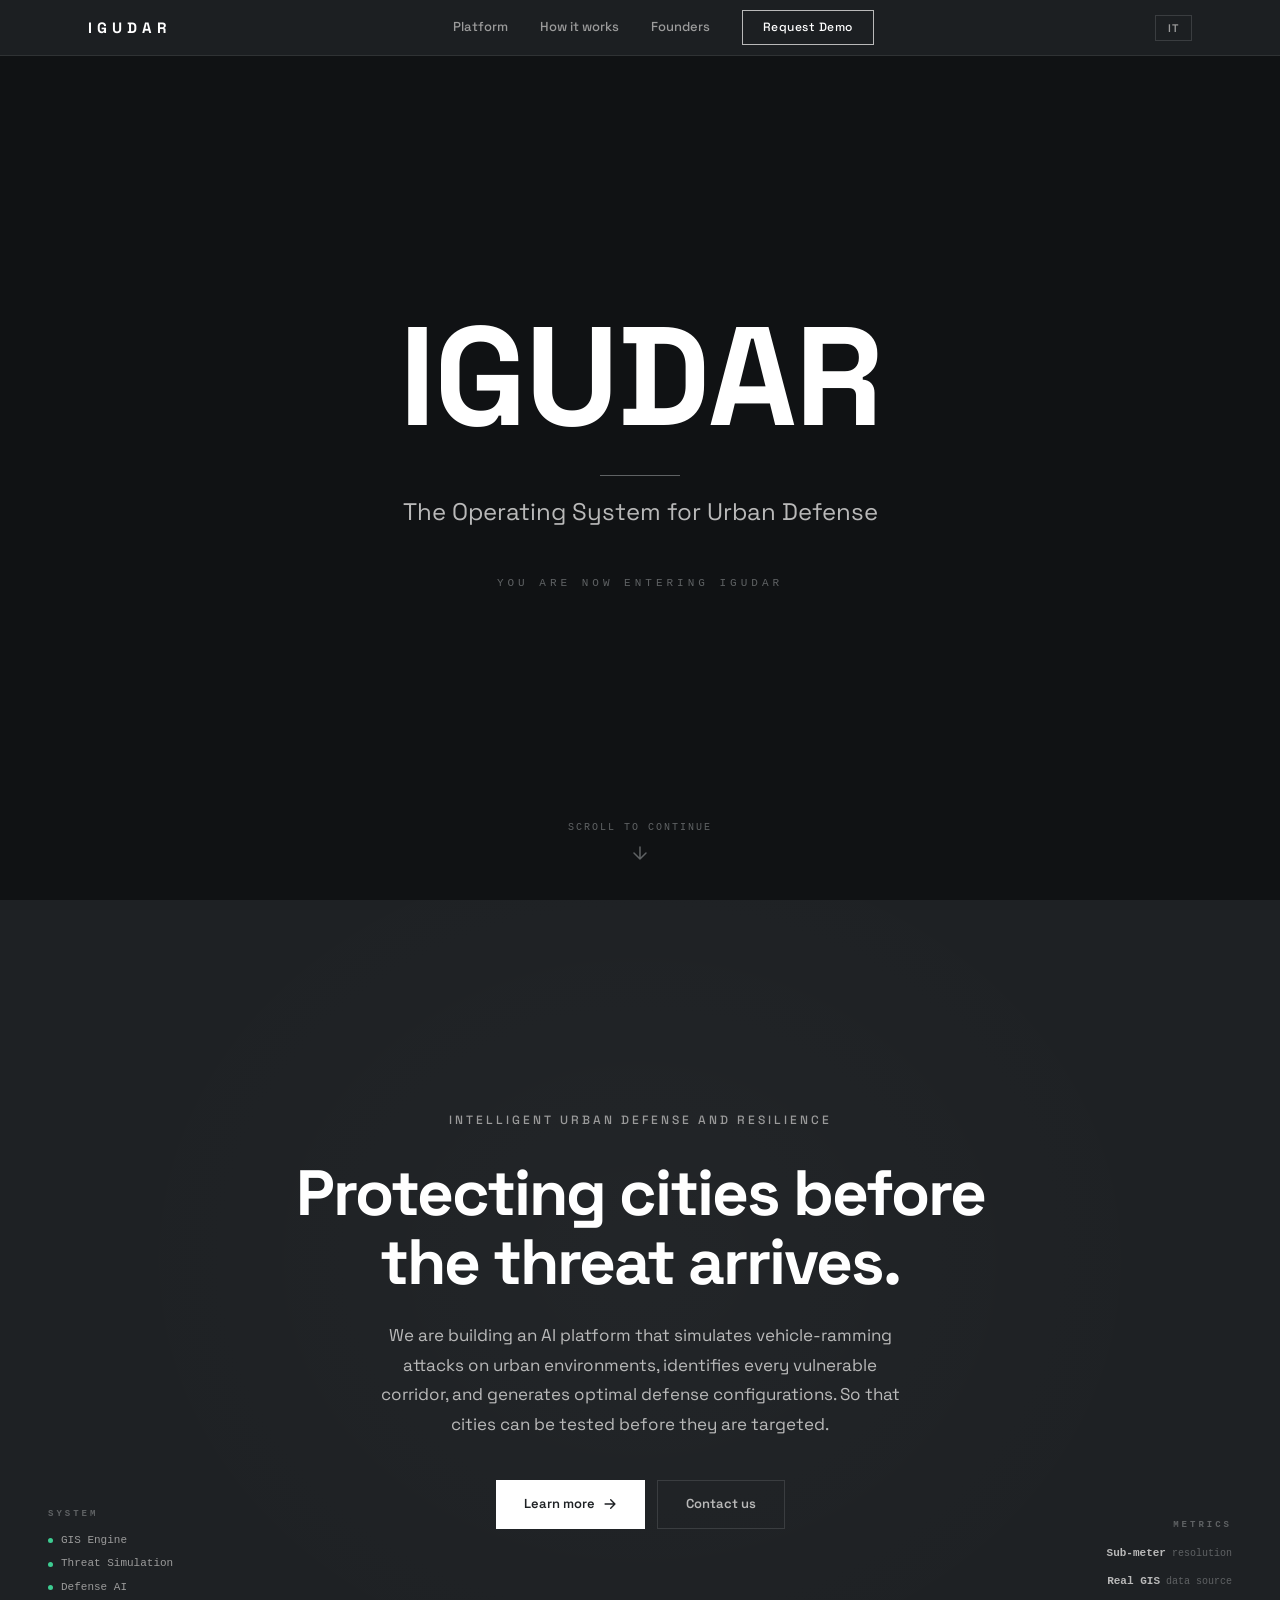
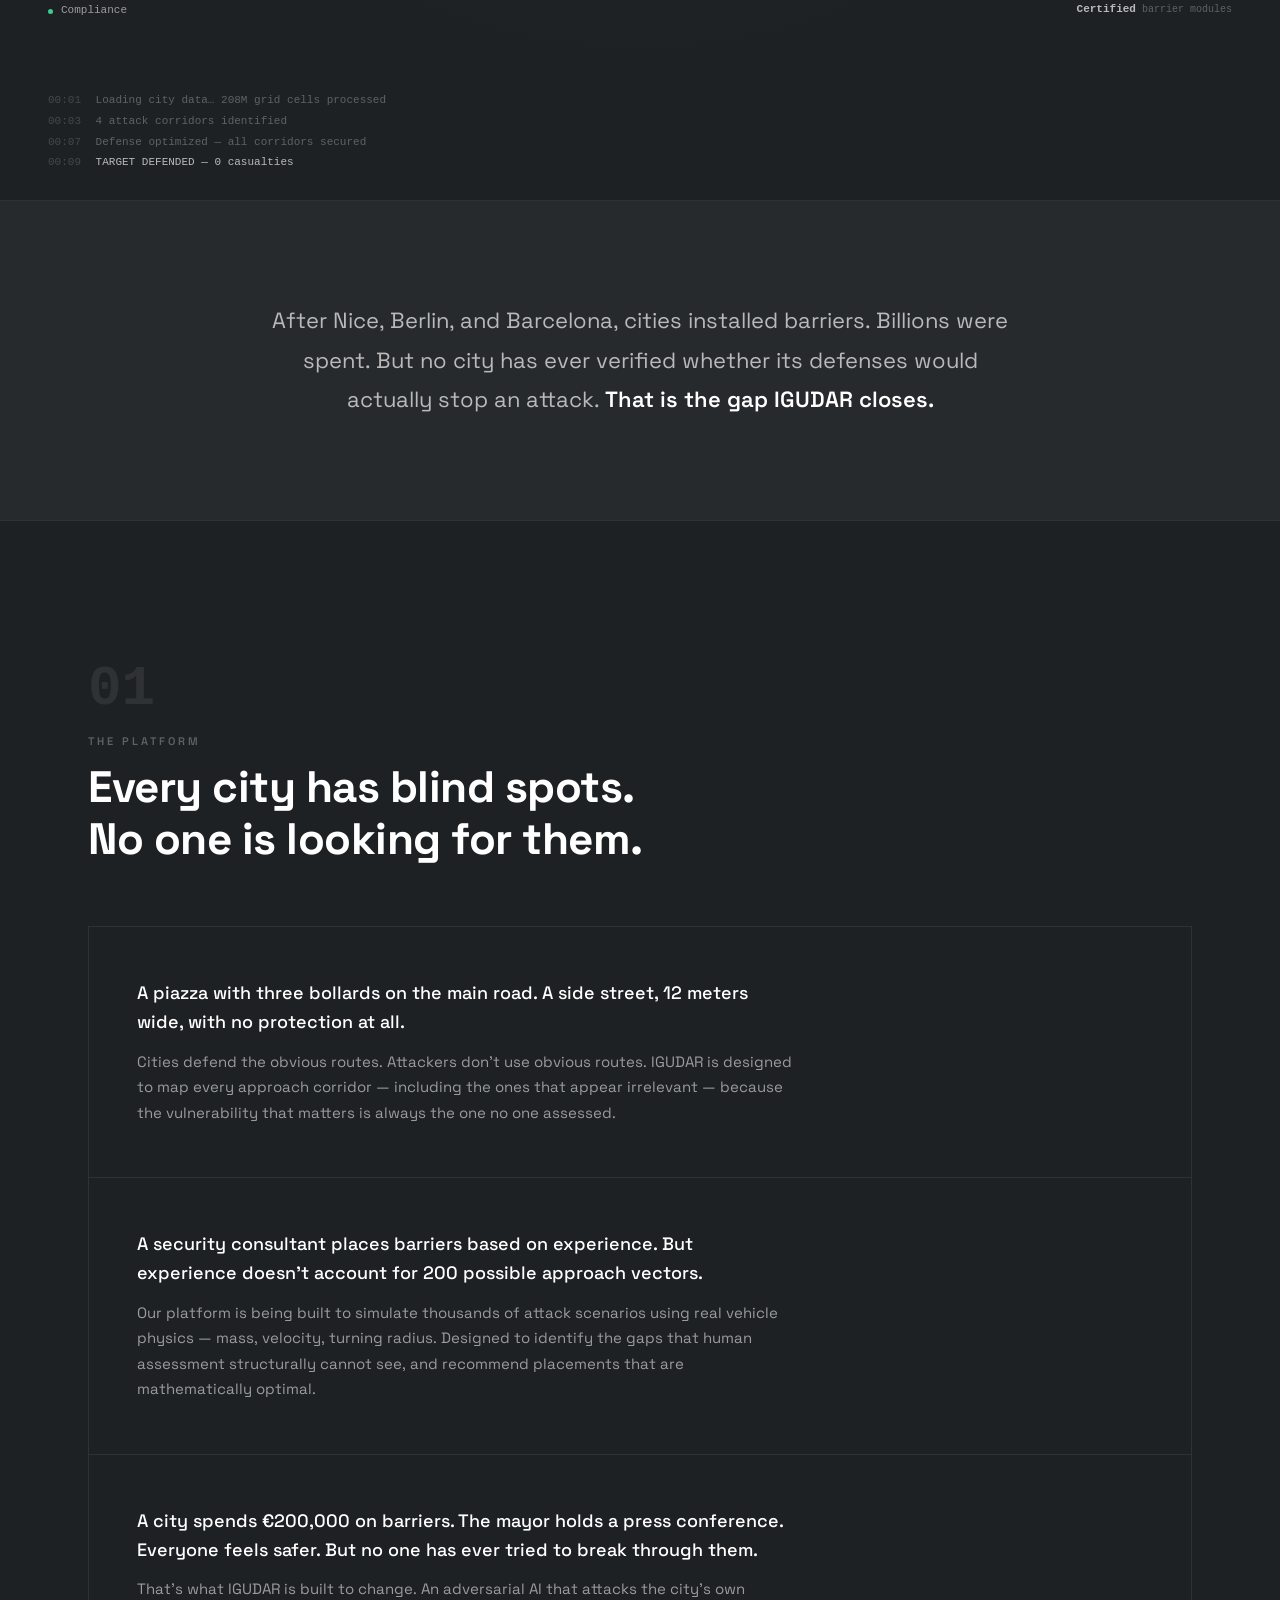
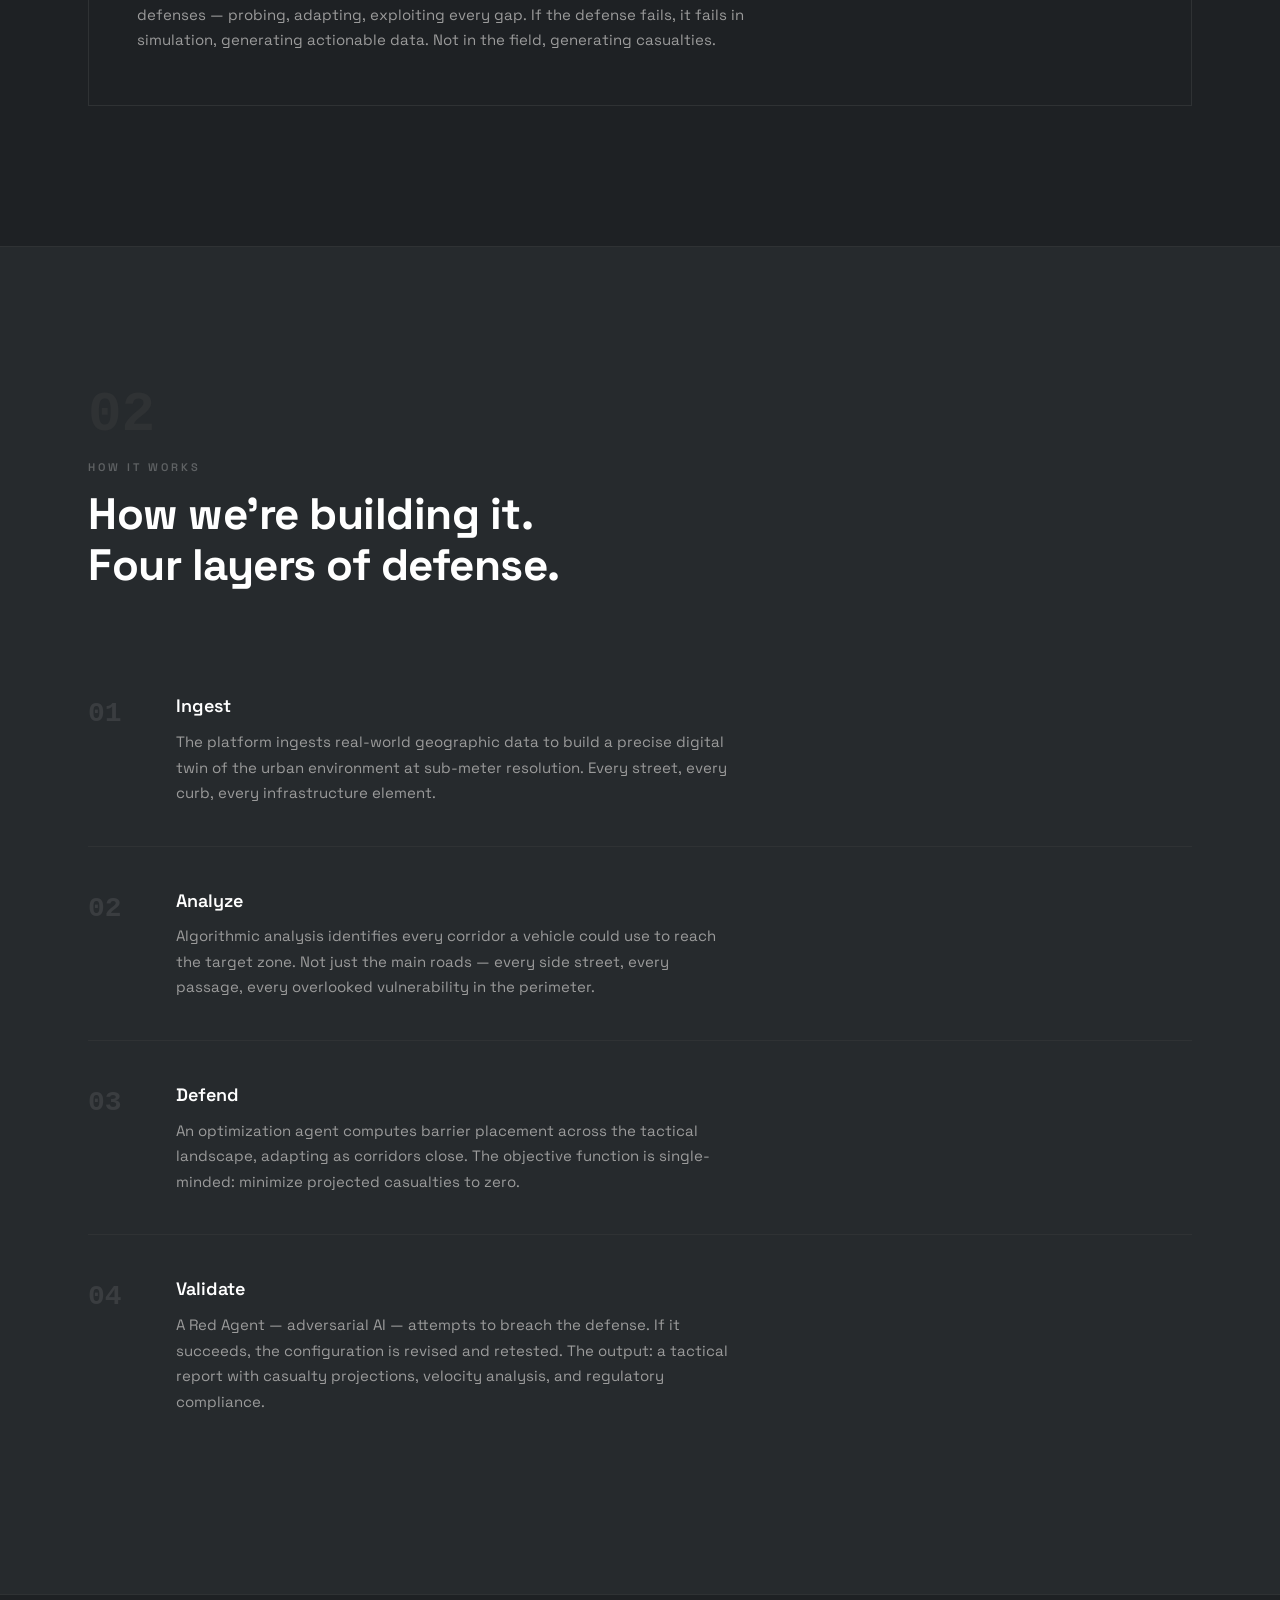
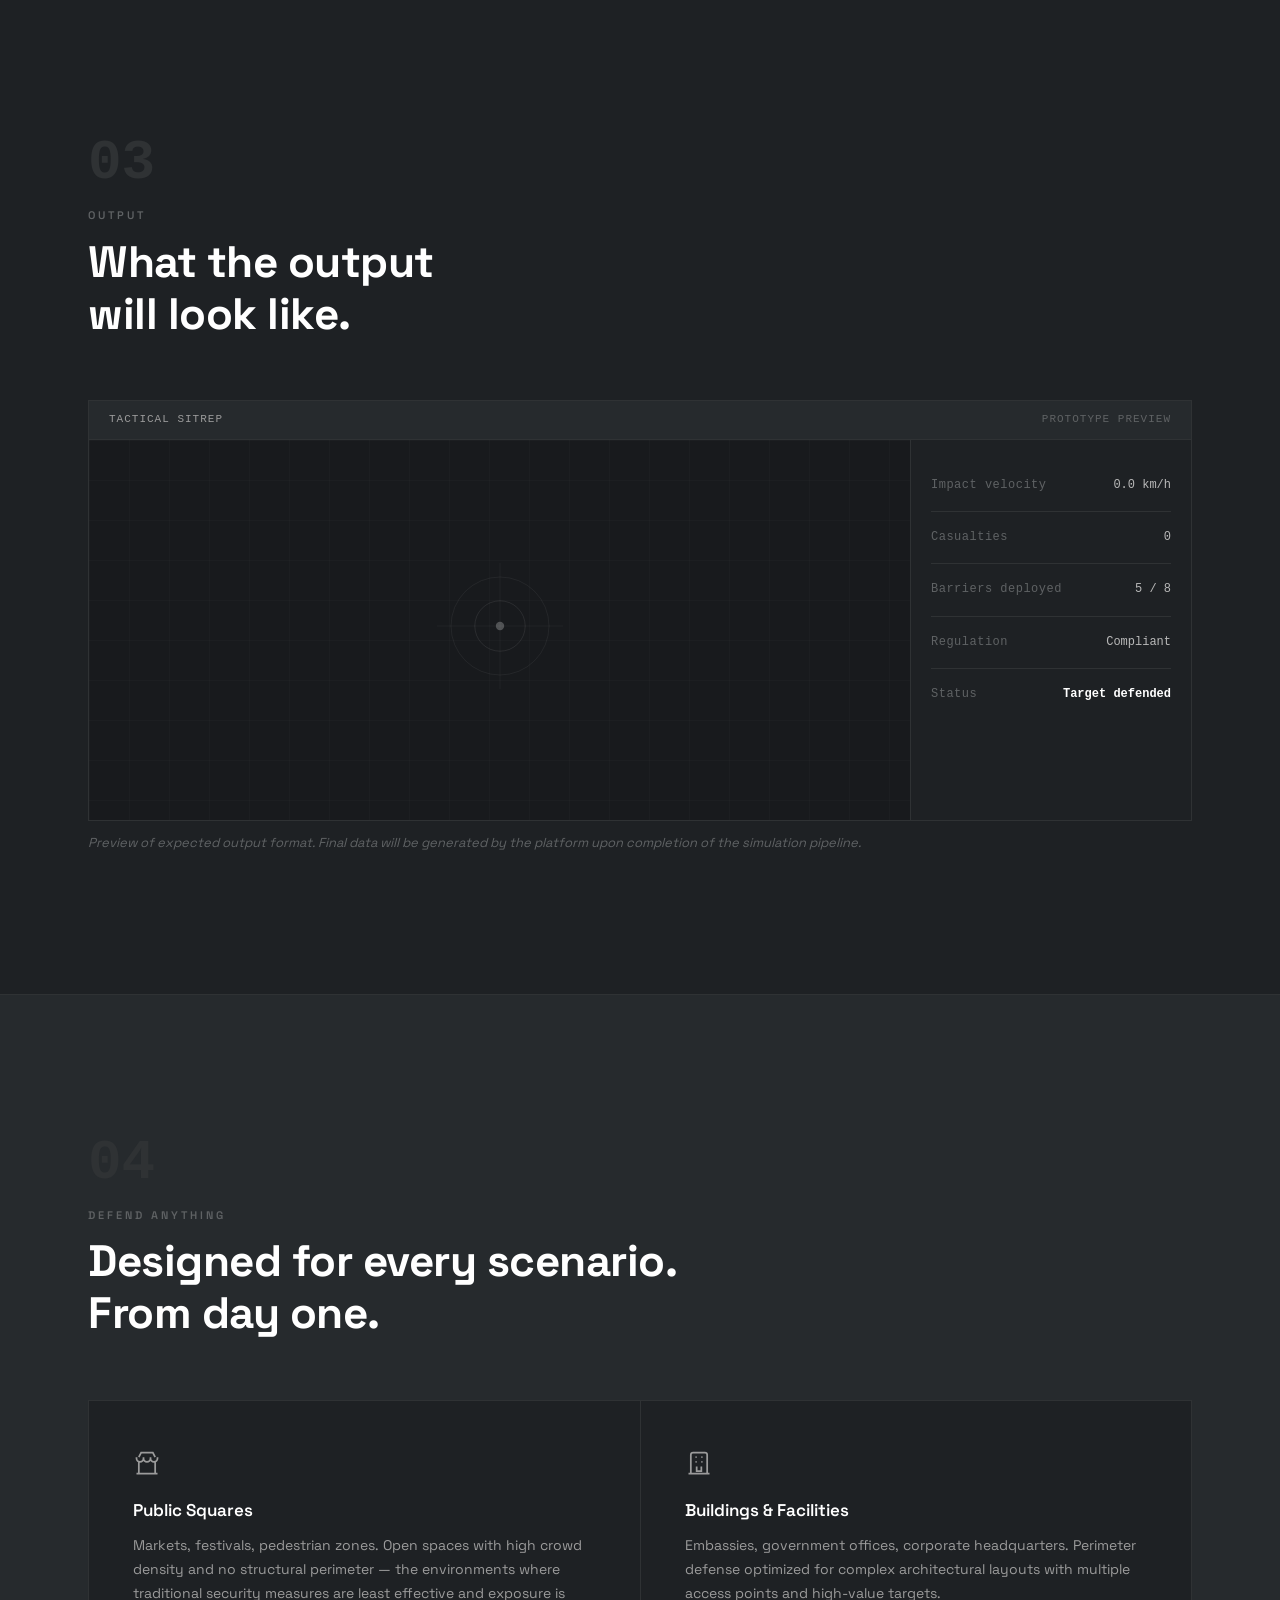
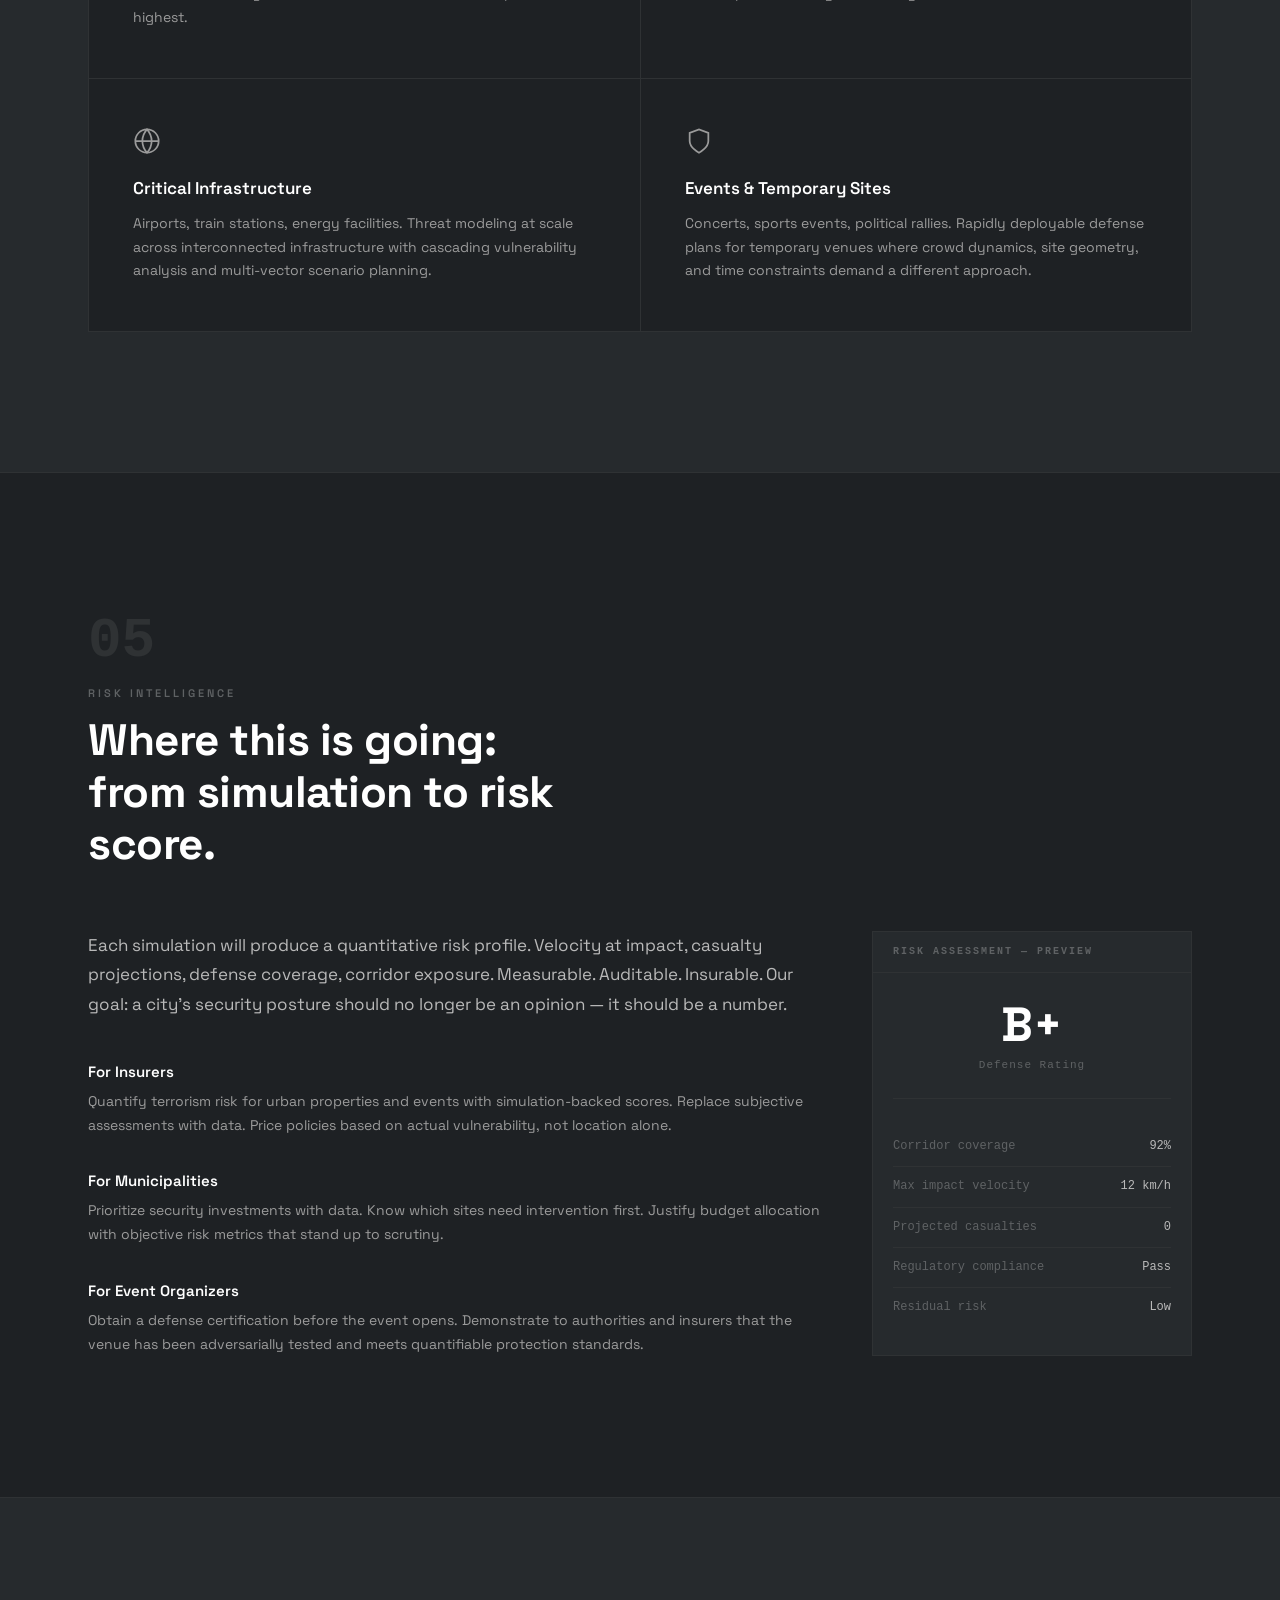
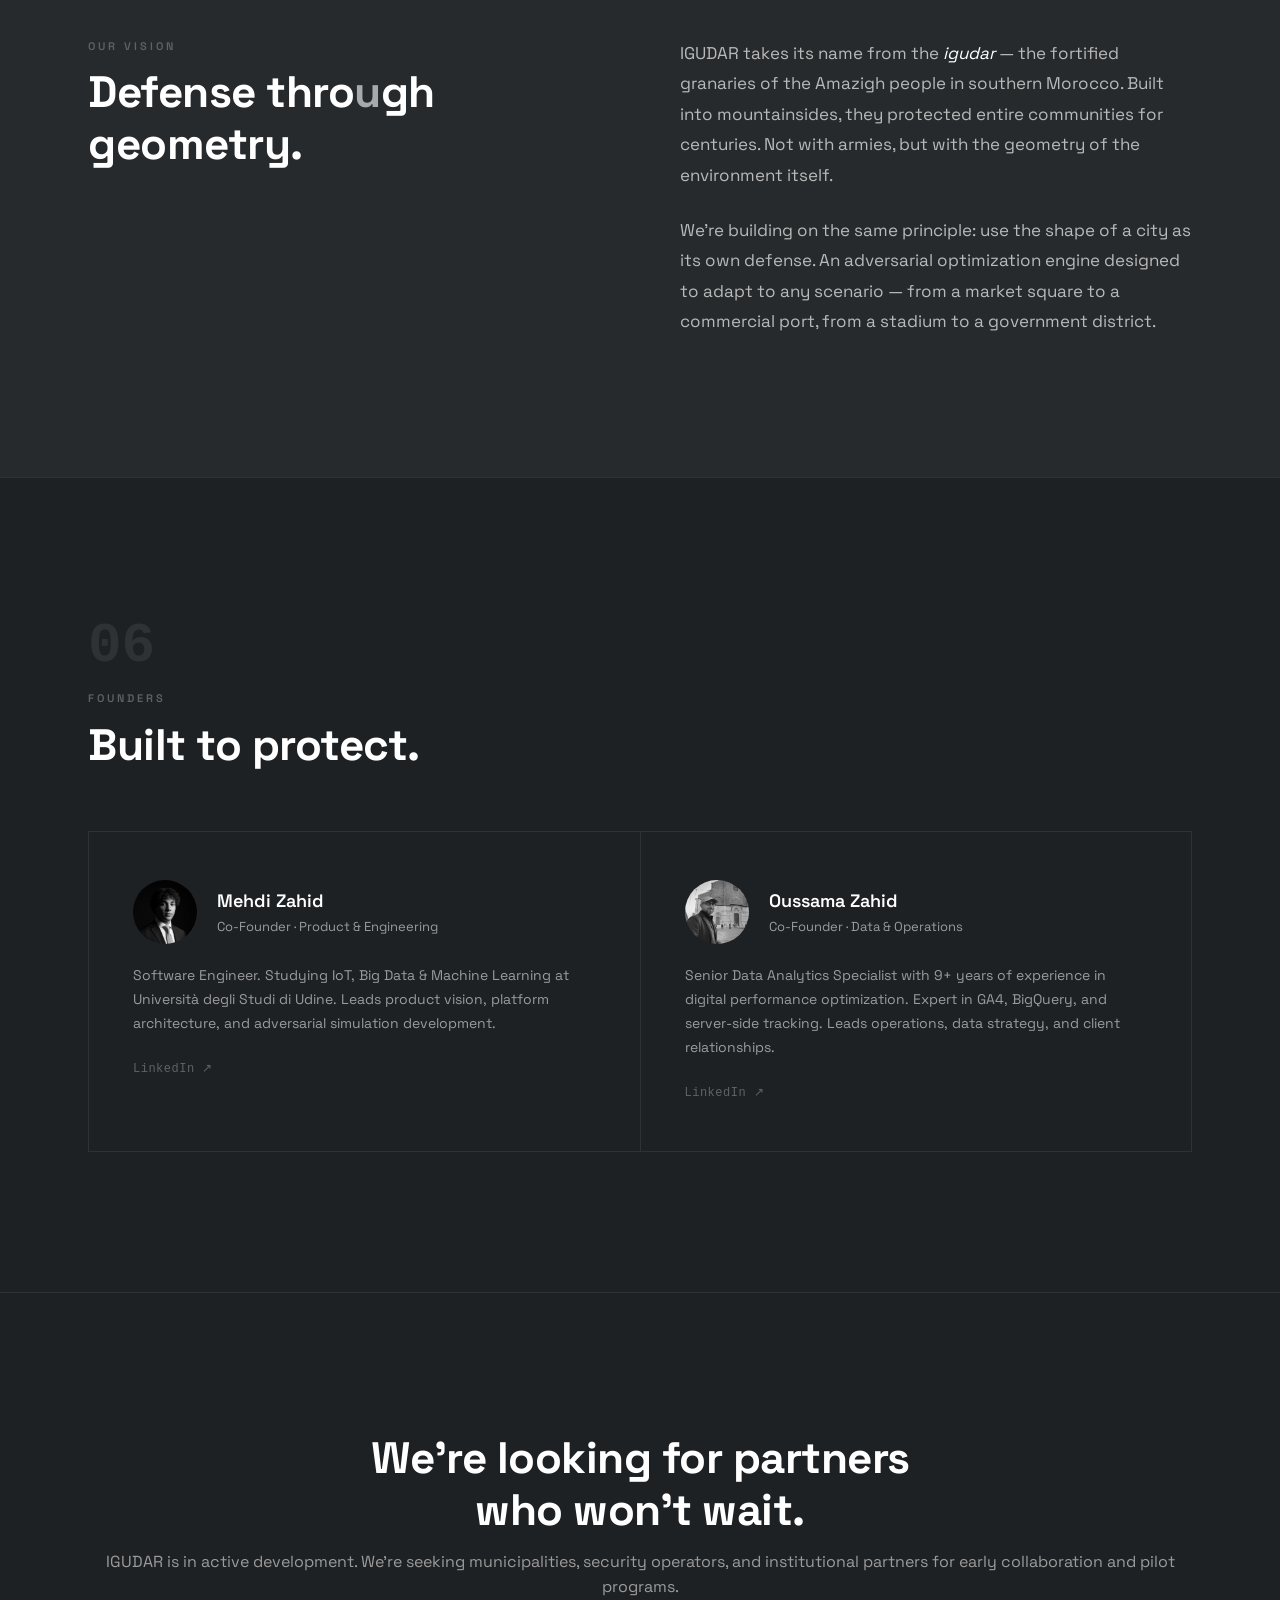
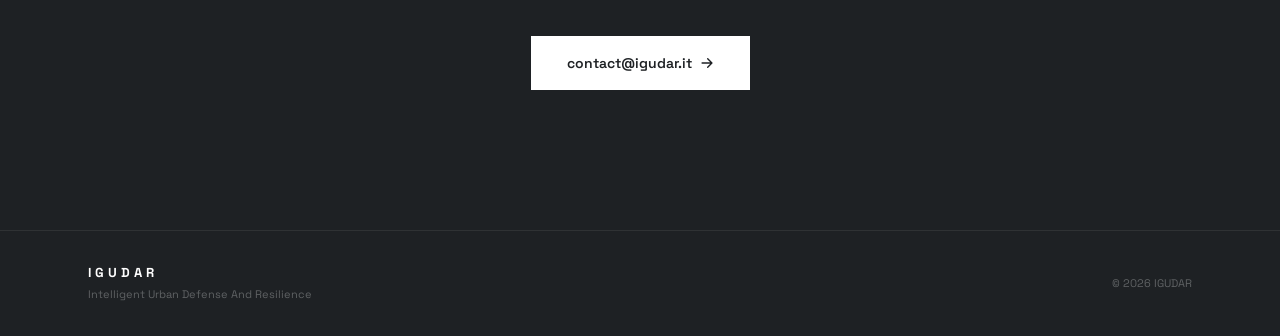
==== index.html @ aedee36e "fix: adattanto il linguaggio al pre-release" ====
<!DOCTYPE html>
<html lang="en">
<head>
    <meta charset="UTF-8">
    <meta name="viewport" content="width=device-width, initial-scale=1.0">
    <title>IGUDAR — Intelligent Urban Defense And Resilience</title>
    <link rel="preconnect" href="https://fonts.googleapis.com">
    <link rel="preconnect" href="https://fonts.gstatic.com" crossorigin>
    <link href="https://fonts.googleapis.com/css2?family=Space+Grotesk:wght@300;400;500;600;700&display=swap" rel="stylesheet">
    <link rel="stylesheet" href="style.css">
</head>
<body>

    <!-- INTRO — Gotham-style full-screen entry -->
    <section class="intro-section" id="introSection">
        <div class="intro-inner">
            <div class="intro-title" id="introTitle" aria-label="IGUDAR"></div>
            <div class="intro-divider" id="introDivider"></div>
            <p class="intro-subtitle" id="introSub" data-en="The Operating System for Urban Defense" data-it="Il Sistema Operativo per la Difesa Urbana">The Operating System for Urban Defense</p>
            <p class="intro-entering" id="introEntering" data-en="You are now entering IGUDAR" data-it="Stai per accedere a IGUDAR">You are now entering IGUDAR</p>
        </div>
        <div class="intro-scroll" id="introScroll">
            <span data-en="Scroll to continue" data-it="Scorri per continuare">Scroll to continue</span>
            <svg width="14" height="14" viewBox="0 0 14 14" fill="none"><path d="M7 1v12M1 7l6 6 6-6" stroke="currentColor" stroke-width="1.5" stroke-linecap="round" stroke-linejoin="round"/></svg>
        </div>
    </section>

    <!-- NAV -->
    <nav class="nav">
        <div class="nav-inner">
            <div class="nav-logo">
                <span class="logo-text">IGUDAR</span>
            </div>
            <div class="nav-links">
                <a href="#platform" data-en="Platform" data-it="Piattaforma">Platform</a>
                <a href="#how" data-en="How it works" data-it="Come funziona">How it works</a>
                <a href="#founders" data-en="Founders" data-it="Fondatori">Founders</a>
                <a href="#contact" class="nav-cta" data-en="Request Demo" data-it="Richiedi Demo">Request Demo</a>
            </div>
            <button class="lang-btn" id="langToggle">IT</button>
        </div>
    </nav>

    <!-- HERO -->
    <section class="hero">
        <div class="hero-bg"></div>
        <div class="hero-content">
            <p class="hero-eyebrow" data-en="Intelligent Urban Defense And Resilience" data-it="Intelligent Urban Defense And Resilience">Intelligent Urban Defense And Resilience</p>
            <h1 class="flicker-text" data-en="Protecting cities before<br>the threat arrives." data-it="Proteggere le citt&agrave; prima<br>che arrivi la minaccia.">Protecting cities before<br>the threat arrives.</h1>
            <p class="hero-sub" data-en="We are building an AI platform that simulates vehicle-ramming attacks on urban environments, identifies every vulnerable corridor, and generates optimal defense configurations. So that cities can be tested before they are targeted." data-it="Stiamo costruendo una piattaforma AI che simula attacchi con veicoli in ambienti urbani, identifica ogni corridoio vulnerabile e genera configurazioni difensive ottimali. Perch&eacute; le citt&agrave; possano essere testate prima di diventare un bersaglio.">We are building an AI platform that simulates vehicle-ramming attacks on urban environments, identifies every vulnerable corridor, and generates optimal defense configurations. So that cities can be tested before they are targeted.</p>
            <div class="hero-actions">
                <a href="#platform" class="btn-primary">
                    <span data-en="Learn more" data-it="Scopri di pi&ugrave;">Learn more</span>
                    <svg viewBox="0 0 20 20" fill="currentColor" width="14" height="14"><path d="M10.293 3.293a1 1 0 011.414 0l6 6a1 1 0 010 1.414l-6 6a1 1 0 01-1.414-1.414L14.586 11H3a1 1 0 110-2h11.586l-4.293-4.293a1 1 0 010-1.414z"/></svg>
                </a>
                <a href="#contact" class="btn-ghost" data-en="Contact us" data-it="Contattaci">Contact us</a>
            </div>
        </div>

        <!-- HUD -->
        <div class="hud">
            <div class="hud-left">
                <div class="hud-label">SYSTEM</div>
                <div class="hud-items">
                    <div class="hud-item"><span class="dot on"></span><span>GIS Engine</span></div>
                    <div class="hud-item"><span class="dot on"></span><span data-en="Threat Simulation" data-it="Simulazione Minacce">Threat Simulation</span></div>
                    <div class="hud-item"><span class="dot on"></span><span data-en="Defense AI" data-it="AI Difensiva">Defense AI</span></div>
                    <div class="hud-item"><span class="dot on"></span><span data-en="Compliance" data-it="Conformit&agrave;">Compliance</span></div>
                </div>
            </div>
            <div class="hud-right">
                <div class="hud-label" data-en="METRICS" data-it="METRICHE">METRICS</div>
                <div class="hud-items">
                    <div class="hud-stat"><span class="hud-val">Sub-meter</span><span class="hud-unit" data-en="resolution" data-it="risoluzione">resolution</span></div>
                    <div class="hud-stat"><span class="hud-val">Real GIS</span><span class="hud-unit" data-en="data source" data-it="fonte dati">data source</span></div>
                    <div class="hud-stat"><span class="hud-val" data-en="Certified" data-it="Certificate">Certified</span><span class="hud-unit" data-en="barrier modules" data-it="barriere modulari">barrier modules</span></div>
                </div>
            </div>
            <div class="hud-bottom">
                <div class="hud-feed">
                    <span class="feed-line" data-en="<span class='feed-ts'>00:01</span> Loading city data&hellip; 208M grid cells processed" data-it="<span class='feed-ts'>00:01</span> Caricamento dati citt&agrave;&hellip; 208M celle griglia elaborate"><span class="feed-ts">00:01</span> Loading city data&hellip; 208M grid cells processed</span>
                    <span class="feed-line" data-en="<span class='feed-ts'>00:03</span> 4 attack corridors identified" data-it="<span class='feed-ts'>00:03</span> 4 corridoi d'attacco identificati"><span class="feed-ts">00:03</span> 4 attack corridors identified</span>
                    <span class="feed-line" data-en="<span class='feed-ts'>00:07</span> Defense optimized &mdash; all corridors secured" data-it="<span class='feed-ts'>00:07</span> Difesa ottimizzata &mdash; tutti i corridoi protetti"><span class="feed-ts">00:07</span> Defense optimized &mdash; all corridors secured</span>
                    <span class="feed-line feed-ok" data-en="<span class='feed-ts'>00:09</span> TARGET DEFENDED &mdash; 0 casualties" data-it="<span class='feed-ts'>00:09</span> OBIETTIVO DIFESO &mdash; 0 vittime"><span class="feed-ts">00:09</span> TARGET DEFENDED &mdash; 0 casualties</span>
                </div>
            </div>
        </div>
    </section>

    <!-- STATEMENT -->
    <section class="statement">
        <div class="container">
            <p class="reveal" data-en="After Nice, Berlin, and Barcelona, cities installed barriers. Billions were spent. But no city has ever verified whether its defenses would actually stop an attack. <strong>That is the gap IGUDAR closes.</strong>" data-it="Dopo Nizza, Berlino e Barcellona, le citt&agrave; hanno installato barriere. Miliardi spesi. Ma nessuna citt&agrave; ha mai verificato se le proprie difese fermerebbero davvero un attacco. <strong>&Egrave; il vuoto che IGUDAR colma.</strong>">After Nice, Berlin, and Barcelona, cities installed barriers. Billions were spent. But no city has ever verified whether its defenses would actually stop an attack. <strong>That is the gap IGUDAR closes.</strong></p>
        </div>
    </section>

    <!-- PLATFORM -->
    <section class="section" id="platform">
        <div class="container">
            <div class="section-num reveal">01</div>
            <p class="section-tag reveal" data-en="THE PLATFORM" data-it="LA PIATTAFORMA">THE PLATFORM</p>
            <h2 class="reveal" data-en="Every city has blind spots.<br>No one is looking for them." data-it="Ogni citt&agrave; ha punti ciechi.<br>Nessuno li sta cercando.">Every city has blind spots.<br>No one is looking for them.</h2>

            <div class="stories reveal">
                <div class="story">
                    <div class="story-content">
                        <h3 data-en="A piazza with three bollards on the main road. A side street, 12 meters wide, with no protection at all." data-it="Una piazza con tre dissuasori sulla strada principale. Una traversa, larga 12 metri, senza alcuna protezione.">A piazza with three bollards on the main road. A side street, 12 meters wide, with no protection at all.</h3>
                        <p data-en="Cities defend the obvious routes. Attackers don't use obvious routes. IGUDAR is designed to map every approach corridor &mdash; including the ones that appear irrelevant &mdash; because the vulnerability that matters is always the one no one assessed." data-it="Le citt&agrave; difendono i percorsi ovvi. Gli attaccanti non usano percorsi ovvi. IGUDAR &egrave; progettato per mappare ogni corridoio di approccio &mdash; inclusi quelli che appaiono irrilevanti &mdash; perch&eacute; la vulnerabilit&agrave; che conta &egrave; sempre quella che nessuno ha valutato.">Cities defend the obvious routes. Attackers don't use obvious routes. IGUDAR is designed to map every approach corridor &mdash; including the ones that appear irrelevant &mdash; because the vulnerability that matters is always the one no one assessed.</p>
                    </div>
                </div>
                <div class="story">
                    <div class="story-content">
                        <h3 data-en="A security consultant places barriers based on experience. But experience doesn't account for 200 possible approach vectors." data-it="Un consulente di sicurezza piazza le barriere in base all'esperienza. Ma l'esperienza non tiene conto di 200 possibili vettori di approccio.">A security consultant places barriers based on experience. But experience doesn't account for 200 possible approach vectors.</h3>
                        <p data-en="Our platform is being built to simulate thousands of attack scenarios using real vehicle physics &mdash; mass, velocity, turning radius. Designed to identify the gaps that human assessment structurally cannot see, and recommend placements that are mathematically optimal." data-it="La nostra piattaforma &egrave; in fase di sviluppo per simulare migliaia di scenari d'attacco con fisica veicolare reale &mdash; massa, velocit&agrave;, raggio di sterzata. Progettata per identificare le falle che la valutazione umana strutturalmente non pu&ograve; vedere e raccomandare piazzamenti matematicamente ottimali.">Our platform is being built to simulate thousands of attack scenarios using real vehicle physics &mdash; mass, velocity, turning radius. Designed to identify the gaps that human assessment structurally cannot see, and recommend placements that are mathematically optimal.</p>
                    </div>
                </div>
                <div class="story">
                    <div class="story-content">
                        <h3 data-en="&euro;200,000 spent on barriers. A press conference. A sense of safety. But the defenses have never been tested against a determined attacker." data-it="200.000&euro; spesi in barriere. Una conferenza stampa. Un senso di sicurezza. Ma le difese non sono mai state testate contro un attaccante determinato.">A city spends &euro;200,000 on barriers. The mayor holds a press conference. Everyone feels safer. But no one has ever tried to break through them.</h3>
                        <p data-en="That's what IGUDAR is built to change. An adversarial AI that attacks the city's own defenses &mdash; probing, adapting, exploiting every gap. If the defense fails, it fails in simulation, generating actionable data. Not in the field, generating casualties." data-it="&Egrave; ci&ograve; che IGUDAR &egrave; costruito per cambiare. Un'AI avversaria che attacca le difese della citt&agrave; stessa &mdash; sondando, adattandosi, sfruttando ogni falla. Se la difesa fallisce, fallisce nella simulazione, generando dati azionabili. Non sul campo, generando vittime.">That's what IGUDAR is built to change. An adversarial AI that attacks the city's own defenses &mdash; probing, adapting, exploiting every gap. If the defense fails, it fails in simulation, generating actionable data. Not in the field, generating casualties.</p>
                    </div>
                </div>
            </div>
        </div>
    </section>

    <!-- HOW IT WORKS -->
    <section class="section section-alt" id="how">
        <div class="container">
            <div class="section-num reveal">02</div>
            <p class="section-tag reveal" data-en="HOW IT WORKS" data-it="COME FUNZIONA">HOW IT WORKS</p>
            <h2 class="reveal" data-en="How we're building it.<br>Four layers of defense." data-it="Come lo stiamo costruendo.<br>Quattro livelli di difesa.">How we're building it.<br>Four layers of defense.</h2>

            <div class="steps">
                <div class="step reveal">
                    <div class="step-num">01</div>
                    <div class="step-body">
                        <h3 data-en="Ingest" data-it="Acquisizione">Ingest</h3>
                        <p data-en="The platform ingests real-world geographic data to build a precise digital twin of the urban environment at sub-meter resolution. Every street, every curb, every infrastructure element." data-it="La piattaforma acquisisce dati geografici reali per costruire un gemello digitale preciso dell'ambiente urbano a risoluzione sub-metrica. Ogni strada, ogni marciapiede, ogni elemento infrastrutturale.">The platform ingests real-world geographic data to build a precise digital twin of the urban environment at sub-meter resolution. Every street, every curb, every infrastructure element.</p>
                    </div>
                </div>
                <div class="step reveal reveal-delay-1">
                    <div class="step-num">02</div>
                    <div class="step-body">
                        <h3 data-en="Analyze" data-it="Analisi">Analyze</h3>
                        <p data-en="Algorithmic analysis identifies every corridor a vehicle could use to reach the target zone. Not just the main roads &mdash; every side street, every passage, every overlooked vulnerability in the perimeter." data-it="L'analisi algoritmica identifica ogni corridoio che un veicolo potrebbe usare per raggiungere la zona bersaglio. Non solo le strade principali &mdash; ogni traversa, ogni passaggio, ogni vulnerabilit&agrave; trascurata nel perimetro.">Algorithmic analysis identifies every corridor a vehicle could use to reach the target zone. Not just the main roads &mdash; every side street, every passage, every overlooked vulnerability in the perimeter.</p>
                    </div>
                </div>
                <div class="step reveal reveal-delay-2">
                    <div class="step-num">03</div>
                    <div class="step-body">
                        <h3 data-en="Defend" data-it="Difesa">Defend</h3>
                        <p data-en="An optimization agent computes barrier placement across the tactical landscape, adapting as corridors close. The objective function is single-minded: minimize projected casualties to zero." data-it="Un agente di ottimizzazione calcola il posizionamento delle barriere nel panorama tattico, adattandosi man mano che i corridoi si chiudono. La funzione obiettivo &egrave; una sola: ridurre le vittime stimate a zero.">An optimization agent computes barrier placement across the tactical landscape, adapting as corridors close. The objective function is single-minded: minimize projected casualties to zero.</p>
                    </div>
                </div>
                <div class="step reveal reveal-delay-3">
                    <div class="step-num">04</div>
                    <div class="step-body">
                        <h3 data-en="Validate" data-it="Validazione">Validate</h3>
                        <p data-en="A Red Agent &mdash; adversarial AI &mdash; attempts to breach the defense. If it succeeds, the configuration is revised and retested. The output: a tactical report with casualty projections, velocity analysis, and regulatory compliance." data-it="Un Red Agent &mdash; AI avversaria &mdash; tenta di violare la difesa. Se ci riesce, la configurazione viene rivista e ritestata. Il risultato: un report tattico con proiezioni vittime, analisi di velocit&agrave; e conformit&agrave; normativa.">A Red Agent &mdash; adversarial AI &mdash; attempts to breach the defense. If it succeeds, the configuration is revised and retested. The output: a tactical report with casualty projections, velocity analysis, and regulatory compliance.</p>
                    </div>
                </div>
            </div>
        </div>
    </section>

    <!-- SITREP -->
    <section class="section">
        <div class="container">
            <div class="section-num reveal">03</div>
            <p class="section-tag reveal">OUTPUT</p>
            <h2 class="reveal" data-en="What the output<br>will look like." data-it="Come sar&agrave;<br>il risultato.">What the output<br>will look like.</h2>

            <div class="sitrep reveal">
                <div class="sitrep-bar">
                    <span>TACTICAL SITREP</span>
                    <span class="sitrep-status" data-en="PROTOTYPE PREVIEW" data-it="ANTEPRIMA PROTOTIPO">PROTOTYPE PREVIEW</span>
                </div>
                <div class="sitrep-body">
                    <div class="sitrep-map">
                        <div class="sitrep-target">
                            <svg viewBox="0 0 100 100">
                                <circle cx="50" cy="50" r="35" stroke="rgba(255,255,255,0.1)" fill="none" stroke-width="0.5"/>
                                <circle cx="50" cy="50" r="18" stroke="rgba(255,255,255,0.15)" fill="none" stroke-width="0.5"/>
                                <line x1="50" y1="5" x2="50" y2="95" stroke="rgba(255,255,255,0.08)" stroke-width="0.5"/>
                                <line x1="5" y1="50" x2="95" y2="50" stroke="rgba(255,255,255,0.08)" stroke-width="0.5"/>
                                <circle cx="50" cy="50" r="3" fill="rgba(255,255,255,0.3)"/>
                            </svg>
                        </div>
                    </div>
                    <div class="sitrep-data">
                        <div class="sitrep-row"><span class="sr-label" data-en="Impact velocity" data-it="Velocit&agrave; impatto">Impact velocity</span><span class="sr-val">0.0 km/h</span></div>
                        <div class="sitrep-row"><span class="sr-label" data-en="Casualties" data-it="Vittime">Casualties</span><span class="sr-val">0</span></div>
                        <div class="sitrep-row"><span class="sr-label" data-en="Barriers deployed" data-it="Barriere piazzate">Barriers deployed</span><span class="sr-val">5 / 8</span></div>
                        <div class="sitrep-row"><span class="sr-label" data-en="Regulation" data-it="Normativa">Regulation</span><span class="sr-val" data-en="Compliant" data-it="Conforme">Compliant</span></div>
                        <div class="sitrep-row sitrep-verdict"><span class="sr-label">Status</span><span class="sr-val" data-en="Target defended" data-it="Obiettivo difeso">Target defended</span></div>
                    </div>
                </div>
            </div>
            <p class="sitrep-note" data-en="Preview of expected output format. Final data will be generated by the platform upon completion of the simulation pipeline." data-it="Anteprima del formato di output previsto. I dati finali saranno generati dalla piattaforma al completamento della pipeline di simulazione.">Preview of expected output format. Final data will be generated by the platform upon completion of the simulation pipeline.</p>
        </div>
    </section>

    <!-- DEFEND ANYTHING -->
    <section class="section section-alt" id="defend">
        <div class="container">
            <div class="section-num reveal">04</div>
            <p class="section-tag reveal" data-en="DEFEND ANYTHING" data-it="DIFENDI QUALSIASI COSA">DEFEND ANYTHING</p>
            <h2 class="reveal" data-en="Designed for every scenario.<br>From day one." data-it="Progettato per ogni scenario.<br>Dal primo giorno.">Designed for every scenario.<br>From day one.</h2>

            <div class="models-grid">
                <div class="model-card reveal reveal-delay-1">
                    <div class="model-icon">
                        <svg viewBox="0 0 24 24" fill="none" stroke="currentColor" stroke-width="1.5"><path d="M3 21h18M3 7v1a3 3 0 006 0V7m0 1a3 3 0 006 0V7m0 1a3 3 0 006 0V7M5 21V10.7M19 21V10.7"/><path d="M5 7l2-4h10l2 4"/></svg>
                    </div>
                    <h3 data-en="Public Squares" data-it="Piazze Pubbliche">Public Squares</h3>
                    <p data-en="Markets, festivals, pedestrian zones. Open spaces with high crowd density and no structural perimeter &mdash; the environments where traditional security measures are least effective and exposure is highest." data-it="Mercati, festival, zone pedonali. Spazi aperti ad alta densit&agrave; di folla e senza perimetro strutturale &mdash; gli ambienti dove le misure di sicurezza tradizionali sono meno efficaci e l'esposizione &egrave; massima.">Markets, festivals, pedestrian zones. Open spaces with high crowd density and no structural perimeter &mdash; the environments where traditional security measures are least effective and exposure is highest.</p>
                </div>
                <div class="model-card reveal reveal-delay-2">
                    <div class="model-icon">
                        <svg viewBox="0 0 24 24" fill="none" stroke="currentColor" stroke-width="1.5"><path d="M19 21V5a2 2 0 00-2-2H7a2 2 0 00-2 2v16m14 0H5m14 0h2m-16 0H3"/><path d="M9 7h1m-1 4h1m4-4h1m-1 4h1m-5 4v4h4v-4"/></svg>
                    </div>
                    <h3 data-en="Buildings &amp; Facilities" data-it="Edifici e Strutture">Buildings &amp; Facilities</h3>
                    <p data-en="Embassies, government offices, corporate headquarters. Perimeter defense optimized for complex architectural layouts with multiple access points and high-value targets." data-it="Ambasciate, uffici governativi, sedi aziendali. Difesa perimetrale ottimizzata per layout architettonici complessi con punti di accesso multipli e obiettivi ad alto valore.">Embassies, government offices, corporate headquarters. Perimeter defense optimized for complex architectural layouts with multiple access points and high-value targets.</p>
                </div>
                <div class="model-card reveal reveal-delay-3">
                    <div class="model-icon">
                        <svg viewBox="0 0 24 24" fill="none" stroke="currentColor" stroke-width="1.5"><circle cx="12" cy="12" r="10"/><path d="M2 12h20M12 2a15.3 15.3 0 014 10 15.3 15.3 0 01-4 10 15.3 15.3 0 01-4-10 15.3 15.3 0 014-10z"/></svg>
                    </div>
                    <h3 data-en="Critical Infrastructure" data-it="Infrastrutture Critiche">Critical Infrastructure</h3>
                    <p data-en="Airports, train stations, energy facilities. Threat modeling at scale across interconnected infrastructure with cascading vulnerability analysis and multi-vector scenario planning." data-it="Aeroporti, stazioni, impianti energetici. Modellazione delle minacce su larga scala attraverso infrastrutture interconnesse con analisi di vulnerabilit&agrave; a cascata e pianificazione multi-vettore.">Airports, train stations, energy facilities. Threat modeling at scale across interconnected infrastructure with cascading vulnerability analysis and multi-vector scenario planning.</p>
                </div>
                <div class="model-card reveal reveal-delay-4">
                    <div class="model-icon">
                        <svg viewBox="0 0 24 24" fill="none" stroke="currentColor" stroke-width="1.5"><path d="M12 22s8-4 8-10V5l-8-3-8 3v7c0 6 8 10 8 10z"/></svg>
                    </div>
                    <h3 data-en="Events &amp; Temporary Sites" data-it="Eventi e Siti Temporanei">Events &amp; Temporary Sites</h3>
                    <p data-en="Concerts, sports events, political rallies. Rapidly deployable defense plans for temporary venues where crowd dynamics, site geometry, and time constraints demand a different approach." data-it="Concerti, eventi sportivi, comizi. Piani difensivi rapidamente implementabili per sedi temporanee dove dinamiche di folla, geometria del sito e vincoli temporali richiedono un approccio diverso.">Concerts, sports events, political rallies. Rapidly deployable defense plans for temporary venues where crowd dynamics, site geometry, and time constraints demand a different approach.</p>
                </div>
            </div>
        </div>
    </section>

    <!-- RISK SCORE -->
    <section class="section" id="risk">
        <div class="container">
            <div class="section-num reveal">05</div>
            <p class="section-tag reveal" data-en="RISK INTELLIGENCE" data-it="INTELLIGENCE DEL RISCHIO">RISK INTELLIGENCE</p>
            <h2 class="reveal" data-en="Where this is going:<br>from simulation to risk score." data-it="Dove stiamo andando:<br>dalla simulazione al punteggio di rischio.">Where this is going:<br>from simulation to risk score.</h2>

            <div class="risk-layout reveal">
                <div class="risk-text">
                    <p data-en="Each simulation will produce a quantitative risk profile. Velocity at impact, casualty projections, defense coverage, corridor exposure. Measurable. Auditable. Insurable. Our goal: a city's security posture should no longer be an opinion &mdash; it should be a number." data-it="Ogni simulazione produrr&agrave; un profilo di rischio quantitativo. Velocit&agrave; all'impatto, proiezioni vittime, copertura difensiva, esposizione corridoi. Misurabile. Verificabile. Assicurabile. Il nostro obiettivo: la postura di sicurezza di una citt&agrave; non dovrebbe pi&ugrave; essere un'opinione &mdash; dovrebbe essere un numero.">Each simulation will produce a quantitative risk profile. Velocity at impact, casualty projections, defense coverage, corridor exposure. Measurable. Auditable. Insurable. Our goal: a city's security posture should no longer be an opinion &mdash; it should be a number.</p>
                    <div class="risk-usecases">
                        <div class="risk-use">
                            <h4 data-en="For Insurers" data-it="Per le Assicurazioni">For Insurers</h4>
                            <p data-en="Quantify terrorism risk for urban properties and events with simulation-backed scores. Replace subjective assessments with data. Price policies based on actual vulnerability, not location alone." data-it="Quantifica il rischio terrorismo per propriet&agrave; urbane ed eventi con punteggi basati su simulazione. Sostituisci le valutazioni soggettive con i dati. Prezza le polizze sulla vulnerabilit&agrave; reale, non solo sulla posizione.">Quantify terrorism risk for urban properties and events with simulation-backed scores. Replace subjective assessments with data. Price policies based on actual vulnerability, not location alone.</p>
                        </div>
                        <div class="risk-use">
                            <h4 data-en="For Municipalities" data-it="Per i Comuni">For Municipalities</h4>
                            <p data-en="Prioritize security investments with data. Know which sites need intervention first. Justify budget allocation with objective risk metrics that stand up to scrutiny." data-it="Dai priorit&agrave; agli investimenti di sicurezza con i dati. Sappi quali siti necessitano di intervento per primi. Giustifica l'allocazione del budget con metriche di rischio oggettive che reggono alla verifica.">Prioritize security investments with data. Know which sites need intervention first. Justify budget allocation with objective risk metrics that stand up to scrutiny.</p>
                        </div>
                        <div class="risk-use">
                            <h4 data-en="For Event Organizers" data-it="Per gli Organizzatori di Eventi">For Event Organizers</h4>
                            <p data-en="Obtain a defense certification before the event opens. Demonstrate to authorities and insurers that the venue has been adversarially tested and meets quantifiable protection standards." data-it="Ottieni una certificazione difensiva prima dell'apertura dell'evento. Dimostra alle autorit&agrave; e alle assicurazioni che il sito &egrave; stato testato in modo avversariale e rispetta standard di protezione quantificabili.">Obtain a defense certification before the event opens. Demonstrate to authorities and insurers that the venue has been adversarially tested and meets quantifiable protection standards.</p>
                        </div>
                    </div>
                </div>
                <div class="risk-score-card">
                    <div class="rsc-header" data-en="RISK ASSESSMENT &mdash; PREVIEW" data-it="VALUTAZIONE RISCHIO &mdash; ANTEPRIMA">RISK ASSESSMENT &mdash; PREVIEW</div>
                    <div class="rsc-body">
                        <div class="rsc-score">
                            <div class="rsc-number">B+</div>
                            <div class="rsc-label" data-en="Defense Rating" data-it="Rating Difensivo">Defense Rating</div>
                        </div>
                        <div class="rsc-rows">
                            <div class="rsc-row">
                                <span data-en="Corridor coverage" data-it="Copertura corridoi">Corridor coverage</span>
                                <span>92%</span>
                            </div>
                            <div class="rsc-row">
                                <span data-en="Max impact velocity" data-it="Velocit&agrave; impatto max">Max impact velocity</span>
                                <span>12 km/h</span>
                            </div>
                            <div class="rsc-row">
                                <span data-en="Projected casualties" data-it="Vittime proiettate">Projected casualties</span>
                                <span>0</span>
                            </div>
                            <div class="rsc-row">
                                <span data-en="Regulatory compliance" data-it="Conformit&agrave; normativa">Regulatory compliance</span>
                                <span data-en="Pass" data-it="Conforme">Pass</span>
                            </div>
                            <div class="rsc-row">
                                <span data-en="Residual risk" data-it="Rischio residuo">Residual risk</span>
                                <span data-en="Low" data-it="Basso">Low</span>
                            </div>
                        </div>
                    </div>
                </div>
            </div>
        </div>
    </section>

    <!-- VISION -->
    <section class="section section-alt vision" id="vision">
        <div class="container">
            <div class="vision-layout">
                <div class="vision-left reveal">
                    <p class="section-tag" data-en="OUR VISION" data-it="LA NOSTRA VISIONE">OUR VISION</p>
                    <h2 class="vision-title flicker-text" data-en="Defense through<br>geometry." data-it="Difesa attraverso<br>la geometria.">Defense through<br>geometry.</h2>
                </div>
                <div class="vision-right reveal reveal-delay-2">
                    <p class="vision-text" data-en="IGUDAR takes its name from the <em>igudar</em> &mdash; the fortified granaries of the Amazigh people in southern Morocco. Built into mountainsides, they protected entire communities for centuries. Not with armies, but with the geometry of the environment itself." data-it="IGUDAR prende il nome dagli <em>igudar</em> &mdash; i granai fortificati del popolo Amazigh nel sud del Marocco. Costruiti nelle montagne, hanno protetto intere comunit&agrave; per secoli. Non con gli eserciti, ma con la geometria dell'ambiente stesso.">IGUDAR takes its name from the <em>igudar</em> &mdash; the fortified granaries of the Amazigh people in southern Morocco. Built into mountainsides, they protected entire communities for centuries. Not with armies, but with the geometry of the environment itself.</p>
                    <p class="vision-text" data-en="We're building on the same principle: use the shape of a city as its own defense. An adversarial optimization engine designed to adapt to any scenario &mdash; from a market square to a commercial port, from a stadium to a government district." data-it="Stiamo costruendo sullo stesso principio: usare la forma di una citt&agrave; come propria difesa. Un motore di ottimizzazione avversariale progettato per adattarsi a qualsiasi scenario &mdash; dalla piazza del mercato al porto commerciale, dallo stadio al quartiere governativo.">We're building on the same principle: use the shape of a city as its own defense. An adversarial optimization engine designed to adapt to any scenario &mdash; from a market square to a commercial port, from a stadium to a government district.</p>
                </div>
            </div>
        </div>
    </section>

    <!-- FOUNDERS -->
    <section class="section" id="founders">
        <div class="container">
            <div class="section-num reveal">06</div>
            <p class="section-tag reveal" data-en="FOUNDERS" data-it="FONDATORI">FOUNDERS</p>
            <h2 class="reveal" data-en="Built to protect." data-it="Costruito per proteggere.">Built to protect.</h2>

            <div class="founders reveal">
                <div class="founder">
                    <div class="founder-header">
                        <img class="founder-photo" src="images/mehdi_zahid.png" alt="Mehdi Zahid">
                        <div>
                            <div class="founder-name">Mehdi Zahid</div>
                            <div class="founder-role">Co-Founder &middot; Product &amp; Engineering</div>
                        </div>
                    </div>
                    <p class="founder-bio" data-en="Software Engineer. Studying IoT, Big Data &amp; Machine Learning at Universit&agrave; degli Studi di Udine. Leads product vision, platform architecture, and adversarial simulation development." data-it="Software Engineer. Studia IoT, Big Data &amp; Machine Learning all'Universit&agrave; degli Studi di Udine. Guida la visione di prodotto, l'architettura della piattaforma e lo sviluppo della simulazione avversariale.">Software Engineer. Studying IoT, Big Data &amp; Machine Learning at Universit&agrave; degli Studi di Udine. Leads product vision, platform architecture, and adversarial simulation development.</p>
                    <div class="founder-links">
                        <a href="https://www.linkedin.com/in/mehdi-zahid-0b0b9b26b/" target="_blank" rel="noopener">LinkedIn &nearr;</a>
                    </div>
                </div>
                <div class="founder">
                    <div class="founder-header">
                        <img class="founder-photo" src="images/oussama_zahid.jpeg" alt="Oussama Zahid">
                        <div>
                            <div class="founder-name">Oussama Zahid</div>
                            <div class="founder-role">Co-Founder &middot; Data &amp; Operations</div>
                        </div>
                    </div>
                    <p class="founder-bio" data-en="Senior Data Analytics Specialist with 9+ years of experience in digital performance optimization. Expert in GA4, BigQuery, and server-side tracking. Leads operations, data strategy, and client relationships." data-it="Senior Data Analytics Specialist con oltre 9 anni di esperienza nell'ottimizzazione delle performance digitali. Esperto in GA4, BigQuery e tracking server-side. Guida le operazioni, la strategia dati e le relazioni con i clienti.">Senior Data Analytics Specialist with 9+ years of experience in digital performance optimization. Expert in GA4, BigQuery, and server-side tracking. Leads operations, data strategy, and client relationships.</p>
                    <div class="founder-links">
                        <a href="https://www.linkedin.com/in/zahid-oussama/" target="_blank" rel="noopener">LinkedIn &nearr;</a>
                    </div>
                </div>
            </div>
        </div>
    </section>

    <!-- CTA -->
    <section class="section cta" id="contact">
        <div class="container cta-content">
            <h2 class="reveal" data-en="We're looking for partners<br>who won't wait." data-it="Cerchiamo partner<br>che non aspettino.">We're looking for partners<br>who won't wait.</h2>
            <p class="reveal reveal-delay-1" data-en="IGUDAR is in active development. We're seeking municipalities, security operators, and institutional partners for early collaboration and pilot programs." data-it="IGUDAR &egrave; in fase di sviluppo attivo. Cerchiamo comuni, operatori della sicurezza e partner istituzionali per collaborazioni iniziali e programmi pilota.">IGUDAR is in active development. We're seeking municipalities, security operators, and institutional partners for early collaboration and pilot programs.</p>
            <a href="mailto:contact@igudar.it" class="btn-primary btn-lg reveal reveal-delay-2">
                <span>contact@igudar.it</span>
                <svg viewBox="0 0 20 20" fill="currentColor" width="14" height="14"><path d="M10.293 3.293a1 1 0 011.414 0l6 6a1 1 0 010 1.414l-6 6a1 1 0 01-1.414-1.414L14.586 11H3a1 1 0 110-2h11.586l-4.293-4.293a1 1 0 010-1.414z"/></svg>
            </a>
        </div>
    </section>

    <!-- FOOTER -->
    <footer class="footer">
        <div class="container footer-inner">
            <div>
                <div class="footer-logo">IGUDAR</div>
                <div class="footer-sub">Intelligent Urban Defense And Resilience</div>
            </div>
            <div class="footer-copy">&copy; 2026 IGUDAR</div>
        </div>
    </footer>

    <script>
    (function() {
        // ============================================================
        // INTRO — Gotham-style random flicker character reveal
        // Persistent full-screen section (not overlay).
        // User scrolls past it to enter the site.
        // ============================================================
        var titleEl = document.getElementById('introTitle');
        var subEl = document.getElementById('introSub');
        var enterEl = document.getElementById('introEntering');
        var scrollEl = document.getElementById('introScroll');
        var dividerEl = document.getElementById('introDivider');
        var letters = 'IGUDAR'.split('');

        // Create char spans
        letters.forEach(function(ch) {
            var span = document.createElement('span');
            span.className = 'char';
            span.textContent = ch;
            titleEl.appendChild(span);
        });

        var chars = titleEl.querySelectorAll('.char');

        // Shuffle indices for random reveal order (like GSAP stagger from:"random")
        var indices = [];
        for (var i = 0; i < chars.length; i++) indices.push(i);
        for (var i = indices.length - 1; i > 0; i--) {
            var j = Math.floor(Math.random() * (i + 1));
            var tmp = indices[i]; indices[i] = indices[j]; indices[j] = tmp;
        }

        // RoughEase flicker: opacity jumps erratically before settling
        function flickerIn(el) {
            var steps = [0, 0.7, 0.1, 0.9, 0.15, 1, 0.3, 1, 0.6, 1];
            var stepMs = 30;
            var idx = 0;
            function tick() {
                if (idx < steps.length) {
                    el.style.opacity = steps[idx];
                    idx++;
                    setTimeout(tick, stepMs);
                } else {
                    el.style.opacity = 1;
                }
            }
            tick();
        }

        // Sequence: chars → divider → subtitle → "entering" → scroll hint
        var stagger = 80;
        var startDelay = 500;

        setTimeout(function() {
            indices.forEach(function(charIdx, seqIdx) {
                setTimeout(function() {
                    flickerIn(chars[charIdx]);
                }, seqIdx * stagger);
            });

            var afterChars = indices.length * stagger + 300;

            setTimeout(function() {
                dividerEl.classList.add('show');
            }, afterChars);

            setTimeout(function() {
                subEl.classList.add('show');
            }, afterChars + 300);

            setTimeout(function() {
                enterEl.classList.add('show');
            }, afterChars + 700);

            setTimeout(function() {
                scrollEl.classList.add('show');
            }, afterChars + 1200);

        }, startDelay);

        // ============================================================
        // FLICKER TEXT — scroll-triggered Gotham-style reveal
        // Applied to all .flicker-text elements
        // ============================================================
        function flickerChar(el) {
            var steps = [0, 0.7, 0.1, 0.9, 0.15, 1, 0.3, 1, 0.6, 1];
            var ms = 28;
            var i = 0;
            function tick() {
                if (i < steps.length) {
                    el.style.opacity = steps[i];
                    i++;
                    setTimeout(tick, ms);
                } else {
                    el.style.opacity = 1;
                }
            }
            tick();
        }

        function splitAndFlicker(el) {
            if (el.dataset.flickered) return;
            el.dataset.flickered = '1';

            // Store original HTML for language toggle restoration
            el.dataset.flickerOrigEn = el.getAttribute('data-en') || '';
            el.dataset.flickerOrigIt = el.getAttribute('data-it') || '';

            // Parse innerHTML: extract text chars and <br> tags
            var html = el.innerHTML;
            var fragments = [];

            // Split by <br>, <br/>, <br />
            var parts = html.split(/<br\s*\/?>/gi);
            parts.forEach(function(part, pi) {
                // Decode HTML entities for display
                var temp = document.createElement('span');
                temp.innerHTML = part;
                var text = temp.textContent || temp.innerText || '';

                for (var c = 0; c < text.length; c++) {
                    if (text[c] === ' ') {
                        var sp = document.createElement('span');
                        sp.className = 'ft-space';
                        sp.innerHTML = ' ';
                        fragments.push(sp);
                    } else {
                        var span = document.createElement('span');
                        span.className = 'ft-char';
                        span.textContent = text[c];
                        fragments.push(span);
                    }
                }
                if (pi < parts.length - 1) {
                    var br = document.createElement('br');
                    fragments.push(br);
                }
            });

            el.innerHTML = '';
            fragments.forEach(function(f) { el.appendChild(f); });
            el.classList.add('flicker-ready');

            // Collect only char spans (not spaces/br)
            var charSpans = el.querySelectorAll('.ft-char');
            var indices = [];
            for (var i = 0; i < charSpans.length; i++) indices.push(i);
            // Shuffle for random order
            for (var i = indices.length - 1; i > 0; i--) {
                var j = Math.floor(Math.random() * (i + 1));
                var tmp = indices[i]; indices[i] = indices[j]; indices[j] = tmp;
            }

            var stagger = Math.max(20, Math.min(50, 1200 / charSpans.length));
            indices.forEach(function(idx, seq) {
                setTimeout(function() {
                    flickerChar(charSpans[idx]);
                }, seq * stagger);
            });
        }

        var flickerObserver = new IntersectionObserver(function(entries) {
            entries.forEach(function(entry) {
                if (entry.isIntersecting) {
                    splitAndFlicker(entry.target);
                    flickerObserver.unobserve(entry.target);
                }
            });
        }, { threshold: 0.15 });

        document.querySelectorAll('.flicker-text').forEach(function(el) {
            flickerObserver.observe(el);
        });

        // ============================================================
        // LANGUAGE TOGGLE
        // ============================================================
        var lang = 'en';
        var btn = document.getElementById('langToggle');

        btn.addEventListener('click', function() {
            lang = lang === 'en' ? 'it' : 'en';
            btn.textContent = lang === 'en' ? 'IT' : 'EN';
            document.documentElement.lang = lang === 'en' ? 'en' : 'it';

            document.querySelectorAll('[data-' + lang + ']').forEach(function(el) {
                var val = el.getAttribute('data-' + lang);
                if (el.tagName === 'INPUT' || el.tagName === 'TEXTAREA') {
                    el.placeholder = val;
                } else {
                    // If it's a flicker-text that already animated, re-split with new text
                    if (el.classList.contains('flicker-text') && el.dataset.flickered) {
                        el.innerHTML = val;
                        el.dataset.flickered = '';
                        el.classList.remove('flicker-ready');
                        splitAndFlicker(el);
                    } else {
                        el.innerHTML = val;
                    }
                }
            });
        });

        // ============================================================
        // SCROLL REVEAL
        // ============================================================
        var observer = new IntersectionObserver(function(entries) {
            entries.forEach(function(entry) {
                if (entry.isIntersecting) {
                    entry.target.classList.add('visible');
                }
            });
        }, { threshold: 0.08, rootMargin: '0px 0px -40px 0px' });

        document.querySelectorAll('.reveal').forEach(function(el) {
            observer.observe(el);
        });
    })();
    </script>

</body>
</html>
---- style.css ----
/* ================================================================
   IGUDAR — Palantir Gotham aesthetic

   Colors: exact Palantir palette
   - Body: #1e2124
   - Medium: #2f3234
   - Light: #494a4b
   - Text: #fff
   - Text medium: #b9b9b9
   - Text light: #9b9b9b
   ================================================================ */

:root {
    --bg:         #1e2124;
    --bg-alt:     #262a2d;
    --bg-surface: #2f3234;
    --border:     #3a3d40;
    --border-dim: #2f3234;
    --text:       #ffffff;
    --text-2:     #b9b9b9;
    --text-3:     #9b9b9b;
    --text-4:     #5f6264;
    --white:      #ffffff;
    --font: 'Space Grotesk', -apple-system, BlinkMacSystemFont, 'Segoe UI', sans-serif;
    --mono: 'SF Mono', 'Fira Code', 'Consolas', monospace;
}

* { margin: 0; padding: 0; box-sizing: border-box; }
html { scroll-behavior: smooth; }

body {
    font-family: var(--font);
    background: var(--bg);
    color: var(--text);
    line-height: 1.6;
    -webkit-font-smoothing: antialiased;
    overflow-x: hidden;
}

::selection {
    background: var(--white);
    color: var(--bg);
}

.container {
    max-width: 1200px;
    margin: 0 auto;
    padding: 0 48px;
}

/* ================================================================
   INTRO SECTION — Palantir Gotham exact replica
   Full-viewport persistent section with flicker text reveal.
   User scrolls past to enter the site.
   ================================================================ */

.intro-section {
    min-height: 100vh;
    background: #101214;
    display: flex;
    align-items: center;
    justify-content: center;
    flex-direction: column;
    position: relative;
}

.intro-inner {
    display: flex;
    flex-direction: column;
    align-items: center;
}

.intro-title {
    font-family: var(--font);
    font-size: 140px;
    font-weight: 700;
    letter-spacing: -0.015em;
    line-height: 1;
    color: var(--white);
    display: flex;
    white-space: nowrap;
}

.intro-title .char {
    opacity: 0;
    display: inline-block;
}

.intro-divider {
    width: 0;
    height: 1px;
    background: var(--text-4);
    margin-top: 28px;
    transition: width 0.6s cubic-bezier(0.16, 1, 0.3, 1);
}

.intro-divider.show { width: 80px; }

.intro-subtitle {
    font-size: 24px;
    font-weight: 400;
    color: var(--text-2);
    margin-top: 20px;
    opacity: 0;
    transition: opacity 0.6s ease;
    line-height: 1.3;
    text-align: center;
}

.intro-subtitle.show { opacity: 1; }

.intro-entering {
    font-family: var(--mono);
    font-size: 11px;
    letter-spacing: 4px;
    text-transform: uppercase;
    color: var(--text-4);
    margin-top: 48px;
    opacity: 0;
    transition: opacity 0.6s ease;
}

.intro-entering.show { opacity: 1; }

.intro-scroll {
    position: absolute;
    bottom: 40px;
    left: 50%;
    transform: translateX(-50%);
    display: flex;
    flex-direction: column;
    align-items: center;
    gap: 10px;
    font-family: var(--mono);
    font-size: 10px;
    letter-spacing: 2px;
    text-transform: uppercase;
    color: var(--text-4);
    opacity: 0;
    transition: opacity 0.6s ease;
}

.intro-scroll.show {
    opacity: 1;
    animation: scrollPulse 2s ease-in-out infinite;
}

@keyframes scrollPulse {
    0%, 100% { opacity: 0.5; }
    50% { opacity: 1; }
}

/* ================================================================
   FLICKER TEXT (Gotham-style on scroll)
   ================================================================ */

.flicker-text {
    visibility: hidden;
}

.flicker-text.flicker-ready {
    visibility: visible;
}

.flicker-text .ft-char {
    opacity: 0;
    display: inline;
}

.flicker-text .ft-space {
    display: inline;
    white-space: pre;
}

/* ================================================================
   SCROLL REVEAL
   ================================================================ */

.reveal {
    opacity: 0;
    transform: translateY(28px);
    transition: opacity 0.7s cubic-bezier(0.16, 1, 0.3, 1),
                transform 0.7s cubic-bezier(0.16, 1, 0.3, 1);
}

.reveal.visible {
    opacity: 1;
    transform: translateY(0);
}

.reveal-delay-1 { transition-delay: 0.1s; }
.reveal-delay-2 { transition-delay: 0.2s; }
.reveal-delay-3 { transition-delay: 0.3s; }
.reveal-delay-4 { transition-delay: 0.4s; }

/* ================================================================
   NAV
   ================================================================ */

.nav {
    position: fixed;
    top: 0;
    left: 0;
    right: 0;
    z-index: 1000;
    background: rgba(30, 33, 36, 0.92);
    backdrop-filter: blur(20px);
    -webkit-backdrop-filter: blur(20px);
    border-bottom: 1px solid var(--border-dim);
    height: 56px;
}

.nav-inner {
    max-width: 1200px;
    margin: 0 auto;
    padding: 0 48px;
    height: 100%;
    display: flex;
    align-items: center;
    justify-content: space-between;
}

.logo-text {
    font-size: 15px;
    font-weight: 700;
    letter-spacing: 5px;
}

.nav-links {
    display: flex;
    align-items: center;
    gap: 32px;
}

.nav-links a {
    color: var(--text-3);
    text-decoration: none;
    font-size: 13px;
    font-weight: 500;
    transition: color 0.15s;
}

.nav-links a:hover { color: var(--text); }

.nav-cta {
    border: 1px solid var(--text-2) !important;
    color: var(--text) !important;
    padding: 7px 20px;
    font-size: 12px !important;
    letter-spacing: 0.5px;
    transition: all 0.15s !important;
}

.nav-cta:hover {
    background: var(--white) !important;
    color: var(--bg) !important;
}

.lang-btn {
    background: none;
    border: 1px solid var(--border);
    color: var(--text-3);
    font-family: var(--font);
    font-size: 11px;
    font-weight: 600;
    letter-spacing: 1px;
    padding: 5px 12px;
    cursor: pointer;
    transition: all 0.15s;
}

.lang-btn:hover {
    border-color: var(--text-3);
    color: var(--text);
}

/* ================================================================
   HERO
   ================================================================ */

.hero {
    min-height: 100vh;
    display: flex;
    align-items: center;
    justify-content: center;
    position: relative;
    overflow: hidden;
}

.hero-bg {
    position: absolute;
    inset: 0;
    background:
        radial-gradient(ellipse at 50% 40%, rgba(255,255,255,0.02) 0%, transparent 60%);
}

.hero-content {
    position: relative;
    z-index: 10;
    text-align: center;
    max-width: 800px;
    padding: 140px 48px 200px;
}

.hero-eyebrow {
    font-size: 12px;
    font-weight: 500;
    letter-spacing: 3px;
    color: var(--text-3);
    text-transform: uppercase;
    margin-bottom: 28px;
}

.hero h1 {
    font-size: 64px;
    font-weight: 700;
    line-height: 1.08;
    letter-spacing: -2px;
    margin-bottom: 24px;
    color: var(--white);
}

.hero-sub {
    font-size: 17px;
    font-weight: 400;
    line-height: 1.75;
    color: var(--text-2);
    max-width: 540px;
    margin: 0 auto 40px;
}

.hero-actions {
    display: flex;
    gap: 12px;
    justify-content: center;
}

.btn-primary {
    display: inline-flex;
    align-items: center;
    gap: 8px;
    padding: 13px 28px;
    background: var(--white);
    color: var(--bg);
    text-decoration: none;
    font-size: 13px;
    font-weight: 600;
    transition: opacity 0.15s;
}

.btn-primary:hover { opacity: 0.88; }
.btn-primary svg { transition: transform 0.15s; }
.btn-primary:hover svg { transform: translateX(2px); }

.btn-ghost {
    display: inline-flex;
    align-items: center;
    padding: 13px 28px;
    border: 1px solid var(--border);
    color: var(--text-2);
    text-decoration: none;
    font-size: 13px;
    font-weight: 600;
    transition: all 0.15s;
}

.btn-ghost:hover {
    border-color: var(--text-3);
    color: var(--text);
}

.btn-lg { padding: 16px 36px; font-size: 14px; }

/* ================================================================
   HUD
   ================================================================ */

.hud {
    position: absolute;
    inset: 0;
    pointer-events: none;
    z-index: 5;
    font-family: var(--mono);
}

.hud-left {
    position: absolute;
    left: 48px;
    bottom: 180px;
}

.hud-right {
    position: absolute;
    right: 48px;
    bottom: 180px;
    text-align: right;
}

.hud-bottom {
    position: absolute;
    bottom: 28px;
    left: 48px;
    right: 48px;
}

.hud-label {
    font-size: 9px;
    font-weight: 600;
    letter-spacing: 3px;
    color: var(--text-4);
    margin-bottom: 10px;
}

.hud-items {
    display: flex;
    flex-direction: column;
    gap: 6px;
}

.hud-item {
    display: flex;
    align-items: center;
    gap: 8px;
    font-size: 11px;
    color: var(--text-3);
}

.dot {
    width: 5px;
    height: 5px;
    border-radius: 50%;
    background: var(--text-4);
    flex-shrink: 0;
}

.dot.on { background: #3DCC91; }

.hud-stat {
    display: flex;
    align-items: baseline;
    gap: 6px;
    font-size: 11px;
    line-height: 2;
    justify-content: flex-end;
}

.hud-val { color: var(--text-2); font-weight: 600; }
.hud-unit { color: var(--text-4); font-size: 10px; }

.hud-feed {
    display: flex;
    flex-direction: column;
    gap: 2px;
}

.feed-line {
    font-size: 11px;
    color: var(--text-4);
    line-height: 1.7;
}

.feed-ts {
    color: var(--text-4);
    margin-right: 8px;
    opacity: 0.6;
}

.feed-ok {
    color: var(--text-2);
    font-weight: 500;
}

/* ================================================================
   STATEMENT
   ================================================================ */

.statement {
    border-top: 1px solid var(--border-dim);
    border-bottom: 1px solid var(--border-dim);
    padding: 100px 0;
    background: var(--bg-alt);
}

.statement p {
    font-size: 22px;
    font-weight: 400;
    line-height: 1.8;
    color: var(--text-2);
    max-width: 740px;
    margin: 0 auto;
    text-align: center;
}

.statement strong {
    color: var(--white);
    font-weight: 600;
}

/* ================================================================
   SECTIONS
   ================================================================ */

.section {
    padding: 140px 0;
}

.section-alt {
    background: var(--bg-alt);
    border-top: 1px solid var(--border-dim);
    border-bottom: 1px solid var(--border-dim);
}

.section-num {
    font-family: var(--mono);
    font-size: 56px;
    font-weight: 700;
    color: var(--border-dim);
    line-height: 1;
    margin-bottom: 16px;
}

.section-tag {
    font-size: 11px;
    font-weight: 600;
    letter-spacing: 3px;
    text-transform: uppercase;
    color: var(--text-4);
    margin-bottom: 12px;
}

.section h2 {
    font-size: 44px;
    font-weight: 700;
    line-height: 1.18;
    letter-spacing: -0.5px;
    margin-bottom: 60px;
    max-width: 600px;
    color: var(--white);
}

/* ================================================================
   STORIES
   ================================================================ */

.stories {
    display: flex;
    flex-direction: column;
    gap: 1px;
    background: var(--border-dim);
    border: 1px solid var(--border-dim);
}

.story {
    background: var(--bg);
    padding: 52px 48px;
    transition: background 0.2s;
}

.story:hover { background: var(--bg-alt); }

.story h3 {
    font-size: 18px;
    font-weight: 500;
    line-height: 1.6;
    color: var(--text);
    margin-bottom: 12px;
    max-width: 660px;
}

.story p {
    font-size: 15px;
    font-weight: 400;
    line-height: 1.7;
    color: var(--text-3);
    max-width: 660px;
}

/* ================================================================
   STEPS
   ================================================================ */

.steps {
    display: flex;
    flex-direction: column;
}

.step {
    display: flex;
    gap: 32px;
    padding: 40px 0;
    border-bottom: 1px solid var(--border-dim);
}

.step:last-child { border-bottom: none; }

.step-num {
    font-family: var(--mono);
    font-size: 28px;
    font-weight: 700;
    color: var(--border);
    width: 56px;
    flex-shrink: 0;
}

.step-body h3 {
    font-size: 18px;
    font-weight: 600;
    margin-bottom: 8px;
    color: var(--white);
}

.step-body p {
    font-size: 15px;
    font-weight: 400;
    line-height: 1.7;
    color: var(--text-3);
    max-width: 560px;
}

/* ================================================================
   SITREP
   ================================================================ */

.sitrep {
    border: 1px solid var(--border-dim);
    overflow: hidden;
}

.sitrep-bar {
    display: flex;
    justify-content: space-between;
    align-items: center;
    padding: 10px 20px;
    background: var(--bg-alt);
    border-bottom: 1px solid var(--border-dim);
    font-family: var(--mono);
    font-size: 11px;
    letter-spacing: 1px;
    color: var(--text-3);
}

.sitrep-status { color: var(--text-4); }

.sitrep-body {
    display: grid;
    grid-template-columns: 1fr 280px;
    min-height: 380px;
    background: var(--bg);
}

.sitrep-map {
    display: flex;
    align-items: center;
    justify-content: center;
    border-right: 1px solid var(--border-dim);
    position: relative;
    background:
        linear-gradient(rgba(255,255,255,0.015) 1px, transparent 1px),
        linear-gradient(90deg, rgba(255,255,255,0.015) 1px, transparent 1px);
    background-size: 40px 40px;
    background-color: rgba(0,0,0,0.2);
}

.sitrep-target svg {
    width: 140px;
    height: 140px;
    opacity: 0.8;
}

.sitrep-data {
    padding: 20px;
    display: flex;
    flex-direction: column;
}

.sitrep-row {
    display: flex;
    justify-content: space-between;
    align-items: center;
    padding: 16px 0;
    border-bottom: 1px solid var(--border-dim);
    font-family: var(--mono);
    font-size: 12px;
}

.sitrep-row:last-child { border-bottom: none; }

.sr-label { color: var(--text-4); letter-spacing: 0.5px; }
.sr-val { color: var(--text-2); font-weight: 500; }

.sitrep-verdict .sr-val {
    color: var(--white);
    font-weight: 600;
}

.sitrep-note {
    margin-top: 12px;
    font-size: 13px;
    color: var(--text-4);
    font-style: italic;
}

/* ================================================================
   MODELS GRID
   ================================================================ */

.models-grid {
    display: grid;
    grid-template-columns: 1fr 1fr;
    gap: 1px;
    background: var(--border-dim);
    border: 1px solid var(--border-dim);
}

.model-card {
    background: var(--bg);
    padding: 48px 44px;
    transition: background 0.2s;
}

.model-card:hover { background: var(--bg-surface); }

.model-icon {
    width: 28px;
    height: 28px;
    color: var(--text-3);
    margin-bottom: 20px;
}

.model-icon svg { width: 100%; height: 100%; }

.model-card h3 {
    font-size: 17px;
    font-weight: 600;
    margin-bottom: 10px;
    color: var(--white);
}

.model-card p {
    font-size: 14px;
    font-weight: 400;
    line-height: 1.7;
    color: var(--text-3);
}

/* ================================================================
   RISK SCORE
   ================================================================ */

.risk-layout {
    display: grid;
    grid-template-columns: 1fr 320px;
    gap: 48px;
    align-items: start;
}

.risk-text > p {
    font-size: 17px;
    font-weight: 400;
    line-height: 1.75;
    color: var(--text-2);
    margin-bottom: 40px;
}

.risk-usecases {
    display: flex;
    flex-direction: column;
    gap: 32px;
}

.risk-use h4 {
    font-size: 15px;
    font-weight: 600;
    color: var(--white);
    margin-bottom: 6px;
}

.risk-use p {
    font-size: 14px;
    font-weight: 400;
    line-height: 1.7;
    color: var(--text-3);
}

.risk-score-card {
    border: 1px solid var(--border-dim);
    background: var(--bg-alt);
    font-family: var(--mono);
}

.rsc-header {
    padding: 12px 20px;
    font-size: 10px;
    font-weight: 600;
    letter-spacing: 2px;
    color: var(--text-4);
    border-bottom: 1px solid var(--border-dim);
}

.rsc-body { padding: 28px 20px; }

.rsc-score {
    text-align: center;
    margin-bottom: 28px;
    padding-bottom: 24px;
    border-bottom: 1px solid var(--border-dim);
}

.rsc-number {
    font-size: 48px;
    font-weight: 700;
    color: var(--white);
    line-height: 1;
    font-family: var(--font);
}

.rsc-label {
    font-size: 11px;
    color: var(--text-4);
    margin-top: 8px;
    letter-spacing: 1px;
}

.rsc-rows { display: flex; flex-direction: column; }

.rsc-row {
    display: flex;
    justify-content: space-between;
    padding: 10px 0;
    font-size: 12px;
    border-bottom: 1px solid var(--border-dim);
}

.rsc-row:last-child { border-bottom: none; }
.rsc-row span:first-child { color: var(--text-4); }
.rsc-row span:last-child { color: var(--text-2); font-weight: 500; }

/* ================================================================
   VISION
   ================================================================ */

.vision { padding: 140px 0; }

.vision-layout {
    display: grid;
    grid-template-columns: 1fr 1fr;
    gap: 80px;
    align-items: start;
}

.vision-left {
    position: sticky;
    top: 120px;
}

.vision-title {
    font-size: 48px;
    font-weight: 700;
    line-height: 1.1;
    letter-spacing: -1px;
    color: var(--white);
}

.vision-right {
    display: flex;
    flex-direction: column;
    gap: 24px;
}

.vision-text {
    font-size: 17px;
    font-weight: 400;
    line-height: 1.8;
    color: var(--text-2);
}

.vision-text em {
    font-style: italic;
    color: var(--white);
}

/* ================================================================
   FOUNDERS
   ================================================================ */

.founders {
    display: grid;
    grid-template-columns: 1fr 1fr;
    gap: 1px;
    background: var(--border-dim);
    border: 1px solid var(--border-dim);
}

.founder {
    background: var(--bg);
    padding: 48px 44px;
    display: flex;
    flex-direction: column;
    gap: 20px;
}

.founder-header {
    display: flex;
    align-items: center;
    gap: 20px;
}

.founder-photo {
    width: 64px;
    height: 64px;
    border-radius: 50%;
    object-fit: cover;
    flex-shrink: 0;
    filter: grayscale(100%);
    transition: filter 0.3s;
}

.founder:hover .founder-photo {
    filter: grayscale(0%);
}

.founder-name {
    font-size: 18px;
    font-weight: 600;
    color: var(--white);
}

.founder-role {
    font-size: 13px;
    color: var(--text-3);
    margin-top: 2px;
}

.founder-bio {
    font-size: 14px;
    font-weight: 400;
    line-height: 1.7;
    color: var(--text-3);
}

.founder-links {
    display: flex;
    gap: 16px;
    margin-top: 4px;
}

.founder-links a {
    font-size: 12px;
    font-family: var(--mono);
    color: var(--text-4);
    text-decoration: none;
    letter-spacing: 0.5px;
    transition: color 0.15s;
}

.founder-links a:hover { color: var(--text-2); }

/* ================================================================
   CTA
   ================================================================ */

.cta { border-top: 1px solid var(--border-dim); }

.cta-content {
    text-align: center;
    display: flex;
    flex-direction: column;
    align-items: center;
}

.cta-content h2 {
    max-width: none;
    margin-bottom: 12px;
}

.cta-content p {
    font-size: 16px;
    color: var(--text-3);
    margin-bottom: 36px;
}

/* ================================================================
   FOOTER
   ================================================================ */

.footer {
    border-top: 1px solid var(--border-dim);
    padding: 32px 0;
}

.footer-inner {
    display: flex;
    align-items: center;
    justify-content: space-between;
}

.footer-logo {
    font-size: 13px;
    font-weight: 700;
    letter-spacing: 4px;
}

.footer-sub {
    font-size: 11px;
    color: var(--text-4);
    margin-top: 2px;
}

.footer-copy {
    font-size: 11px;
    color: var(--text-4);
}

/* ================================================================
   RESPONSIVE
   ================================================================ */

@media (max-width: 900px) {
    .container { padding: 0 24px; }
    .nav-inner { padding: 0 24px; }
    .hero h1 { font-size: 40px; letter-spacing: -1px; }
    .hero-content { padding: 100px 24px 160px; }
    .section { padding: 100px 0; }
    .section h2 { font-size: 32px; margin-bottom: 48px; }
    .sitrep-body { grid-template-columns: 1fr; }
    .sitrep-map { min-height: 220px; }
    .models-grid { grid-template-columns: 1fr; }
    .risk-layout { grid-template-columns: 1fr; }
    .risk-score-card { max-width: 360px; }
    .vision-layout { grid-template-columns: 1fr; gap: 32px; }
    .vision-left { position: static; }
    .vision-title { font-size: 36px; }
    .founders { grid-template-columns: 1fr; }
    .hud-left, .hud-right { display: none; }
    .nav-links { display: none; }
    .lang-btn { margin-left: auto; }
    .footer-inner { flex-direction: column; gap: 12px; text-align: center; }
    .intro-title { font-size: 72px; }
    .intro-subtitle { font-size: 18px; }
    .intro-entering { margin-top: 32px; }
}

@media (max-width: 600px) {
    .hero h1 { font-size: 32px; letter-spacing: -0.5px; }
    .hero-sub { font-size: 15px; }
    .hero-actions { flex-direction: column; align-items: center; }
    .statement p { font-size: 18px; }
    .section-num { font-size: 36px; }
    .step { flex-direction: column; gap: 8px; }
    .story { padding: 32px 24px; }
    .hud-bottom { display: none; }
    .intro-title { font-size: 48px; }
    .intro-subtitle { font-size: 16px; padding: 0 24px; }
    .intro-entering { font-size: 10px; letter-spacing: 3px; }
}
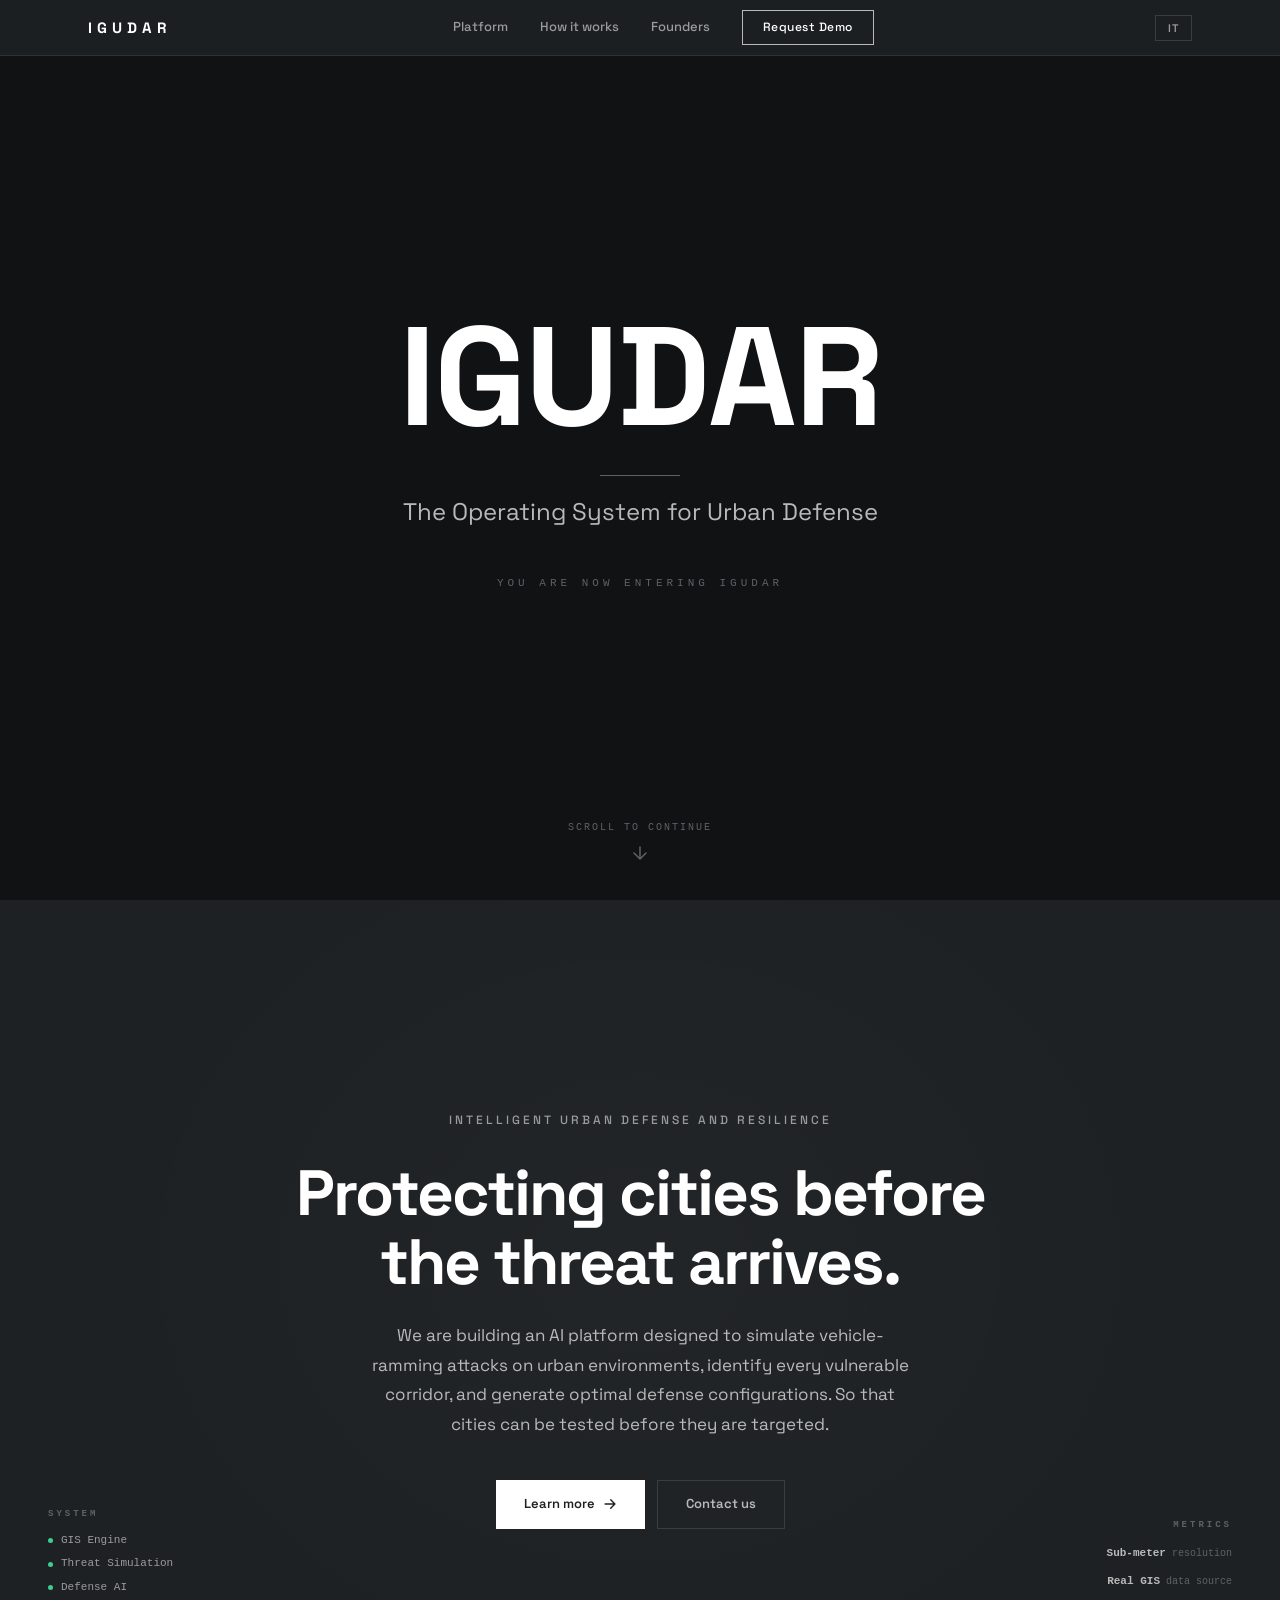
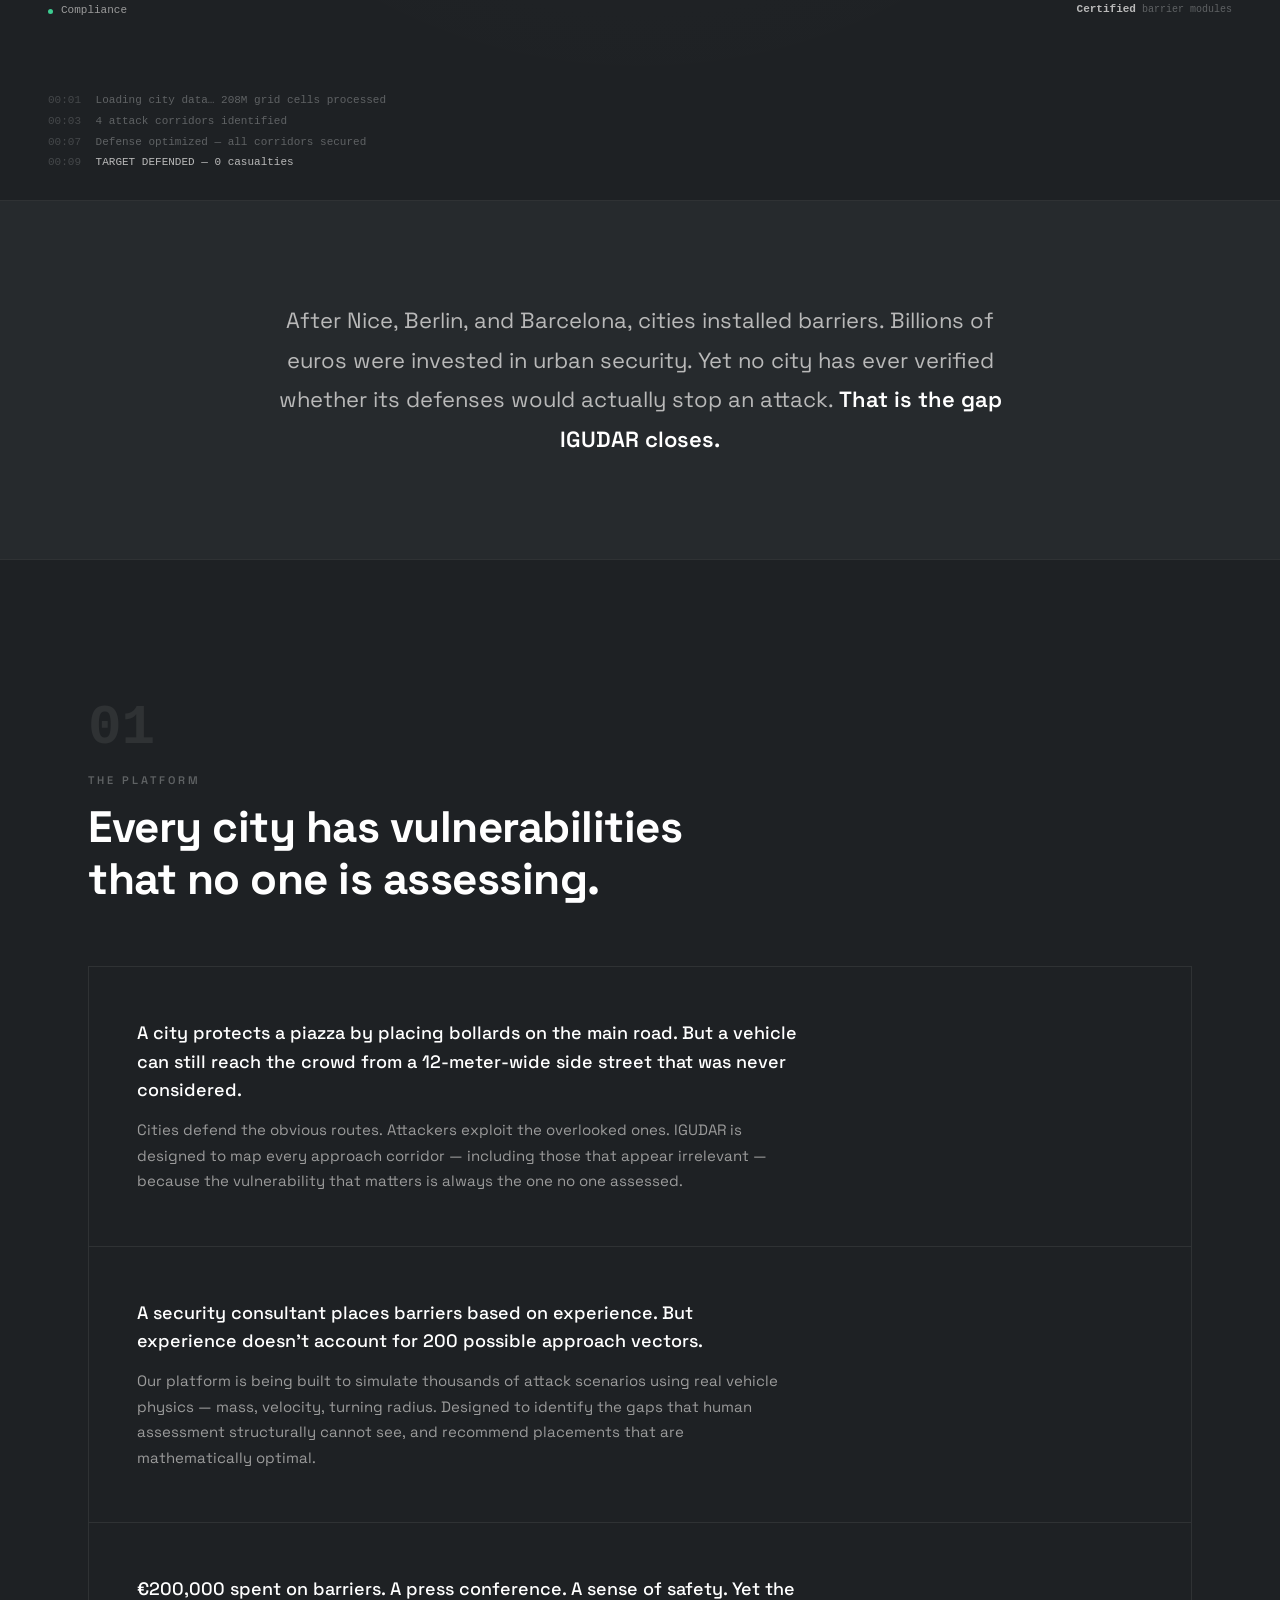
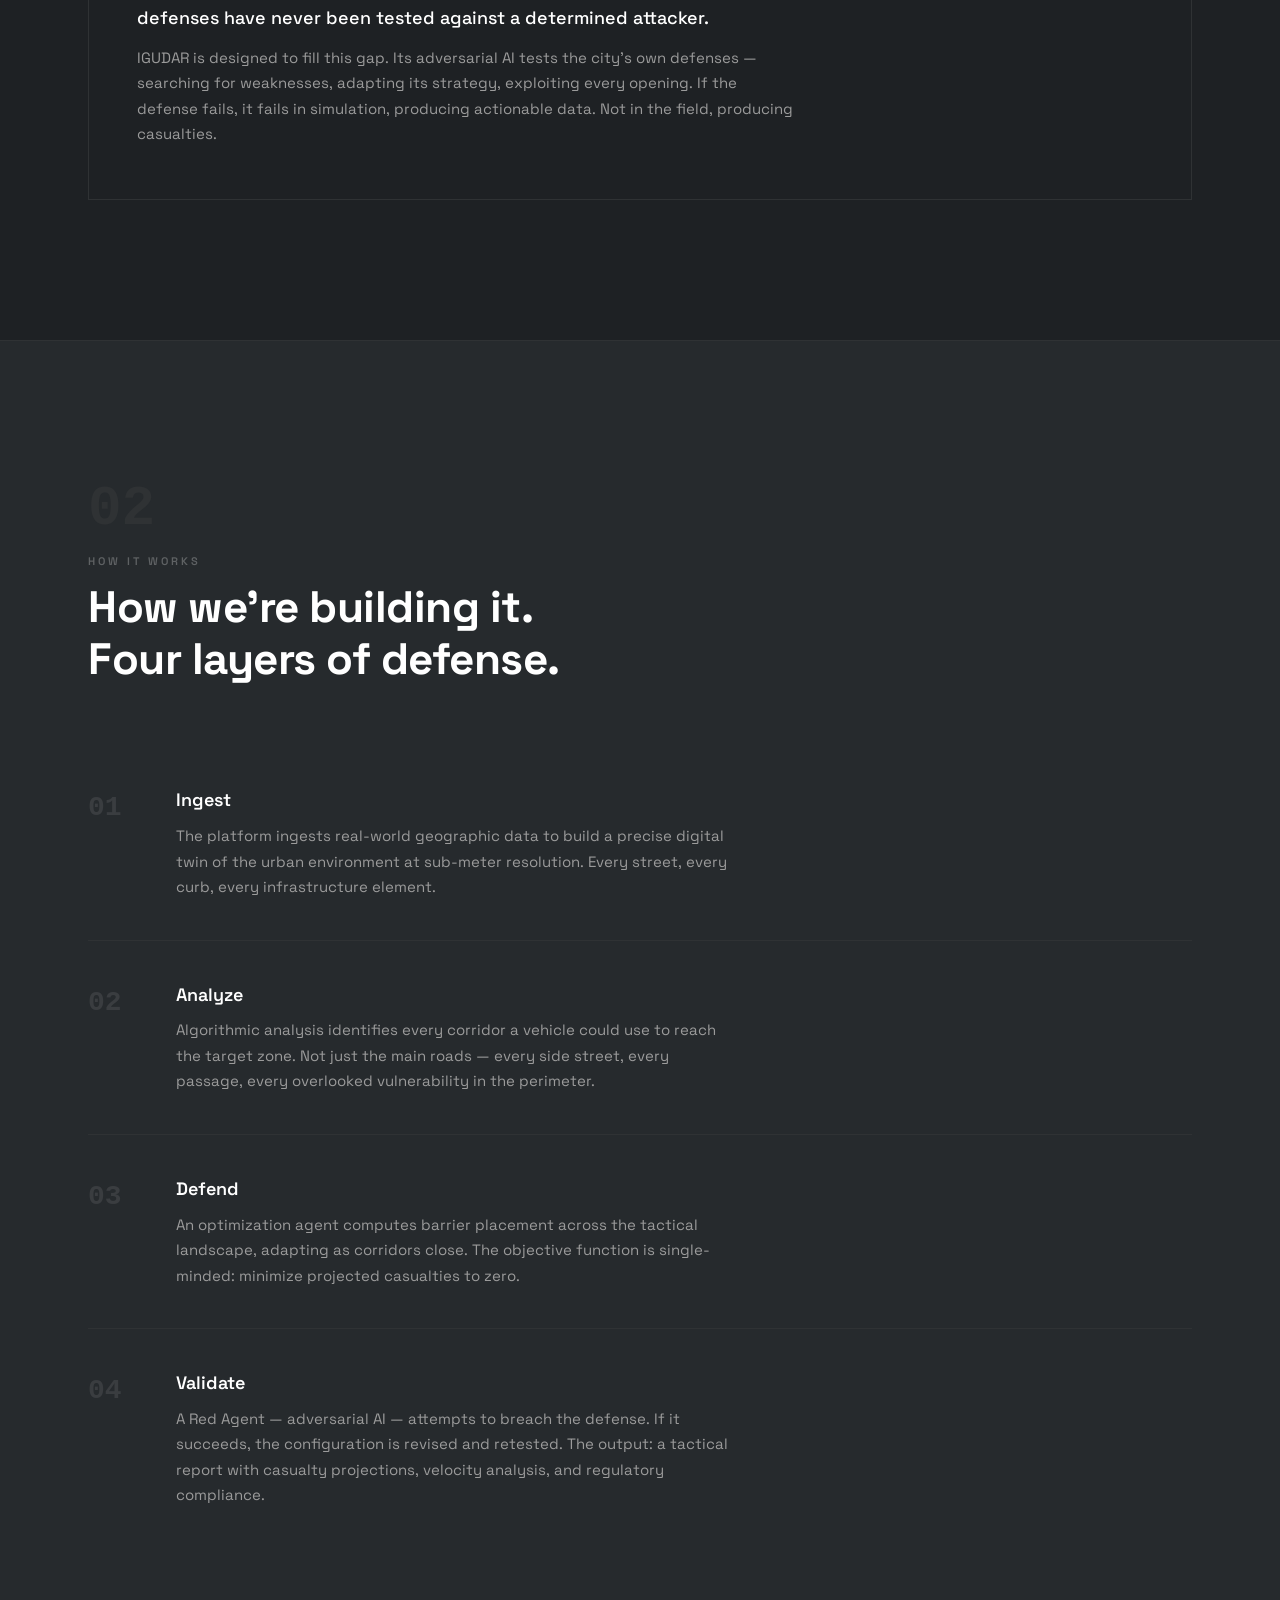
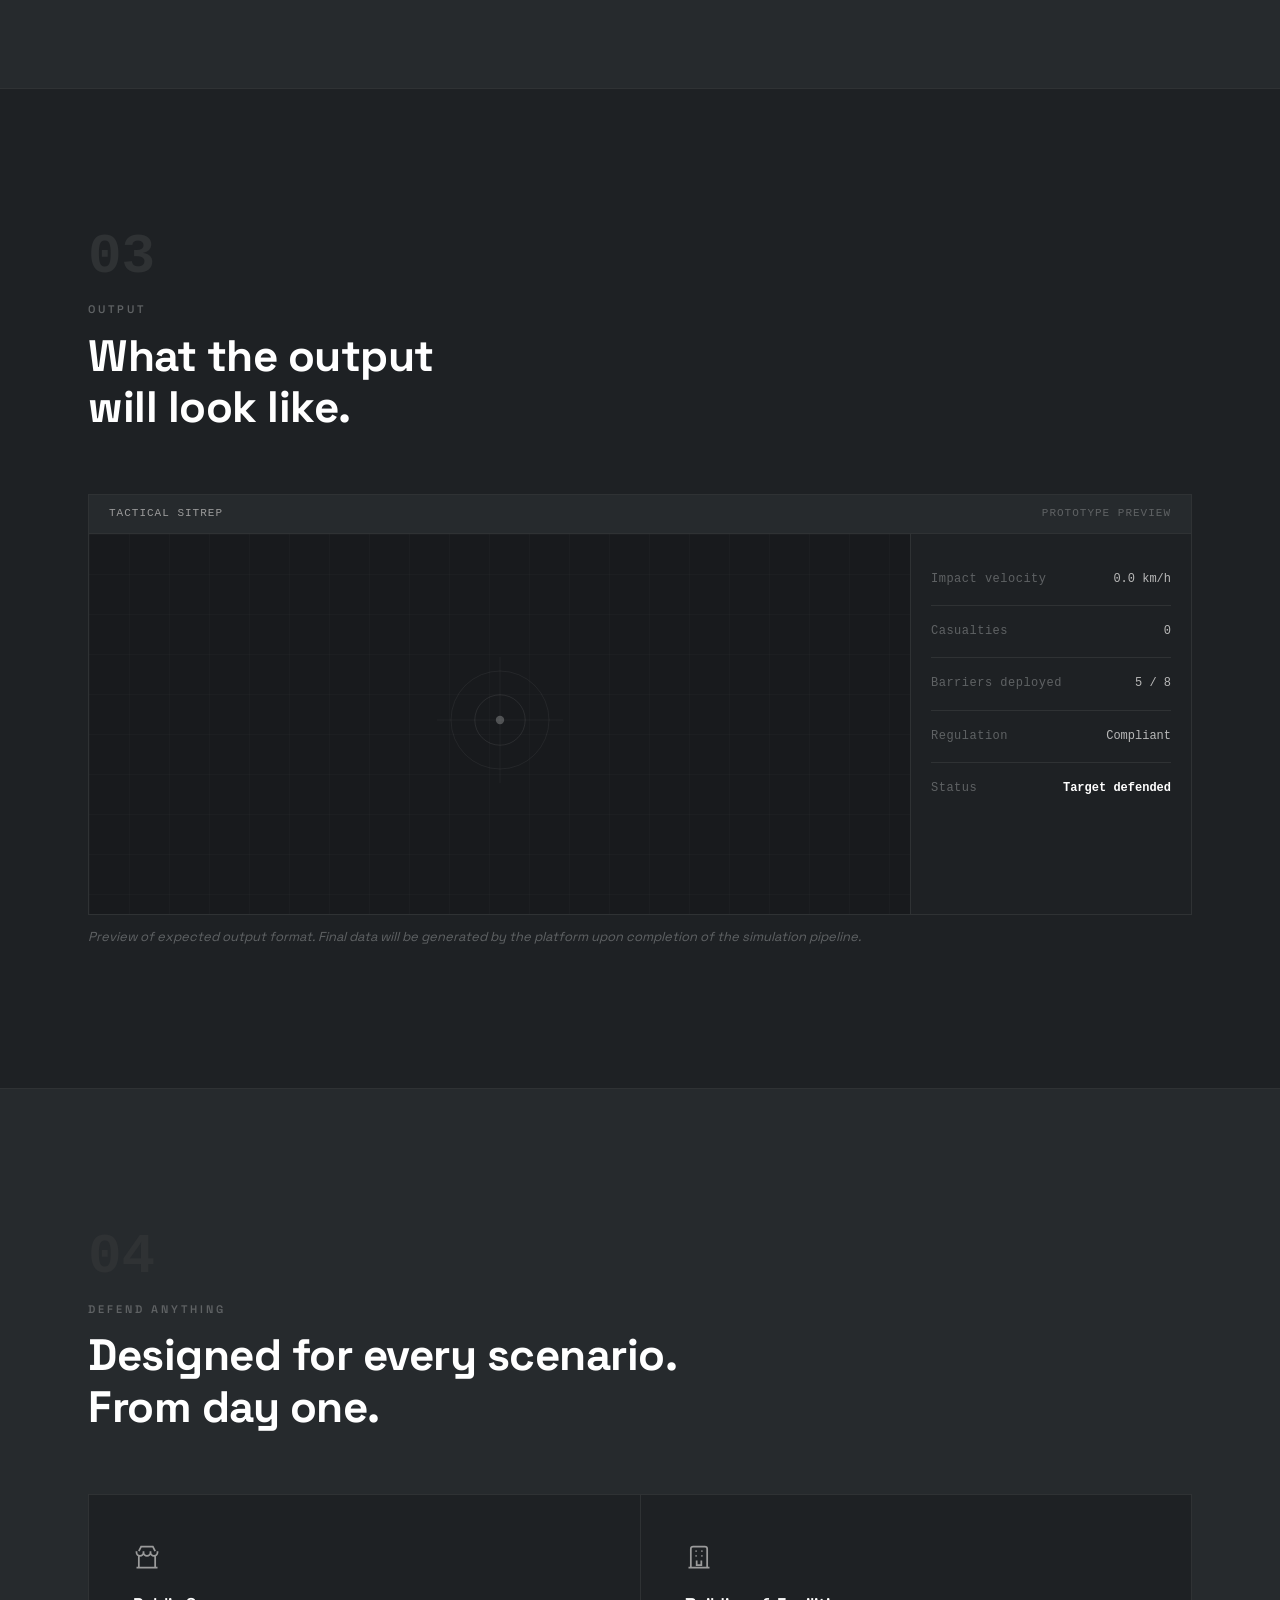
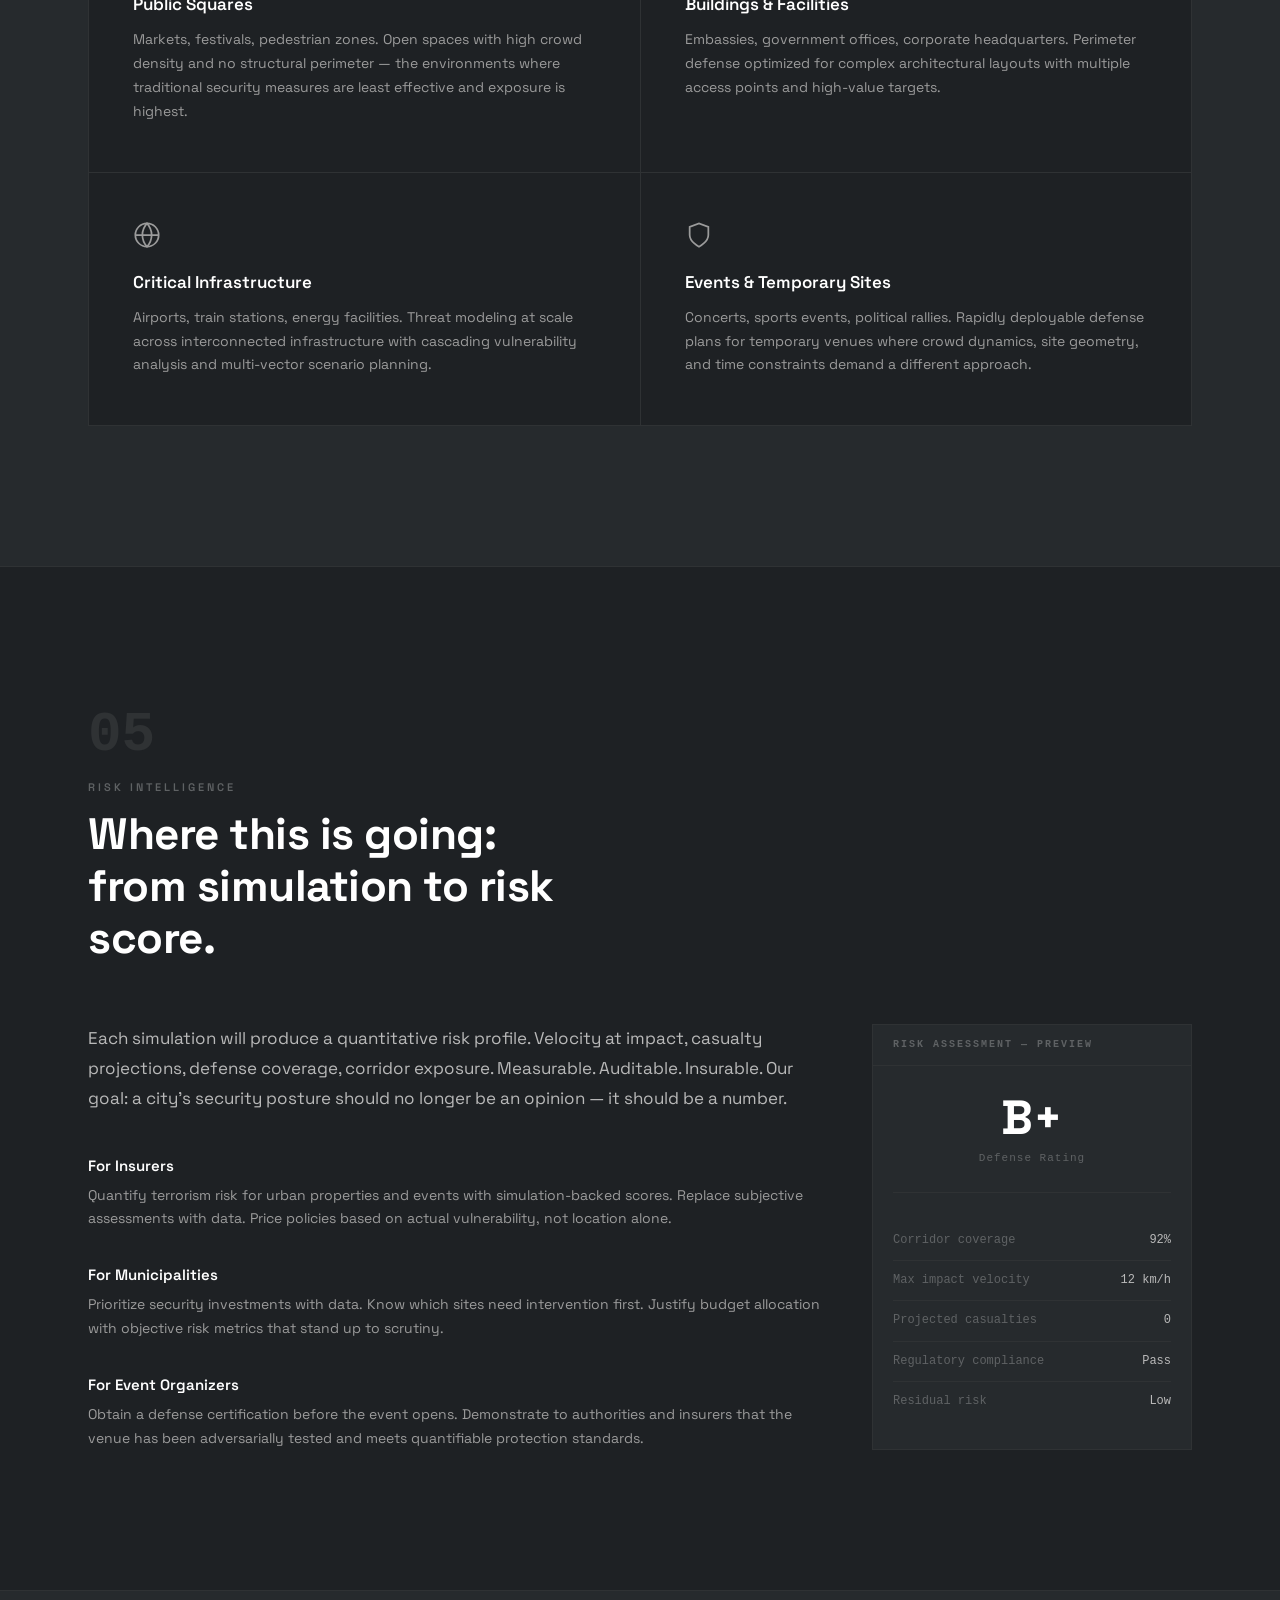
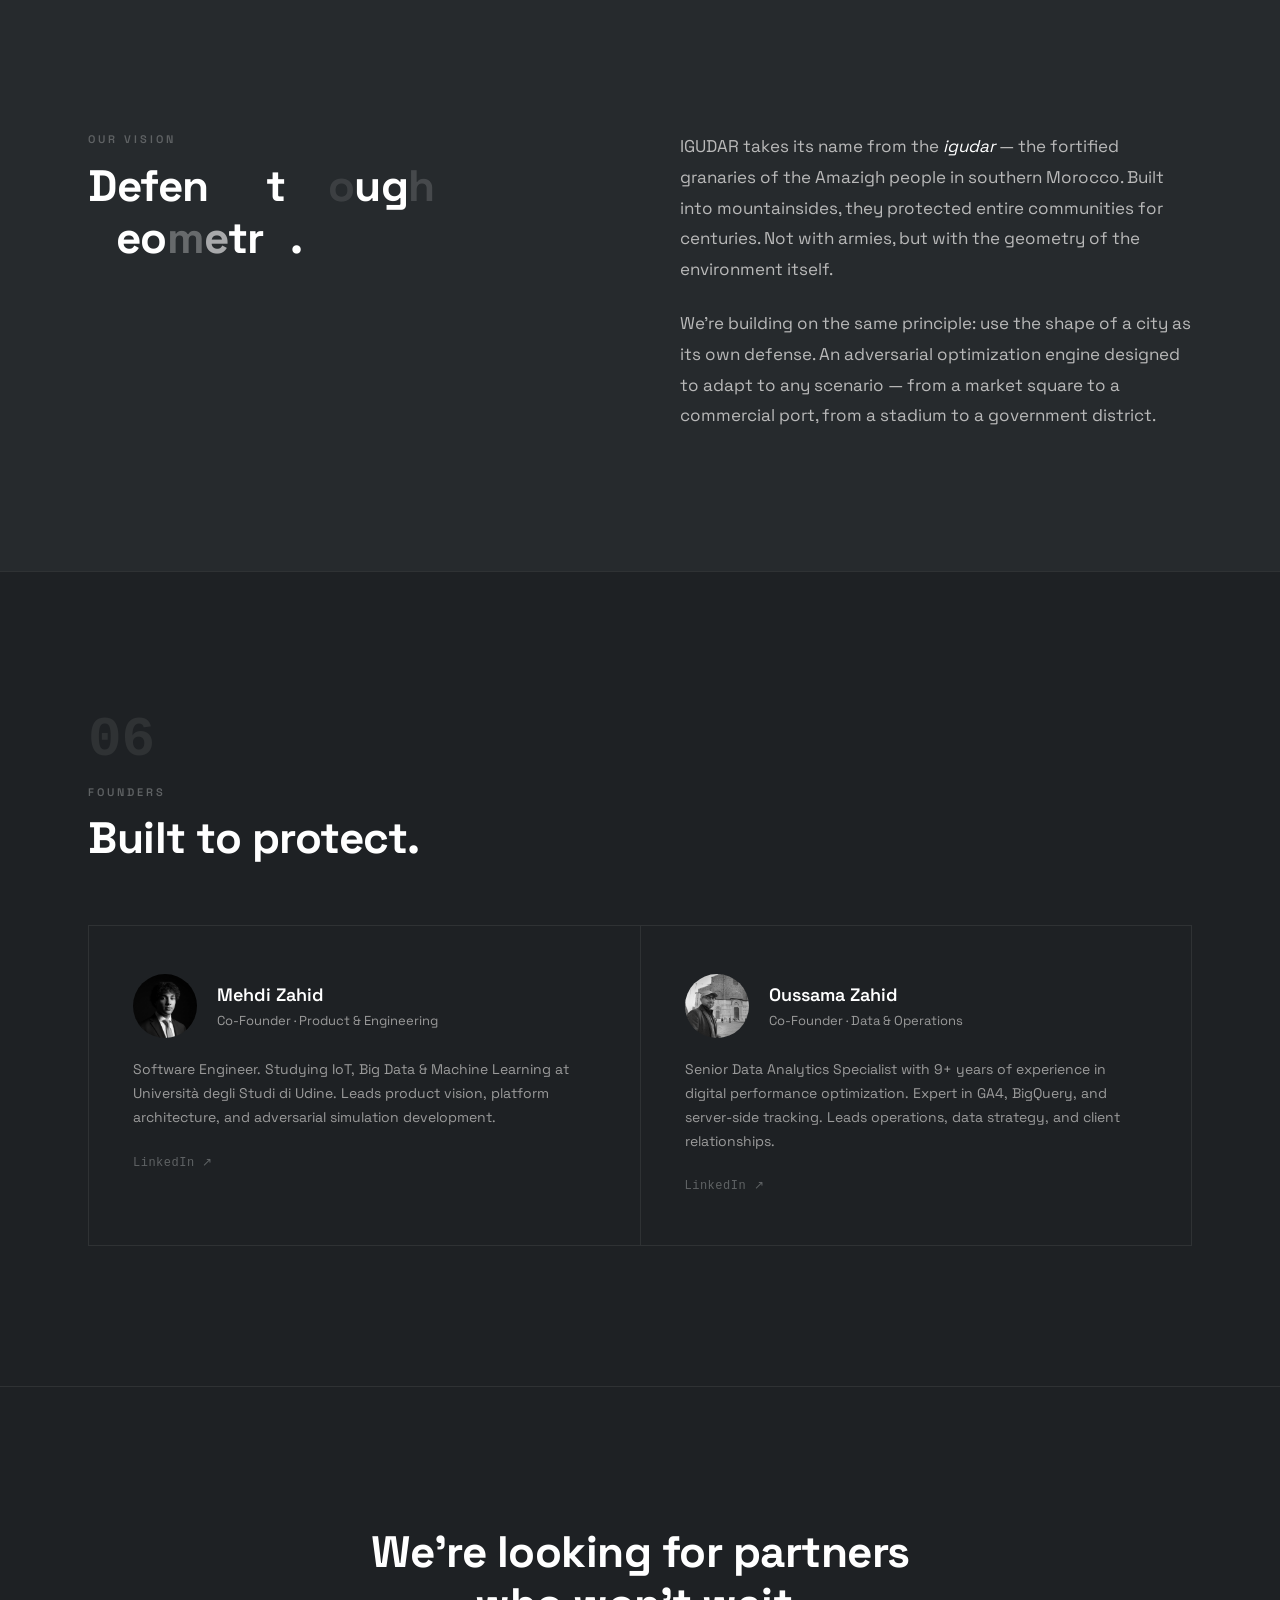
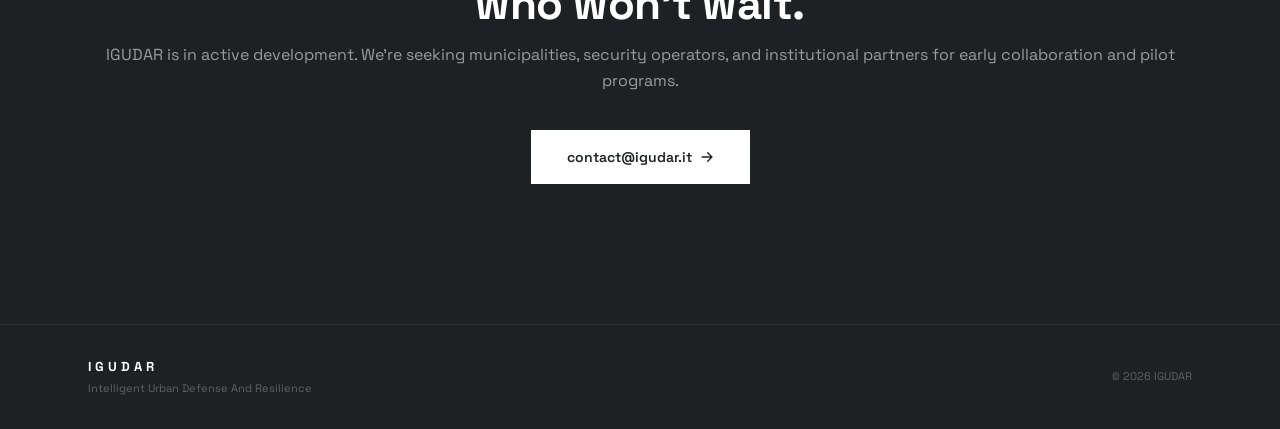
==== commit a432545a: "feat: update" ====
--- a/index.html
+++ b/index.html
@@ -47,7 +47,7 @@
         <div class="hero-content">
             <p class="hero-eyebrow" data-en="Intelligent Urban Defense And Resilience" data-it="Intelligent Urban Defense And Resilience">Intelligent Urban Defense And Resilience</p>
             <h1 class="flicker-text" data-en="Protecting cities before<br>the threat arrives." data-it="Proteggere le citt&agrave; prima<br>che arrivi la minaccia.">Protecting cities before<br>the threat arrives.</h1>
-            <p class="hero-sub" data-en="We are building an AI platform that simulates vehicle-ramming attacks on urban environments, identifies every vulnerable corridor, and generates optimal defense configurations. So that cities can be tested before they are targeted." data-it="Stiamo costruendo una piattaforma AI che simula attacchi con veicoli in ambienti urbani, identifica ogni corridoio vulnerabile e genera configurazioni difensive ottimali. Perch&eacute; le citt&agrave; possano essere testate prima di diventare un bersaglio.">We are building an AI platform that simulates vehicle-ramming attacks on urban environments, identifies every vulnerable corridor, and generates optimal defense configurations. So that cities can be tested before they are targeted.</p>
+            <p class="hero-sub" data-en="We are building an AI platform designed to simulate vehicle-ramming attacks on urban environments, identify every vulnerable corridor, and generate optimal defense configurations. So that cities can be tested before they are targeted." data-it="Stiamo costruendo una piattaforma AI progettata per simulare attacchi con veicoli in ambienti urbani, identificare ogni corridoio vulnerabile e generare configurazioni difensive ottimali. Perch&eacute; le citt&agrave; possano essere testate prima di diventare un bersaglio.">We are building an AI platform designed to simulate vehicle-ramming attacks on urban environments, identify every vulnerable corridor, and generate optimal defense configurations. So that cities can be tested before they are targeted.</p>
             <div class="hero-actions">
                 <a href="#platform" class="btn-primary">
                     <span data-en="Learn more" data-it="Scopri di pi&ugrave;">Learn more</span>
@@ -90,7 +90,7 @@
     <!-- STATEMENT -->
     <section class="statement">
         <div class="container">
-            <p class="reveal" data-en="After Nice, Berlin, and Barcelona, cities installed barriers. Billions were spent. But no city has ever verified whether its defenses would actually stop an attack. <strong>That is the gap IGUDAR closes.</strong>" data-it="Dopo Nizza, Berlino e Barcellona, le citt&agrave; hanno installato barriere. Miliardi spesi. Ma nessuna citt&agrave; ha mai verificato se le proprie difese fermerebbero davvero un attacco. <strong>&Egrave; il vuoto che IGUDAR colma.</strong>">After Nice, Berlin, and Barcelona, cities installed barriers. Billions were spent. But no city has ever verified whether its defenses would actually stop an attack. <strong>That is the gap IGUDAR closes.</strong></p>
+            <p class="reveal" data-en="After Nice, Berlin, and Barcelona, cities installed barriers. Billions of euros were invested in urban security. Yet no city has ever verified whether its defenses would actually stop an attack. <strong>That is the gap IGUDAR closes.</strong>" data-it="Dopo Nizza, Berlino e Barcellona, le citt&agrave; hanno installato barriere. Miliardi di euro sono stati investiti nella sicurezza urbana. Eppure nessuna citt&agrave; ha mai verificato se le proprie difese fermerebbero davvero un attacco. <strong>&Egrave; il vuoto che IGUDAR colma.</strong>">After Nice, Berlin, and Barcelona, cities installed barriers. Billions of euros were invested in urban security. Yet no city has ever verified whether its defenses would actually stop an attack. <strong>That is the gap IGUDAR closes.</strong></p>
         </div>
     </section>
 
@@ -99,25 +99,25 @@
         <div class="container">
             <div class="section-num reveal">01</div>
             <p class="section-tag reveal" data-en="THE PLATFORM" data-it="LA PIATTAFORMA">THE PLATFORM</p>
-            <h2 class="reveal" data-en="Every city has blind spots.<br>No one is looking for them." data-it="Ogni citt&agrave; ha punti ciechi.<br>Nessuno li sta cercando.">Every city has blind spots.<br>No one is looking for them.</h2>
+            <h2 class="reveal" data-en="Every city has vulnerabilities<br>that no one is assessing." data-it="Ogni citt&agrave; ha vulnerabilit&agrave;<br>che nessuno sta valutando.">Every city has vulnerabilities<br>that no one is assessing.</h2>
 
             <div class="stories reveal">
                 <div class="story">
                     <div class="story-content">
-                        <h3 data-en="A piazza with three bollards on the main road. A side street, 12 meters wide, with no protection at all." data-it="Una piazza con tre dissuasori sulla strada principale. Una traversa, larga 12 metri, senza alcuna protezione.">A piazza with three bollards on the main road. A side street, 12 meters wide, with no protection at all.</h3>
-                        <p data-en="Cities defend the obvious routes. Attackers don't use obvious routes. IGUDAR is designed to map every approach corridor &mdash; including the ones that appear irrelevant &mdash; because the vulnerability that matters is always the one no one assessed." data-it="Le citt&agrave; difendono i percorsi ovvi. Gli attaccanti non usano percorsi ovvi. IGUDAR &egrave; progettato per mappare ogni corridoio di approccio &mdash; inclusi quelli che appaiono irrilevanti &mdash; perch&eacute; la vulnerabilit&agrave; che conta &egrave; sempre quella che nessuno ha valutato.">Cities defend the obvious routes. Attackers don't use obvious routes. IGUDAR is designed to map every approach corridor &mdash; including the ones that appear irrelevant &mdash; because the vulnerability that matters is always the one no one assessed.</p>
+                        <h3 data-en="A city protects a piazza by placing bollards on the main road. But a vehicle can still reach the crowd from a 12-meter-wide side street that was never considered." data-it="Una citt&agrave; protegge una piazza piazzando dissuasori sulla strada principale. Un veicolo per&ograve; pu&ograve; ancora raggiungere la folla da una traversa larga 12 metri che non &egrave; mai stata considerata.">A city protects a piazza by placing bollards on the main road. But a vehicle can still reach the crowd from a 12-meter-wide side street that was never considered.</h3>
+                        <p data-en="Cities defend the obvious routes. Attackers exploit the overlooked ones. IGUDAR is designed to map every approach corridor &mdash; including those that appear irrelevant &mdash; because the vulnerability that matters is always the one no one assessed." data-it="Le citt&agrave; difendono i percorsi ovvi. Gli attaccanti sfruttano quelli trascurati. IGUDAR &egrave; progettato per mappare ogni corridoio di approccio &mdash; compresi quelli che appaiono irrilevanti &mdash; perch&eacute; la vulnerabilit&agrave; che conta &egrave; sempre quella che nessuno ha valutato.">Cities defend the obvious routes. Attackers exploit the overlooked ones. IGUDAR is designed to map every approach corridor &mdash; including those that appear irrelevant &mdash; because the vulnerability that matters is always the one no one assessed.</p>
                     </div>
                 </div>
                 <div class="story">
                     <div class="story-content">
-                        <h3 data-en="A security consultant places barriers based on experience. But experience doesn't account for 200 possible approach vectors." data-it="Un consulente di sicurezza piazza le barriere in base all'esperienza. Ma l'esperienza non tiene conto di 200 possibili vettori di approccio.">A security consultant places barriers based on experience. But experience doesn't account for 200 possible approach vectors.</h3>
-                        <p data-en="Our platform is being built to simulate thousands of attack scenarios using real vehicle physics &mdash; mass, velocity, turning radius. Designed to identify the gaps that human assessment structurally cannot see, and recommend placements that are mathematically optimal." data-it="La nostra piattaforma &egrave; in fase di sviluppo per simulare migliaia di scenari d'attacco con fisica veicolare reale &mdash; massa, velocit&agrave;, raggio di sterzata. Progettata per identificare le falle che la valutazione umana strutturalmente non pu&ograve; vedere e raccomandare piazzamenti matematicamente ottimali.">Our platform is being built to simulate thousands of attack scenarios using real vehicle physics &mdash; mass, velocity, turning radius. Designed to identify the gaps that human assessment structurally cannot see, and recommend placements that are mathematically optimal.</p>
+                        <h3 data-en="A security consultant places barriers based on experience. But experience doesn't account for 200 possible approach vectors." data-it="Un consulente di sicurezza piazza le barriere in base all'esperienza, che per&ograve; non tiene conto di 200 possibili vettori di approccio.">A security consultant places barriers based on experience. But experience doesn't account for 200 possible approach vectors.</h3>
+                        <p data-en="Our platform is being built to simulate thousands of attack scenarios using real vehicle physics &mdash; mass, velocity, turning radius. Designed to identify the gaps that human assessment structurally cannot see, and recommend placements that are mathematically optimal." data-it="La nostra piattaforma &egrave; in fase di sviluppo per simulare migliaia di scenari d'attacco con fisica veicolare reale &mdash; massa, velocit&agrave;, raggio di sterzata. Progettata per identificare le lacune che la valutazione umana strutturalmente non pu&ograve; vedere e raccomandare piazzamenti matematicamente ottimali.">Our platform is being built to simulate thousands of attack scenarios using real vehicle physics &mdash; mass, velocity, turning radius. Designed to identify the gaps that human assessment structurally cannot see, and recommend placements that are mathematically optimal.</p>
                     </div>
                 </div>
                 <div class="story">
                     <div class="story-content">
-                        <h3 data-en="&euro;200,000 spent on barriers. A press conference. A sense of safety. But the defenses have never been tested against a determined attacker." data-it="200.000&euro; spesi in barriere. Una conferenza stampa. Un senso di sicurezza. Ma le difese non sono mai state testate contro un attaccante determinato.">A city spends &euro;200,000 on barriers. The mayor holds a press conference. Everyone feels safer. But no one has ever tried to break through them.</h3>
-                        <p data-en="That's what IGUDAR is built to change. An adversarial AI that attacks the city's own defenses &mdash; probing, adapting, exploiting every gap. If the defense fails, it fails in simulation, generating actionable data. Not in the field, generating casualties." data-it="&Egrave; ci&ograve; che IGUDAR &egrave; costruito per cambiare. Un'AI avversaria che attacca le difese della citt&agrave; stessa &mdash; sondando, adattandosi, sfruttando ogni falla. Se la difesa fallisce, fallisce nella simulazione, generando dati azionabili. Non sul campo, generando vittime.">That's what IGUDAR is built to change. An adversarial AI that attacks the city's own defenses &mdash; probing, adapting, exploiting every gap. If the defense fails, it fails in simulation, generating actionable data. Not in the field, generating casualties.</p>
+                        <h3 data-en="&euro;200,000 spent on barriers. A press conference. A sense of safety. Yet the defenses have never been tested against a determined attacker." data-it="200.000&euro; spesi in barriere. Una conferenza stampa. Un senso di sicurezza. Eppure le difese non sono mai state testate contro un attaccante determinato.">&euro;200,000 spent on barriers. A press conference. A sense of safety. Yet the defenses have never been tested against a determined attacker.</h3>
+                        <p data-en="IGUDAR is designed to fill this gap. Its adversarial AI tests the city's own defenses &mdash; searching for weaknesses, adapting its strategy, exploiting every opening. If the defense fails, it fails in simulation, producing actionable data. Not in the field, producing casualties." data-it="IGUDAR nasce per colmare questo vuoto. La sua AI avversaria testa le difese della citt&agrave; stessa &mdash; cercando punti deboli, adattando la propria strategia, sfruttando ogni varco. Se la difesa cede, cede nella simulazione, producendo dati utili. Non sul campo, producendo vittime.">IGUDAR is designed to fill this gap. Its adversarial AI tests the city's own defenses &mdash; searching for weaknesses, adapting its strategy, exploiting every opening. If the defense fails, it fails in simulation, producing actionable data. Not in the field, producing casualties.</p>
                     </div>
                 </div>
             </div>
@@ -157,7 +157,7 @@
                     <div class="step-num">04</div>
                     <div class="step-body">
                         <h3 data-en="Validate" data-it="Validazione">Validate</h3>
-                        <p data-en="A Red Agent &mdash; adversarial AI &mdash; attempts to breach the defense. If it succeeds, the configuration is revised and retested. The output: a tactical report with casualty projections, velocity analysis, and regulatory compliance." data-it="Un Red Agent &mdash; AI avversaria &mdash; tenta di violare la difesa. Se ci riesce, la configurazione viene rivista e ritestata. Il risultato: un report tattico con proiezioni vittime, analisi di velocit&agrave; e conformit&agrave; normativa.">A Red Agent &mdash; adversarial AI &mdash; attempts to breach the defense. If it succeeds, the configuration is revised and retested. The output: a tactical report with casualty projections, velocity analysis, and regulatory compliance.</p>
+                        <p data-en="A Red Agent &mdash; adversarial AI &mdash; attempts to breach the defense. If it succeeds, the configuration is revised and retested. The output: a tactical report with casualty projections, velocity analysis, and regulatory compliance." data-it="Un Red Agent &mdash; AI avversaria &mdash; tenta di violare la difesa. Se ci riesce, la configurazione viene rivista e ritestata. Il risultato: un report tattico con le proiezioni delle vittime, l'analisi della velocit&agrave; e la conformit&agrave; normativa.">A Red Agent &mdash; adversarial AI &mdash; attempts to breach the defense. If it succeeds, the configuration is revised and retested. The output: a tactical report with casualty projections, velocity analysis, and regulatory compliance.</p>
                     </div>
                 </div>
             </div>
@@ -189,7 +189,7 @@
                         </div>
                     </div>
                     <div class="sitrep-data">
-                        <div class="sitrep-row"><span class="sr-label" data-en="Impact velocity" data-it="Velocit&agrave; impatto">Impact velocity</span><span class="sr-val">0.0 km/h</span></div>
+                        <div class="sitrep-row"><span class="sr-label" data-en="Impact velocity" data-it="Velocit&agrave; d'impatto">Impact velocity</span><span class="sr-val">0.0 km/h</span></div>
                         <div class="sitrep-row"><span class="sr-label" data-en="Casualties" data-it="Vittime">Casualties</span><span class="sr-val">0</span></div>
                         <div class="sitrep-row"><span class="sr-label" data-en="Barriers deployed" data-it="Barriere piazzate">Barriers deployed</span><span class="sr-val">5 / 8</span></div>
                         <div class="sitrep-row"><span class="sr-label" data-en="Regulation" data-it="Normativa">Regulation</span><span class="sr-val" data-en="Compliant" data-it="Conforme">Compliant</span></div>
@@ -228,7 +228,7 @@
                         <svg viewBox="0 0 24 24" fill="none" stroke="currentColor" stroke-width="1.5"><circle cx="12" cy="12" r="10"/><path d="M2 12h20M12 2a15.3 15.3 0 014 10 15.3 15.3 0 01-4 10 15.3 15.3 0 01-4-10 15.3 15.3 0 014-10z"/></svg>
                     </div>
                     <h3 data-en="Critical Infrastructure" data-it="Infrastrutture Critiche">Critical Infrastructure</h3>
-                    <p data-en="Airports, train stations, energy facilities. Threat modeling at scale across interconnected infrastructure with cascading vulnerability analysis and multi-vector scenario planning." data-it="Aeroporti, stazioni, impianti energetici. Modellazione delle minacce su larga scala attraverso infrastrutture interconnesse con analisi di vulnerabilit&agrave; a cascata e pianificazione multi-vettore.">Airports, train stations, energy facilities. Threat modeling at scale across interconnected infrastructure with cascading vulnerability analysis and multi-vector scenario planning.</p>
+                    <p data-en="Airports, train stations, energy facilities. Threat modeling at scale across interconnected infrastructure with cascading vulnerability analysis and multi-vector scenario planning." data-it="Aeroporti, stazioni, impianti energetici. Analisi delle minacce su larga scala attraverso infrastrutture interconnesse, con valutazione delle vulnerabilit&agrave; a cascata e simulazione di scenari multi-vettore.">Airports, train stations, energy facilities. Threat modeling at scale across interconnected infrastructure with cascading vulnerability analysis and multi-vector scenario planning.</p>
                 </div>
                 <div class="model-card reveal reveal-delay-4">
                     <div class="model-icon">
@@ -250,19 +250,19 @@
 
             <div class="risk-layout reveal">
                 <div class="risk-text">
-                    <p data-en="Each simulation will produce a quantitative risk profile. Velocity at impact, casualty projections, defense coverage, corridor exposure. Measurable. Auditable. Insurable. Our goal: a city's security posture should no longer be an opinion &mdash; it should be a number." data-it="Ogni simulazione produrr&agrave; un profilo di rischio quantitativo. Velocit&agrave; all'impatto, proiezioni vittime, copertura difensiva, esposizione corridoi. Misurabile. Verificabile. Assicurabile. Il nostro obiettivo: la postura di sicurezza di una citt&agrave; non dovrebbe pi&ugrave; essere un'opinione &mdash; dovrebbe essere un numero.">Each simulation will produce a quantitative risk profile. Velocity at impact, casualty projections, defense coverage, corridor exposure. Measurable. Auditable. Insurable. Our goal: a city's security posture should no longer be an opinion &mdash; it should be a number.</p>
+                    <p data-en="Each simulation will produce a quantitative risk profile. Velocity at impact, casualty projections, defense coverage, corridor exposure. Measurable. Auditable. Insurable. Our goal: a city's security posture should no longer be an opinion &mdash; it should be a number." data-it="Ogni simulazione produrr&agrave; un profilo di rischio quantitativo. Velocit&agrave; all'impatto, proiezioni delle vittime, copertura difensiva, esposizione dei corridoi. Misurabile. Verificabile. Assicurabile. Il nostro obiettivo: il livello di sicurezza di una citt&agrave; non dovrebbe pi&ugrave; essere un'opinione &mdash; dovrebbe essere un numero.">Each simulation will produce a quantitative risk profile. Velocity at impact, casualty projections, defense coverage, corridor exposure. Measurable. Auditable. Insurable. Our goal: a city's security posture should no longer be an opinion &mdash; it should be a number.</p>
                     <div class="risk-usecases">
                         <div class="risk-use">
                             <h4 data-en="For Insurers" data-it="Per le Assicurazioni">For Insurers</h4>
-                            <p data-en="Quantify terrorism risk for urban properties and events with simulation-backed scores. Replace subjective assessments with data. Price policies based on actual vulnerability, not location alone." data-it="Quantifica il rischio terrorismo per propriet&agrave; urbane ed eventi con punteggi basati su simulazione. Sostituisci le valutazioni soggettive con i dati. Prezza le polizze sulla vulnerabilit&agrave; reale, non solo sulla posizione.">Quantify terrorism risk for urban properties and events with simulation-backed scores. Replace subjective assessments with data. Price policies based on actual vulnerability, not location alone.</p>
+                            <p data-en="Quantify terrorism risk for urban properties and events with simulation-backed scores. Replace subjective assessments with data. Price policies based on actual vulnerability, not location alone." data-it="Quantificare il rischio di terrorismo per propriet&agrave; urbane ed eventi con punteggi basati sulla simulazione. Sostituire le valutazioni soggettive con i dati. Calibrare le polizze sulla vulnerabilit&agrave; reale, non solo sulla posizione.">Quantify terrorism risk for urban properties and events with simulation-backed scores. Replace subjective assessments with data. Price policies based on actual vulnerability, not location alone.</p>
                         </div>
                         <div class="risk-use">
                             <h4 data-en="For Municipalities" data-it="Per i Comuni">For Municipalities</h4>
-                            <p data-en="Prioritize security investments with data. Know which sites need intervention first. Justify budget allocation with objective risk metrics that stand up to scrutiny." data-it="Dai priorit&agrave; agli investimenti di sicurezza con i dati. Sappi quali siti necessitano di intervento per primi. Giustifica l'allocazione del budget con metriche di rischio oggettive che reggono alla verifica.">Prioritize security investments with data. Know which sites need intervention first. Justify budget allocation with objective risk metrics that stand up to scrutiny.</p>
+                            <p data-en="Prioritize security investments with data. Know which sites need intervention first. Justify budget allocation with objective risk metrics that stand up to scrutiny." data-it="Stabilire le priorit&agrave; degli investimenti in sicurezza sulla base dei dati. Individuare quali siti necessitano di intervento per primi. Giustificare l'allocazione del budget con metriche di rischio oggettive e verificabili.">Prioritize security investments with data. Know which sites need intervention first. Justify budget allocation with objective risk metrics that stand up to scrutiny.</p>
                         </div>
                         <div class="risk-use">
                             <h4 data-en="For Event Organizers" data-it="Per gli Organizzatori di Eventi">For Event Organizers</h4>
-                            <p data-en="Obtain a defense certification before the event opens. Demonstrate to authorities and insurers that the venue has been adversarially tested and meets quantifiable protection standards." data-it="Ottieni una certificazione difensiva prima dell'apertura dell'evento. Dimostra alle autorit&agrave; e alle assicurazioni che il sito &egrave; stato testato in modo avversariale e rispetta standard di protezione quantificabili.">Obtain a defense certification before the event opens. Demonstrate to authorities and insurers that the venue has been adversarially tested and meets quantifiable protection standards.</p>
+                            <p data-en="Obtain a defense certification before the event opens. Demonstrate to authorities and insurers that the venue has been adversarially tested and meets quantifiable protection standards." data-it="Ottenere una certificazione difensiva prima dell'apertura dell'evento. Dimostrare alle autorit&agrave; e alle assicurazioni che il sito &egrave; stato testato in modo avversariale e rispetta standard di protezione quantificabili.">Obtain a defense certification before the event opens. Demonstrate to authorities and insurers that the venue has been adversarially tested and meets quantifiable protection standards.</p>
                         </div>
                     </div>
                 </div>
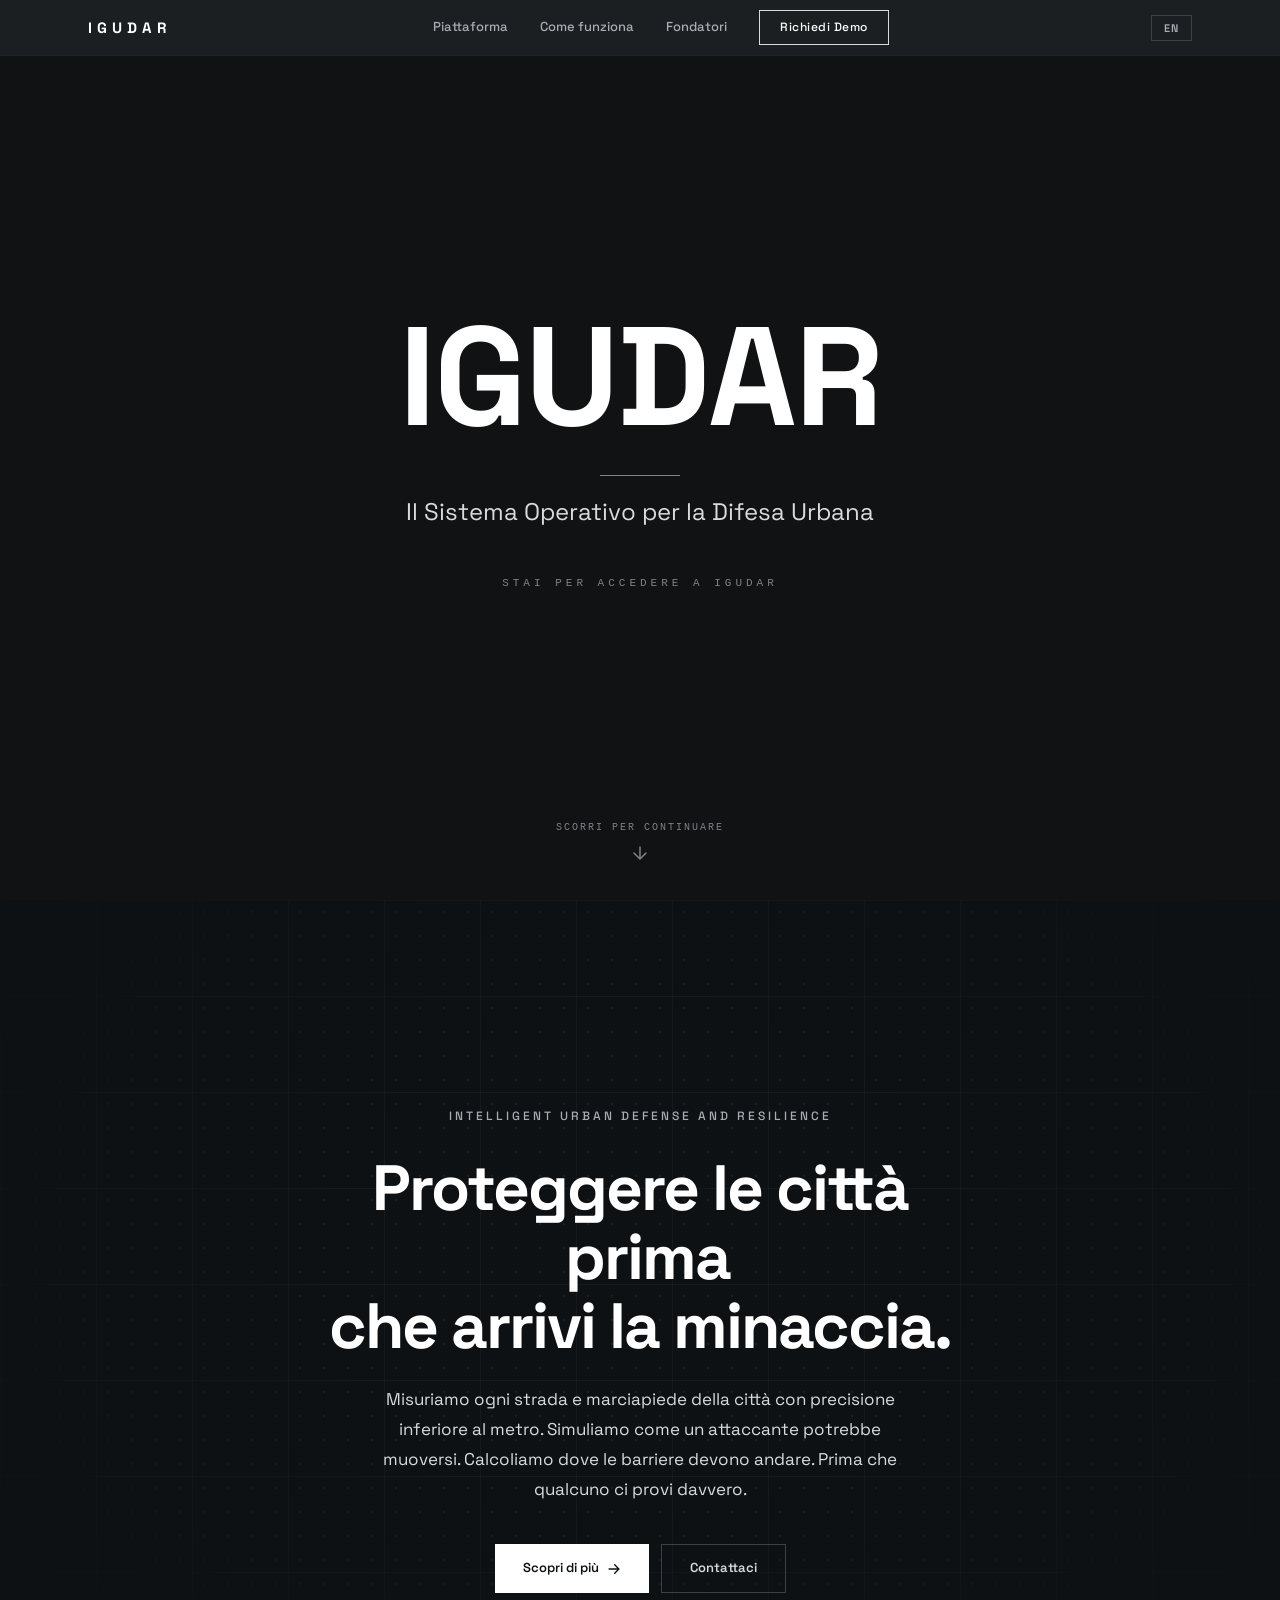
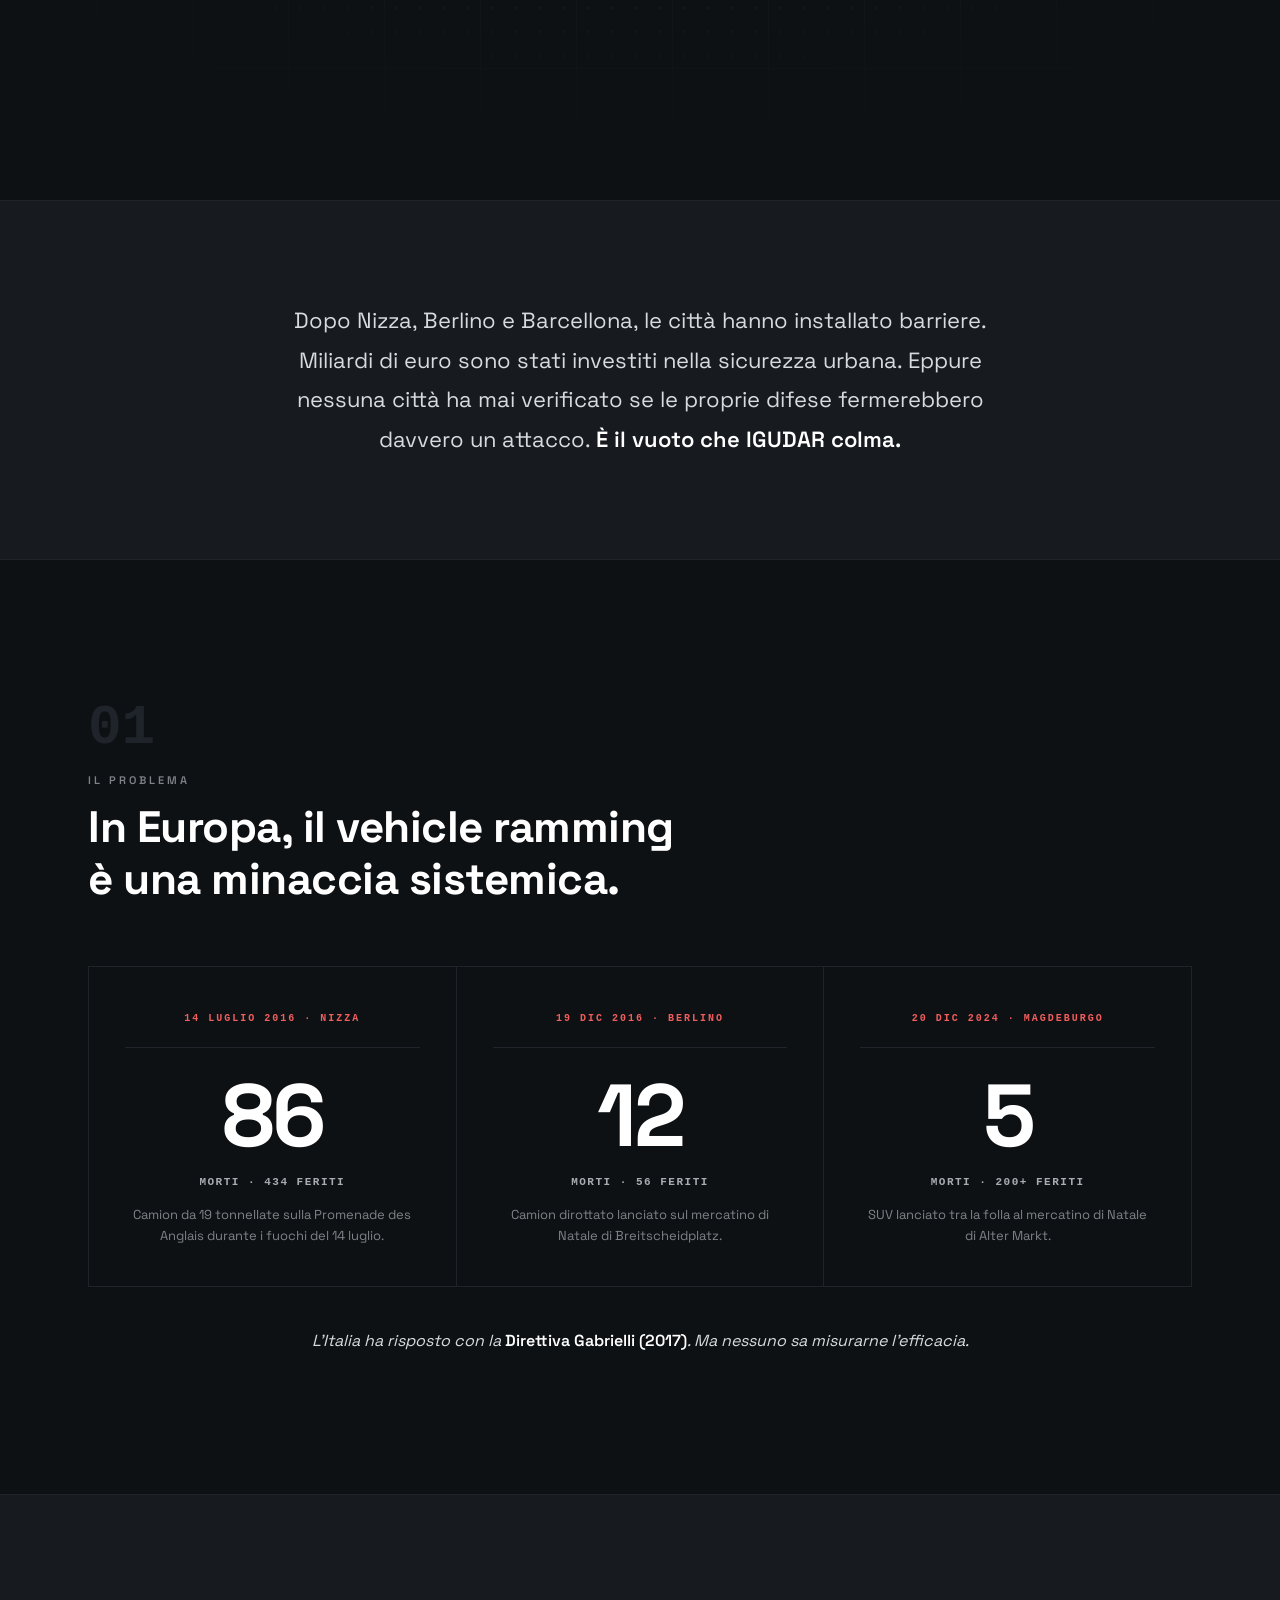
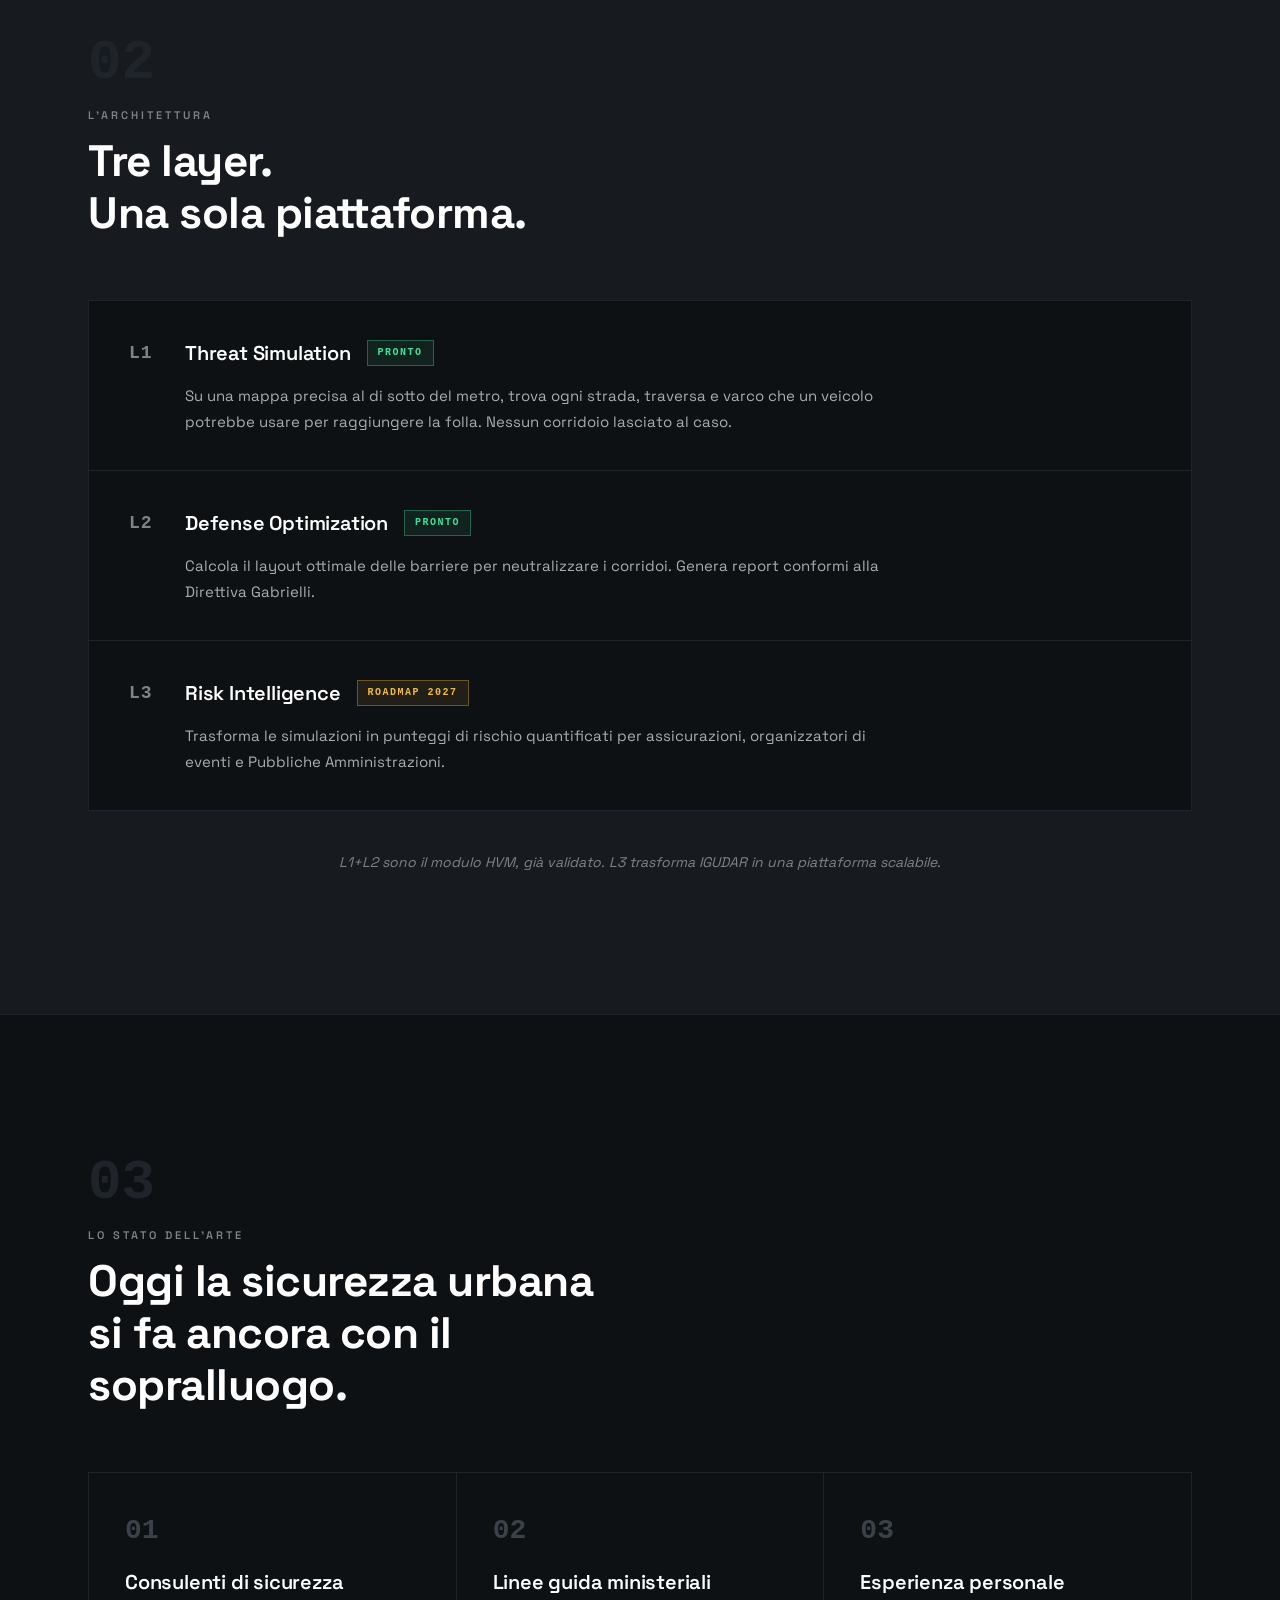
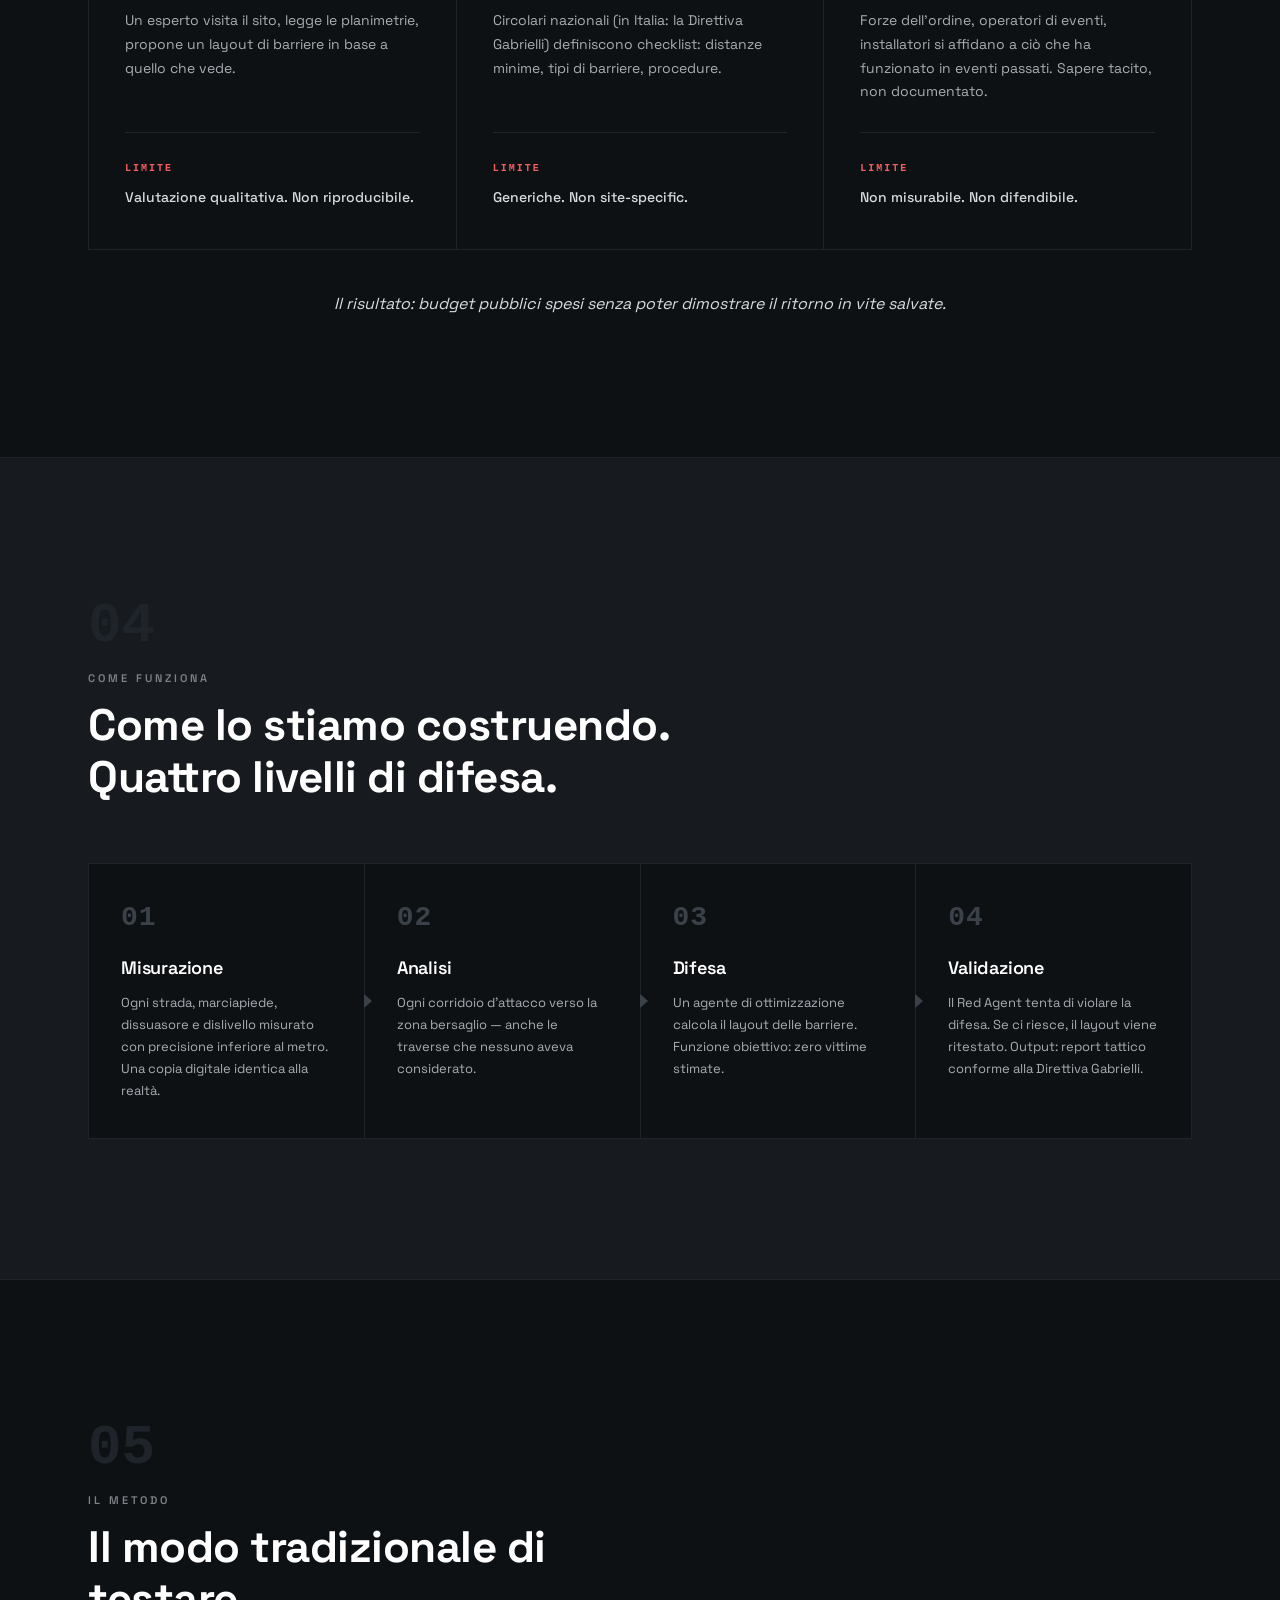
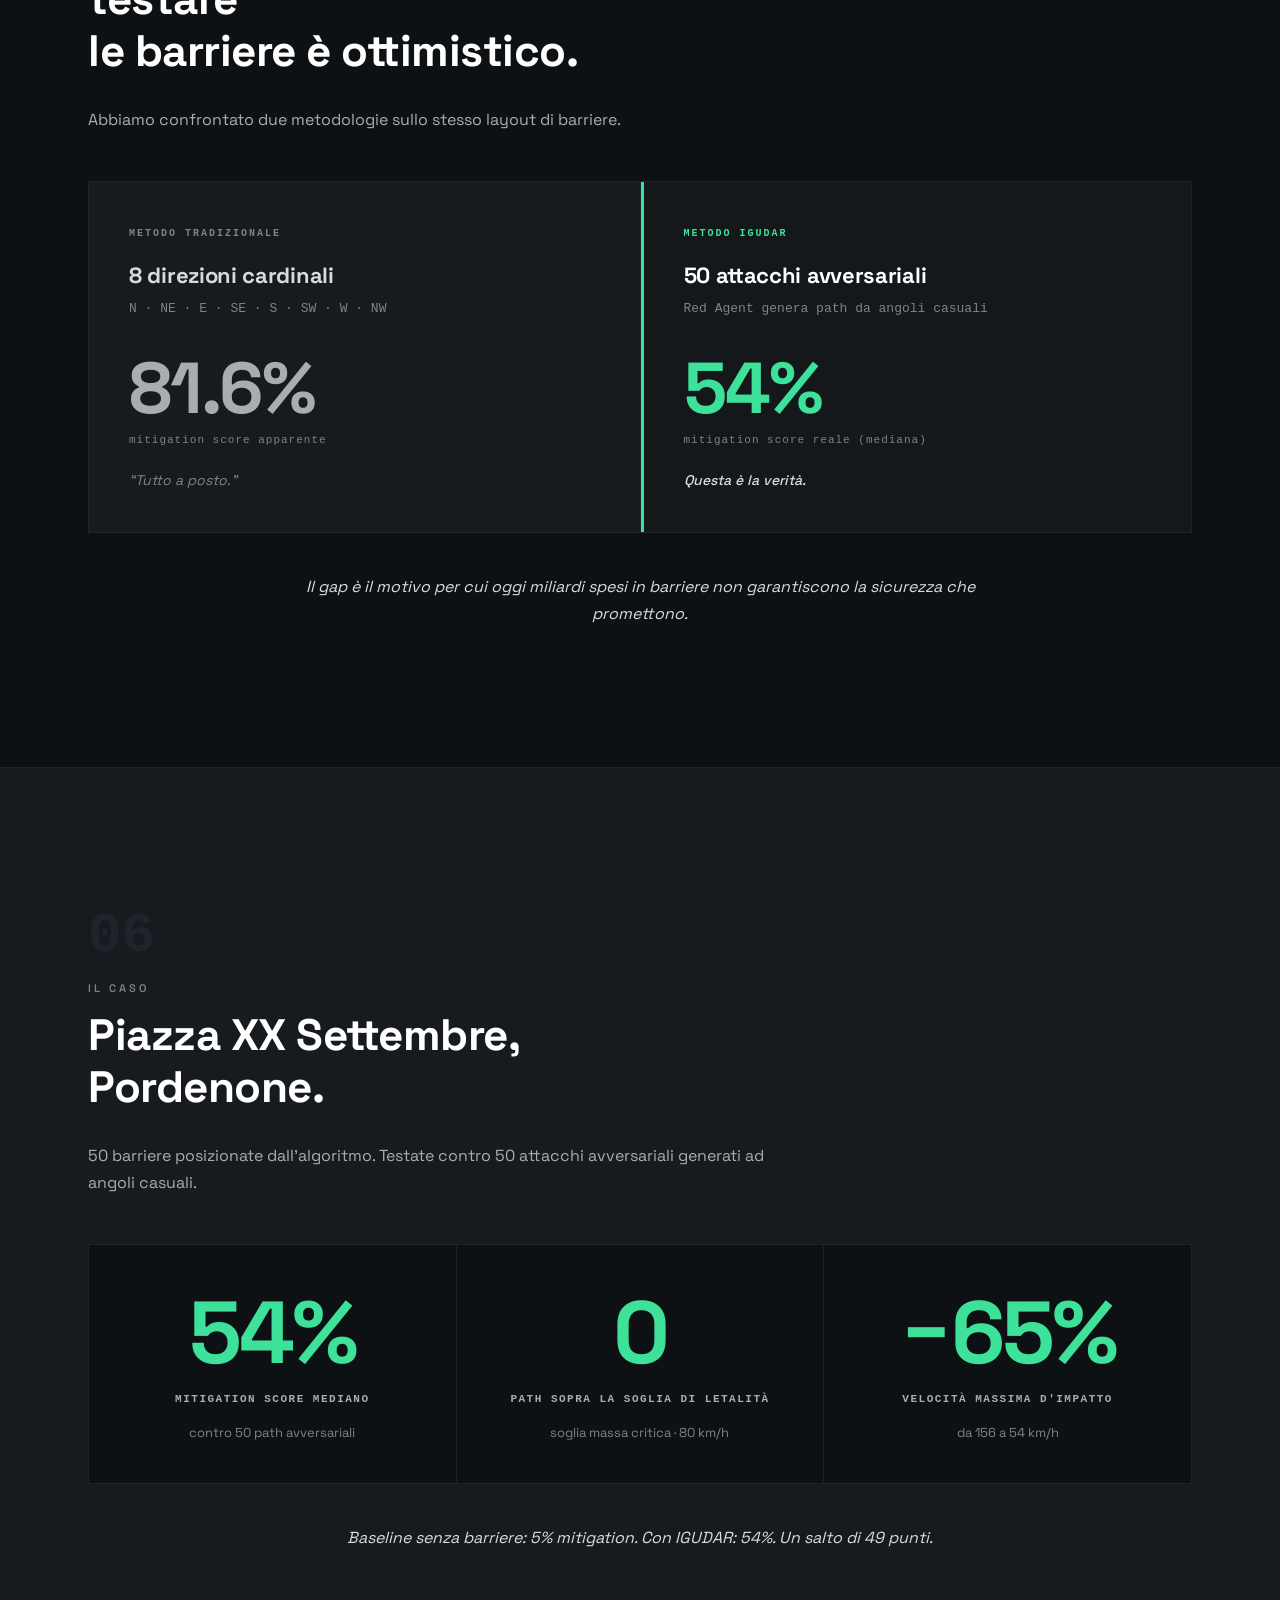
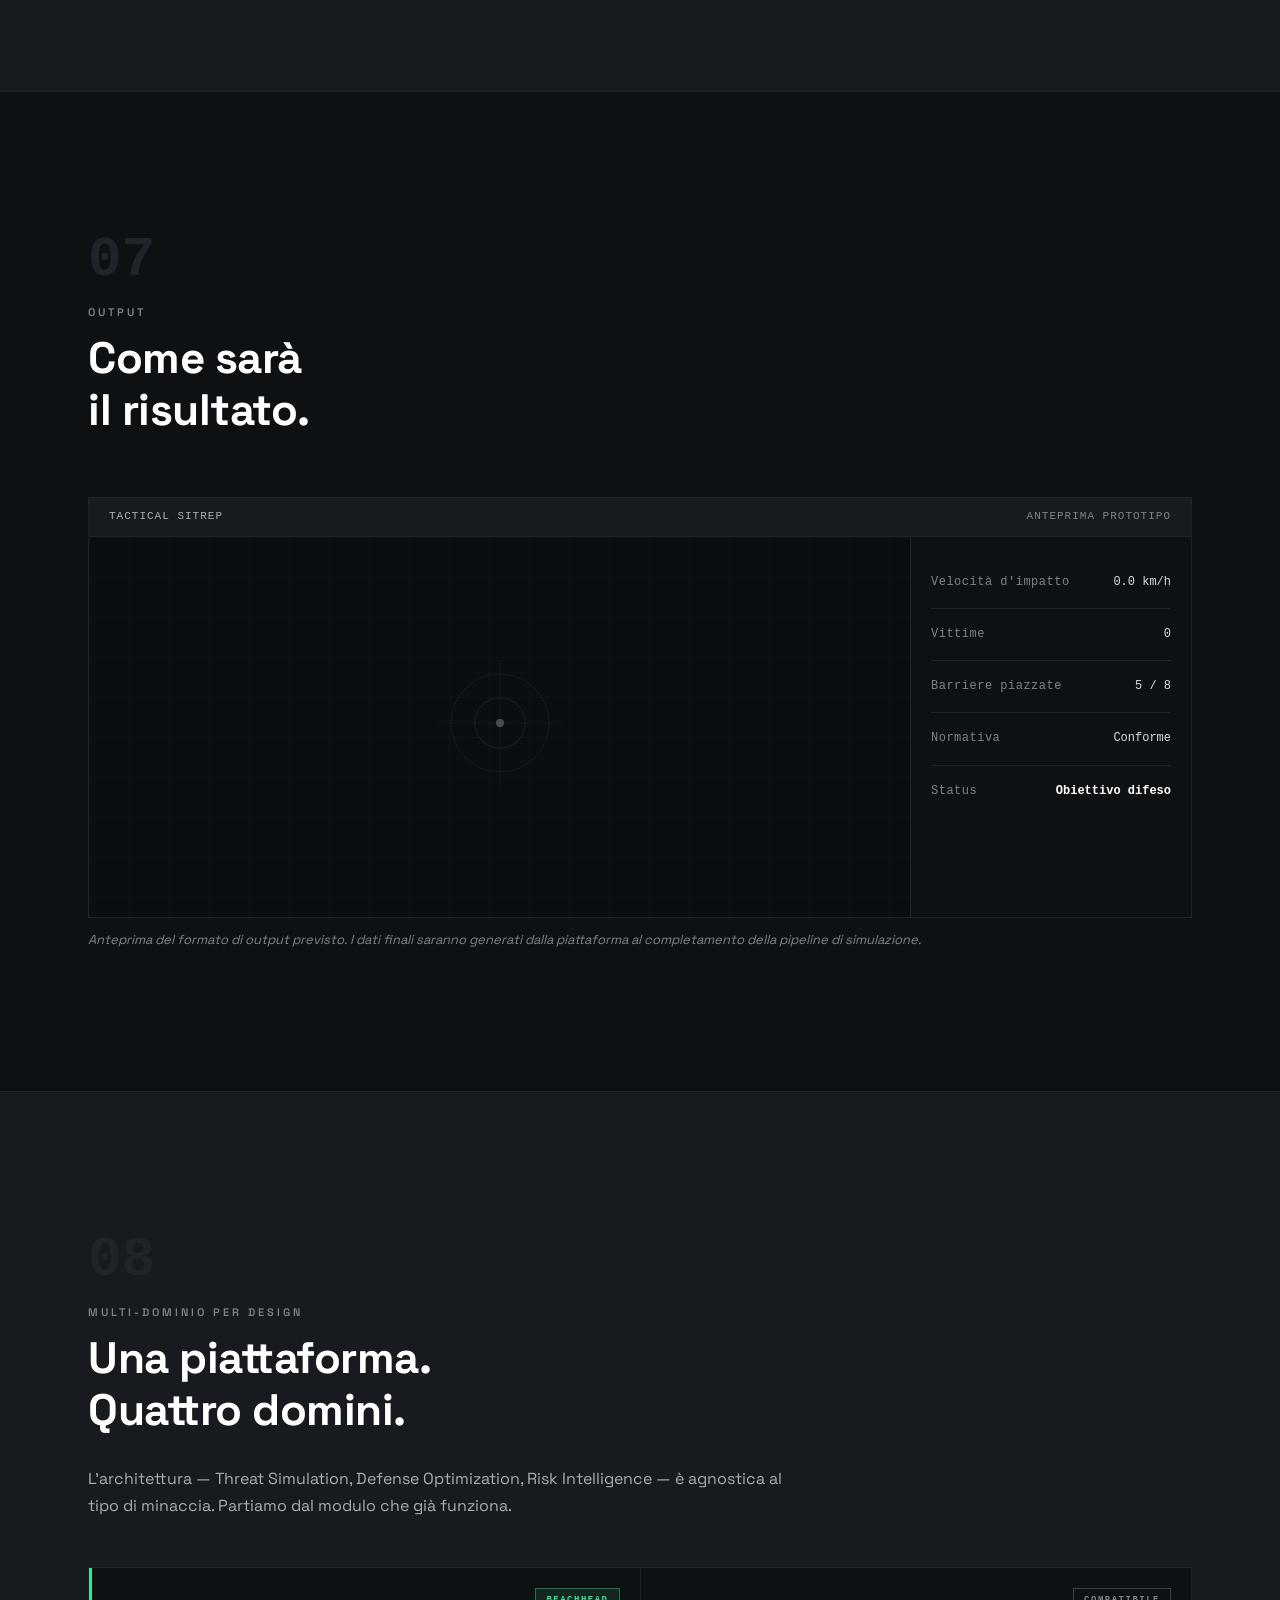
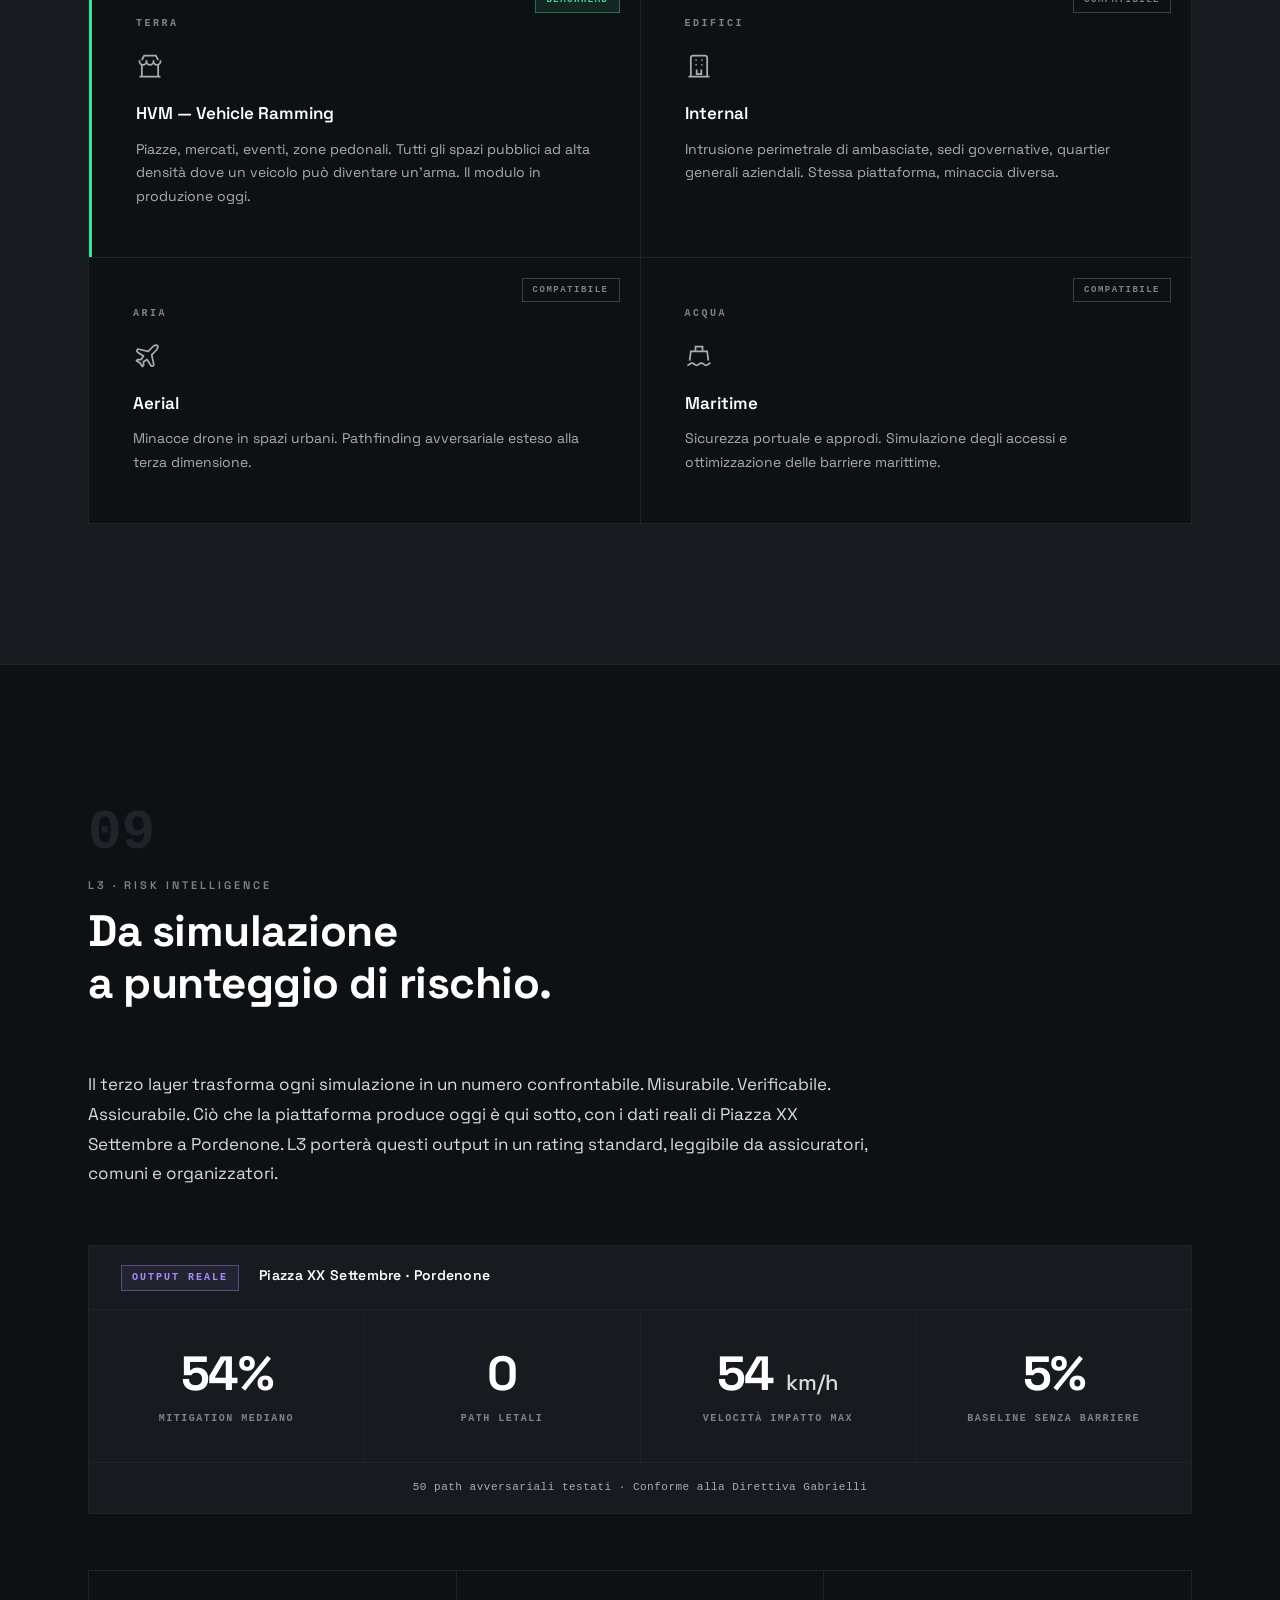
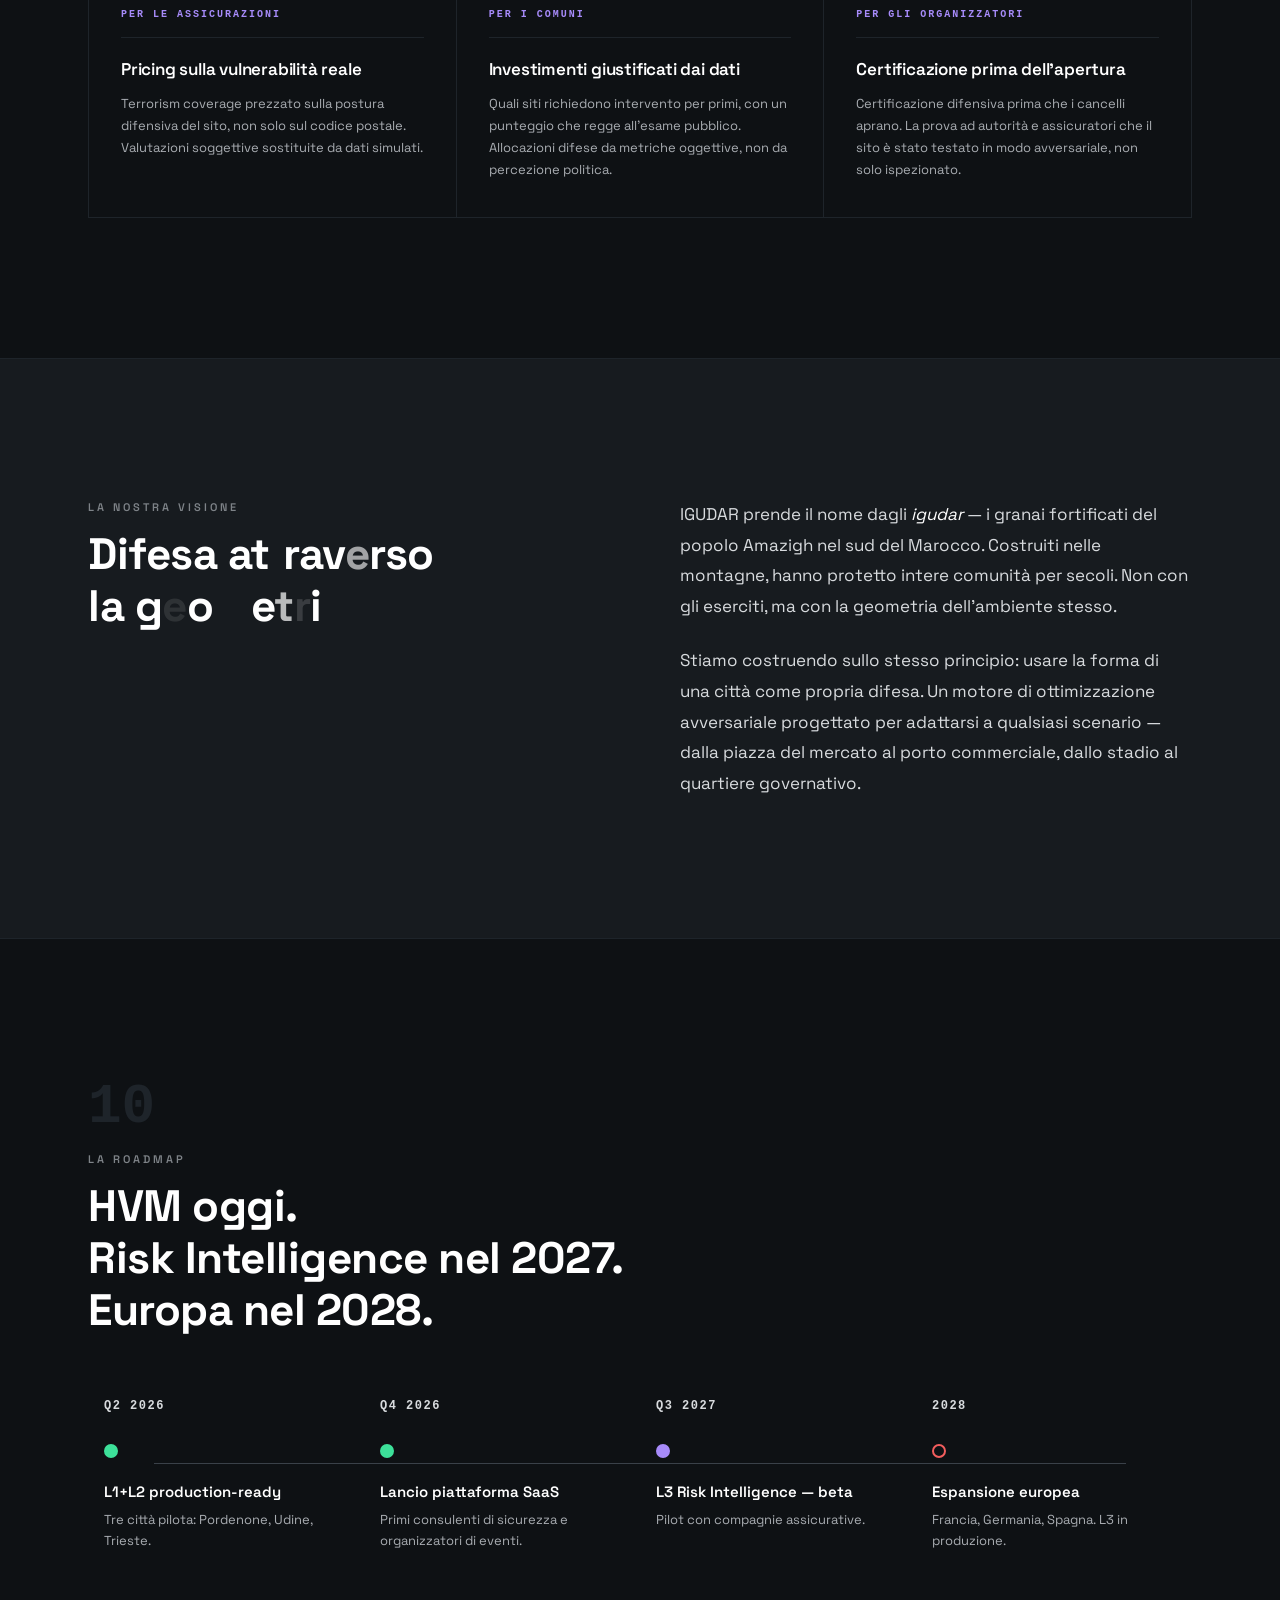
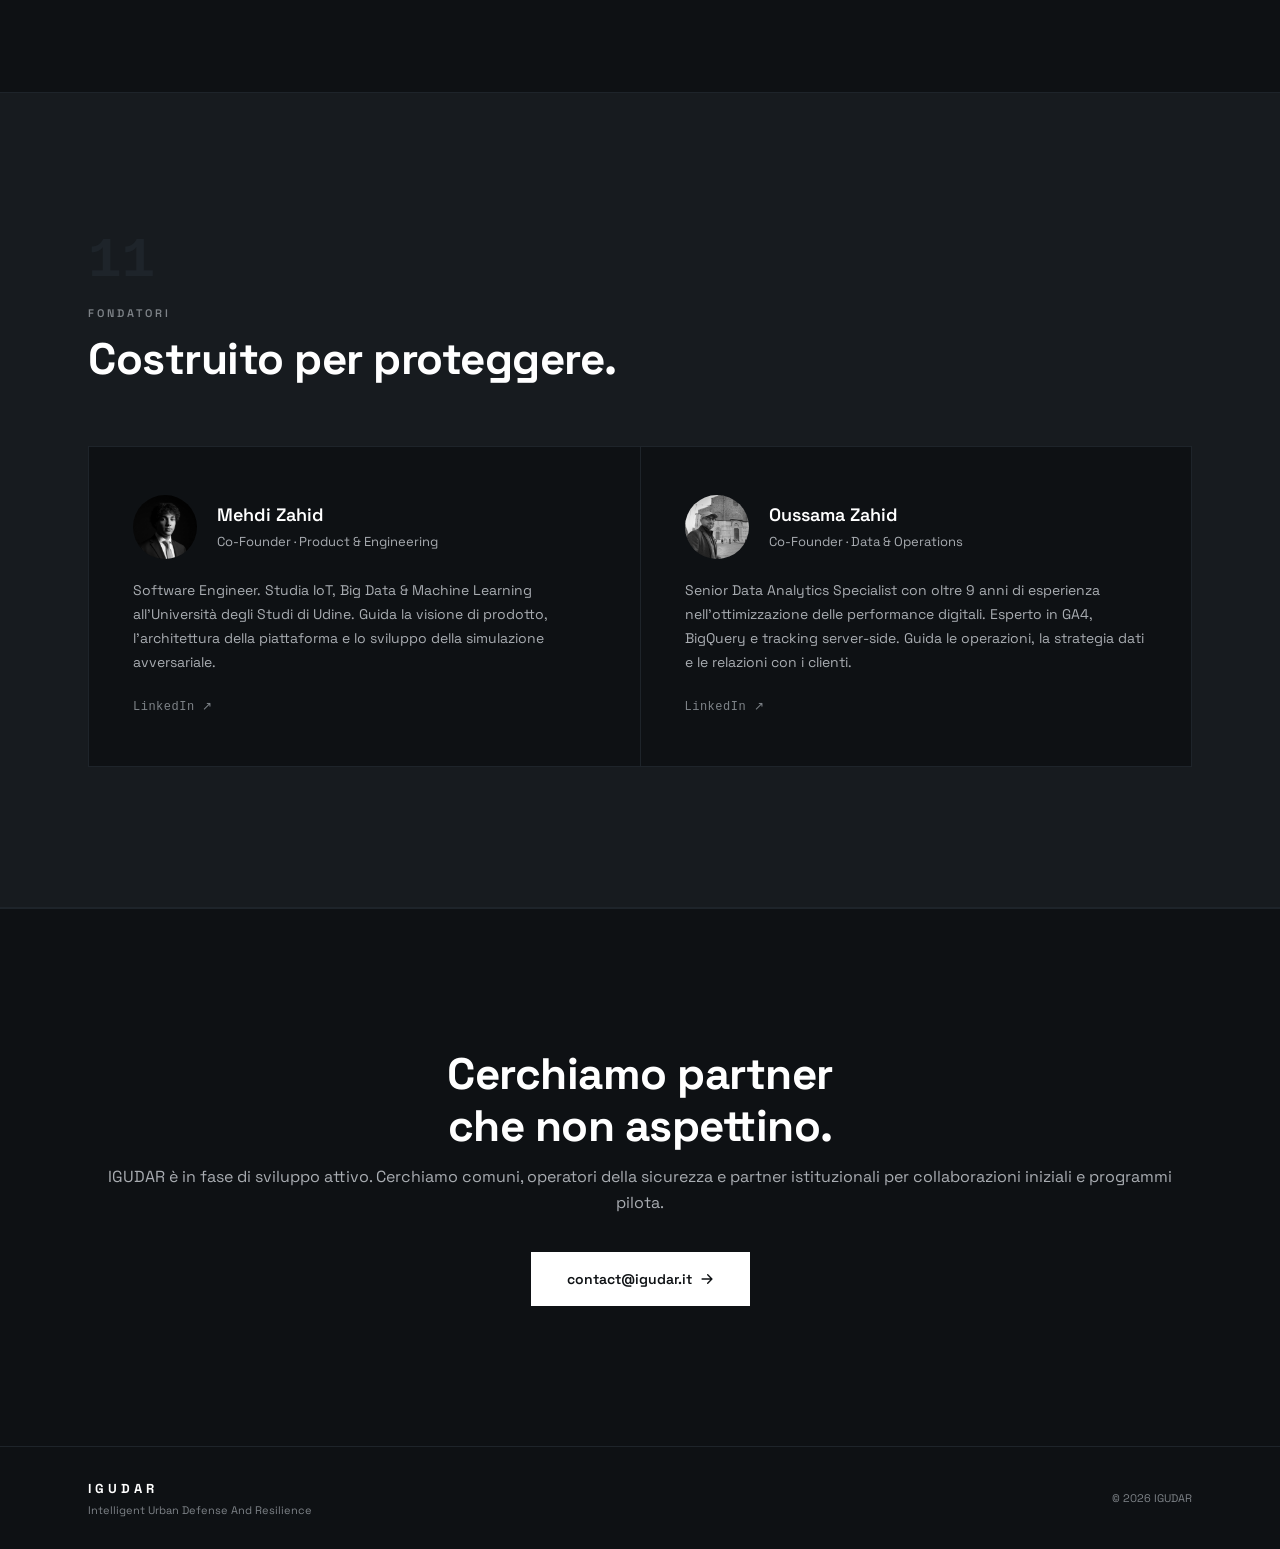
==== commit 8f714594: "Enhance styling and layout across various components" ====
--- a/index.html
+++ b/index.html
@@ -1,5 +1,5 @@
 <!DOCTYPE html>
-<html lang="en">
+<html lang="it">
 <head>
     <meta charset="UTF-8">
     <meta name="viewport" content="width=device-width, initial-scale=1.0">
@@ -37,7 +37,7 @@
                 <a href="#founders" data-en="Founders" data-it="Fondatori">Founders</a>
                 <a href="#contact" class="nav-cta" data-en="Request Demo" data-it="Richiedi Demo">Request Demo</a>
             </div>
-            <button class="lang-btn" id="langToggle">IT</button>
+            <button class="lang-btn" id="langToggle">EN</button>
         </div>
     </nav>
 
@@ -47,7 +47,7 @@
         <div class="hero-content">
             <p class="hero-eyebrow" data-en="Intelligent Urban Defense And Resilience" data-it="Intelligent Urban Defense And Resilience">Intelligent Urban Defense And Resilience</p>
             <h1 class="flicker-text" data-en="Protecting cities before<br>the threat arrives." data-it="Proteggere le citt&agrave; prima<br>che arrivi la minaccia.">Protecting cities before<br>the threat arrives.</h1>
-            <p class="hero-sub" data-en="We are building an AI platform designed to simulate vehicle-ramming attacks on urban environments, identify every vulnerable corridor, and generate optimal defense configurations. So that cities can be tested before they are targeted." data-it="Stiamo costruendo una piattaforma AI progettata per simulare attacchi con veicoli in ambienti urbani, identificare ogni corridoio vulnerabile e generare configurazioni difensive ottimali. Perch&eacute; le citt&agrave; possano essere testate prima di diventare un bersaglio.">We are building an AI platform designed to simulate vehicle-ramming attacks on urban environments, identify every vulnerable corridor, and generate optimal defense configurations. So that cities can be tested before they are targeted.</p>
+            <p class="hero-sub" data-en="We measure every street and curb of the city with sub-meter precision. We simulate how an attacker could move through it. We compute where the barriers have to go. Before anyone tries for real." data-it="Misuriamo ogni strada e marciapiede della citt&agrave; con precisione inferiore al metro. Simuliamo come un attaccante potrebbe muoversi. Calcoliamo dove le barriere devono andare. Prima che qualcuno ci provi davvero.">We measure every street and curb of the city with sub-meter precision. We simulate how an attacker could move through it. We compute where the barriers have to go. Before anyone tries for real.</p>
             <div class="hero-actions">
                 <a href="#platform" class="btn-primary">
                     <span data-en="Learn more" data-it="Scopri di pi&ugrave;">Learn more</span>
@@ -56,35 +56,6 @@
                 <a href="#contact" class="btn-ghost" data-en="Contact us" data-it="Contattaci">Contact us</a>
             </div>
         </div>
-
-        <!-- HUD -->
-        <div class="hud">
-            <div class="hud-left">
-                <div class="hud-label">SYSTEM</div>
-                <div class="hud-items">
-                    <div class="hud-item"><span class="dot on"></span><span>GIS Engine</span></div>
-                    <div class="hud-item"><span class="dot on"></span><span data-en="Threat Simulation" data-it="Simulazione Minacce">Threat Simulation</span></div>
-                    <div class="hud-item"><span class="dot on"></span><span data-en="Defense AI" data-it="AI Difensiva">Defense AI</span></div>
-                    <div class="hud-item"><span class="dot on"></span><span data-en="Compliance" data-it="Conformit&agrave;">Compliance</span></div>
-                </div>
-            </div>
-            <div class="hud-right">
-                <div class="hud-label" data-en="METRICS" data-it="METRICHE">METRICS</div>
-                <div class="hud-items">
-                    <div class="hud-stat"><span class="hud-val">Sub-meter</span><span class="hud-unit" data-en="resolution" data-it="risoluzione">resolution</span></div>
-                    <div class="hud-stat"><span class="hud-val">Real GIS</span><span class="hud-unit" data-en="data source" data-it="fonte dati">data source</span></div>
-                    <div class="hud-stat"><span class="hud-val" data-en="Certified" data-it="Certificate">Certified</span><span class="hud-unit" data-en="barrier modules" data-it="barriere modulari">barrier modules</span></div>
-                </div>
-            </div>
-            <div class="hud-bottom">
-                <div class="hud-feed">
-                    <span class="feed-line" data-en="<span class='feed-ts'>00:01</span> Loading city data&hellip; 208M grid cells processed" data-it="<span class='feed-ts'>00:01</span> Caricamento dati citt&agrave;&hellip; 208M celle griglia elaborate"><span class="feed-ts">00:01</span> Loading city data&hellip; 208M grid cells processed</span>
-                    <span class="feed-line" data-en="<span class='feed-ts'>00:03</span> 4 attack corridors identified" data-it="<span class='feed-ts'>00:03</span> 4 corridoi d'attacco identificati"><span class="feed-ts">00:03</span> 4 attack corridors identified</span>
-                    <span class="feed-line" data-en="<span class='feed-ts'>00:07</span> Defense optimized &mdash; all corridors secured" data-it="<span class='feed-ts'>00:07</span> Difesa ottimizzata &mdash; tutti i corridoi protetti"><span class="feed-ts">00:07</span> Defense optimized &mdash; all corridors secured</span>
-                    <span class="feed-line feed-ok" data-en="<span class='feed-ts'>00:09</span> TARGET DEFENDED &mdash; 0 casualties" data-it="<span class='feed-ts'>00:09</span> OBIETTIVO DIFESO &mdash; 0 vittime"><span class="feed-ts">00:09</span> TARGET DEFENDED &mdash; 0 casualties</span>
-                </div>
-            </div>
-        </div>
     </section>
 
     <!-- STATEMENT -->
@@ -94,80 +65,220 @@
         </div>
     </section>
 
-    <!-- PLATFORM -->
+    <!-- PROBLEM -->
+    <section class="section" id="problem">
+        <div class="container">
+            <div class="section-num reveal">01</div>
+            <p class="section-tag reveal" data-en="THE PROBLEM" data-it="IL PROBLEMA">THE PROBLEM</p>
+            <h2 class="reveal" data-en="In Europe, vehicle ramming<br>is a systemic threat." data-it="In Europa, il vehicle ramming<br>&egrave; una minaccia sistemica.">In Europe, vehicle ramming<br>is a systemic threat.</h2>
+
+            <div class="stat-cards reveal">
+                <div class="stat-card">
+                    <div class="stat-tag" data-en="14 JULY 2016 &middot; NICE" data-it="14 LUGLIO 2016 &middot; NIZZA">14 JULY 2016 &middot; NICE</div>
+                    <div class="stat-num">86</div>
+                    <div class="stat-label" data-en="killed &middot; 434 injured" data-it="morti &middot; 434 feriti">killed &middot; 434 injured</div>
+                    <div class="stat-caption" data-en="19-ton truck along the Promenade des Anglais during Bastille Day fireworks." data-it="Camion da 19 tonnellate sulla Promenade des Anglais durante i fuochi del 14 luglio.">19-ton truck along the Promenade des Anglais during Bastille Day fireworks.</div>
+                </div>
+                <div class="stat-card">
+                    <div class="stat-tag" data-en="19 DEC 2016 &middot; BERLIN" data-it="19 DIC 2016 &middot; BERLINO">19 DEC 2016 &middot; BERLIN</div>
+                    <div class="stat-num">12</div>
+                    <div class="stat-label" data-en="killed &middot; 56 injured" data-it="morti &middot; 56 feriti">killed &middot; 56 injured</div>
+                    <div class="stat-caption" data-en="Hijacked truck rammed into the Breitscheidplatz Christmas market." data-it="Camion dirottato lanciato sul mercatino di Natale di Breitscheidplatz.">Hijacked truck rammed into the Breitscheidplatz Christmas market.</div>
+                </div>
+                <div class="stat-card">
+                    <div class="stat-tag" data-en="20 DEC 2024 &middot; MAGDEBURG" data-it="20 DIC 2024 &middot; MAGDEBURGO">20 DEC 2024 &middot; MAGDEBURG</div>
+                    <div class="stat-num">5</div>
+                    <div class="stat-label" data-en="killed &middot; 200+ injured" data-it="morti &middot; 200+ feriti">killed &middot; 200+ injured</div>
+                    <div class="stat-caption" data-en="SUV driven through the crowd at the Alter Markt Christmas market." data-it="SUV lanciato tra la folla al mercatino di Natale di Alter Markt.">SUV driven through the crowd at the Alter Markt Christmas market.</div>
+                </div>
+            </div>
+
+            <p class="problem-note reveal" data-en="Italy responded with the <strong>Gabrielli Directive (2017)</strong>. But no one knows how to measure its effectiveness." data-it="L'Italia ha risposto con la <strong>Direttiva Gabrielli (2017)</strong>. Ma nessuno sa misurarne l'efficacia.">Italy responded with the <strong>Gabrielli Directive (2017)</strong>. But no one knows how to measure its effectiveness.</p>
+        </div>
+    </section>
+
+    <!-- ARCHITECTURE — 3 LAYERS -->
+    <section class="section section-alt" id="architecture">
+        <div class="container">
+            <div class="section-num reveal">02</div>
+            <p class="section-tag reveal" data-en="THE ARCHITECTURE" data-it="L'ARCHITETTURA">THE ARCHITECTURE</p>
+            <h2 class="reveal" data-en="Three layers.<br>One platform." data-it="Tre layer.<br>Una sola piattaforma.">Three layers.<br>One platform.</h2>
+
+            <div class="layers">
+                <div class="layer reveal">
+                    <div class="layer-head">
+                        <span class="layer-id">L1</span>
+                        <div class="layer-title">
+                            <h3>Threat Simulation</h3>
+                            <span class="layer-status status-ready" data-en="READY" data-it="PRONTO">READY</span>
+                        </div>
+                    </div>
+                    <p data-en="On a map precise to under one meter, it finds every street, side road, and opening a vehicle could use to reach the crowd. No corridor is left unchecked." data-it="Su una mappa precisa al di sotto del metro, trova ogni strada, traversa e varco che un veicolo potrebbe usare per raggiungere la folla. Nessun corridoio lasciato al caso.">On a map precise to under one meter, it finds every street, side road, and opening a vehicle could use to reach the crowd. No corridor is left unchecked.</p>
+                </div>
+                <div class="layer reveal reveal-delay-1">
+                    <div class="layer-head">
+                        <span class="layer-id">L2</span>
+                        <div class="layer-title">
+                            <h3>Defense Optimization</h3>
+                            <span class="layer-status status-ready" data-en="READY" data-it="PRONTO">READY</span>
+                        </div>
+                    </div>
+                    <p data-en="Computes the optimal barrier layout to neutralize every corridor. Generates reports compliant with the Gabrielli Directive." data-it="Calcola il layout ottimale delle barriere per neutralizzare i corridoi. Genera report conformi alla Direttiva Gabrielli.">Computes the optimal barrier layout to neutralize every corridor. Generates reports compliant with the Gabrielli Directive.</p>
+                </div>
+                <div class="layer reveal reveal-delay-2">
+                    <div class="layer-head">
+                        <span class="layer-id">L3</span>
+                        <div class="layer-title">
+                            <h3>Risk Intelligence</h3>
+                            <span class="layer-status status-roadmap" data-en="ROADMAP 2027" data-it="ROADMAP 2027">ROADMAP 2027</span>
+                        </div>
+                    </div>
+                    <p data-en="Turns simulations into quantified risk scores for insurers, event organizers and public administrations." data-it="Trasforma le simulazioni in punteggi di rischio quantificati per assicurazioni, organizzatori di eventi e Pubbliche Amministrazioni.">Turns simulations into quantified risk scores for insurers, event organizers and public administrations.</p>
+                </div>
+            </div>
+
+            <p class="layer-note reveal" data-en="L1+L2 are the HVM module, already validated. L3 turns IGUDAR into a scalable platform." data-it="L1+L2 sono il modulo HVM, gi&agrave; validato. L3 trasforma IGUDAR in una piattaforma scalabile.">L1+L2 are the HVM module, already validated. L3 turns IGUDAR into a scalable platform.</p>
+        </div>
+    </section>
+
+    <!-- STATE OF THE ART -->
     <section class="section" id="platform">
         <div class="container">
-            <div class="section-num reveal">01</div>
-            <p class="section-tag reveal" data-en="THE PLATFORM" data-it="LA PIATTAFORMA">THE PLATFORM</p>
-            <h2 class="reveal" data-en="Every city has vulnerabilities<br>that no one is assessing." data-it="Ogni citt&agrave; ha vulnerabilit&agrave;<br>che nessuno sta valutando.">Every city has vulnerabilities<br>that no one is assessing.</h2>
-
-            <div class="stories reveal">
-                <div class="story">
-                    <div class="story-content">
-                        <h3 data-en="A city protects a piazza by placing bollards on the main road. But a vehicle can still reach the crowd from a 12-meter-wide side street that was never considered." data-it="Una citt&agrave; protegge una piazza piazzando dissuasori sulla strada principale. Un veicolo per&ograve; pu&ograve; ancora raggiungere la folla da una traversa larga 12 metri che non &egrave; mai stata considerata.">A city protects a piazza by placing bollards on the main road. But a vehicle can still reach the crowd from a 12-meter-wide side street that was never considered.</h3>
-                        <p data-en="Cities defend the obvious routes. Attackers exploit the overlooked ones. IGUDAR is designed to map every approach corridor &mdash; including those that appear irrelevant &mdash; because the vulnerability that matters is always the one no one assessed." data-it="Le citt&agrave; difendono i percorsi ovvi. Gli attaccanti sfruttano quelli trascurati. IGUDAR &egrave; progettato per mappare ogni corridoio di approccio &mdash; compresi quelli che appaiono irrilevanti &mdash; perch&eacute; la vulnerabilit&agrave; che conta &egrave; sempre quella che nessuno ha valutato.">Cities defend the obvious routes. Attackers exploit the overlooked ones. IGUDAR is designed to map every approach corridor &mdash; including those that appear irrelevant &mdash; because the vulnerability that matters is always the one no one assessed.</p>
-                    </div>
-                </div>
-                <div class="story">
-                    <div class="story-content">
-                        <h3 data-en="A security consultant places barriers based on experience. But experience doesn't account for 200 possible approach vectors." data-it="Un consulente di sicurezza piazza le barriere in base all'esperienza, che per&ograve; non tiene conto di 200 possibili vettori di approccio.">A security consultant places barriers based on experience. But experience doesn't account for 200 possible approach vectors.</h3>
-                        <p data-en="Our platform is being built to simulate thousands of attack scenarios using real vehicle physics &mdash; mass, velocity, turning radius. Designed to identify the gaps that human assessment structurally cannot see, and recommend placements that are mathematically optimal." data-it="La nostra piattaforma &egrave; in fase di sviluppo per simulare migliaia di scenari d'attacco con fisica veicolare reale &mdash; massa, velocit&agrave;, raggio di sterzata. Progettata per identificare le lacune che la valutazione umana strutturalmente non pu&ograve; vedere e raccomandare piazzamenti matematicamente ottimali.">Our platform is being built to simulate thousands of attack scenarios using real vehicle physics &mdash; mass, velocity, turning radius. Designed to identify the gaps that human assessment structurally cannot see, and recommend placements that are mathematically optimal.</p>
-                    </div>
-                </div>
-                <div class="story">
-                    <div class="story-content">
-                        <h3 data-en="&euro;200,000 spent on barriers. A press conference. A sense of safety. Yet the defenses have never been tested against a determined attacker." data-it="200.000&euro; spesi in barriere. Una conferenza stampa. Un senso di sicurezza. Eppure le difese non sono mai state testate contro un attaccante determinato.">&euro;200,000 spent on barriers. A press conference. A sense of safety. Yet the defenses have never been tested against a determined attacker.</h3>
-                        <p data-en="IGUDAR is designed to fill this gap. Its adversarial AI tests the city's own defenses &mdash; searching for weaknesses, adapting its strategy, exploiting every opening. If the defense fails, it fails in simulation, producing actionable data. Not in the field, producing casualties." data-it="IGUDAR nasce per colmare questo vuoto. La sua AI avversaria testa le difese della citt&agrave; stessa &mdash; cercando punti deboli, adattando la propria strategia, sfruttando ogni varco. Se la difesa cede, cede nella simulazione, producendo dati utili. Non sul campo, producendo vittime.">IGUDAR is designed to fill this gap. Its adversarial AI tests the city's own defenses &mdash; searching for weaknesses, adapting its strategy, exploiting every opening. If the defense fails, it fails in simulation, producing actionable data. Not in the field, producing casualties.</p>
-                    </div>
-                </div>
-            </div>
+            <div class="section-num reveal">03</div>
+            <p class="section-tag reveal" data-en="THE STATE OF THE ART" data-it="LO STATO DELL'ARTE">THE STATE OF THE ART</p>
+            <h2 class="reveal" data-en="Today, urban security is still<br>done with the site visit." data-it="Oggi la sicurezza urbana<br>si fa ancora con il sopralluogo.">Today, urban security is still<br>done with the site visit.</h2>
+
+            <div class="gap-cards reveal">
+                <div class="gap-card">
+                    <div class="gap-idx">01</div>
+                    <h3 data-en="Security consultants" data-it="Consulenti di sicurezza">Security consultants</h3>
+                    <p class="gap-desc" data-en="A human expert walks the site, reads the plans, proposes a barrier layout based on what they see." data-it="Un esperto visita il sito, legge le planimetrie, propone un layout di barriere in base a quello che vede.">A human expert walks the site, reads the plans, proposes a barrier layout based on what they see.</p>
+                    <div class="gap-limit">
+                        <span class="gap-limit-tag" data-en="LIMITATION" data-it="LIMITE">LIMITATION</span>
+                        <p data-en="Qualitative assessment. Not reproducible." data-it="Valutazione qualitativa. Non riproducibile.">Qualitative assessment. Not reproducible.</p>
+                    </div>
+                </div>
+                <div class="gap-card">
+                    <div class="gap-idx">02</div>
+                    <h3 data-en="Ministerial guidelines" data-it="Linee guida ministeriali">Ministerial guidelines</h3>
+                    <p class="gap-desc" data-en="National circulars (Italy: Gabrielli Directive) define checklists: minimum distances, barrier types, procedures." data-it="Circolari nazionali (in Italia: la Direttiva Gabrielli) definiscono checklist: distanze minime, tipi di barriere, procedure.">National circulars (Italy: Gabrielli Directive) define checklists: minimum distances, barrier types, procedures.</p>
+                    <div class="gap-limit">
+                        <span class="gap-limit-tag" data-en="LIMITATION" data-it="LIMITE">LIMITATION</span>
+                        <p data-en="Generic. Not site-specific." data-it="Generiche. Non site-specific.">Generic. Not site-specific.</p>
+                    </div>
+                </div>
+                <div class="gap-card">
+                    <div class="gap-idx">03</div>
+                    <h3 data-en="Personal experience" data-it="Esperienza personale">Personal experience</h3>
+                    <p class="gap-desc" data-en="Law enforcement, event operators, installers rely on what worked in past events. Tacit knowledge, not documented." data-it="Forze dell'ordine, operatori di eventi, installatori si affidano a ci&ograve; che ha funzionato in eventi passati. Sapere tacito, non documentato.">Law enforcement, event operators, installers rely on what worked in past events. Tacit knowledge, not documented.</p>
+                    <div class="gap-limit">
+                        <span class="gap-limit-tag" data-en="LIMITATION" data-it="LIMITE">LIMITE</span>
+                        <p data-en="Not measurable. Not defensible." data-it="Non misurabile. Non difendibile.">Not measurable. Not defensible.</p>
+                    </div>
+                </div>
+            </div>
+
+            <p class="gap-note reveal" data-en="The result: public budgets spent without being able to prove the return in lives saved." data-it="Il risultato: budget pubblici spesi senza poter dimostrare il ritorno in vite salvate.">The result: public budgets spent without being able to prove the return in lives saved.</p>
         </div>
     </section>
 
     <!-- HOW IT WORKS -->
     <section class="section section-alt" id="how">
         <div class="container">
-            <div class="section-num reveal">02</div>
+            <div class="section-num reveal">04</div>
             <p class="section-tag reveal" data-en="HOW IT WORKS" data-it="COME FUNZIONA">HOW IT WORKS</p>
             <h2 class="reveal" data-en="How we're building it.<br>Four layers of defense." data-it="Come lo stiamo costruendo.<br>Quattro livelli di difesa.">How we're building it.<br>Four layers of defense.</h2>
 
-            <div class="steps">
-                <div class="step reveal">
-                    <div class="step-num">01</div>
-                    <div class="step-body">
-                        <h3 data-en="Ingest" data-it="Acquisizione">Ingest</h3>
-                        <p data-en="The platform ingests real-world geographic data to build a precise digital twin of the urban environment at sub-meter resolution. Every street, every curb, every infrastructure element." data-it="La piattaforma acquisisce dati geografici reali per costruire un gemello digitale preciso dell'ambiente urbano a risoluzione sub-metrica. Ogni strada, ogni marciapiede, ogni elemento infrastrutturale.">The platform ingests real-world geographic data to build a precise digital twin of the urban environment at sub-meter resolution. Every street, every curb, every infrastructure element.</p>
-                    </div>
-                </div>
-                <div class="step reveal reveal-delay-1">
-                    <div class="step-num">02</div>
-                    <div class="step-body">
-                        <h3 data-en="Analyze" data-it="Analisi">Analyze</h3>
-                        <p data-en="Algorithmic analysis identifies every corridor a vehicle could use to reach the target zone. Not just the main roads &mdash; every side street, every passage, every overlooked vulnerability in the perimeter." data-it="L'analisi algoritmica identifica ogni corridoio che un veicolo potrebbe usare per raggiungere la zona bersaglio. Non solo le strade principali &mdash; ogni traversa, ogni passaggio, ogni vulnerabilit&agrave; trascurata nel perimetro.">Algorithmic analysis identifies every corridor a vehicle could use to reach the target zone. Not just the main roads &mdash; every side street, every passage, every overlooked vulnerability in the perimeter.</p>
-                    </div>
-                </div>
-                <div class="step reveal reveal-delay-2">
-                    <div class="step-num">03</div>
-                    <div class="step-body">
-                        <h3 data-en="Defend" data-it="Difesa">Defend</h3>
-                        <p data-en="An optimization agent computes barrier placement across the tactical landscape, adapting as corridors close. The objective function is single-minded: minimize projected casualties to zero." data-it="Un agente di ottimizzazione calcola il posizionamento delle barriere nel panorama tattico, adattandosi man mano che i corridoi si chiudono. La funzione obiettivo &egrave; una sola: ridurre le vittime stimate a zero.">An optimization agent computes barrier placement across the tactical landscape, adapting as corridors close. The objective function is single-minded: minimize projected casualties to zero.</p>
-                    </div>
-                </div>
-                <div class="step reveal reveal-delay-3">
-                    <div class="step-num">04</div>
-                    <div class="step-body">
-                        <h3 data-en="Validate" data-it="Validazione">Validate</h3>
-                        <p data-en="A Red Agent &mdash; adversarial AI &mdash; attempts to breach the defense. If it succeeds, the configuration is revised and retested. The output: a tactical report with casualty projections, velocity analysis, and regulatory compliance." data-it="Un Red Agent &mdash; AI avversaria &mdash; tenta di violare la difesa. Se ci riesce, la configurazione viene rivista e ritestata. Il risultato: un report tattico con le proiezioni delle vittime, l'analisi della velocit&agrave; e la conformit&agrave; normativa.">A Red Agent &mdash; adversarial AI &mdash; attempts to breach the defense. If it succeeds, the configuration is revised and retested. The output: a tactical report with casualty projections, velocity analysis, and regulatory compliance.</p>
-                    </div>
-                </div>
-            </div>
+            <div class="pipeline reveal">
+                <div class="pipe-step">
+                    <div class="pipe-num">01</div>
+                    <h3 data-en="Measure" data-it="Misurazione">Measure</h3>
+                    <p data-en="Every street, curb, bollard, and elevation of the site measured with sub-meter precision. A digital copy identical to reality." data-it="Ogni strada, marciapiede, dissuasore e dislivello misurato con precisione inferiore al metro. Una copia digitale identica alla realt&agrave;.">Every street, curb, bollard, and elevation of the site measured with sub-meter precision. A digital copy identical to reality.</p>
+                </div>
+                <div class="pipe-step">
+                    <div class="pipe-num">02</div>
+                    <h3 data-en="Analyze" data-it="Analisi">Analyze</h3>
+                    <p data-en="Every attack corridor toward the target zone &mdash; including the side streets no one considered." data-it="Ogni corridoio d'attacco verso la zona bersaglio &mdash; anche le traverse che nessuno aveva considerato.">Every attack corridor toward the target zone &mdash; including the side streets no one considered.</p>
+                </div>
+                <div class="pipe-step">
+                    <div class="pipe-num">03</div>
+                    <h3 data-en="Defend" data-it="Difesa">Defend</h3>
+                    <p data-en="An optimization agent computes the barrier layout. Objective function: zero projected casualties." data-it="Un agente di ottimizzazione calcola il layout delle barriere. Funzione obiettivo: zero vittime stimate.">An optimization agent computes the barrier layout. Objective function: zero projected casualties.</p>
+                </div>
+                <div class="pipe-step">
+                    <div class="pipe-num">04</div>
+                    <h3 data-en="Validate" data-it="Validazione">Validate</h3>
+                    <p data-en="The Red Agent tries to break the defense. If it succeeds, the layout is retested. Output: Gabrielli-compliant tactical report." data-it="Il Red Agent tenta di violare la difesa. Se ci riesce, il layout viene ritestato. Output: report tattico conforme alla Direttiva Gabrielli.">The Red Agent tries to break the defense. If it succeeds, the layout is retested. Output: Gabrielli-compliant tactical report.</p>
+                </div>
+            </div>
+        </div>
+    </section>
+
+    <!-- METHOD — adversarial comparison -->
+    <section class="section" id="method">
+        <div class="container">
+            <div class="section-num reveal">05</div>
+            <p class="section-tag reveal" data-en="THE METHOD" data-it="IL METODO">THE METHOD</p>
+            <h2 class="reveal" data-en="The traditional way of testing<br>barriers is optimistic." data-it="Il modo tradizionale di testare<br>le barriere &egrave; ottimistico.">The traditional way of testing<br>barriers is optimistic.</h2>
+            <p class="method-intro reveal" data-en="We compared two methodologies on the same barrier layout." data-it="Abbiamo confrontato due metodologie sullo stesso layout di barriere.">We compared two methodologies on the same barrier layout.</p>
+
+            <div class="method-compare reveal">
+                <div class="method-col method-trad">
+                    <div class="method-tag" data-en="TRADITIONAL METHOD" data-it="METODO TRADIZIONALE">TRADITIONAL METHOD</div>
+                    <h3 data-en="8 cardinal directions" data-it="8 direzioni cardinali">8 cardinal directions</h3>
+                    <p class="method-sub">N &middot; NE &middot; E &middot; SE &middot; S &middot; SW &middot; W &middot; NW</p>
+                    <div class="method-score">81.6%</div>
+                    <div class="method-score-label" data-en="apparent mitigation score" data-it="mitigation score apparente">apparent mitigation score</div>
+                    <p class="method-quip" data-en="&ldquo;Everything is fine.&rdquo;" data-it="&ldquo;Tutto a posto.&rdquo;">&ldquo;Everything is fine.&rdquo;</p>
+                </div>
+                <div class="method-col method-ig">
+                    <div class="method-tag" data-en="IGUDAR METHOD" data-it="METODO IGUDAR">IGUDAR METHOD</div>
+                    <h3 data-en="50 adversarial attacks" data-it="50 attacchi avversariali">50 adversarial attacks</h3>
+                    <p class="method-sub" data-en="Red Agent generates paths from random angles" data-it="Red Agent genera path da angoli casuali">Red Agent generates paths from random angles</p>
+                    <div class="method-score">54%</div>
+                    <div class="method-score-label" data-en="real mitigation score (median)" data-it="mitigation score reale (mediana)">real mitigation score (median)</div>
+                    <p class="method-quip" data-en="This is the truth." data-it="Questa &egrave; la verit&agrave;.">This is the truth.</p>
+                </div>
+            </div>
+
+            <p class="method-note reveal" data-en="The gap is why billions spent on barriers do not deliver the security they promise." data-it="Il gap &egrave; il motivo per cui oggi miliardi spesi in barriere non garantiscono la sicurezza che promettono.">The gap is why billions spent on barriers do not deliver the security they promise.</p>
+        </div>
+    </section>
+
+    <!-- CASE — Pordenone -->
+    <section class="section section-alt" id="case">
+        <div class="container">
+            <div class="section-num reveal">06</div>
+            <p class="section-tag reveal" data-en="THE CASE" data-it="IL CASO">THE CASE</p>
+            <h2 class="reveal" data-en="Piazza XX Settembre,<br>Pordenone." data-it="Piazza XX Settembre,<br>Pordenone.">Piazza XX Settembre,<br>Pordenone.</h2>
+            <p class="case-intro reveal" data-en="50 barriers placed by the algorithm. Tested against 50 adversarial attacks generated at random angles." data-it="50 barriere posizionate dall'algoritmo. Testate contro 50 attacchi avversariali generati ad angoli casuali.">50 barriers placed by the algorithm. Tested against 50 adversarial attacks generated at random angles.</p>
+
+            <div class="stat-cards case-stats reveal">
+                <div class="stat-card stat-ok">
+                    <div class="stat-num">54%</div>
+                    <div class="stat-label" data-en="median mitigation score" data-it="mitigation score mediano">median mitigation score</div>
+                    <div class="stat-caption" data-en="against 50 adversarial paths" data-it="contro 50 path avversariali">against 50 adversarial paths</div>
+                </div>
+                <div class="stat-card stat-ok">
+                    <div class="stat-num">0</div>
+                    <div class="stat-label" data-en="paths above lethality threshold" data-it="path sopra la soglia di letalit&agrave;">paths above lethality threshold</div>
+                    <div class="stat-caption" data-en="mass casualty zone &middot; 80 km/h" data-it="soglia massa critica &middot; 80 km/h">mass casualty zone &middot; 80 km/h</div>
+                </div>
+                <div class="stat-card stat-ok">
+                    <div class="stat-num">&minus;65%</div>
+                    <div class="stat-label" data-en="max impact velocity" data-it="velocit&agrave; massima d'impatto">max impact velocity</div>
+                    <div class="stat-caption" data-en="from 156 to 54 km/h" data-it="da 156 a 54 km/h">from 156 to 54 km/h</div>
+                </div>
+            </div>
+
+            <p class="case-note reveal" data-en="Baseline without barriers: 5% mitigation. With IGUDAR: 54%. A jump of 49 points." data-it="Baseline senza barriere: 5% mitigation. Con IGUDAR: 54%. Un salto di 49 punti.">Baseline without barriers: 5% mitigation. With IGUDAR: 54%. A jump of 49 points.</p>
         </div>
     </section>
 
     <!-- SITREP -->
     <section class="section">
         <div class="container">
-            <div class="section-num reveal">03</div>
+            <div class="section-num reveal">07</div>
             <p class="section-tag reveal">OUTPUT</p>
             <h2 class="reveal" data-en="What the output<br>will look like." data-it="Come sar&agrave;<br>il risultato.">What the output<br>will look like.</h2>
 
@@ -201,41 +312,50 @@
         </div>
     </section>
 
-    <!-- DEFEND ANYTHING -->
+    <!-- MULTI-DOMAIN -->
     <section class="section section-alt" id="defend">
         <div class="container">
-            <div class="section-num reveal">04</div>
-            <p class="section-tag reveal" data-en="DEFEND ANYTHING" data-it="DIFENDI QUALSIASI COSA">DEFEND ANYTHING</p>
-            <h2 class="reveal" data-en="Designed for every scenario.<br>From day one." data-it="Progettato per ogni scenario.<br>Dal primo giorno.">Designed for every scenario.<br>From day one.</h2>
+            <div class="section-num reveal">08</div>
+            <p class="section-tag reveal" data-en="MULTI-DOMAIN BY DESIGN" data-it="MULTI-DOMINIO PER DESIGN">MULTI-DOMAIN BY DESIGN</p>
+            <h2 class="reveal" data-en="One platform.<br>Four domains." data-it="Una piattaforma.<br>Quattro domini.">One platform.<br>Four domains.</h2>
+            <p class="defend-intro reveal" data-en="The architecture &mdash; Threat Simulation, Defense Optimization, Risk Intelligence &mdash; is agnostic to the type of threat. We start from the module that already works." data-it="L'architettura &mdash; Threat Simulation, Defense Optimization, Risk Intelligence &mdash; &egrave; agnostica al tipo di minaccia. Partiamo dal modulo che gi&agrave; funziona.">The architecture &mdash; Threat Simulation, Defense Optimization, Risk Intelligence &mdash; is agnostic to the type of threat. We start from the module that already works.</p>
 
             <div class="models-grid">
-                <div class="model-card reveal reveal-delay-1">
+                <div class="model-card model-beachhead reveal reveal-delay-1">
+                    <span class="model-status status-beachhead">BEACHHEAD</span>
+                    <div class="model-tag" data-en="LAND" data-it="TERRA">LAND</div>
                     <div class="model-icon">
                         <svg viewBox="0 0 24 24" fill="none" stroke="currentColor" stroke-width="1.5"><path d="M3 21h18M3 7v1a3 3 0 006 0V7m0 1a3 3 0 006 0V7m0 1a3 3 0 006 0V7M5 21V10.7M19 21V10.7"/><path d="M5 7l2-4h10l2 4"/></svg>
                     </div>
-                    <h3 data-en="Public Squares" data-it="Piazze Pubbliche">Public Squares</h3>
-                    <p data-en="Markets, festivals, pedestrian zones. Open spaces with high crowd density and no structural perimeter &mdash; the environments where traditional security measures are least effective and exposure is highest." data-it="Mercati, festival, zone pedonali. Spazi aperti ad alta densit&agrave; di folla e senza perimetro strutturale &mdash; gli ambienti dove le misure di sicurezza tradizionali sono meno efficaci e l'esposizione &egrave; massima.">Markets, festivals, pedestrian zones. Open spaces with high crowd density and no structural perimeter &mdash; the environments where traditional security measures are least effective and exposure is highest.</p>
+                    <h3 data-en="HVM &mdash; Vehicle Ramming" data-it="HVM &mdash; Vehicle Ramming">HVM &mdash; Vehicle Ramming</h3>
+                    <p data-en="Squares, markets, events, pedestrian zones. All public spaces with high crowd density where a vehicle can become a weapon. The module in production today." data-it="Piazze, mercati, eventi, zone pedonali. Tutti gli spazi pubblici ad alta densit&agrave; dove un veicolo pu&ograve; diventare un'arma. Il modulo in produzione oggi.">Squares, markets, events, pedestrian zones. All public spaces with high crowd density where a vehicle can become a weapon. The module in production today.</p>
                 </div>
                 <div class="model-card reveal reveal-delay-2">
+                    <span class="model-status status-compat" data-en="COMPATIBLE" data-it="COMPATIBILE">COMPATIBLE</span>
+                    <div class="model-tag" data-en="BUILDINGS" data-it="EDIFICI">BUILDINGS</div>
                     <div class="model-icon">
                         <svg viewBox="0 0 24 24" fill="none" stroke="currentColor" stroke-width="1.5"><path d="M19 21V5a2 2 0 00-2-2H7a2 2 0 00-2 2v16m14 0H5m14 0h2m-16 0H3"/><path d="M9 7h1m-1 4h1m4-4h1m-1 4h1m-5 4v4h4v-4"/></svg>
                     </div>
-                    <h3 data-en="Buildings &amp; Facilities" data-it="Edifici e Strutture">Buildings &amp; Facilities</h3>
-                    <p data-en="Embassies, government offices, corporate headquarters. Perimeter defense optimized for complex architectural layouts with multiple access points and high-value targets." data-it="Ambasciate, uffici governativi, sedi aziendali. Difesa perimetrale ottimizzata per layout architettonici complessi con punti di accesso multipli e obiettivi ad alto valore.">Embassies, government offices, corporate headquarters. Perimeter defense optimized for complex architectural layouts with multiple access points and high-value targets.</p>
+                    <h3>Internal</h3>
+                    <p data-en="Perimeter intrusion of embassies, government offices, corporate headquarters. Same platform, different threat." data-it="Intrusione perimetrale di ambasciate, sedi governative, quartier generali aziendali. Stessa piattaforma, minaccia diversa.">Perimeter intrusion of embassies, government offices, corporate headquarters. Same platform, different threat.</p>
                 </div>
                 <div class="model-card reveal reveal-delay-3">
+                    <span class="model-status status-compat" data-en="COMPATIBLE" data-it="COMPATIBILE">COMPATIBLE</span>
+                    <div class="model-tag" data-en="AIR" data-it="ARIA">AIR</div>
                     <div class="model-icon">
-                        <svg viewBox="0 0 24 24" fill="none" stroke="currentColor" stroke-width="1.5"><circle cx="12" cy="12" r="10"/><path d="M2 12h20M12 2a15.3 15.3 0 014 10 15.3 15.3 0 01-4 10 15.3 15.3 0 01-4-10 15.3 15.3 0 014-10z"/></svg>
-                    </div>
-                    <h3 data-en="Critical Infrastructure" data-it="Infrastrutture Critiche">Critical Infrastructure</h3>
-                    <p data-en="Airports, train stations, energy facilities. Threat modeling at scale across interconnected infrastructure with cascading vulnerability analysis and multi-vector scenario planning." data-it="Aeroporti, stazioni, impianti energetici. Analisi delle minacce su larga scala attraverso infrastrutture interconnesse, con valutazione delle vulnerabilit&agrave; a cascata e simulazione di scenari multi-vettore.">Airports, train stations, energy facilities. Threat modeling at scale across interconnected infrastructure with cascading vulnerability analysis and multi-vector scenario planning.</p>
+                        <svg viewBox="0 0 24 24" fill="none" stroke="currentColor" stroke-width="1.5" stroke-linecap="round" stroke-linejoin="round"><path d="M17.8 19.2 16 11l3.5-3.5C21 6 21.5 4 21 3c-1-.5-3 0-4.5 1.5L13 8 4.8 6.2c-.5-.1-.9.1-1.1.5l-.3.5c-.2.5-.1 1 .3 1.3L9 12l-2 3H4l-1 1 3 2 2 3 1-1v-3l3-2 3.5 5.3c.3.4.8.5 1.3.3l.5-.2c.4-.3.6-.7.5-1.2z"/></svg>
+                    </div>
+                    <h3>Aerial</h3>
+                    <p data-en="Drone threats in urban spaces. Adversarial pathfinding extended to the third dimension." data-it="Minacce drone in spazi urbani. Pathfinding avversariale esteso alla terza dimensione.">Drone threats in urban spaces. Adversarial pathfinding extended to the third dimension.</p>
                 </div>
                 <div class="model-card reveal reveal-delay-4">
+                    <span class="model-status status-compat" data-en="COMPATIBLE" data-it="COMPATIBILE">COMPATIBLE</span>
+                    <div class="model-tag" data-en="WATER" data-it="ACQUA">WATER</div>
                     <div class="model-icon">
-                        <svg viewBox="0 0 24 24" fill="none" stroke="currentColor" stroke-width="1.5"><path d="M12 22s8-4 8-10V5l-8-3-8 3v7c0 6 8 10 8 10z"/></svg>
-                    </div>
-                    <h3 data-en="Events &amp; Temporary Sites" data-it="Eventi e Siti Temporanei">Events &amp; Temporary Sites</h3>
-                    <p data-en="Concerts, sports events, political rallies. Rapidly deployable defense plans for temporary venues where crowd dynamics, site geometry, and time constraints demand a different approach." data-it="Concerti, eventi sportivi, comizi. Piani difensivi rapidamente implementabili per sedi temporanee dove dinamiche di folla, geometria del sito e vincoli temporali richiedono un approccio diverso.">Concerts, sports events, political rallies. Rapidly deployable defense plans for temporary venues where crowd dynamics, site geometry, and time constraints demand a different approach.</p>
+                        <svg viewBox="0 0 24 24" fill="none" stroke="currentColor" stroke-width="1.5"><path d="M2 20c2 0 2-2 4-2s2 2 4 2 2-2 4-2 2 2 4 2 2-2 4-2M4 16l1-8h14l1 8M9 4h6v4H9z"/></svg>
+                    </div>
+                    <h3>Maritime</h3>
+                    <p data-en="Port security and harbor access. Access simulation and optimization of maritime barriers." data-it="Sicurezza portuale e approdi. Simulazione degli accessi e ottimizzazione delle barriere marittime.">Port security and harbor access. Access simulation and optimization of maritime barriers.</p>
                 </div>
             </div>
         </div>
@@ -244,58 +364,53 @@
     <!-- RISK SCORE -->
     <section class="section" id="risk">
         <div class="container">
-            <div class="section-num reveal">05</div>
-            <p class="section-tag reveal" data-en="RISK INTELLIGENCE" data-it="INTELLIGENCE DEL RISCHIO">RISK INTELLIGENCE</p>
-            <h2 class="reveal" data-en="Where this is going:<br>from simulation to risk score." data-it="Dove stiamo andando:<br>dalla simulazione al punteggio di rischio.">Where this is going:<br>from simulation to risk score.</h2>
-
-            <div class="risk-layout reveal">
-                <div class="risk-text">
-                    <p data-en="Each simulation will produce a quantitative risk profile. Velocity at impact, casualty projections, defense coverage, corridor exposure. Measurable. Auditable. Insurable. Our goal: a city's security posture should no longer be an opinion &mdash; it should be a number." data-it="Ogni simulazione produrr&agrave; un profilo di rischio quantitativo. Velocit&agrave; all'impatto, proiezioni delle vittime, copertura difensiva, esposizione dei corridoi. Misurabile. Verificabile. Assicurabile. Il nostro obiettivo: il livello di sicurezza di una citt&agrave; non dovrebbe pi&ugrave; essere un'opinione &mdash; dovrebbe essere un numero.">Each simulation will produce a quantitative risk profile. Velocity at impact, casualty projections, defense coverage, corridor exposure. Measurable. Auditable. Insurable. Our goal: a city's security posture should no longer be an opinion &mdash; it should be a number.</p>
-                    <div class="risk-usecases">
-                        <div class="risk-use">
-                            <h4 data-en="For Insurers" data-it="Per le Assicurazioni">For Insurers</h4>
-                            <p data-en="Quantify terrorism risk for urban properties and events with simulation-backed scores. Replace subjective assessments with data. Price policies based on actual vulnerability, not location alone." data-it="Quantificare il rischio di terrorismo per propriet&agrave; urbane ed eventi con punteggi basati sulla simulazione. Sostituire le valutazioni soggettive con i dati. Calibrare le polizze sulla vulnerabilit&agrave; reale, non solo sulla posizione.">Quantify terrorism risk for urban properties and events with simulation-backed scores. Replace subjective assessments with data. Price policies based on actual vulnerability, not location alone.</p>
-                        </div>
-                        <div class="risk-use">
-                            <h4 data-en="For Municipalities" data-it="Per i Comuni">For Municipalities</h4>
-                            <p data-en="Prioritize security investments with data. Know which sites need intervention first. Justify budget allocation with objective risk metrics that stand up to scrutiny." data-it="Stabilire le priorit&agrave; degli investimenti in sicurezza sulla base dei dati. Individuare quali siti necessitano di intervento per primi. Giustificare l'allocazione del budget con metriche di rischio oggettive e verificabili.">Prioritize security investments with data. Know which sites need intervention first. Justify budget allocation with objective risk metrics that stand up to scrutiny.</p>
-                        </div>
-                        <div class="risk-use">
-                            <h4 data-en="For Event Organizers" data-it="Per gli Organizzatori di Eventi">For Event Organizers</h4>
-                            <p data-en="Obtain a defense certification before the event opens. Demonstrate to authorities and insurers that the venue has been adversarially tested and meets quantifiable protection standards." data-it="Ottenere una certificazione difensiva prima dell'apertura dell'evento. Dimostrare alle autorit&agrave; e alle assicurazioni che il sito &egrave; stato testato in modo avversariale e rispetta standard di protezione quantificabili.">Obtain a defense certification before the event opens. Demonstrate to authorities and insurers that the venue has been adversarially tested and meets quantifiable protection standards.</p>
-                        </div>
-                    </div>
-                </div>
-                <div class="risk-score-card">
-                    <div class="rsc-header" data-en="RISK ASSESSMENT &mdash; PREVIEW" data-it="VALUTAZIONE RISCHIO &mdash; ANTEPRIMA">RISK ASSESSMENT &mdash; PREVIEW</div>
-                    <div class="rsc-body">
-                        <div class="rsc-score">
-                            <div class="rsc-number">B+</div>
-                            <div class="rsc-label" data-en="Defense Rating" data-it="Rating Difensivo">Defense Rating</div>
-                        </div>
-                        <div class="rsc-rows">
-                            <div class="rsc-row">
-                                <span data-en="Corridor coverage" data-it="Copertura corridoi">Corridor coverage</span>
-                                <span>92%</span>
-                            </div>
-                            <div class="rsc-row">
-                                <span data-en="Max impact velocity" data-it="Velocit&agrave; impatto max">Max impact velocity</span>
-                                <span>12 km/h</span>
-                            </div>
-                            <div class="rsc-row">
-                                <span data-en="Projected casualties" data-it="Vittime proiettate">Projected casualties</span>
-                                <span>0</span>
-                            </div>
-                            <div class="rsc-row">
-                                <span data-en="Regulatory compliance" data-it="Conformit&agrave; normativa">Regulatory compliance</span>
-                                <span data-en="Pass" data-it="Conforme">Pass</span>
-                            </div>
-                            <div class="rsc-row">
-                                <span data-en="Residual risk" data-it="Rischio residuo">Residual risk</span>
-                                <span data-en="Low" data-it="Basso">Low</span>
-                            </div>
-                        </div>
-                    </div>
+            <div class="section-num reveal">09</div>
+            <p class="section-tag reveal" data-en="L3 &middot; RISK INTELLIGENCE" data-it="L3 &middot; RISK INTELLIGENCE">L3 &middot; RISK INTELLIGENCE</p>
+            <h2 class="reveal" data-en="From simulation<br>to risk score." data-it="Da simulazione<br>a punteggio di rischio.">From simulation<br>to risk score.</h2>
+
+            <p class="risk-intro reveal" data-en="The third layer turns every simulation into a comparable number. Measurable. Auditable. Insurable. What the platform produces today is below, with the real data from Piazza XX Settembre, Pordenone. L3 will bring these outputs into a standard rating, readable by insurers, municipalities, and event organizers." data-it="Il terzo layer trasforma ogni simulazione in un numero confrontabile. Misurabile. Verificabile. Assicurabile. Ci&ograve; che la piattaforma produce oggi &egrave; qui sotto, con i dati reali di Piazza XX Settembre a Pordenone. L3 porter&agrave; questi output in un rating standard, leggibile da assicuratori, comuni e organizzatori.">The third layer turns every simulation into a comparable number. Measurable. Auditable. Insurable. What the platform produces today is below, with the real data from Piazza XX Settembre, Pordenone. L3 will bring these outputs into a standard rating, readable by insurers, municipalities, and event organizers.</p>
+
+            <div class="pordenone-banner reveal">
+                <div class="pb-header">
+                    <span class="pb-tag" data-en="REAL OUTPUT" data-it="OUTPUT REALE">REAL OUTPUT</span>
+                    <span class="pb-title">Piazza XX Settembre &middot; Pordenone</span>
+                </div>
+                <div class="pb-stats">
+                    <div class="pb-stat">
+                        <div class="pb-num">54%</div>
+                        <div class="pb-label" data-en="median mitigation" data-it="mitigation mediano">median mitigation</div>
+                    </div>
+                    <div class="pb-stat">
+                        <div class="pb-num">0</div>
+                        <div class="pb-label" data-en="mass casualty paths" data-it="path letali">mass casualty paths</div>
+                    </div>
+                    <div class="pb-stat">
+                        <div class="pb-num">54 <span class="pb-unit">km/h</span></div>
+                        <div class="pb-label" data-en="max impact velocity" data-it="velocit&agrave; impatto max">max impact velocity</div>
+                    </div>
+                    <div class="pb-stat">
+                        <div class="pb-num">5%</div>
+                        <div class="pb-label" data-en="baseline (no barriers)" data-it="baseline senza barriere">baseline (no barriers)</div>
+                    </div>
+                </div>
+                <div class="pb-footer" data-en="50 adversarial paths tested &middot; Gabrielli-compliant" data-it="50 path avversariali testati &middot; Conforme alla Direttiva Gabrielli">50 adversarial paths tested &middot; Gabrielli-compliant</div>
+            </div>
+
+            <div class="risk-usecases-grid reveal">
+                <div class="ruc">
+                    <div class="ruc-tag" data-en="FOR INSURERS" data-it="PER LE ASSICURAZIONI">FOR INSURERS</div>
+                    <h4 data-en="Pricing by real vulnerability" data-it="Pricing sulla vulnerabilit&agrave; reale">Pricing by real vulnerability</h4>
+                    <p data-en="Terrorism coverage priced on the site's defensive posture, not just the postcode. Subjective assessments replaced with simulated data." data-it="Terrorism coverage prezzato sulla postura difensiva del sito, non solo sul codice postale. Valutazioni soggettive sostituite da dati simulati.">Terrorism coverage priced on the site's defensive posture, not just the postcode. Subjective assessments replaced with simulated data.</p>
+                </div>
+                <div class="ruc">
+                    <div class="ruc-tag" data-en="FOR MUNICIPALITIES" data-it="PER I COMUNI">FOR MUNICIPALITIES</div>
+                    <h4 data-en="Investments justified by data" data-it="Investimenti giustificati dai dati">Investments justified by data</h4>
+                    <p data-en="Which sites need intervention first, with a score that stands up to scrutiny. Budget allocations defended with objective metrics instead of political perception." data-it="Quali siti richiedono intervento per primi, con un punteggio che regge all'esame pubblico. Allocazioni difese da metriche oggettive, non da percezione politica.">Which sites need intervention first, with a score that stands up to scrutiny. Budget allocations defended with objective metrics instead of political perception.</p>
+                </div>
+                <div class="ruc">
+                    <div class="ruc-tag" data-en="FOR EVENT ORGANIZERS" data-it="PER GLI ORGANIZZATORI">FOR EVENT ORGANIZERS</div>
+                    <h4 data-en="Certification before opening" data-it="Certificazione prima dell'apertura">Certification before opening</h4>
+                    <p data-en="A defensive certification before the gates open. Proof to authorities and insurers that the venue has been adversarially tested, not just inspected." data-it="Certificazione difensiva prima che i cancelli aprano. La prova ad autorit&agrave; e assicuratori che il sito &egrave; stato testato in modo avversariale, non solo ispezionato.">A defensive certification before the gates open. Proof to authorities and insurers that the venue has been adversarially tested, not just inspected.</p>
                 </div>
             </div>
         </div>
@@ -317,10 +432,54 @@
         </div>
     </section>
 
+    <!-- ROADMAP -->
+    <section class="section" id="roadmap">
+        <div class="container">
+            <div class="section-num reveal">10</div>
+            <p class="section-tag reveal" data-en="THE ROADMAP" data-it="LA ROADMAP">THE ROADMAP</p>
+            <h2 class="reveal" data-en="HVM today.<br>Risk Intelligence in 2027.<br>Europe in 2028." data-it="HVM oggi.<br>Risk Intelligence nel 2027.<br>Europa nel 2028.">HVM today.<br>Risk Intelligence in 2027.<br>Europe in 2028.</h2>
+
+            <div class="timeline reveal">
+                <div class="tl-step">
+                    <div class="tl-date">Q2 2026</div>
+                    <div class="tl-dot tl-dot-now"></div>
+                    <div class="tl-body">
+                        <h4 data-en="L1+L2 production-ready" data-it="L1+L2 production-ready">L1+L2 production-ready</h4>
+                        <p data-en="Three pilot cities: Pordenone, Udine, Trieste." data-it="Tre citt&agrave; pilota: Pordenone, Udine, Trieste.">Three pilot cities: Pordenone, Udine, Trieste.</p>
+                    </div>
+                </div>
+                <div class="tl-step">
+                    <div class="tl-date">Q4 2026</div>
+                    <div class="tl-dot tl-dot-now"></div>
+                    <div class="tl-body">
+                        <h4 data-en="SaaS platform launch" data-it="Lancio piattaforma SaaS">SaaS platform launch</h4>
+                        <p data-en="First security consultants and event organizers onboarded." data-it="Primi consulenti di sicurezza e organizzatori di eventi.">First security consultants and event organizers onboarded.</p>
+                    </div>
+                </div>
+                <div class="tl-step">
+                    <div class="tl-date">Q3 2027</div>
+                    <div class="tl-dot tl-dot-next"></div>
+                    <div class="tl-body">
+                        <h4 data-en="L3 Risk Intelligence &mdash; beta" data-it="L3 Risk Intelligence &mdash; beta">L3 Risk Intelligence &mdash; beta</h4>
+                        <p data-en="Pilot with insurance companies." data-it="Pilot con compagnie assicurative.">Pilot with insurance companies.</p>
+                    </div>
+                </div>
+                <div class="tl-step">
+                    <div class="tl-date">2028</div>
+                    <div class="tl-dot tl-dot-future"></div>
+                    <div class="tl-body">
+                        <h4 data-en="European expansion" data-it="Espansione europea">European expansion</h4>
+                        <p data-en="France, Germany, Spain. L3 in production." data-it="Francia, Germania, Spagna. L3 in produzione.">France, Germany, Spain. L3 in production.</p>
+                    </div>
+                </div>
+            </div>
+        </div>
+    </section>
+
     <!-- FOUNDERS -->
-    <section class="section" id="founders">
-        <div class="container">
-            <div class="section-num reveal">06</div>
+    <section class="section section-alt" id="founders">
+        <div class="container">
+            <div class="section-num reveal">11</div>
             <p class="section-tag reveal" data-en="FOUNDERS" data-it="FONDATORI">FOUNDERS</p>
             <h2 class="reveal" data-en="Built to protect." data-it="Costruito per proteggere.">Built to protect.</h2>
 
@@ -381,9 +540,35 @@
     <script>
     (function() {
         // ============================================================
+        // LANGUAGE — apply Italian as default on load
+        // ============================================================
+        var lang = 'it';
+        var btn = document.getElementById('langToggle');
+
+        function applyLang(targetLang) {
+            document.querySelectorAll('[data-' + targetLang + ']').forEach(function(el) {
+                var val = el.getAttribute('data-' + targetLang);
+                if (el.tagName === 'INPUT' || el.tagName === 'TEXTAREA') {
+                    el.placeholder = val;
+                } else {
+                    if (el.classList.contains('flicker-text') && el.dataset.flickered) {
+                        el.innerHTML = val;
+                        el.dataset.flickered = '';
+                        el.classList.remove('flicker-ready');
+                        splitAndFlicker(el);
+                    } else {
+                        el.innerHTML = val;
+                    }
+                }
+            });
+        }
+
+        // Apply initial Italian translation before any other code runs
+        applyLang('it');
+        document.documentElement.lang = 'it';
+
+        // ============================================================
         // INTRO — Gotham-style random flicker character reveal
-        // Persistent full-screen section (not overlay).
-        // User scrolls past it to enter the site.
         // ============================================================
         var titleEl = document.getElementById('introTitle');
         var subEl = document.getElementById('introSub');
@@ -392,7 +577,6 @@
         var dividerEl = document.getElementById('introDivider');
         var letters = 'IGUDAR'.split('');
 
-        // Create char spans
         letters.forEach(function(ch) {
             var span = document.createElement('span');
             span.className = 'char';
@@ -402,7 +586,6 @@
 
         var chars = titleEl.querySelectorAll('.char');
 
-        // Shuffle indices for random reveal order (like GSAP stagger from:"random")
         var indices = [];
         for (var i = 0; i < chars.length; i++) indices.push(i);
         for (var i = indices.length - 1; i > 0; i--) {
@@ -410,7 +593,6 @@
             var tmp = indices[i]; indices[i] = indices[j]; indices[j] = tmp;
         }
 
-        // RoughEase flicker: opacity jumps erratically before settling
         function flickerIn(el) {
             var steps = [0, 0.7, 0.1, 0.9, 0.15, 1, 0.3, 1, 0.6, 1];
             var stepMs = 30;
@@ -427,7 +609,6 @@
             tick();
         }
 
-        // Sequence: chars → divider → subtitle → "entering" → scroll hint
         var stagger = 80;
         var startDelay = 500;
 
@@ -440,27 +621,14 @@
 
             var afterChars = indices.length * stagger + 300;
 
-            setTimeout(function() {
-                dividerEl.classList.add('show');
-            }, afterChars);
-
-            setTimeout(function() {
-                subEl.classList.add('show');
-            }, afterChars + 300);
-
-            setTimeout(function() {
-                enterEl.classList.add('show');
-            }, afterChars + 700);
-
-            setTimeout(function() {
-                scrollEl.classList.add('show');
-            }, afterChars + 1200);
-
+            setTimeout(function() { dividerEl.classList.add('show'); }, afterChars);
+            setTimeout(function() { subEl.classList.add('show'); }, afterChars + 300);
+            setTimeout(function() { enterEl.classList.add('show'); }, afterChars + 700);
+            setTimeout(function() { scrollEl.classList.add('show'); }, afterChars + 1200);
         }, startDelay);
 
         // ============================================================
         // FLICKER TEXT — scroll-triggered Gotham-style reveal
-        // Applied to all .flicker-text elements
         // ============================================================
         function flickerChar(el) {
             var steps = [0, 0.7, 0.1, 0.9, 0.15, 1, 0.3, 1, 0.6, 1];
@@ -482,18 +650,10 @@
             if (el.dataset.flickered) return;
             el.dataset.flickered = '1';
 
-            // Store original HTML for language toggle restoration
-            el.dataset.flickerOrigEn = el.getAttribute('data-en') || '';
-            el.dataset.flickerOrigIt = el.getAttribute('data-it') || '';
-
-            // Parse innerHTML: extract text chars and <br> tags
             var html = el.innerHTML;
             var fragments = [];
-
-            // Split by <br>, <br/>, <br />
             var parts = html.split(/<br\s*\/?>/gi);
             parts.forEach(function(part, pi) {
-                // Decode HTML entities for display
                 var temp = document.createElement('span');
                 temp.innerHTML = part;
                 var text = temp.textContent || temp.innerText || '';
@@ -521,11 +681,9 @@
             fragments.forEach(function(f) { el.appendChild(f); });
             el.classList.add('flicker-ready');
 
-            // Collect only char spans (not spaces/br)
             var charSpans = el.querySelectorAll('.ft-char');
             var indices = [];
             for (var i = 0; i < charSpans.length; i++) indices.push(i);
-            // Shuffle for random order
             for (var i = indices.length - 1; i > 0; i--) {
                 var j = Math.floor(Math.random() * (i + 1));
                 var tmp = indices[i]; indices[i] = indices[j]; indices[j] = tmp;
@@ -555,30 +713,11 @@
         // ============================================================
         // LANGUAGE TOGGLE
         // ============================================================
-        var lang = 'en';
-        var btn = document.getElementById('langToggle');
-
         btn.addEventListener('click', function() {
             lang = lang === 'en' ? 'it' : 'en';
             btn.textContent = lang === 'en' ? 'IT' : 'EN';
-            document.documentElement.lang = lang === 'en' ? 'en' : 'it';
-
-            document.querySelectorAll('[data-' + lang + ']').forEach(function(el) {
-                var val = el.getAttribute('data-' + lang);
-                if (el.tagName === 'INPUT' || el.tagName === 'TEXTAREA') {
-                    el.placeholder = val;
-                } else {
-                    // If it's a flicker-text that already animated, re-split with new text
-                    if (el.classList.contains('flicker-text') && el.dataset.flickered) {
-                        el.innerHTML = val;
-                        el.dataset.flickered = '';
-                        el.classList.remove('flicker-ready');
-                        splitAndFlicker(el);
-                    } else {
-                        el.innerHTML = val;
-                    }
-                }
-            });
+            document.documentElement.lang = lang;
+            applyLang(lang);
         });
 
         // ============================================================
--- a/style.css
+++ b/style.css
@@ -11,16 +11,20 @@
    ================================================================ */
 
 :root {
-    --bg:         #1e2124;
-    --bg-alt:     #262a2d;
-    --bg-surface: #2f3234;
-    --border:     #3a3d40;
-    --border-dim: #2f3234;
+    --bg:         #0E1114;
+    --bg-alt:     #171B1F;
+    --bg-surface: #242A30;
+    --border:     #3A4149;
+    --border-dim: #1E242A;
     --text:       #ffffff;
-    --text-2:     #b9b9b9;
-    --text-3:     #9b9b9b;
-    --text-4:     #5f6264;
+    --text-2:     #D8DBDE;
+    --text-3:     #A9ADB2;
+    --text-4:     #7E8388;
     --white:      #ffffff;
+    --c-green:    #3DE19A;
+    --c-purple:   #A78BFA;
+    --c-red:      #F25D5D;
+    --c-amber:    #F4B942;
     --font: 'Space Grotesk', -apple-system, BlinkMacSystemFont, 'Segoe UI', sans-serif;
     --mono: 'SF Mono', 'Fira Code', 'Consolas', monospace;
 }
@@ -290,8 +294,23 @@
 .hero-bg {
     position: absolute;
     inset: 0;
+    background-color: var(--bg);
+    background-image:
+        linear-gradient(rgba(255, 255, 255, 0.035) 1px, transparent 1px),
+        linear-gradient(90deg, rgba(255, 255, 255, 0.035) 1px, transparent 1px),
+        radial-gradient(circle at center, rgba(255, 255, 255, 0.06) 1px, transparent 1.5px);
+    background-size: 96px 96px, 96px 96px, 24px 24px;
+    background-position: 0 0, 0 0, 0 0;
+}
+
+.hero-bg::after {
+    content: '';
+    position: absolute;
+    inset: 0;
     background:
-        radial-gradient(ellipse at 50% 40%, rgba(255,255,255,0.02) 0%, transparent 60%);
+        radial-gradient(ellipse at 50% 40%, transparent 0%, transparent 30%, var(--bg) 85%),
+        linear-gradient(to bottom, transparent 70%, var(--bg) 100%);
+    pointer-events: none;
 }
 
 .hero-content {
@@ -299,7 +318,7 @@
     z-index: 10;
     text-align: center;
     max-width: 800px;
-    padding: 140px 48px 200px;
+    padding: 140px 48px 140px;
 }
 
 .hero-eyebrow {
@@ -433,7 +452,7 @@
     flex-shrink: 0;
 }
 
-.dot.on { background: #3DCC91; }
+.dot.on { background: var(--c-green); }
 
 .hud-stat {
     display: flex;
@@ -558,21 +577,31 @@
 
 .story:hover { background: var(--bg-alt); }
 
+.story-idx {
+    font-family: var(--mono);
+    font-size: 11px;
+    font-weight: 700;
+    letter-spacing: 2px;
+    color: var(--text-4);
+    margin-bottom: 14px;
+}
+
 .story h3 {
-    font-size: 18px;
-    font-weight: 500;
-    line-height: 1.6;
-    color: var(--text);
-    margin-bottom: 12px;
-    max-width: 660px;
+    font-size: 22px;
+    font-weight: 600;
+    line-height: 1.4;
+    color: var(--white);
+    margin-bottom: 14px;
+    max-width: 760px;
+    letter-spacing: -0.3px;
 }
 
 .story p {
     font-size: 15px;
     font-weight: 400;
-    line-height: 1.7;
-    color: var(--text-3);
-    max-width: 660px;
+    line-height: 1.75;
+    color: var(--text-3);
+    max-width: 720px;
 }
 
 /* ================================================================
@@ -615,6 +644,215 @@
     line-height: 1.7;
     color: var(--text-3);
     max-width: 560px;
+}
+
+/* ================================================================
+   PIPELINE (How it works — 4 horizontal steps)
+   ================================================================ */
+
+.pipeline {
+    display: grid;
+    grid-template-columns: repeat(4, 1fr);
+    gap: 1px;
+    background: var(--border-dim);
+    border: 1px solid var(--border-dim);
+}
+
+.pipe-step {
+    background: var(--bg);
+    padding: 40px 32px 36px;
+    transition: background 0.2s;
+    position: relative;
+    display: flex;
+    flex-direction: column;
+}
+
+.pipe-step:hover { background: var(--bg-alt); }
+
+.pipe-step:not(:last-child)::after {
+    content: '';
+    position: absolute;
+    top: 50%;
+    right: -8px;
+    transform: translateY(-50%);
+    width: 0;
+    height: 0;
+    border-top: 7px solid transparent;
+    border-bottom: 7px solid transparent;
+    border-left: 8px solid var(--border);
+    z-index: 2;
+}
+
+.pipe-num {
+    font-family: var(--mono);
+    font-size: 28px;
+    font-weight: 700;
+    color: var(--border);
+    line-height: 1;
+    margin-bottom: 24px;
+    letter-spacing: 1px;
+}
+
+.pipe-step h3 {
+    font-size: 18px;
+    font-weight: 600;
+    color: var(--white);
+    margin-bottom: 12px;
+    letter-spacing: -0.2px;
+    line-height: 1.3;
+}
+
+.pipe-step p {
+    font-size: 13px;
+    color: var(--text-3);
+    line-height: 1.7;
+}
+
+/* ================================================================
+   RISK INTRO + PORDENONE BANNER (L3 section)
+   ================================================================ */
+
+.risk-intro {
+    font-size: 17px;
+    font-weight: 400;
+    line-height: 1.75;
+    color: var(--text-2);
+    max-width: 780px;
+    margin: 0 0 56px 0;
+}
+
+.pordenone-banner {
+    background: var(--bg-alt);
+    border: 1px solid var(--border-dim);
+    padding: 0;
+    margin-bottom: 0;
+}
+
+.pb-header {
+    display: flex;
+    align-items: baseline;
+    gap: 20px;
+    padding: 18px 32px;
+    border-bottom: 1px solid var(--border-dim);
+    font-family: var(--mono);
+}
+
+.pb-tag {
+    font-size: 10px;
+    font-weight: 700;
+    letter-spacing: 2px;
+    color: var(--c-purple);
+    padding: 4px 10px;
+    border: 1px solid rgba(167, 139, 250, 0.4);
+    background: rgba(167, 139, 250, 0.08);
+}
+
+.pb-title {
+    font-family: var(--font);
+    font-size: 14px;
+    font-weight: 600;
+    color: var(--white);
+    letter-spacing: 0.3px;
+}
+
+.pb-stats {
+    display: grid;
+    grid-template-columns: repeat(4, 1fr);
+    gap: 1px;
+    background: var(--border-dim);
+}
+
+.pb-stat {
+    background: var(--bg-alt);
+    padding: 40px 24px 36px;
+    text-align: center;
+}
+
+.pb-num {
+    font-family: var(--font);
+    font-size: 48px;
+    font-weight: 700;
+    color: var(--white);
+    line-height: 1;
+    margin-bottom: 14px;
+    letter-spacing: -1.5px;
+}
+
+.pb-unit {
+    font-size: 22px;
+    font-weight: 500;
+    color: var(--text-2);
+    letter-spacing: 0;
+    margin-left: 2px;
+}
+
+.pb-label {
+    font-family: var(--mono);
+    font-size: 10px;
+    font-weight: 600;
+    letter-spacing: 1.5px;
+    color: var(--text-4);
+    text-transform: uppercase;
+    line-height: 1.4;
+}
+
+.pb-footer {
+    padding: 16px 32px;
+    border-top: 1px solid var(--border-dim);
+    font-family: var(--mono);
+    font-size: 11px;
+    color: var(--text-3);
+    text-align: center;
+    letter-spacing: 0.5px;
+}
+
+/* ================================================================
+   RISK USE CASES GRID (L3 — 3 customer cards)
+   ================================================================ */
+
+.risk-usecases-grid {
+    display: grid;
+    grid-template-columns: 1fr 1fr 1fr;
+    gap: 1px;
+    background: var(--border-dim);
+    border: 1px solid var(--border-dim);
+    margin-top: 56px;
+}
+
+.ruc {
+    background: var(--bg);
+    padding: 36px 32px;
+    display: flex;
+    flex-direction: column;
+    transition: background 0.2s;
+}
+
+.ruc:hover { background: var(--bg-alt); }
+
+.ruc-tag {
+    font-family: var(--mono);
+    font-size: 10px;
+    font-weight: 700;
+    letter-spacing: 2px;
+    color: var(--c-purple);
+    padding-bottom: 14px;
+    margin-bottom: 20px;
+    border-bottom: 1px solid var(--border-dim);
+}
+
+.ruc h4 {
+    font-size: 17px;
+    font-weight: 600;
+    color: var(--white);
+    margin-bottom: 12px;
+    letter-spacing: -0.2px;
+    line-height: 1.35;
+}
+
+.ruc p {
+    font-size: 13px;
+    color: var(--text-3);
+    line-height: 1.7;
 }
 
 /* ================================================================
@@ -1012,6 +1250,513 @@
 }
 
 /* ================================================================
+   STAT CARDS (Problem + Pordenone case)
+   ================================================================ */
+
+.stat-cards {
+    display: grid;
+    grid-template-columns: 1fr 1fr 1fr;
+    gap: 1px;
+    background: var(--border-dim);
+    border: 1px solid var(--border-dim);
+    margin-bottom: 40px;
+}
+
+.stat-card {
+    background: var(--bg);
+    padding: 44px 36px 40px;
+    text-align: center;
+    transition: background 0.2s;
+    display: flex;
+    flex-direction: column;
+}
+
+.stat-card:hover { background: var(--bg-alt); }
+
+.stat-tag {
+    font-family: var(--mono);
+    font-size: 10px;
+    font-weight: 700;
+    letter-spacing: 2px;
+    color: var(--c-red);
+    padding-bottom: 20px;
+    margin-bottom: 24px;
+    border-bottom: 1px solid var(--border-dim);
+}
+
+.stat-num {
+    font-size: 88px;
+    font-weight: 700;
+    line-height: 1;
+    color: var(--white);
+    letter-spacing: -3px;
+    margin-bottom: 14px;
+}
+
+.stat-card.stat-ok .stat-num {
+    color: var(--c-green);
+}
+
+.stat-label {
+    font-family: var(--mono);
+    font-size: 11px;
+    font-weight: 600;
+    letter-spacing: 1.5px;
+    text-transform: uppercase;
+    color: var(--text-3);
+    margin-bottom: 14px;
+}
+
+.stat-caption {
+    font-size: 13px;
+    color: var(--text-4);
+    font-weight: 400;
+    line-height: 1.55;
+    max-width: 280px;
+    margin: auto auto 0;
+}
+
+.problem-note,
+.case-note {
+    font-size: 16px;
+    color: var(--text-2);
+    font-style: italic;
+    line-height: 1.7;
+    text-align: center;
+    max-width: 720px;
+    margin: 0 auto;
+}
+
+.problem-note strong,
+.case-note strong {
+    color: var(--white);
+    font-style: normal;
+    font-weight: 600;
+}
+
+.case-intro {
+    font-size: 16px;
+    color: var(--text-3);
+    line-height: 1.7;
+    max-width: 720px;
+    margin-top: -32px;
+    margin-bottom: 48px;
+}
+
+/* ================================================================
+   GAP CARDS (State of the art — 3 methods with limits)
+   ================================================================ */
+
+.gap-cards {
+    display: grid;
+    grid-template-columns: 1fr 1fr 1fr;
+    gap: 1px;
+    background: var(--border-dim);
+    border: 1px solid var(--border-dim);
+    margin-bottom: 40px;
+}
+
+.gap-card {
+    background: var(--bg);
+    padding: 44px 36px 40px;
+    display: flex;
+    flex-direction: column;
+    transition: background 0.2s;
+}
+
+.gap-card:hover { background: var(--bg-alt); }
+
+.gap-idx {
+    font-family: var(--mono);
+    font-size: 28px;
+    font-weight: 700;
+    color: var(--border);
+    line-height: 1;
+    margin-bottom: 24px;
+}
+
+.gap-card h3 {
+    font-size: 20px;
+    font-weight: 600;
+    color: var(--white);
+    letter-spacing: -0.2px;
+    margin-bottom: 14px;
+    line-height: 1.3;
+}
+
+.gap-desc {
+    font-size: 14px;
+    color: var(--text-3);
+    line-height: 1.7;
+    margin-bottom: 28px;
+    flex: 1;
+}
+
+.gap-limit {
+    padding-top: 20px;
+    border-top: 1px solid var(--border-dim);
+}
+
+.gap-limit-tag {
+    display: inline-block;
+    font-family: var(--mono);
+    font-size: 10px;
+    font-weight: 700;
+    letter-spacing: 2px;
+    color: var(--c-red);
+    margin-bottom: 10px;
+}
+
+.gap-limit p {
+    font-size: 14px;
+    color: var(--text-2);
+    font-weight: 500;
+    line-height: 1.55;
+}
+
+.gap-note {
+    font-size: 16px;
+    color: var(--text-2);
+    font-style: italic;
+    line-height: 1.7;
+    text-align: center;
+    max-width: 720px;
+    margin: 0 auto;
+}
+
+/* ================================================================
+   LAYERS (3-layer architecture)
+   ================================================================ */
+
+.layers {
+    display: flex;
+    flex-direction: column;
+    gap: 1px;
+    background: var(--border-dim);
+    border: 1px solid var(--border-dim);
+    margin-bottom: 40px;
+}
+
+.layer {
+    background: var(--bg);
+    padding: 36px 40px;
+    transition: background 0.2s;
+}
+
+.layer:hover { background: var(--bg-alt); }
+
+.layer-head {
+    display: flex;
+    align-items: center;
+    gap: 24px;
+    margin-bottom: 14px;
+}
+
+.layer-id {
+    font-family: var(--mono);
+    font-size: 18px;
+    font-weight: 700;
+    color: var(--text-4);
+    letter-spacing: 1px;
+    flex-shrink: 0;
+    width: 32px;
+}
+
+.layer-title {
+    display: flex;
+    align-items: center;
+    gap: 16px;
+    flex: 1;
+    flex-wrap: wrap;
+}
+
+.layer-title h3 {
+    font-size: 20px;
+    font-weight: 600;
+    color: var(--white);
+    letter-spacing: -0.2px;
+}
+
+.layer-status {
+    font-family: var(--mono);
+    font-size: 10px;
+    font-weight: 600;
+    letter-spacing: 1.5px;
+    padding: 4px 10px;
+    border: 1px solid;
+}
+
+.layer-status.status-ready {
+    color: var(--c-green);
+    border-color: rgba(61, 225, 154, 0.35);
+    background: rgba(61, 225, 154, 0.08);
+}
+
+.layer-status.status-roadmap {
+    color: var(--c-amber);
+    border-color: rgba(244, 185, 66, 0.35);
+    background: rgba(244, 185, 66, 0.08);
+}
+
+.layer p {
+    font-size: 15px;
+    line-height: 1.7;
+    color: var(--text-3);
+    max-width: 760px;
+    padding-left: 56px;
+}
+
+.layer-note {
+    font-size: 14px;
+    color: var(--text-4);
+    font-style: italic;
+    text-align: center;
+}
+
+/* ================================================================
+   METHOD COMPARE
+   ================================================================ */
+
+.method-intro {
+    font-size: 16px;
+    color: var(--text-3);
+    line-height: 1.7;
+    margin-top: -32px;
+    margin-bottom: 48px;
+}
+
+.method-compare {
+    display: grid;
+    grid-template-columns: 1fr 1fr;
+    gap: 1px;
+    background: var(--border-dim);
+    border: 1px solid var(--border-dim);
+    margin-bottom: 40px;
+}
+
+.method-col {
+    padding: 44px 40px 40px;
+    background: var(--bg);
+}
+
+.method-col.method-trad {
+    background: var(--bg-alt);
+}
+
+.method-col.method-ig {
+    background: #14181b;
+    border-left: 3px solid var(--c-green);
+}
+
+.method-tag {
+    font-family: var(--mono);
+    font-size: 10px;
+    font-weight: 600;
+    letter-spacing: 2px;
+    color: var(--text-4);
+    margin-bottom: 16px;
+}
+
+.method-col.method-ig .method-tag {
+    color: var(--c-green);
+}
+
+.method-col h3 {
+    font-size: 22px;
+    font-weight: 700;
+    color: var(--text-2);
+    margin-bottom: 6px;
+    letter-spacing: -0.3px;
+}
+
+.method-col.method-ig h3 {
+    color: var(--white);
+}
+
+.method-sub {
+    font-size: 13px;
+    font-family: var(--mono);
+    color: var(--text-4);
+    margin-bottom: 32px;
+}
+
+.method-score {
+    font-size: 72px;
+    font-weight: 700;
+    line-height: 1;
+    letter-spacing: -2px;
+    color: var(--text-3);
+    margin-bottom: 8px;
+}
+
+.method-col.method-ig .method-score {
+    color: var(--c-green);
+}
+
+.method-score-label {
+    font-family: var(--mono);
+    font-size: 11px;
+    font-weight: 500;
+    letter-spacing: 1px;
+    color: var(--text-4);
+    margin-bottom: 20px;
+}
+
+.method-quip {
+    font-size: 14px;
+    color: var(--text-4);
+    font-style: italic;
+}
+
+.method-col.method-ig .method-quip {
+    color: var(--text-2);
+    font-weight: 500;
+}
+
+.method-note {
+    font-size: 16px;
+    color: var(--text-2);
+    font-style: italic;
+    text-align: center;
+    max-width: 720px;
+    margin: 0 auto;
+    line-height: 1.7;
+}
+
+/* ================================================================
+   DEFEND / MULTI-DOMAIN — model card status badges
+   ================================================================ */
+
+.defend-intro {
+    font-size: 16px;
+    color: var(--text-3);
+    line-height: 1.7;
+    max-width: 720px;
+    margin-top: -32px;
+    margin-bottom: 48px;
+}
+
+.model-card {
+    position: relative;
+}
+
+.model-card.model-beachhead {
+    border-left: 3px solid var(--c-green);
+}
+
+.model-status {
+    position: absolute;
+    top: 20px;
+    right: 20px;
+    font-family: var(--mono);
+    font-size: 9px;
+    font-weight: 700;
+    letter-spacing: 1.5px;
+    padding: 4px 10px;
+    border: 1px solid;
+}
+
+.model-status.status-beachhead {
+    color: var(--c-green);
+    border-color: rgba(61, 225, 154, 0.4);
+    background: rgba(61, 225, 154, 0.1);
+}
+
+.model-status.status-compat {
+    color: var(--text-4);
+    border-color: var(--border);
+    background: transparent;
+}
+
+.model-tag {
+    font-family: var(--mono);
+    font-size: 10px;
+    font-weight: 600;
+    letter-spacing: 2.5px;
+    color: var(--text-4);
+    margin-bottom: 20px;
+    text-transform: uppercase;
+}
+
+/* ================================================================
+   TIMELINE (Roadmap)
+   ================================================================ */
+
+.timeline {
+    display: grid;
+    grid-template-columns: repeat(4, 1fr);
+    gap: 0;
+    position: relative;
+    margin-top: 24px;
+}
+
+.timeline::before {
+    content: '';
+    position: absolute;
+    top: 66px;
+    left: 6%;
+    right: 6%;
+    height: 1px;
+    background: var(--border);
+}
+
+.tl-step {
+    padding: 0 16px;
+    display: flex;
+    flex-direction: column;
+    align-items: flex-start;
+    position: relative;
+}
+
+.tl-date {
+    font-family: var(--mono);
+    font-size: 12px;
+    font-weight: 700;
+    letter-spacing: 1.5px;
+    color: var(--text-2);
+    margin-bottom: 28px;
+}
+
+.tl-dot {
+    width: 14px;
+    height: 14px;
+    border-radius: 50%;
+    background: var(--bg);
+    border: 2px solid var(--c-green);
+    margin-bottom: 24px;
+    position: relative;
+    z-index: 2;
+}
+
+.tl-dot.tl-dot-now {
+    background: var(--c-green);
+}
+
+.tl-dot.tl-dot-next {
+    border-color: var(--c-purple);
+    background: var(--c-purple);
+}
+
+.tl-dot.tl-dot-future {
+    border-color: var(--c-red);
+    background: var(--bg);
+}
+
+.tl-body h4 {
+    font-size: 15px;
+    font-weight: 600;
+    color: var(--white);
+    margin-bottom: 8px;
+    line-height: 1.35;
+}
+
+.tl-body p {
+    font-size: 13px;
+    color: var(--text-3);
+    line-height: 1.6;
+}
+
+/* ================================================================
    RESPONSIVE
    ================================================================ */
 
@@ -1022,11 +1767,11 @@
     .hero-content { padding: 100px 24px 160px; }
     .section { padding: 100px 0; }
     .section h2 { font-size: 32px; margin-bottom: 48px; }
+
     .sitrep-body { grid-template-columns: 1fr; }
     .sitrep-map { min-height: 220px; }
     .models-grid { grid-template-columns: 1fr; }
     .risk-layout { grid-template-columns: 1fr; }
-    .risk-score-card { max-width: 360px; }
     .vision-layout { grid-template-columns: 1fr; gap: 32px; }
     .vision-left { position: static; }
     .vision-title { font-size: 36px; }
@@ -1038,18 +1783,97 @@
     .intro-title { font-size: 72px; }
     .intro-subtitle { font-size: 18px; }
     .intro-entering { margin-top: 32px; }
+
+    .stat-cards { grid-template-columns: 1fr; }
+    .stat-num { font-size: 72px; }
+    .stat-card { padding: 40px 32px 36px; }
+
+    .gap-cards { grid-template-columns: 1fr; }
+    .gap-card { padding: 36px 28px; }
+
+    .pipeline { grid-template-columns: 1fr 1fr; }
+    .pipe-step { padding: 32px 24px; }
+    .pipe-step:not(:last-child)::after { display: none; }
+
+    .risk-usecases-grid { grid-template-columns: 1fr; }
+    .ruc { padding: 30px 24px; }
+
+    .pb-header { flex-direction: column; align-items: flex-start; gap: 10px; padding: 18px 24px; }
+    .pb-stats { grid-template-columns: 1fr 1fr; }
+    .pb-stat { padding: 32px 18px 28px; }
+    .pb-num { font-size: 40px; }
+    .pb-unit { font-size: 18px; }
+    .pb-footer { padding: 14px 24px; font-size: 11px; line-height: 1.5; }
+
+    .method-compare { grid-template-columns: 1fr; }
+    .method-col { padding: 36px 28px; }
+    .method-score { font-size: 56px; }
+
+    .timeline {
+        grid-template-columns: 1fr;
+        gap: 0;
+        margin-top: 0;
+        padding-left: 24px;
+        border-left: 1px solid var(--border);
+    }
+    .timeline::before { display: none; }
+    .tl-step {
+        flex-direction: column;
+        align-items: flex-start;
+        padding: 0 0 32px 0;
+        gap: 10px;
+        position: relative;
+    }
+    .tl-step:last-child { padding-bottom: 0; }
+    .tl-date { margin-bottom: 4px; }
+    .tl-dot { position: absolute; left: -31px; top: 4px; margin: 0; }
+
+    .layer { padding: 28px 24px; }
+    .layer p { padding-left: 0; }
+    .layer-head { flex-wrap: wrap; gap: 12px; }
+    .layer-title { width: 100%; }
 }
 
 @media (max-width: 600px) {
+    .container { padding: 0 20px; }
     .hero h1 { font-size: 32px; letter-spacing: -0.5px; }
     .hero-sub { font-size: 15px; }
     .hero-actions { flex-direction: column; align-items: center; }
-    .statement p { font-size: 18px; }
+    .statement p { font-size: 18px; padding: 0 4px; }
+    .section { padding: 80px 0; }
+    .section h2 { font-size: 26px; margin-bottom: 36px; }
     .section-num { font-size: 36px; }
-    .step { flex-direction: column; gap: 8px; }
-    .story { padding: 32px 24px; }
+
+    .pipeline { grid-template-columns: 1fr; }
+
+    .stat-num { font-size: 60px; }
+    .stat-card { padding: 32px 24px 28px; }
+    .stat-caption { font-size: 12px; }
+
+    .pb-stats { grid-template-columns: 1fr 1fr; }
+    .pb-stat { padding: 24px 12px 22px; }
+    .pb-num { font-size: 32px; letter-spacing: -1px; }
+    .pb-unit { font-size: 14px; }
+    .pb-label { font-size: 9px; letter-spacing: 1px; }
+
+    .method-score { font-size: 48px; }
+    .method-col h3 { font-size: 19px; }
+
+    .gap-card { padding: 28px 22px; }
+    .pipe-step { padding: 28px 22px; }
+    .ruc { padding: 26px 20px; }
+
     .hud-bottom { display: none; }
     .intro-title { font-size: 48px; }
     .intro-subtitle { font-size: 16px; padding: 0 24px; }
     .intro-entering { font-size: 10px; letter-spacing: 3px; }
-}
+
+    .risk-intro { font-size: 15px; line-height: 1.7; }
+}
+
+@media (max-width: 420px) {
+    .pb-stats { grid-template-columns: 1fr; }
+    .stat-num { font-size: 52px; }
+    .section h2 { font-size: 22px; }
+    .intro-title { font-size: 40px; }
+}
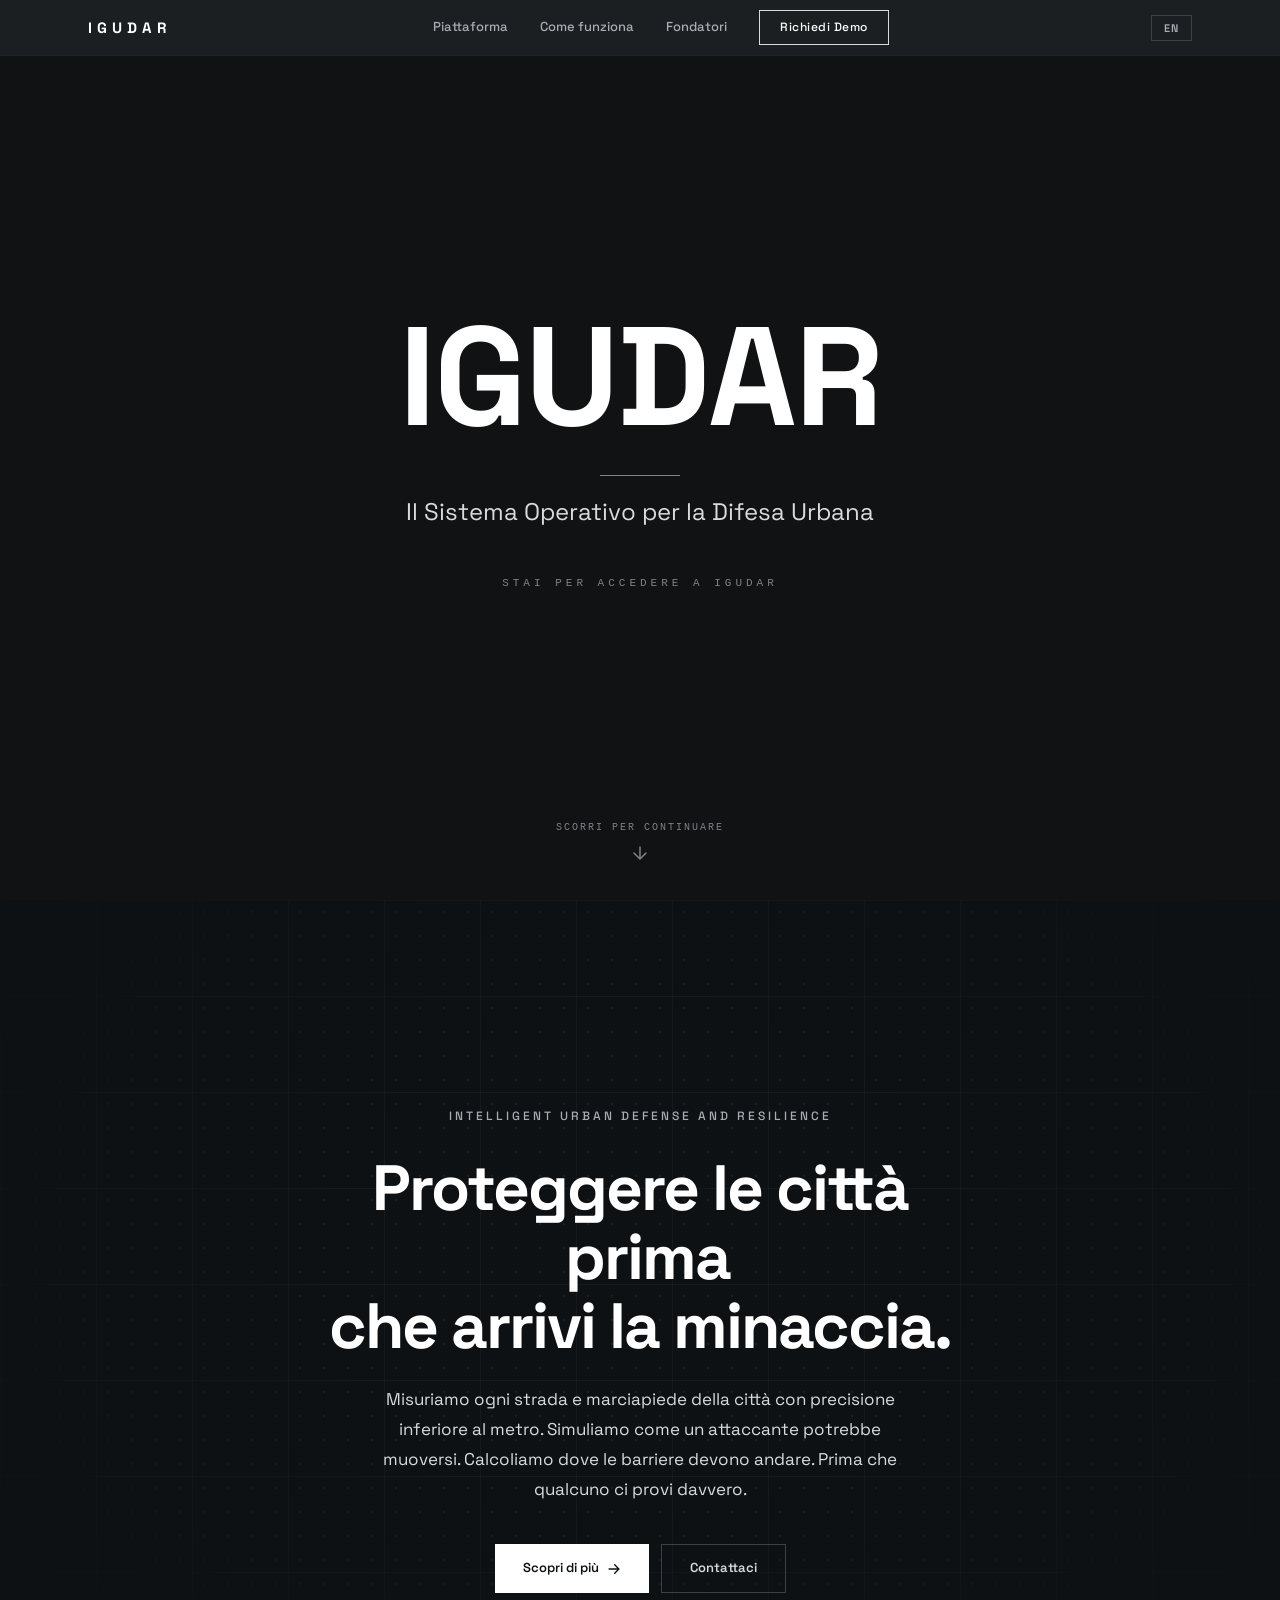
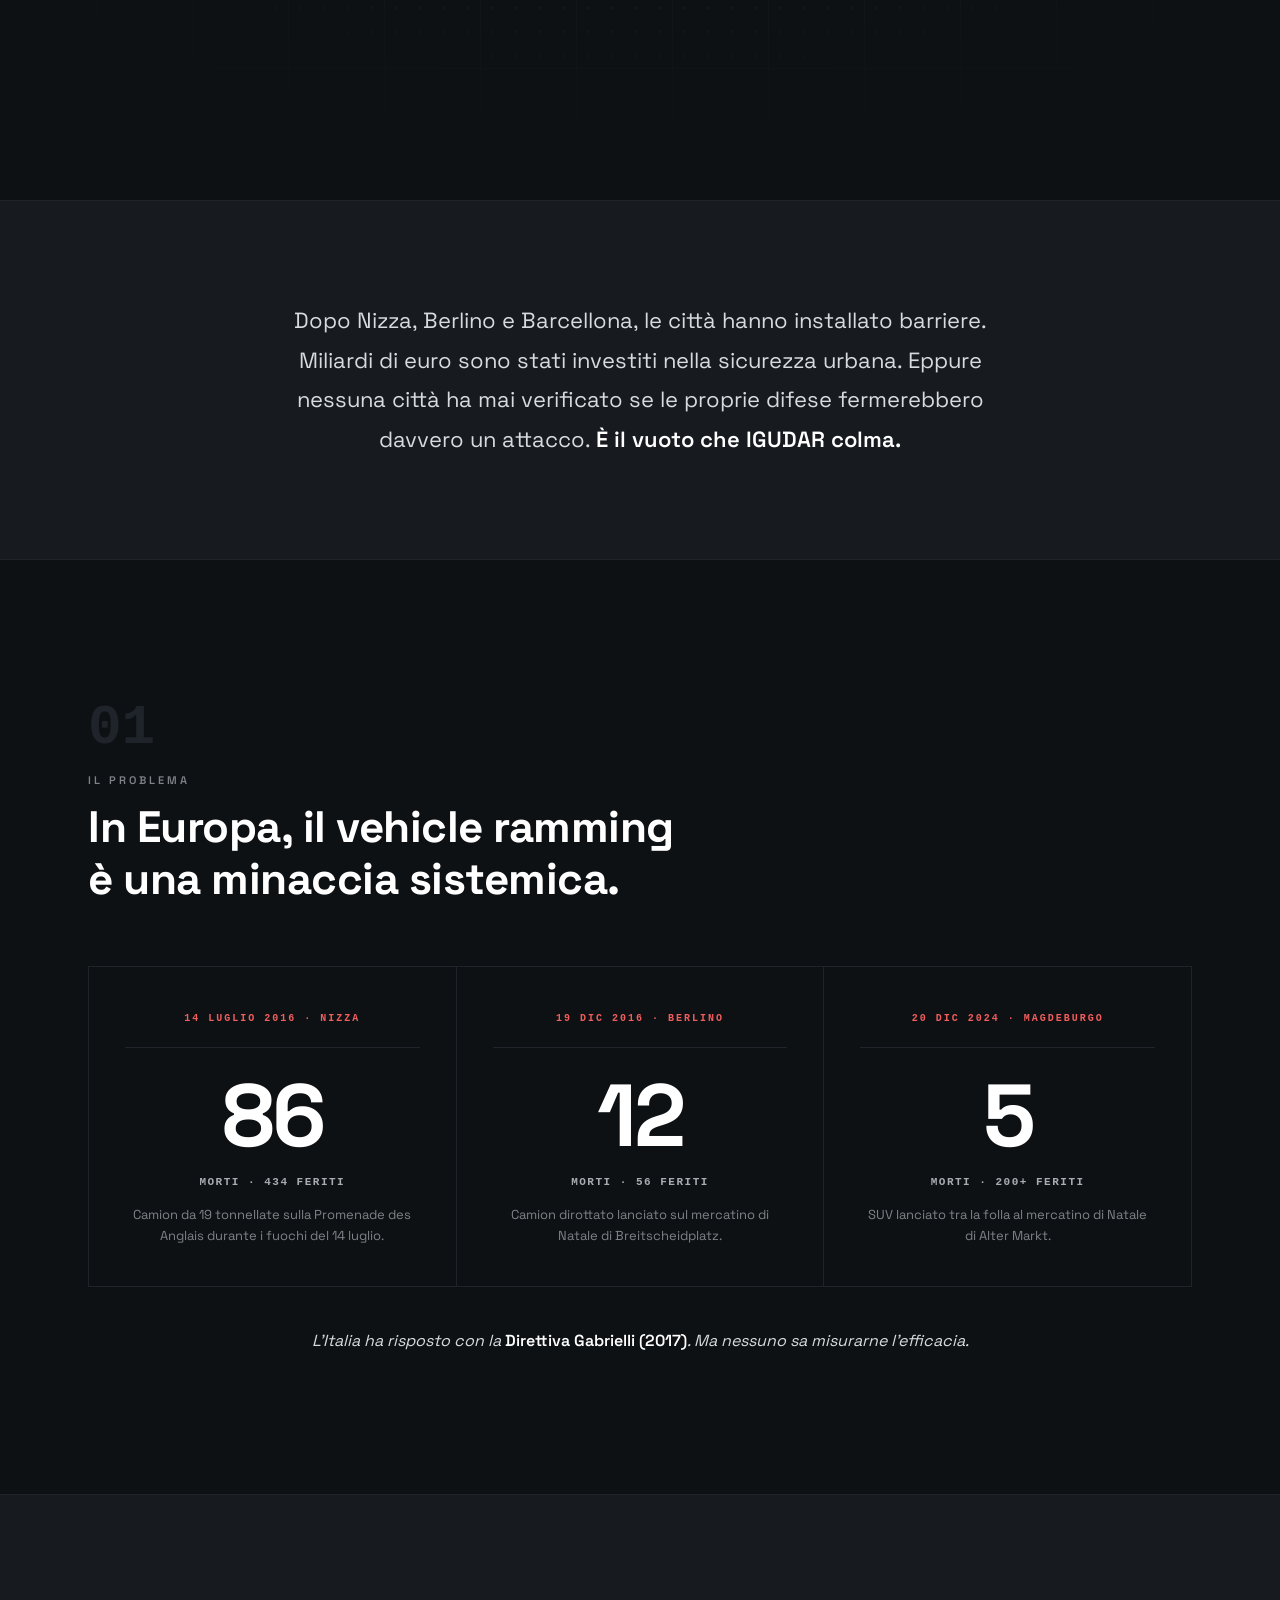
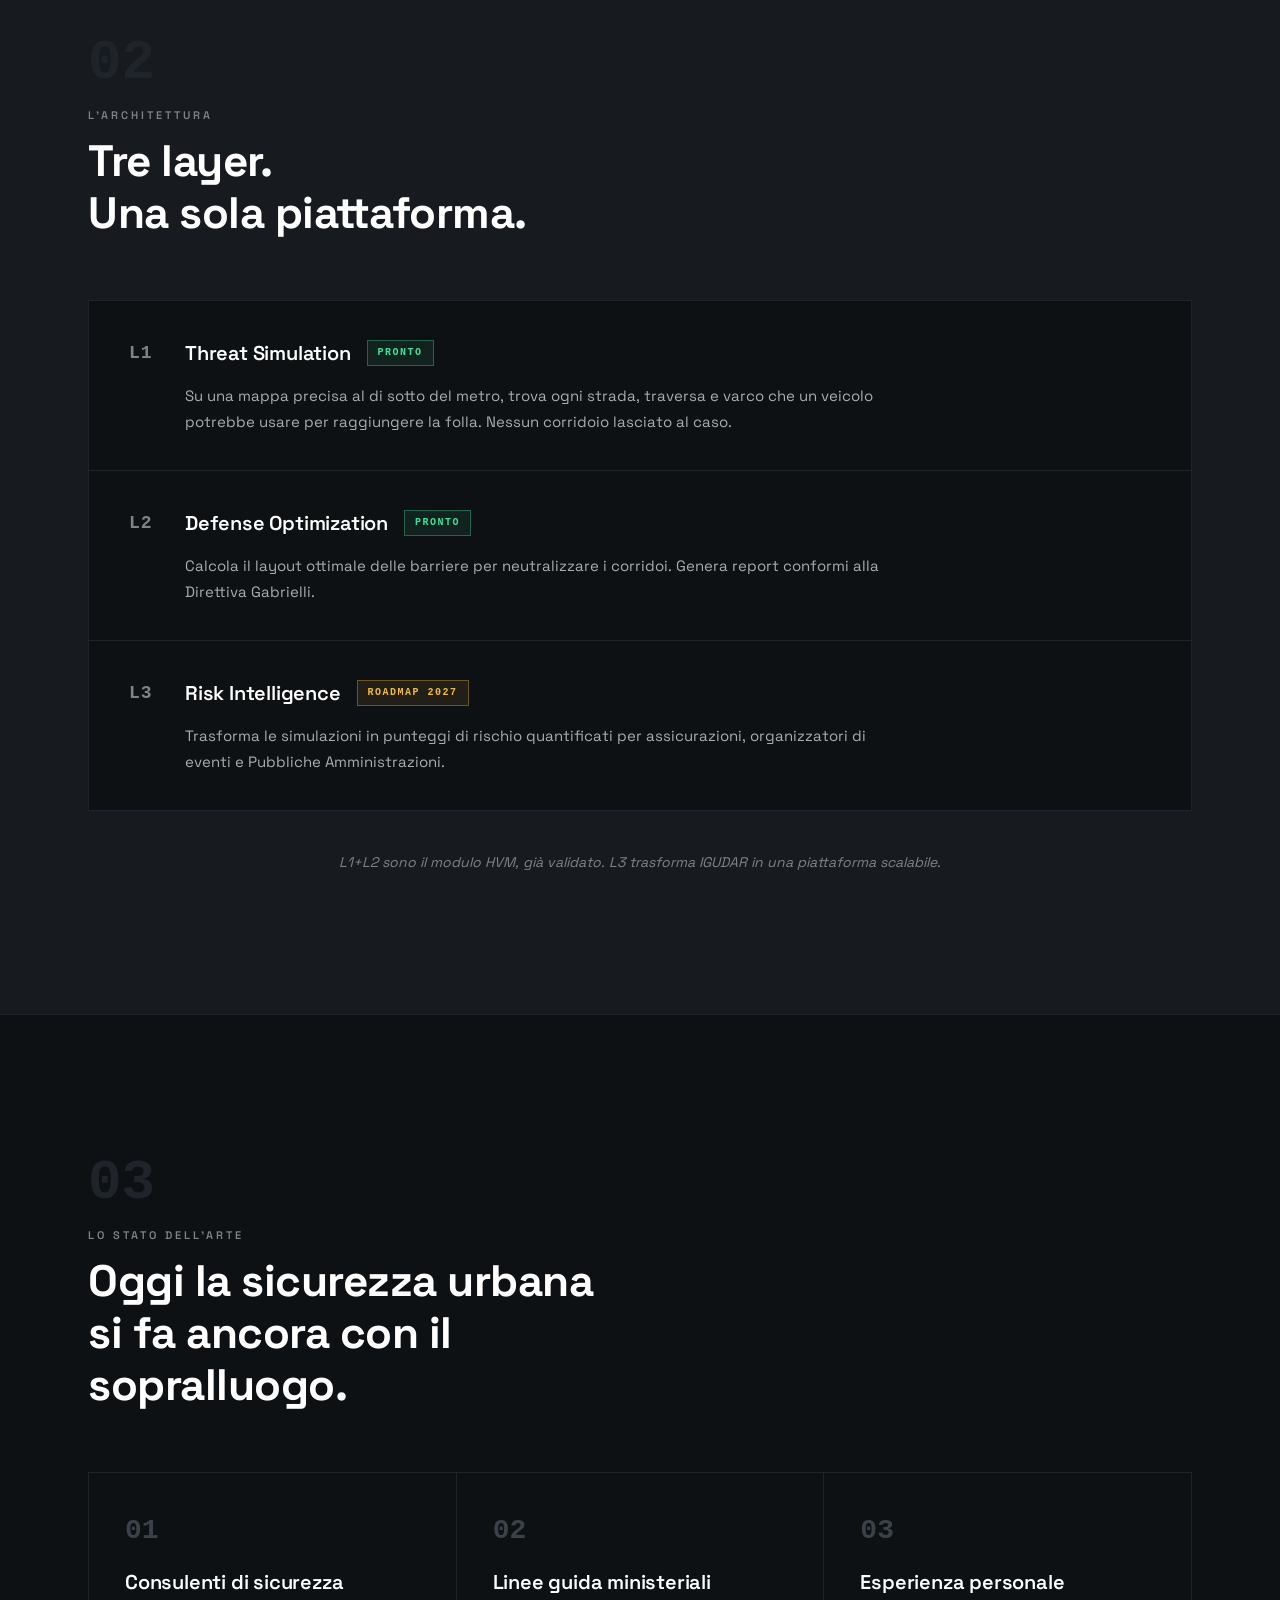
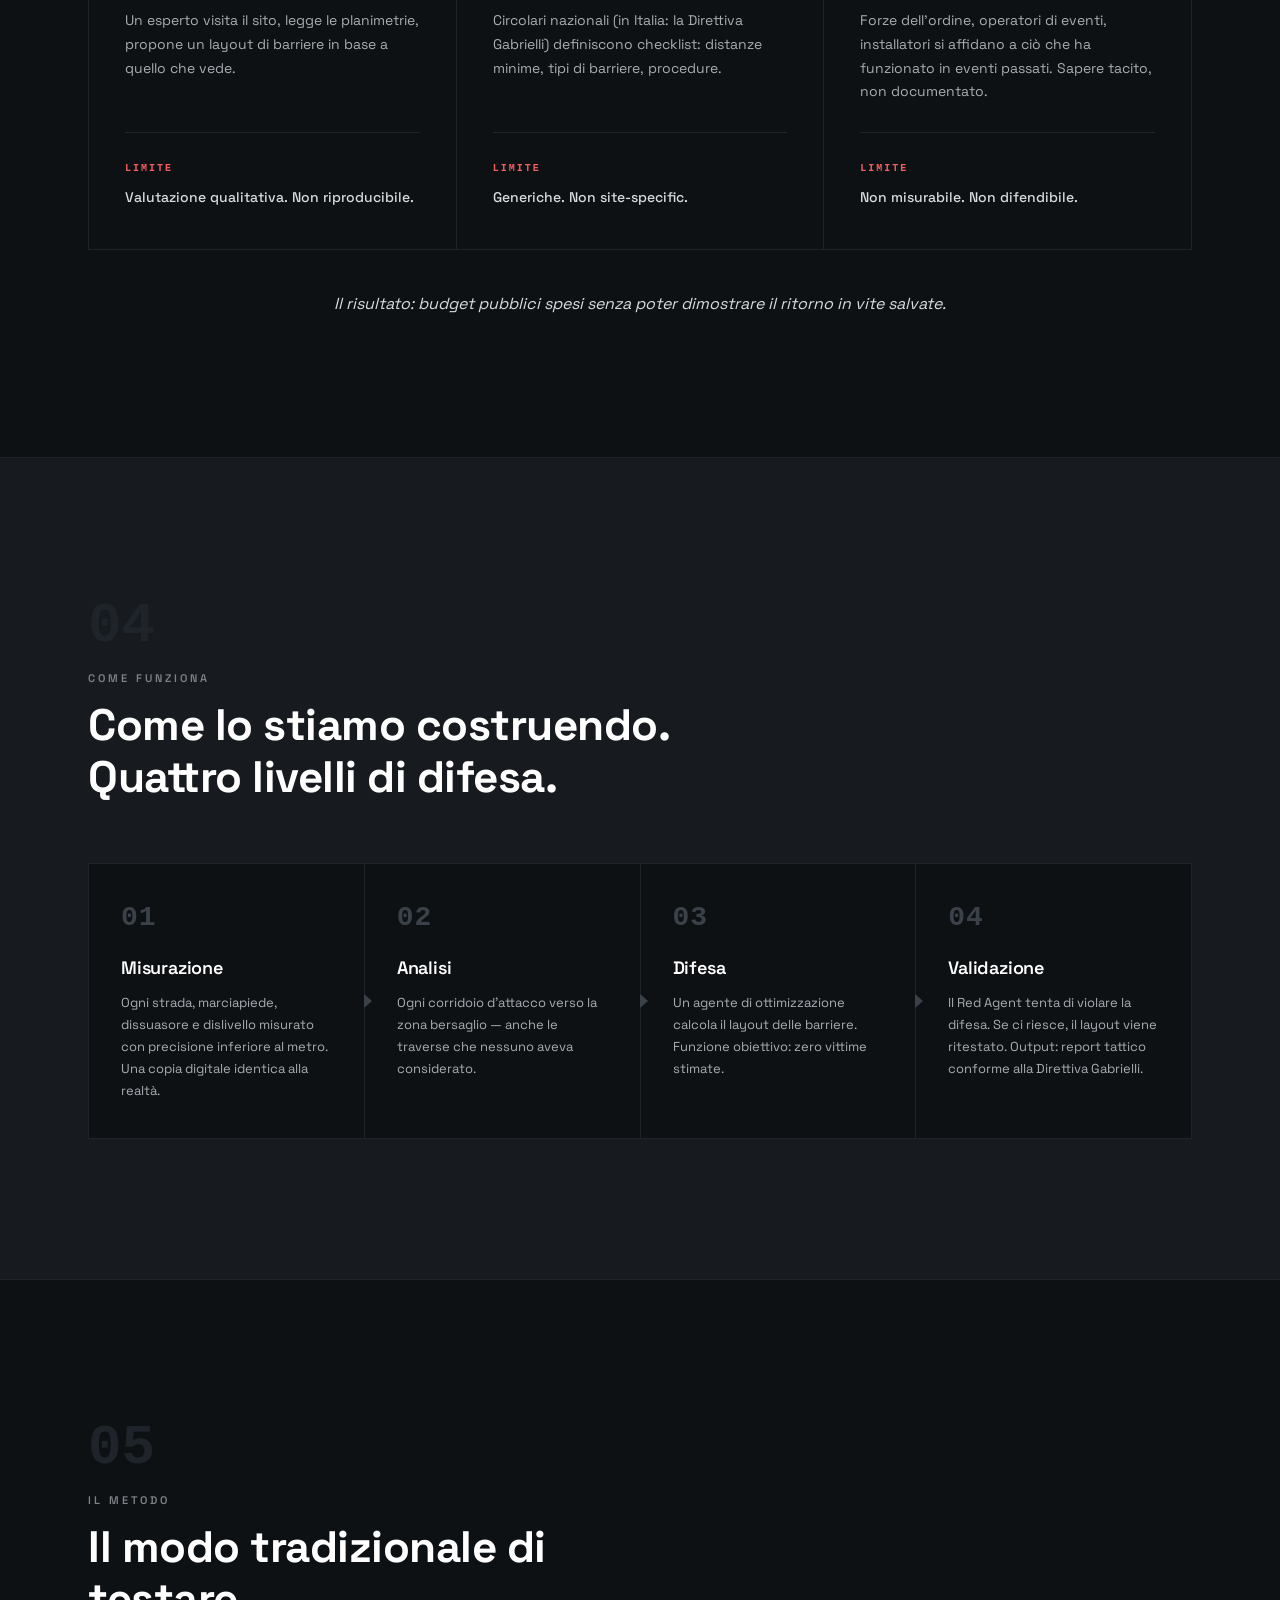
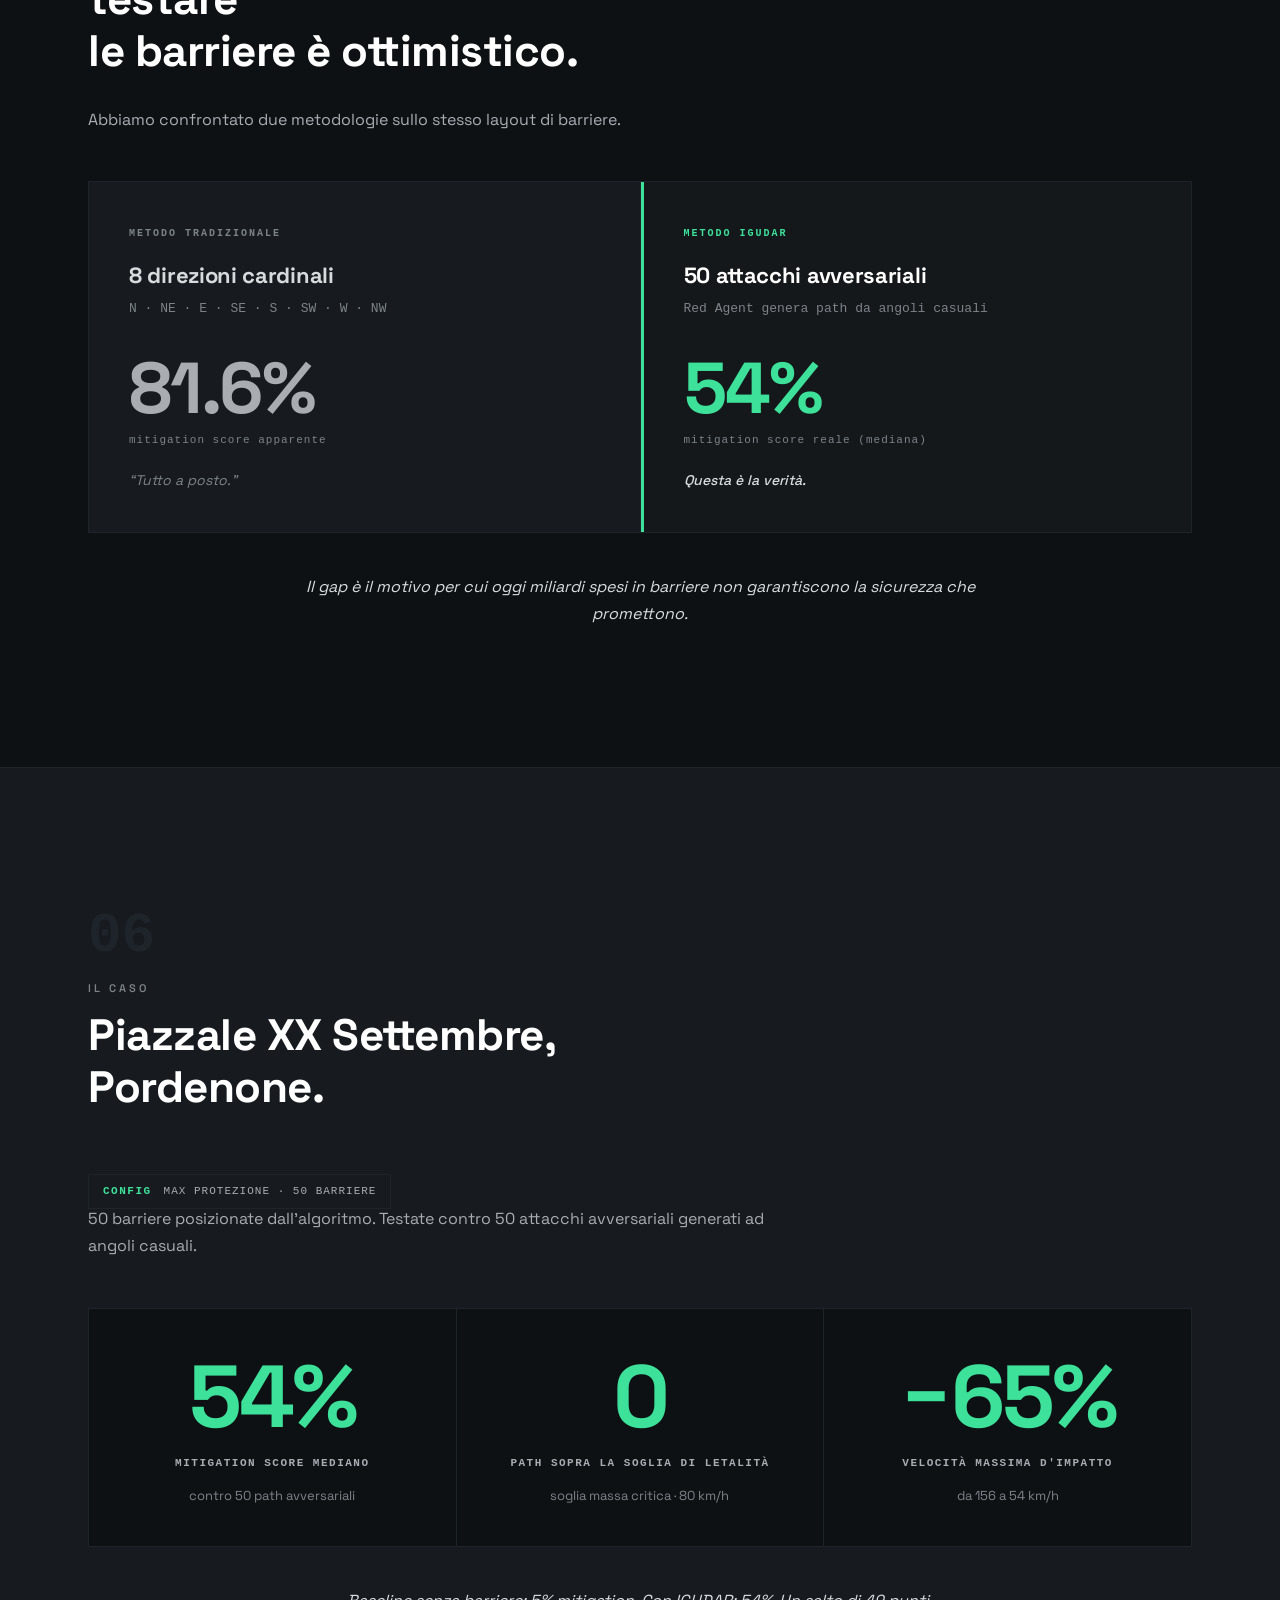
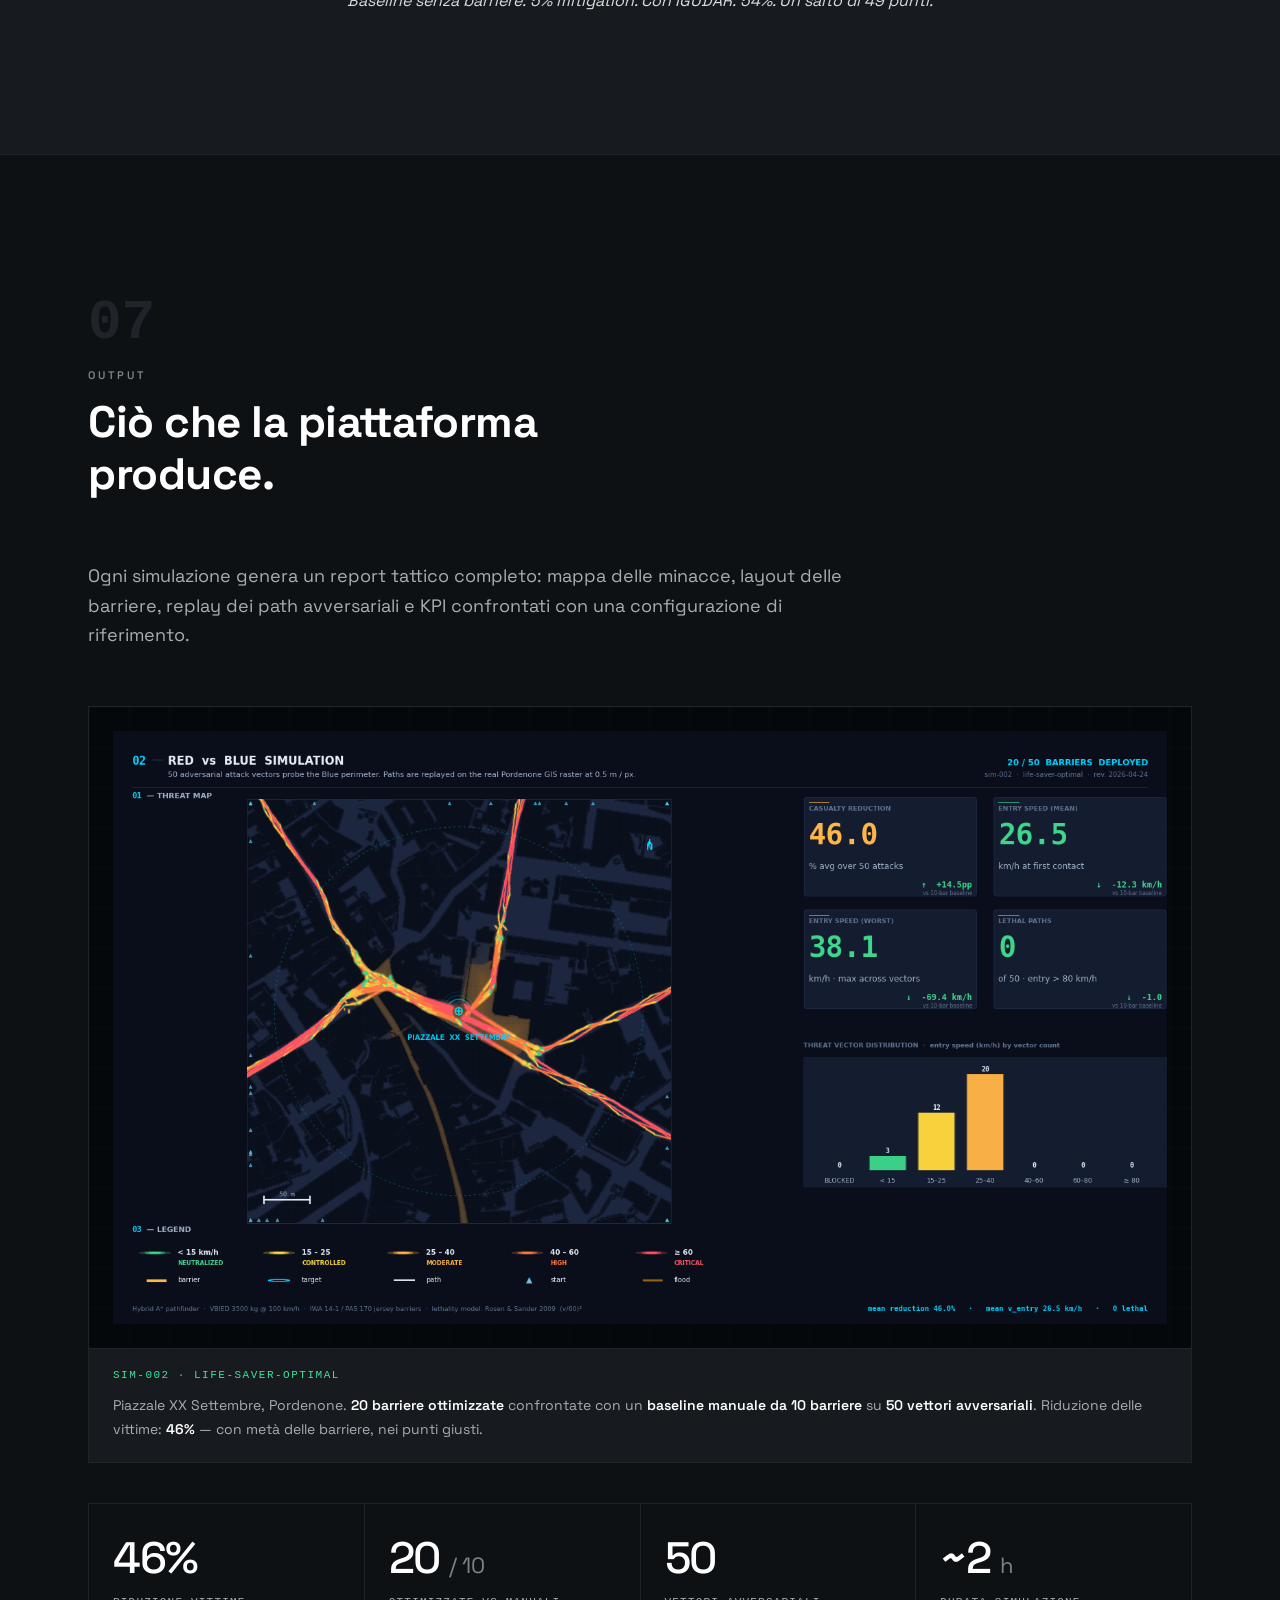
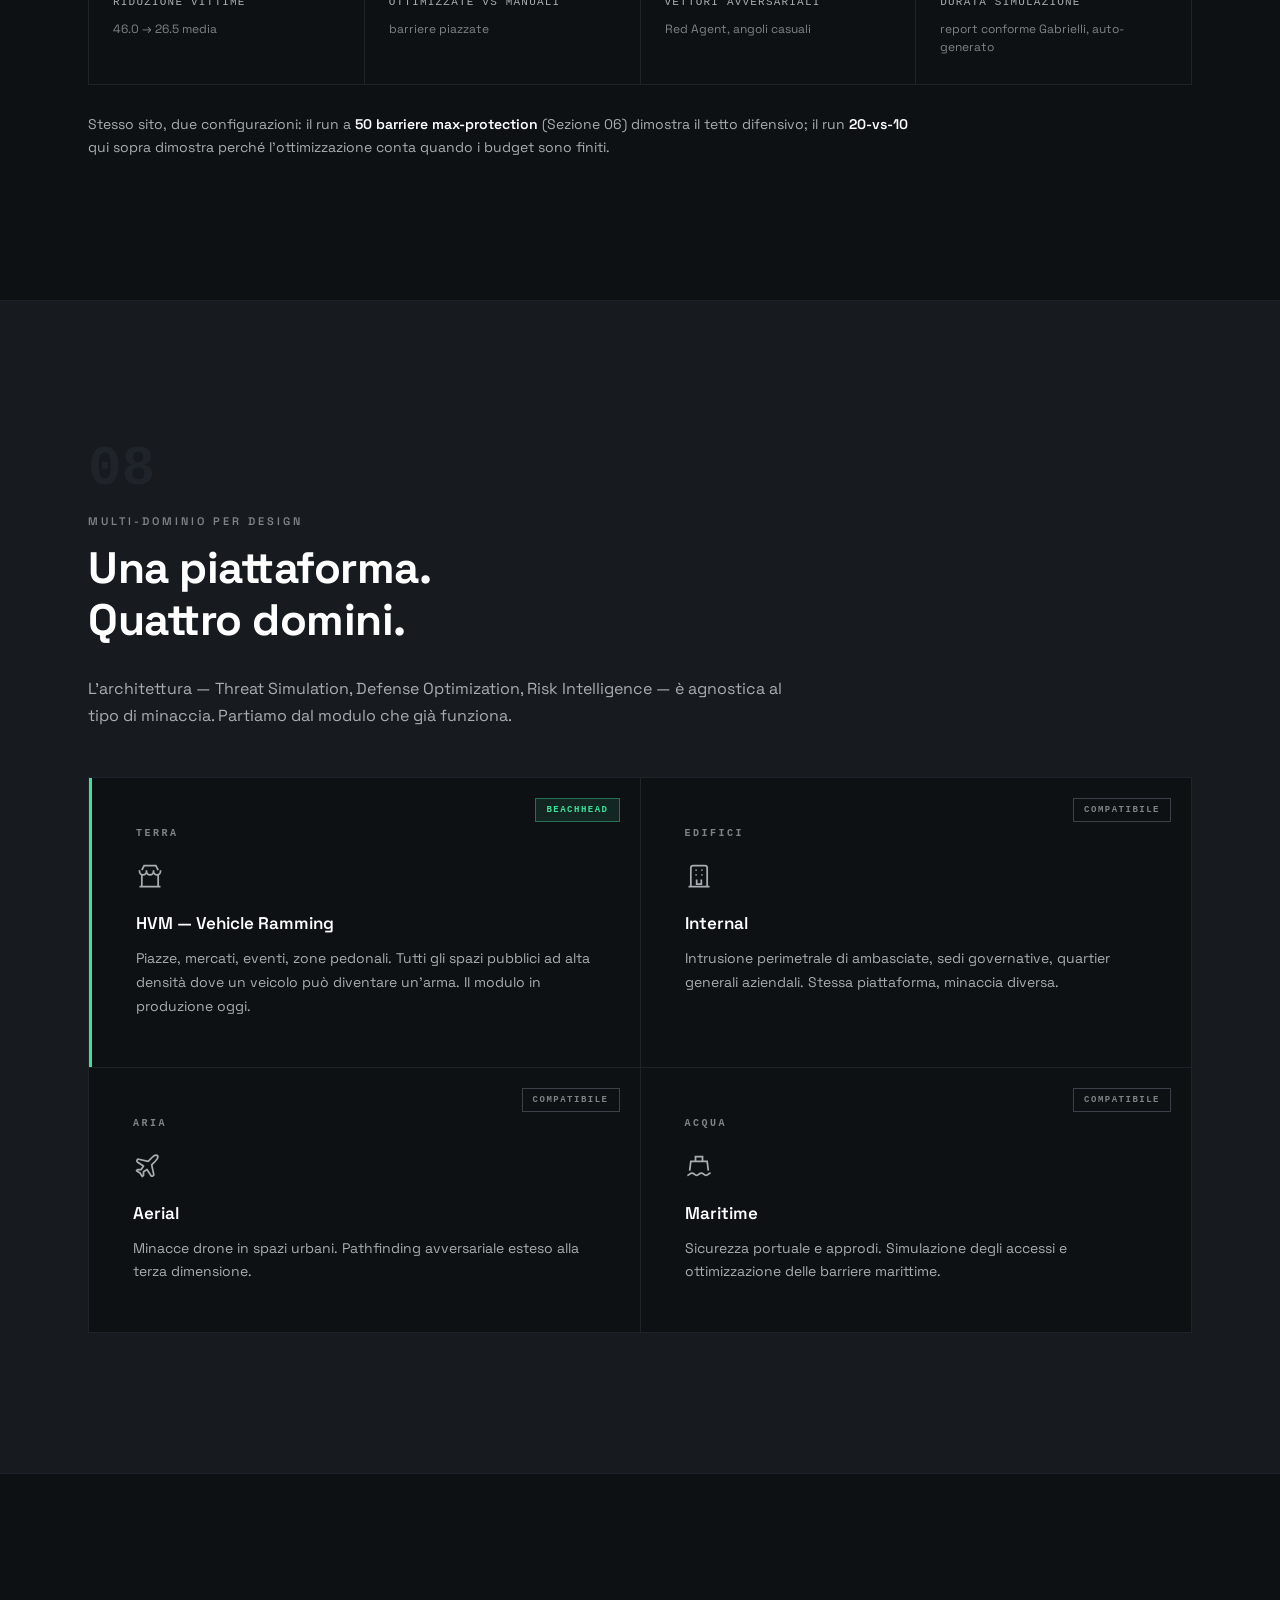
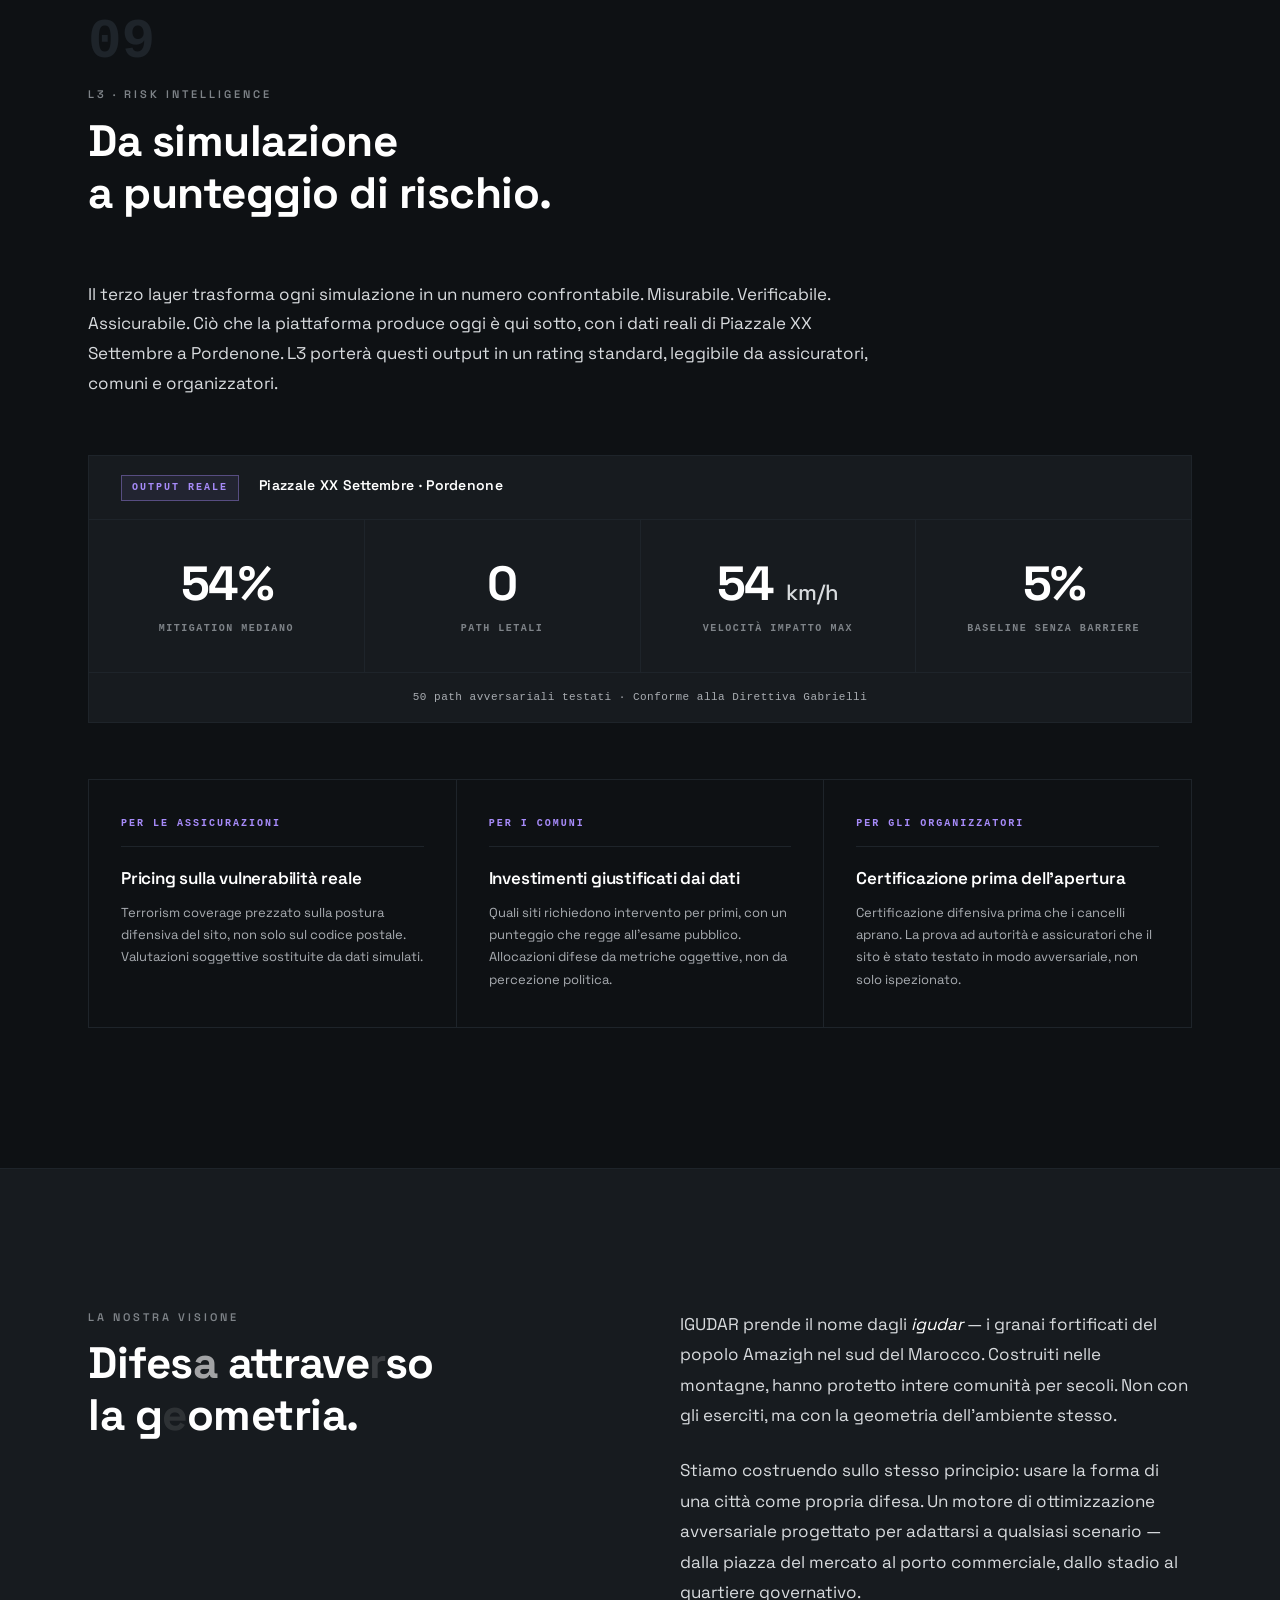
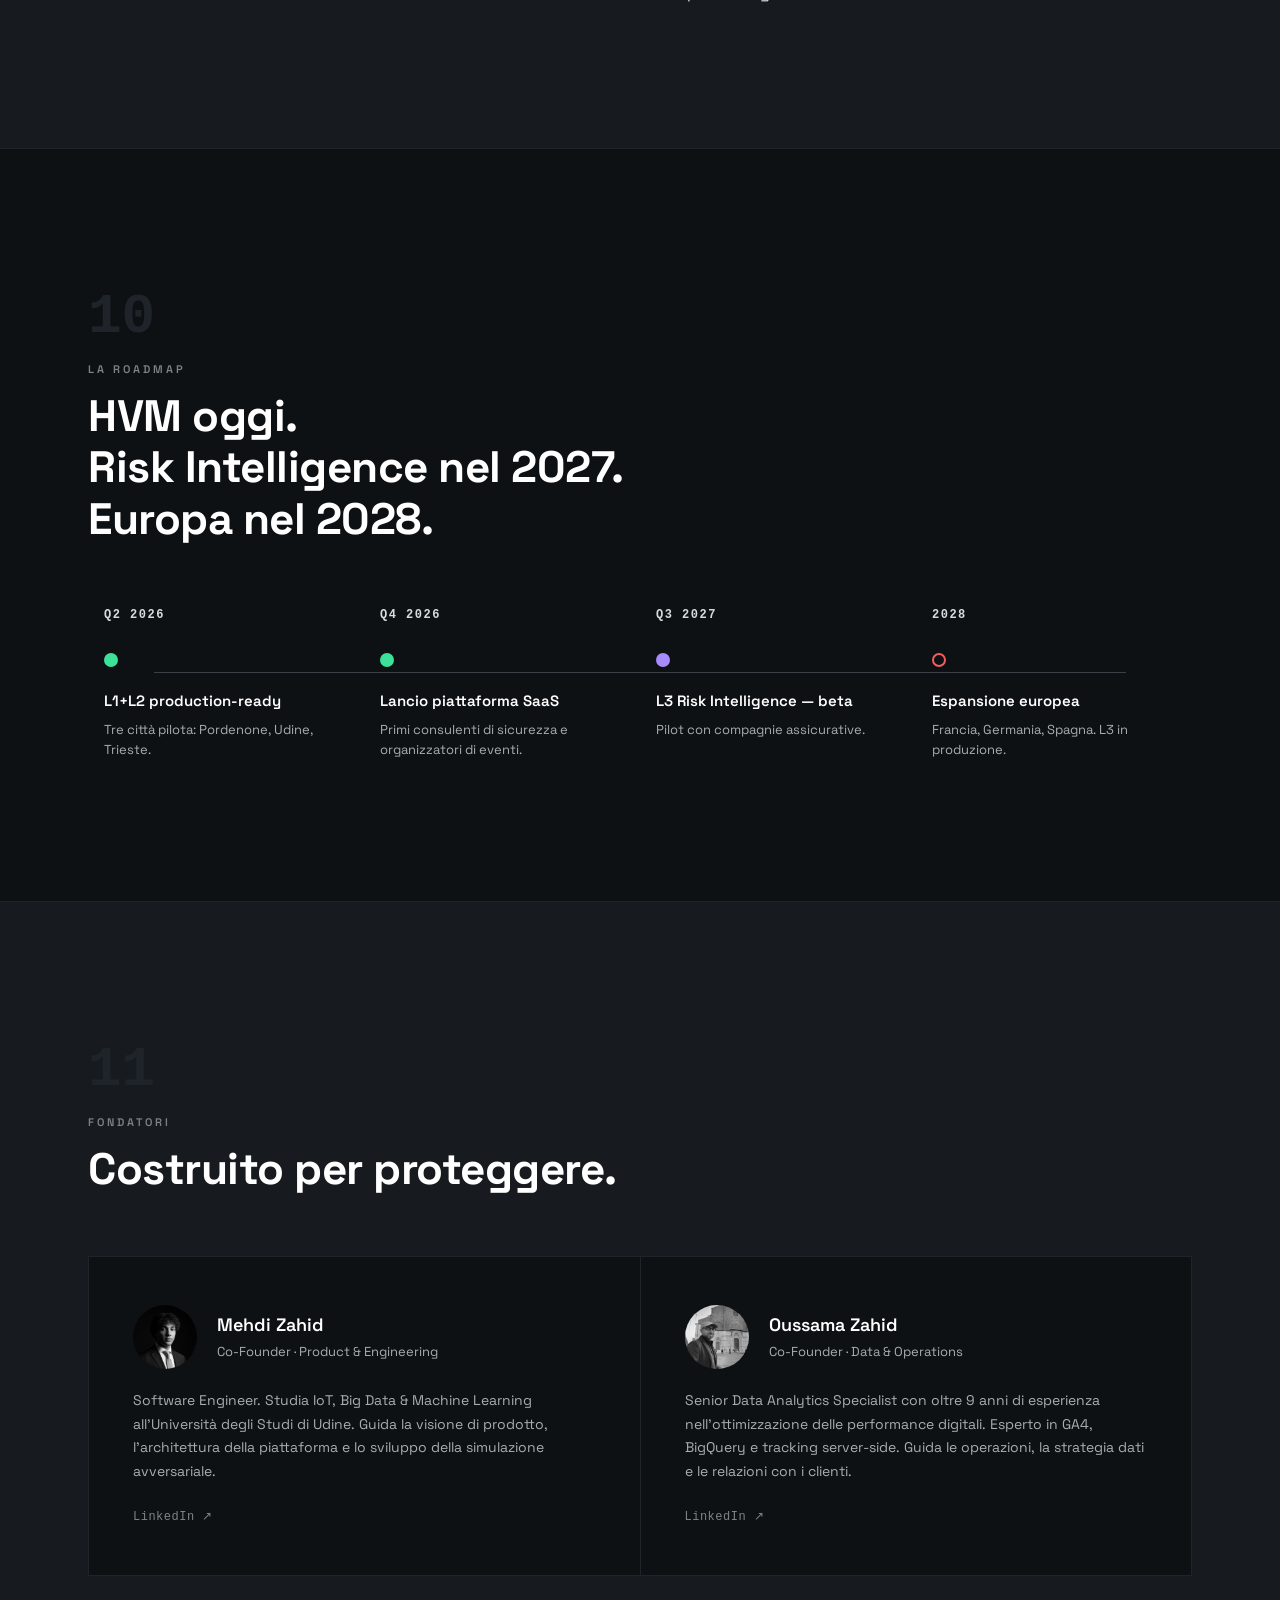
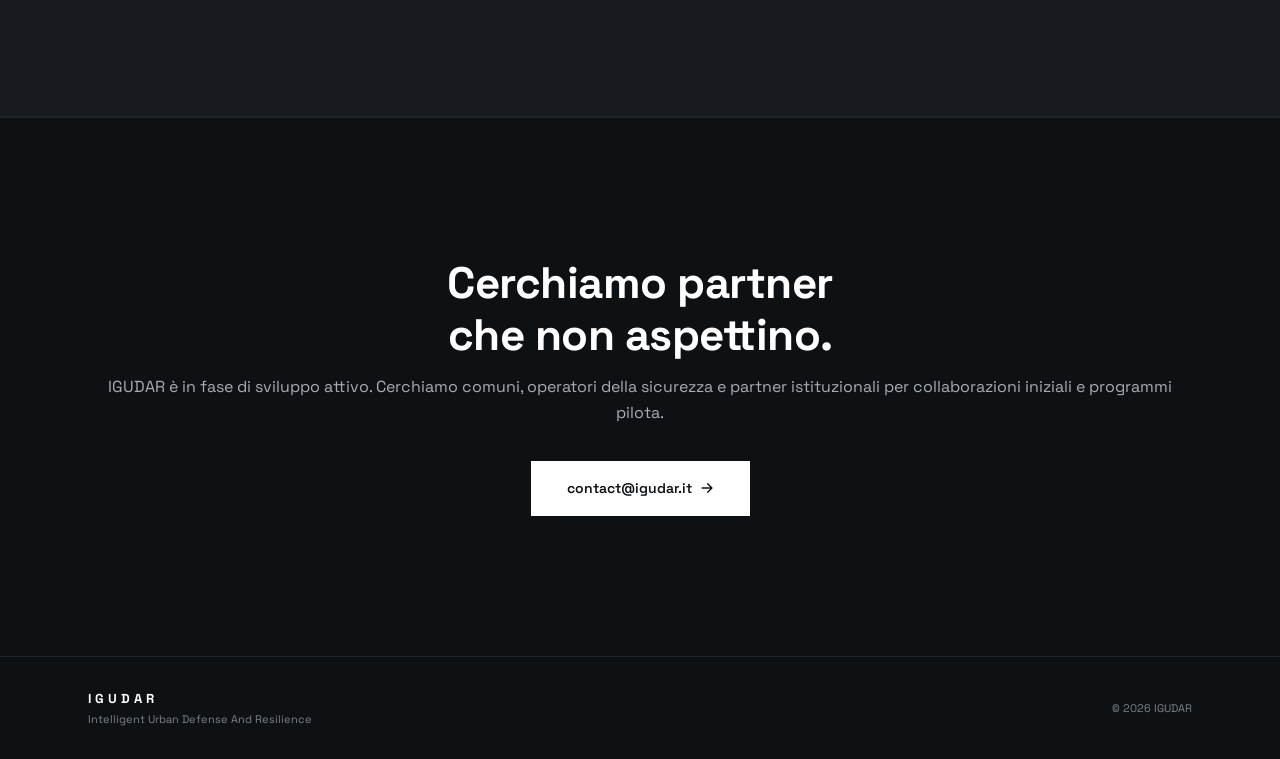
==== commit abecce62: "feat: added KPI" ====
--- a/index.html
+++ b/index.html
@@ -250,7 +250,8 @@
         <div class="container">
             <div class="section-num reveal">06</div>
             <p class="section-tag reveal" data-en="THE CASE" data-it="IL CASO">THE CASE</p>
-            <h2 class="reveal" data-en="Piazza XX Settembre,<br>Pordenone." data-it="Piazza XX Settembre,<br>Pordenone.">Piazza XX Settembre,<br>Pordenone.</h2>
+            <h2 class="reveal" data-en="Piazzale XX Settembre,<br>Pordenone." data-it="Piazzale XX Settembre,<br>Pordenone.">Piazzale XX Settembre,<br>Pordenone.</h2>
+            <p class="case-config reveal"><span class="config-tag" data-en="CONFIG" data-it="CONFIG">CONFIG</span><span class="config-val" data-en="max protection &middot; 50 barriers" data-it="max protezione &middot; 50 barriere">max protection &middot; 50 barriers</span></p>
             <p class="case-intro reveal" data-en="50 barriers placed by the algorithm. Tested against 50 adversarial attacks generated at random angles." data-it="50 barriere posizionate dall'algoritmo. Testate contro 50 attacchi avversariali generati ad angoli casuali.">50 barriers placed by the algorithm. Tested against 50 adversarial attacks generated at random angles.</p>
 
             <div class="stat-cards case-stats reveal">
@@ -275,40 +276,48 @@
         </div>
     </section>
 
-    <!-- SITREP -->
-    <section class="section">
+    <!-- OUTPUT — Tactical Report -->
+    <section class="section" id="output">
         <div class="container">
             <div class="section-num reveal">07</div>
-            <p class="section-tag reveal">OUTPUT</p>
-            <h2 class="reveal" data-en="What the output<br>will look like." data-it="Come sar&agrave;<br>il risultato.">What the output<br>will look like.</h2>
-
-            <div class="sitrep reveal">
-                <div class="sitrep-bar">
-                    <span>TACTICAL SITREP</span>
-                    <span class="sitrep-status" data-en="PROTOTYPE PREVIEW" data-it="ANTEPRIMA PROTOTIPO">PROTOTYPE PREVIEW</span>
-                </div>
-                <div class="sitrep-body">
-                    <div class="sitrep-map">
-                        <div class="sitrep-target">
-                            <svg viewBox="0 0 100 100">
-                                <circle cx="50" cy="50" r="35" stroke="rgba(255,255,255,0.1)" fill="none" stroke-width="0.5"/>
-                                <circle cx="50" cy="50" r="18" stroke="rgba(255,255,255,0.15)" fill="none" stroke-width="0.5"/>
-                                <line x1="50" y1="5" x2="50" y2="95" stroke="rgba(255,255,255,0.08)" stroke-width="0.5"/>
-                                <line x1="5" y1="50" x2="95" y2="50" stroke="rgba(255,255,255,0.08)" stroke-width="0.5"/>
-                                <circle cx="50" cy="50" r="3" fill="rgba(255,255,255,0.3)"/>
-                            </svg>
-                        </div>
-                    </div>
-                    <div class="sitrep-data">
-                        <div class="sitrep-row"><span class="sr-label" data-en="Impact velocity" data-it="Velocit&agrave; d'impatto">Impact velocity</span><span class="sr-val">0.0 km/h</span></div>
-                        <div class="sitrep-row"><span class="sr-label" data-en="Casualties" data-it="Vittime">Casualties</span><span class="sr-val">0</span></div>
-                        <div class="sitrep-row"><span class="sr-label" data-en="Barriers deployed" data-it="Barriere piazzate">Barriers deployed</span><span class="sr-val">5 / 8</span></div>
-                        <div class="sitrep-row"><span class="sr-label" data-en="Regulation" data-it="Normativa">Regulation</span><span class="sr-val" data-en="Compliant" data-it="Conforme">Compliant</span></div>
-                        <div class="sitrep-row sitrep-verdict"><span class="sr-label">Status</span><span class="sr-val" data-en="Target defended" data-it="Obiettivo difeso">Target defended</span></div>
-                    </div>
-                </div>
-            </div>
-            <p class="sitrep-note" data-en="Preview of expected output format. Final data will be generated by the platform upon completion of the simulation pipeline." data-it="Anteprima del formato di output previsto. I dati finali saranno generati dalla piattaforma al completamento della pipeline di simulazione.">Preview of expected output format. Final data will be generated by the platform upon completion of the simulation pipeline.</p>
+            <p class="section-tag reveal" data-en="OUTPUT" data-it="OUTPUT">OUTPUT</p>
+            <h2 class="reveal" data-en="What the platform<br>produces." data-it="Ci&ograve; che la piattaforma<br>produce.">What the platform<br>produces.</h2>
+            <p class="output-intro reveal" data-en="Each simulation run generates a full tactical report: threat map, barrier layout, adversarial path replay, and KPIs benchmarked against a baseline configuration." data-it="Ogni simulazione genera un report tattico completo: mappa delle minacce, layout delle barriere, replay dei path avversariali e KPI confrontati con una configurazione di riferimento.">Each simulation run generates a full tactical report: threat map, barrier layout, adversarial path replay, and KPIs benchmarked against a baseline configuration.</p>
+
+            <figure class="output-render reveal">
+                <div class="output-render-frame">
+                    <img src="investor_viz_web.png" alt="IGUDAR tactical report — Red vs Blue simulation on Piazzale XX Settembre, Pordenone." loading="lazy">
+                </div>
+                <figcaption class="output-caption">
+                    <span class="output-caption-tag" data-en="SIM-002 &middot; life-saver-optimal" data-it="SIM-002 &middot; life-saver-optimal">SIM-002 &middot; life-saver-optimal</span>
+                    <p data-en="Piazzale XX Settembre, Pordenone. <strong>20 optimized barriers</strong> benchmarked against a <strong>10-barrier manual baseline</strong> across <strong>50 adversarial vectors</strong>. Casualty reduction: <strong>46%</strong> &mdash; with half the barriers in the right places." data-it="Piazzale XX Settembre, Pordenone. <strong>20 barriere ottimizzate</strong> confrontate con un <strong>baseline manuale da 10 barriere</strong> su <strong>50 vettori avversariali</strong>. Riduzione delle vittime: <strong>46%</strong> &mdash; con met&agrave; delle barriere, nei punti giusti.">Piazzale XX Settembre, Pordenone. <strong>20 optimized barriers</strong> benchmarked against a <strong>10-barrier manual baseline</strong> across <strong>50 adversarial vectors</strong>. Casualty reduction: <strong>46%</strong> &mdash; with half the barriers in the right places.</p>
+                </figcaption>
+            </figure>
+
+            <div class="output-kpis reveal">
+                <div class="output-kpi">
+                    <div class="output-kpi-num">46%</div>
+                    <div class="output-kpi-label" data-en="casualty reduction" data-it="riduzione vittime">casualty reduction</div>
+                    <div class="output-kpi-sub" data-en="46.0 &rarr; 26.5 avg" data-it="46.0 &rarr; 26.5 media">46.0 &rarr; 26.5 avg</div>
+                </div>
+                <div class="output-kpi">
+                    <div class="output-kpi-num">20 <span class="output-kpi-unit">/ 10</span></div>
+                    <div class="output-kpi-label" data-en="optimized vs manual" data-it="ottimizzate vs manuali">optimized vs manual</div>
+                    <div class="output-kpi-sub" data-en="barriers deployed" data-it="barriere piazzate">barriers deployed</div>
+                </div>
+                <div class="output-kpi">
+                    <div class="output-kpi-num">50</div>
+                    <div class="output-kpi-label" data-en="adversarial vectors" data-it="vettori avversariali">adversarial vectors</div>
+                    <div class="output-kpi-sub" data-en="Red Agent, random angles" data-it="Red Agent, angoli casuali">Red Agent, random angles</div>
+                </div>
+                <div class="output-kpi">
+                    <div class="output-kpi-num">~2 <span class="output-kpi-unit">h</span></div>
+                    <div class="output-kpi-label" data-en="simulation runtime" data-it="durata simulazione">simulation runtime</div>
+                    <div class="output-kpi-sub" data-en="Gabrielli-compliant report, auto-generated" data-it="report conforme Gabrielli, auto-generato">Gabrielli-compliant report, auto-generated</div>
+                </div>
+            </div>
+
+            <p class="output-note reveal" data-en="Same site, two configurations: the <strong>50-barrier max-protection</strong> run (Section 06) proves the defensive ceiling; the <strong>20-vs-10</strong> run above proves why optimization matters when budgets are finite." data-it="Stesso sito, due configurazioni: il run a <strong>50 barriere max-protection</strong> (Sezione 06) dimostra il tetto difensivo; il run <strong>20-vs-10</strong> qui sopra dimostra perch&eacute; l'ottimizzazione conta quando i budget sono finiti.">Same site, two configurations: the <strong>50-barrier max-protection</strong> run (Section 06) proves the defensive ceiling; the <strong>20-vs-10</strong> run above proves why optimization matters when budgets are finite.</p>
         </div>
     </section>
 
@@ -368,12 +377,12 @@
             <p class="section-tag reveal" data-en="L3 &middot; RISK INTELLIGENCE" data-it="L3 &middot; RISK INTELLIGENCE">L3 &middot; RISK INTELLIGENCE</p>
             <h2 class="reveal" data-en="From simulation<br>to risk score." data-it="Da simulazione<br>a punteggio di rischio.">From simulation<br>to risk score.</h2>
 
-            <p class="risk-intro reveal" data-en="The third layer turns every simulation into a comparable number. Measurable. Auditable. Insurable. What the platform produces today is below, with the real data from Piazza XX Settembre, Pordenone. L3 will bring these outputs into a standard rating, readable by insurers, municipalities, and event organizers." data-it="Il terzo layer trasforma ogni simulazione in un numero confrontabile. Misurabile. Verificabile. Assicurabile. Ci&ograve; che la piattaforma produce oggi &egrave; qui sotto, con i dati reali di Piazza XX Settembre a Pordenone. L3 porter&agrave; questi output in un rating standard, leggibile da assicuratori, comuni e organizzatori.">The third layer turns every simulation into a comparable number. Measurable. Auditable. Insurable. What the platform produces today is below, with the real data from Piazza XX Settembre, Pordenone. L3 will bring these outputs into a standard rating, readable by insurers, municipalities, and event organizers.</p>
+            <p class="risk-intro reveal" data-en="The third layer turns every simulation into a comparable number. Measurable. Auditable. Insurable. What the platform produces today is below, with the real data from Piazzale XX Settembre, Pordenone. L3 will bring these outputs into a standard rating, readable by insurers, municipalities, and event organizers." data-it="Il terzo layer trasforma ogni simulazione in un numero confrontabile. Misurabile. Verificabile. Assicurabile. Ci&ograve; che la piattaforma produce oggi &egrave; qui sotto, con i dati reali di Piazzale XX Settembre a Pordenone. L3 porter&agrave; questi output in un rating standard, leggibile da assicuratori, comuni e organizzatori.">The third layer turns every simulation into a comparable number. Measurable. Auditable. Insurable. What the platform produces today is below, with the real data from Piazzale XX Settembre, Pordenone. L3 will bring these outputs into a standard rating, readable by insurers, municipalities, and event organizers.</p>
 
             <div class="pordenone-banner reveal">
                 <div class="pb-header">
                     <span class="pb-tag" data-en="REAL OUTPUT" data-it="OUTPUT REALE">REAL OUTPUT</span>
-                    <span class="pb-title">Piazza XX Settembre &middot; Pordenone</span>
+                    <span class="pb-title">Piazzale XX Settembre &middot; Pordenone</span>
                 </div>
                 <div class="pb-stats">
                     <div class="pb-stat">
--- a/style.css
+++ b/style.css
@@ -856,87 +856,152 @@
 }
 
 /* ================================================================
-   SITREP
-   ================================================================ */
-
-.sitrep {
+   CASE — CONFIG TAG (section 06)
+   ================================================================ */
+
+.case-config {
+    display: inline-flex;
+    align-items: center;
+    gap: 12px;
+    margin-bottom: 28px;
+    font-family: var(--mono);
+    font-size: 11px;
+    letter-spacing: 1.5px;
+    padding: 8px 14px;
     border: 1px solid var(--border-dim);
-    overflow: hidden;
-}
-
-.sitrep-bar {
-    display: flex;
-    justify-content: space-between;
-    align-items: center;
-    padding: 10px 20px;
     background: var(--bg-alt);
-    border-bottom: 1px solid var(--border-dim);
-    font-family: var(--mono);
-    font-size: 11px;
+}
+
+.case-config .config-tag {
+    color: var(--c-green);
+    font-weight: 600;
+}
+
+.case-config .config-val {
+    color: var(--text-3);
+    text-transform: uppercase;
     letter-spacing: 1px;
-    color: var(--text-3);
-}
-
-.sitrep-status { color: var(--text-4); }
-
-.sitrep-body {
-    display: grid;
-    grid-template-columns: 1fr 280px;
-    min-height: 380px;
-    background: var(--bg);
-}
-
-.sitrep-map {
-    display: flex;
-    align-items: center;
-    justify-content: center;
-    border-right: 1px solid var(--border-dim);
+}
+
+/* ================================================================
+   OUTPUT — Tactical report render (section 07)
+   ================================================================ */
+
+.output-intro {
+    font-size: 18px;
+    color: var(--text-3);
+    line-height: 1.65;
+    max-width: 760px;
+    margin-bottom: 56px;
+}
+
+.output-render {
+    border: 1px solid var(--border-dim);
+    background: var(--bg-alt);
+    margin: 0 0 40px 0;
+}
+
+.output-render-frame {
     position: relative;
     background:
         linear-gradient(rgba(255,255,255,0.015) 1px, transparent 1px),
         linear-gradient(90deg, rgba(255,255,255,0.015) 1px, transparent 1px);
     background-size: 40px 40px;
-    background-color: rgba(0,0,0,0.2);
-}
-
-.sitrep-target svg {
-    width: 140px;
-    height: 140px;
-    opacity: 0.8;
-}
-
-.sitrep-data {
-    padding: 20px;
+    background-color: #05080B;
+    padding: 24px;
+    border-bottom: 1px solid var(--border-dim);
+}
+
+.output-render-frame img {
+    display: block;
+    width: 100%;
+    height: auto;
+    max-height: 640px;
+    object-fit: contain;
+    margin: 0 auto;
+}
+
+.output-caption {
+    padding: 18px 24px 20px;
     display: flex;
     flex-direction: column;
-}
-
-.sitrep-row {
-    display: flex;
-    justify-content: space-between;
-    align-items: center;
-    padding: 16px 0;
-    border-bottom: 1px solid var(--border-dim);
-    font-family: var(--mono);
+    gap: 10px;
+}
+
+.output-caption-tag {
+    font-family: var(--mono);
+    font-size: 11px;
+    letter-spacing: 1.5px;
+    color: var(--c-green);
+    text-transform: uppercase;
+}
+
+.output-caption p {
+    font-size: 14px;
+    color: var(--text-3);
+    line-height: 1.7;
+}
+
+.output-caption p strong {
+    color: var(--white);
+    font-weight: 600;
+}
+
+.output-kpis {
+    display: grid;
+    grid-template-columns: repeat(4, 1fr);
+    gap: 1px;
+    background: var(--border-dim);
+    border: 1px solid var(--border-dim);
+    margin-bottom: 28px;
+}
+
+.output-kpi {
+    padding: 32px 24px 28px;
+    background: var(--bg);
+    display: flex;
+    flex-direction: column;
+    gap: 8px;
+}
+
+.output-kpi-num {
+    font-size: 44px;
+    font-weight: 500;
+    color: var(--white);
+    letter-spacing: -1.5px;
+    line-height: 1;
+}
+
+.output-kpi-unit {
+    font-size: 22px;
+    color: var(--text-4);
+    font-weight: 400;
+    letter-spacing: -0.5px;
+}
+
+.output-kpi-label {
+    font-family: var(--mono);
+    font-size: 11px;
+    letter-spacing: 1.2px;
+    color: var(--text-3);
+    text-transform: uppercase;
+    margin-top: 6px;
+}
+
+.output-kpi-sub {
     font-size: 12px;
-}
-
-.sitrep-row:last-child { border-bottom: none; }
-
-.sr-label { color: var(--text-4); letter-spacing: 0.5px; }
-.sr-val { color: var(--text-2); font-weight: 500; }
-
-.sitrep-verdict .sr-val {
-    color: var(--white);
-    font-weight: 600;
-}
-
-.sitrep-note {
-    margin-top: 12px;
-    font-size: 13px;
-    color: var(--text-4);
-    font-style: italic;
-}
+    color: var(--text-4);
+    line-height: 1.5;
+}
+
+.output-note {
+    font-size: 14px;
+    color: var(--text-3);
+    line-height: 1.7;
+    max-width: 840px;
+}
+
+.output-note strong { color: var(--white); font-weight: 600; }
 
 /* ================================================================
    MODELS GRID
@@ -1768,8 +1833,12 @@
     .section { padding: 100px 0; }
     .section h2 { font-size: 32px; margin-bottom: 48px; }
 
-    .sitrep-body { grid-template-columns: 1fr; }
-    .sitrep-map { min-height: 220px; }
+    .output-kpis { grid-template-columns: 1fr 1fr; }
+    .output-kpi { padding: 26px 20px 22px; }
+    .output-kpi-num { font-size: 36px; }
+    .output-render-frame { padding: 14px; }
+    .output-intro { font-size: 16px; margin-bottom: 40px; }
+    .case-config { font-size: 10px; }
     .models-grid { grid-template-columns: 1fr; }
     .risk-layout { grid-template-columns: 1fr; }
     .vision-layout { grid-template-columns: 1fr; gap: 32px; }
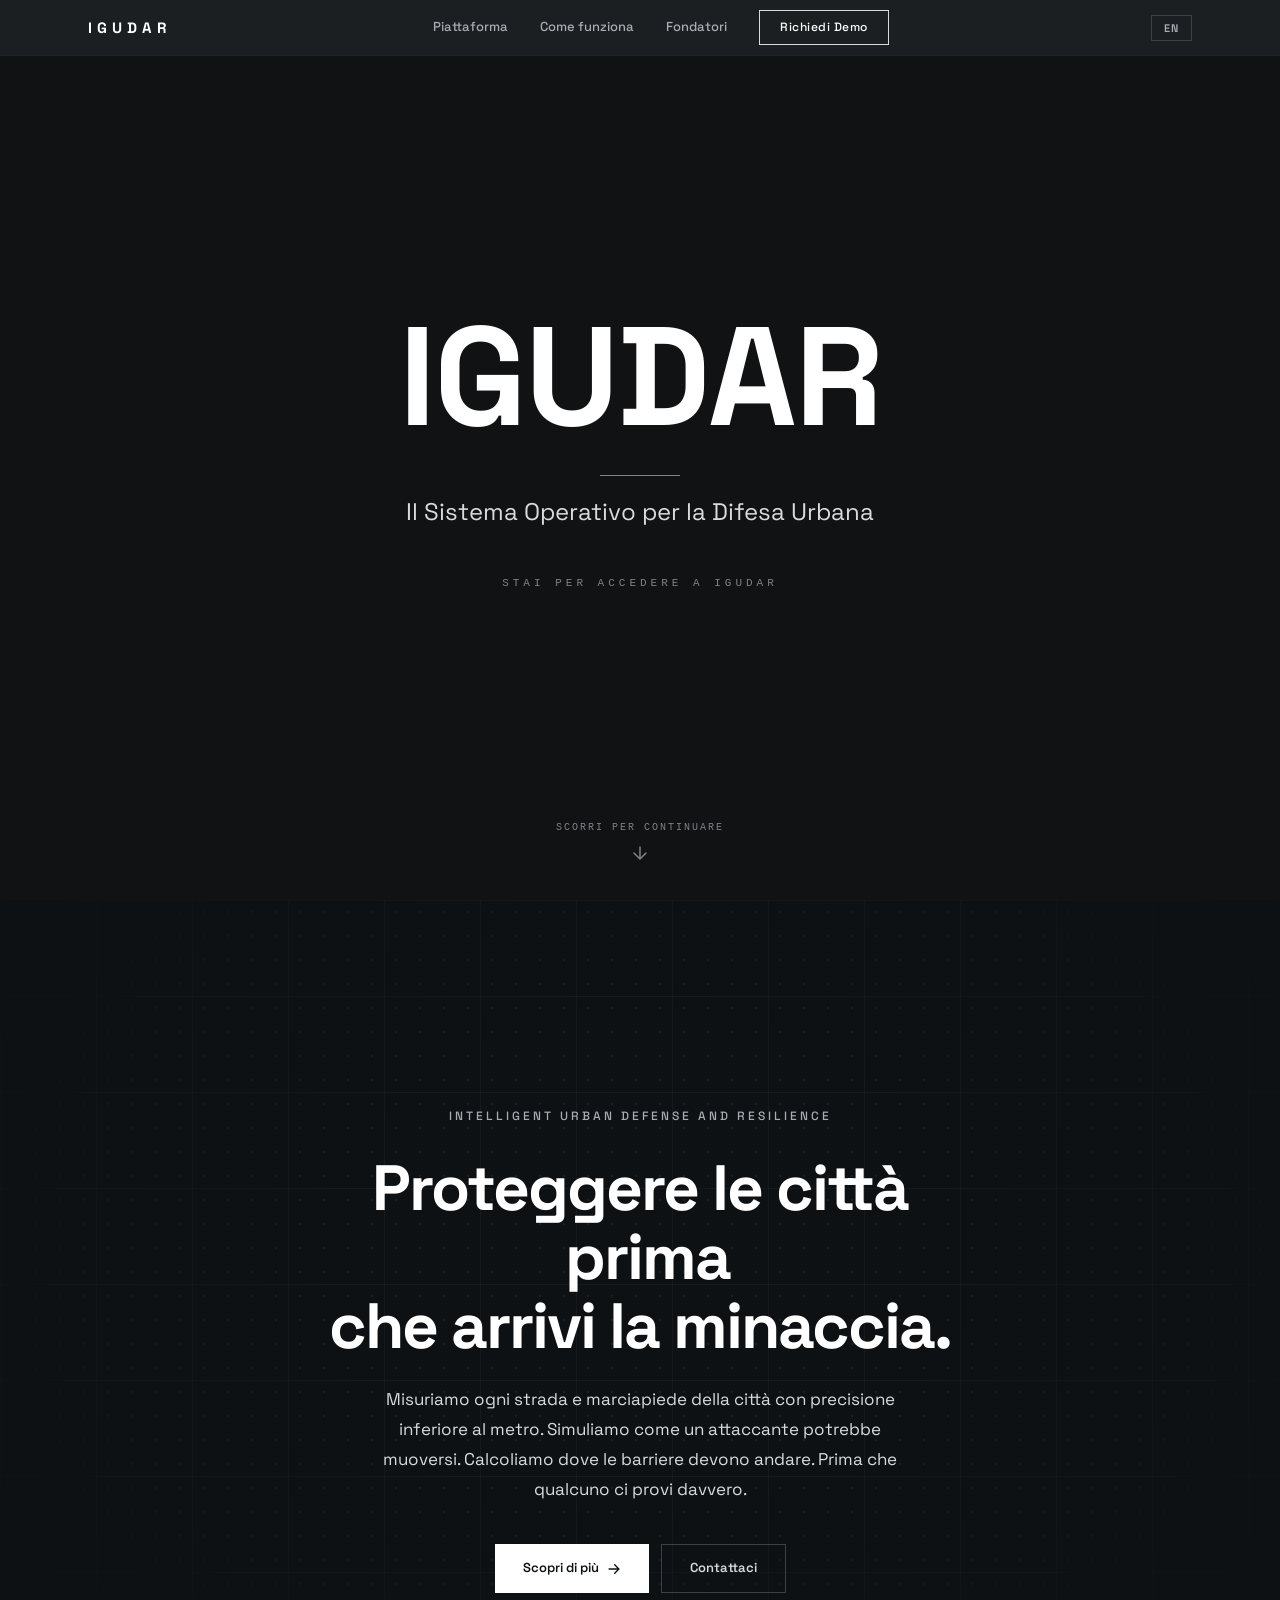
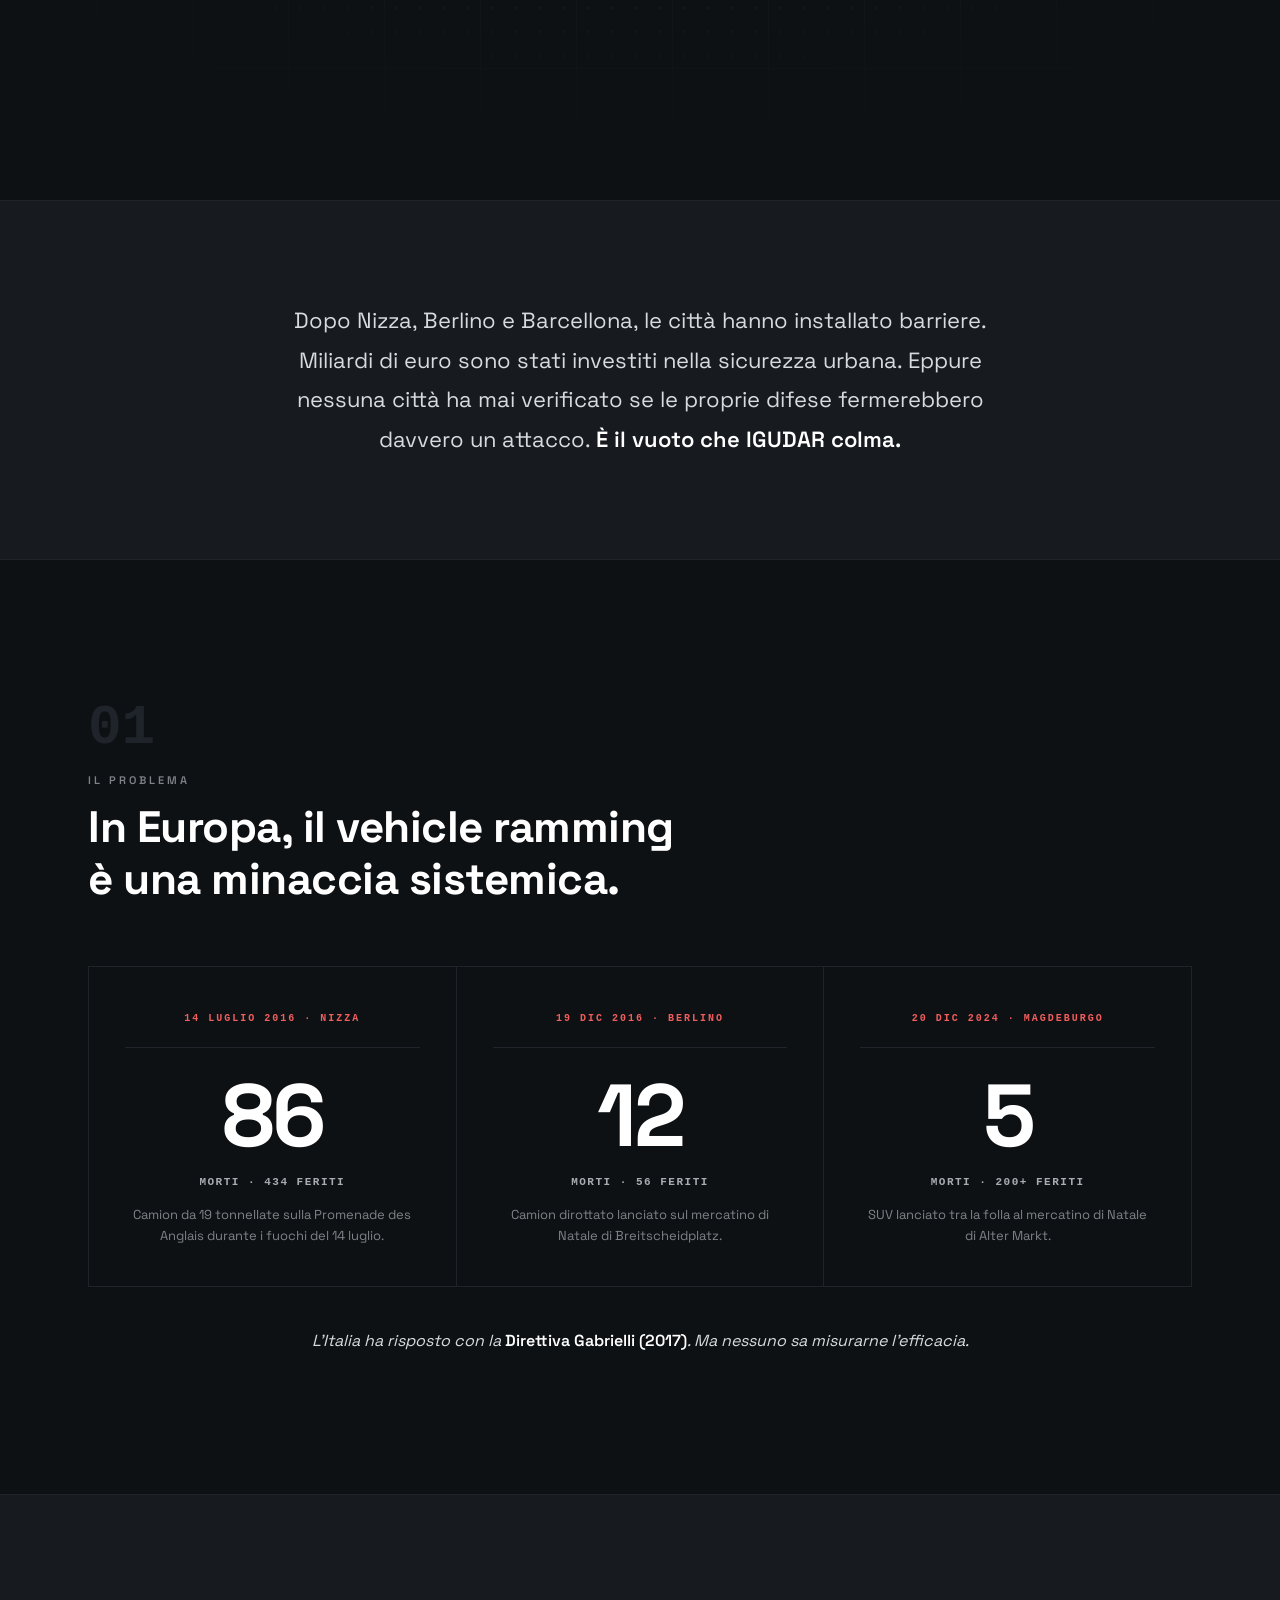
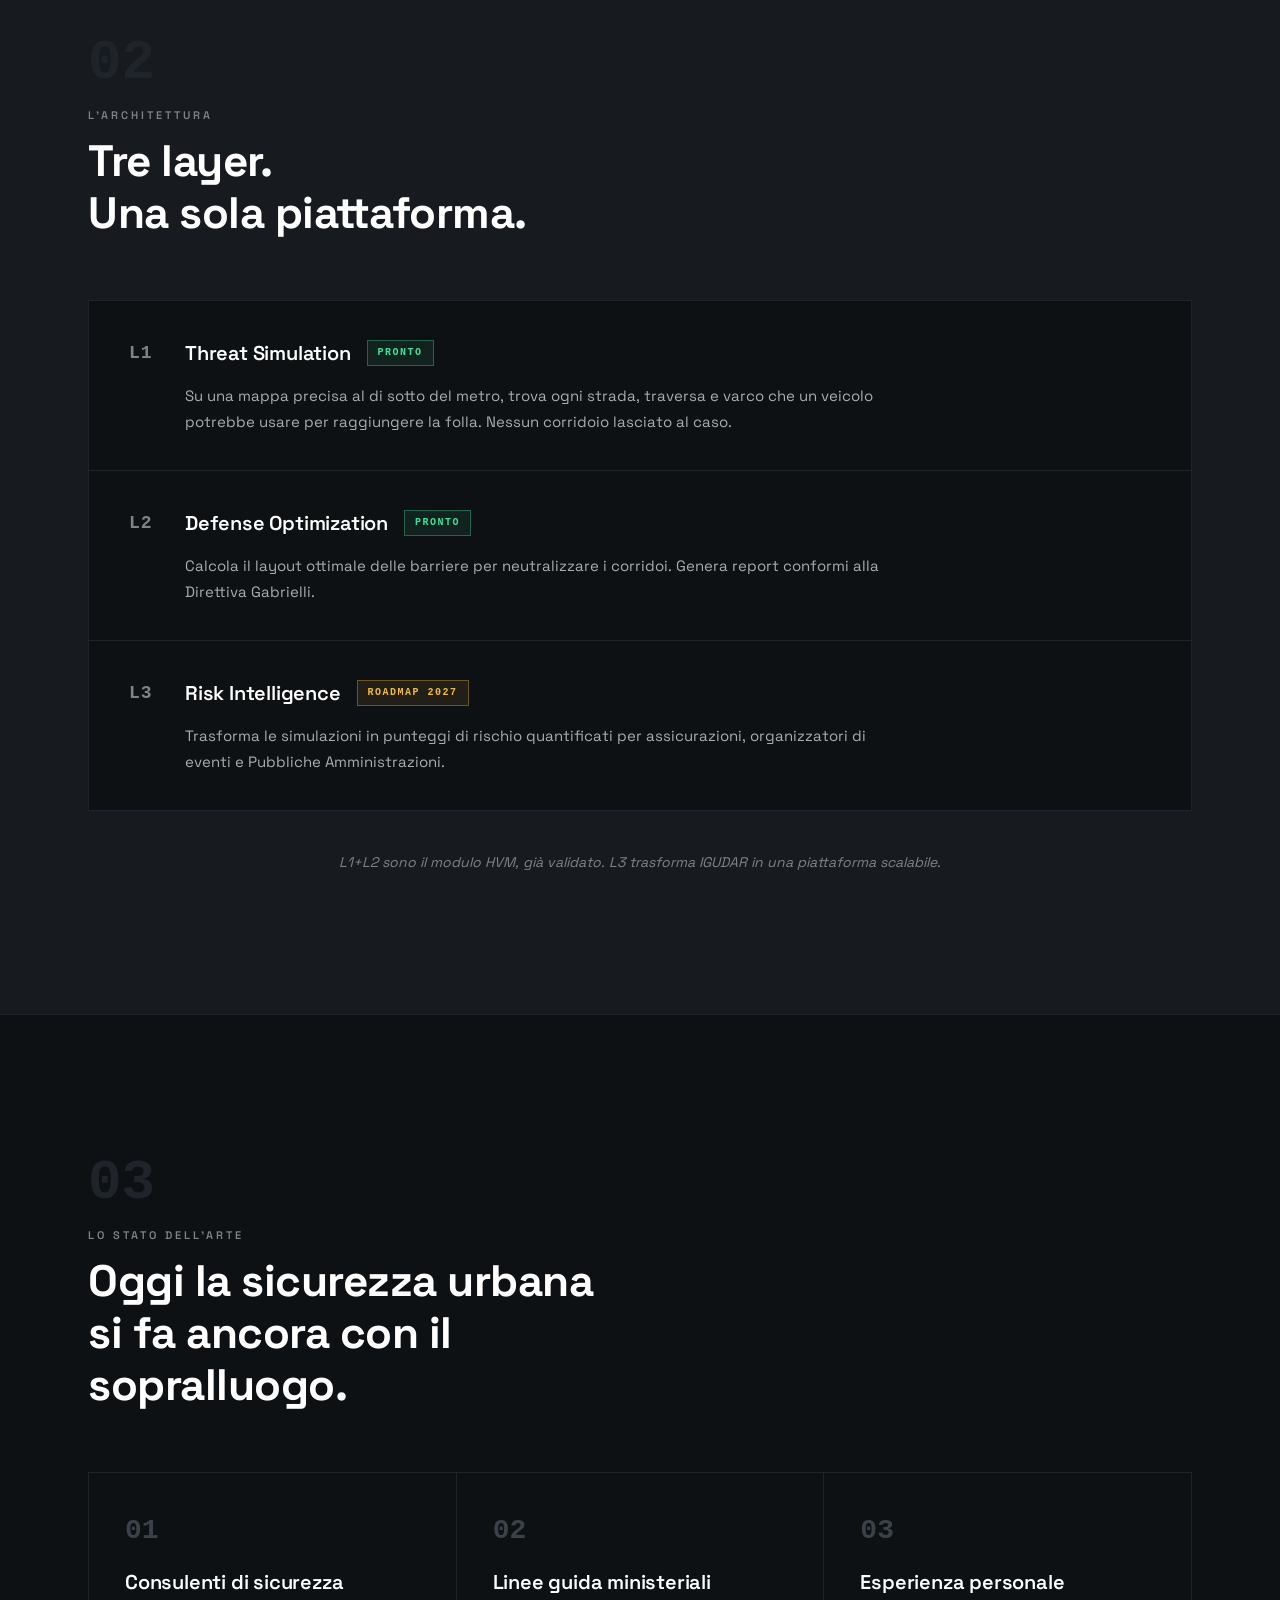
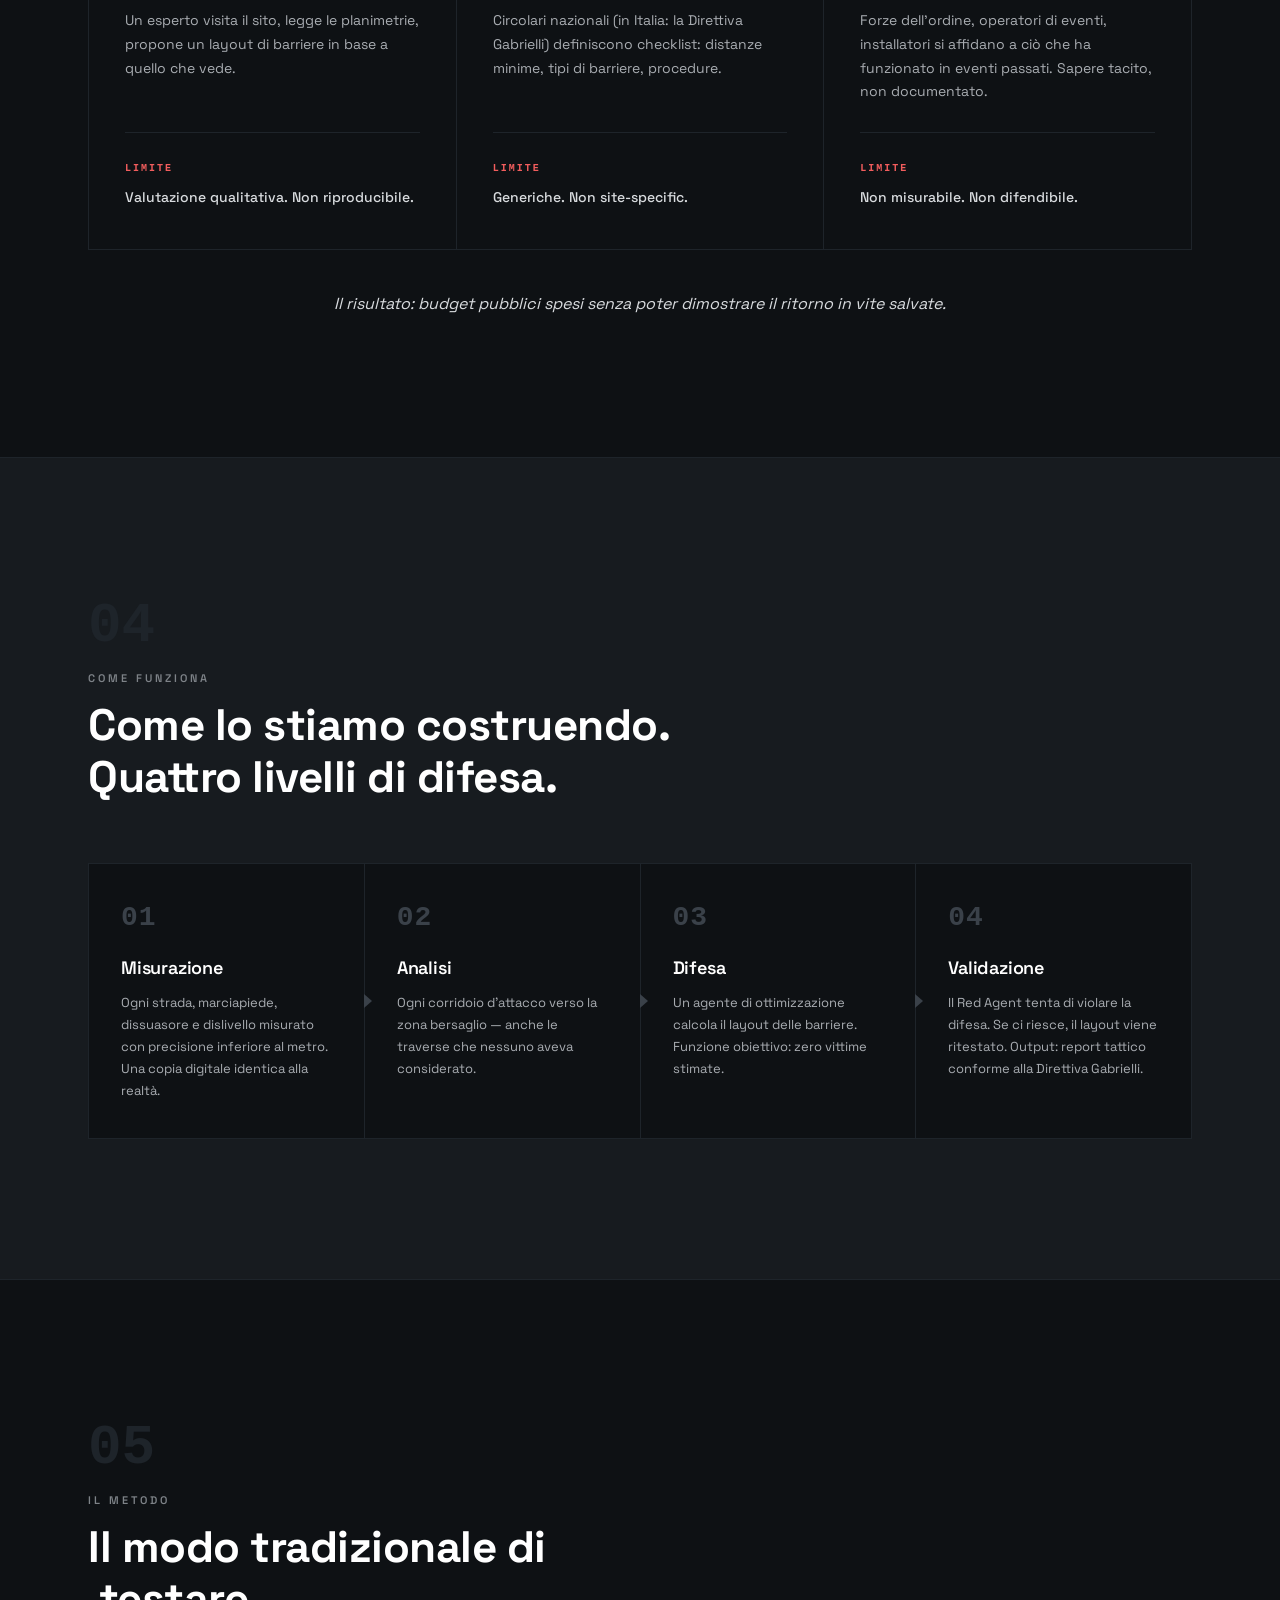
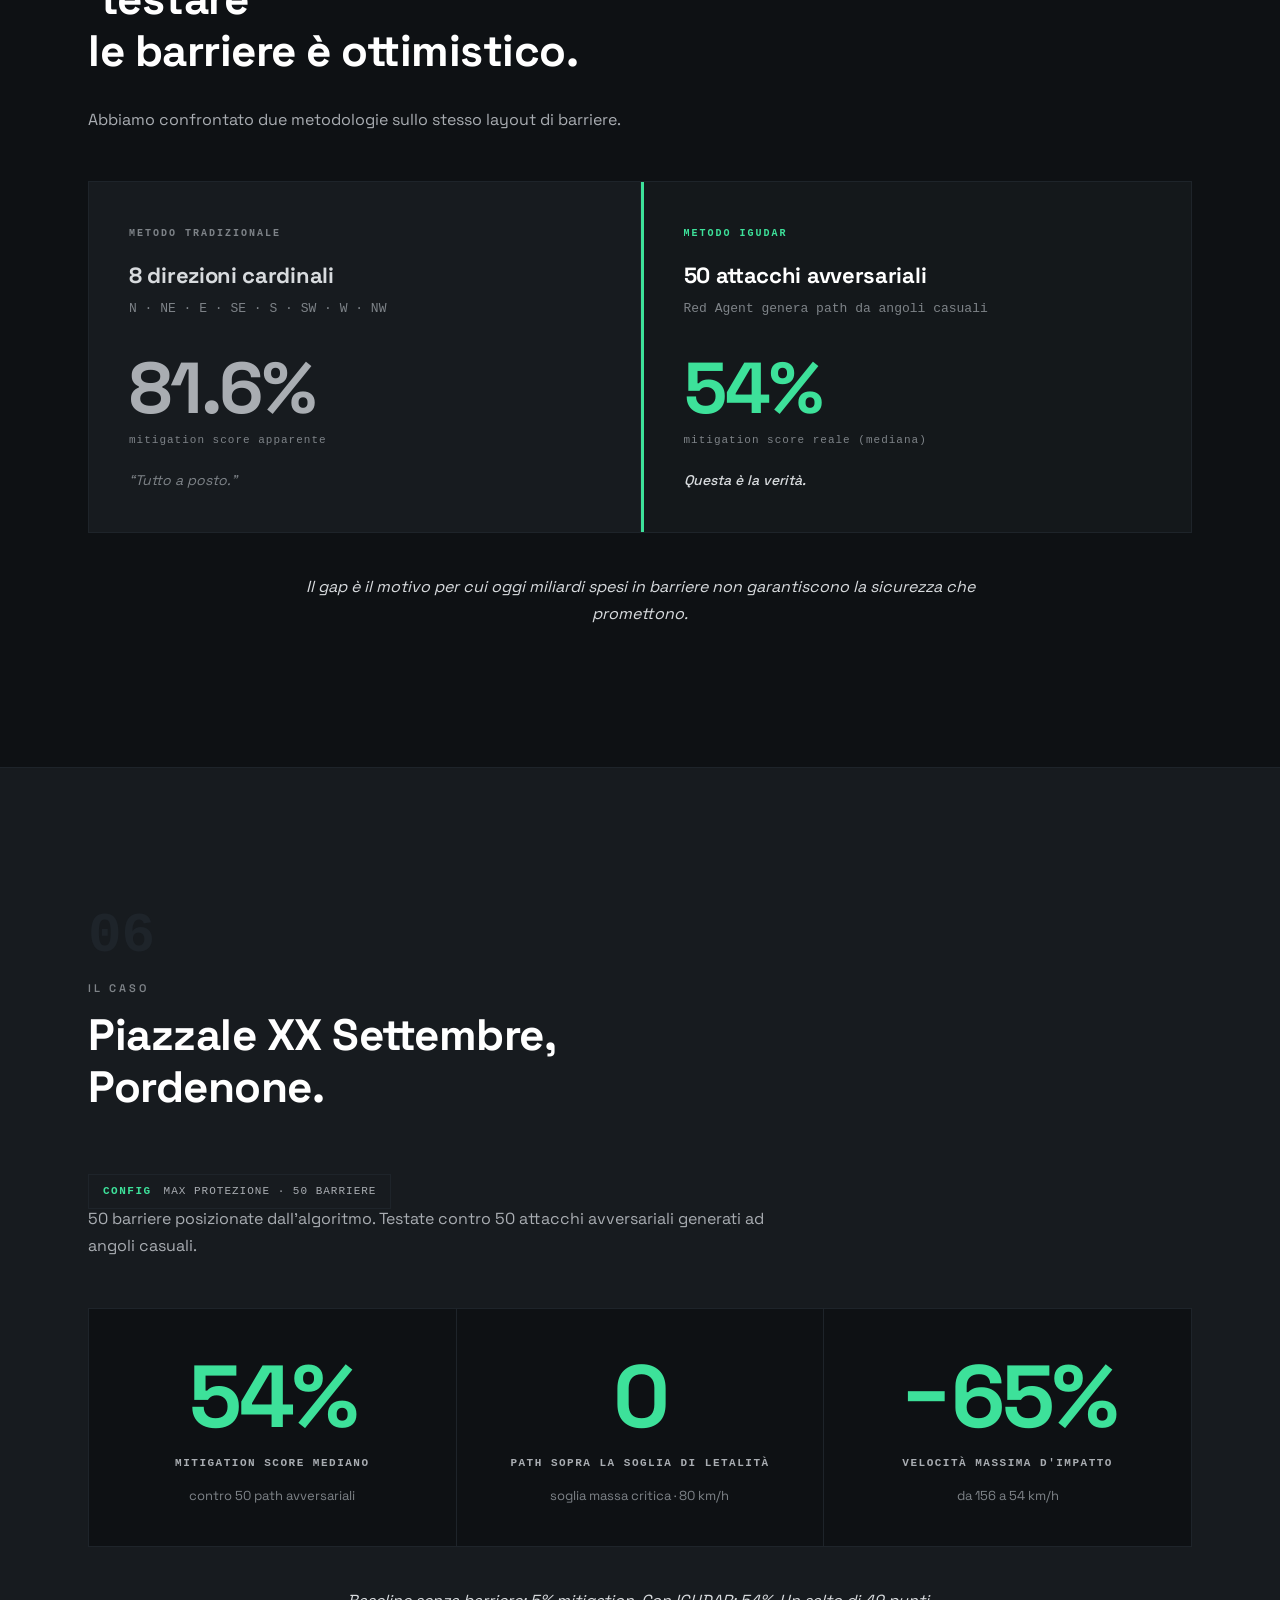
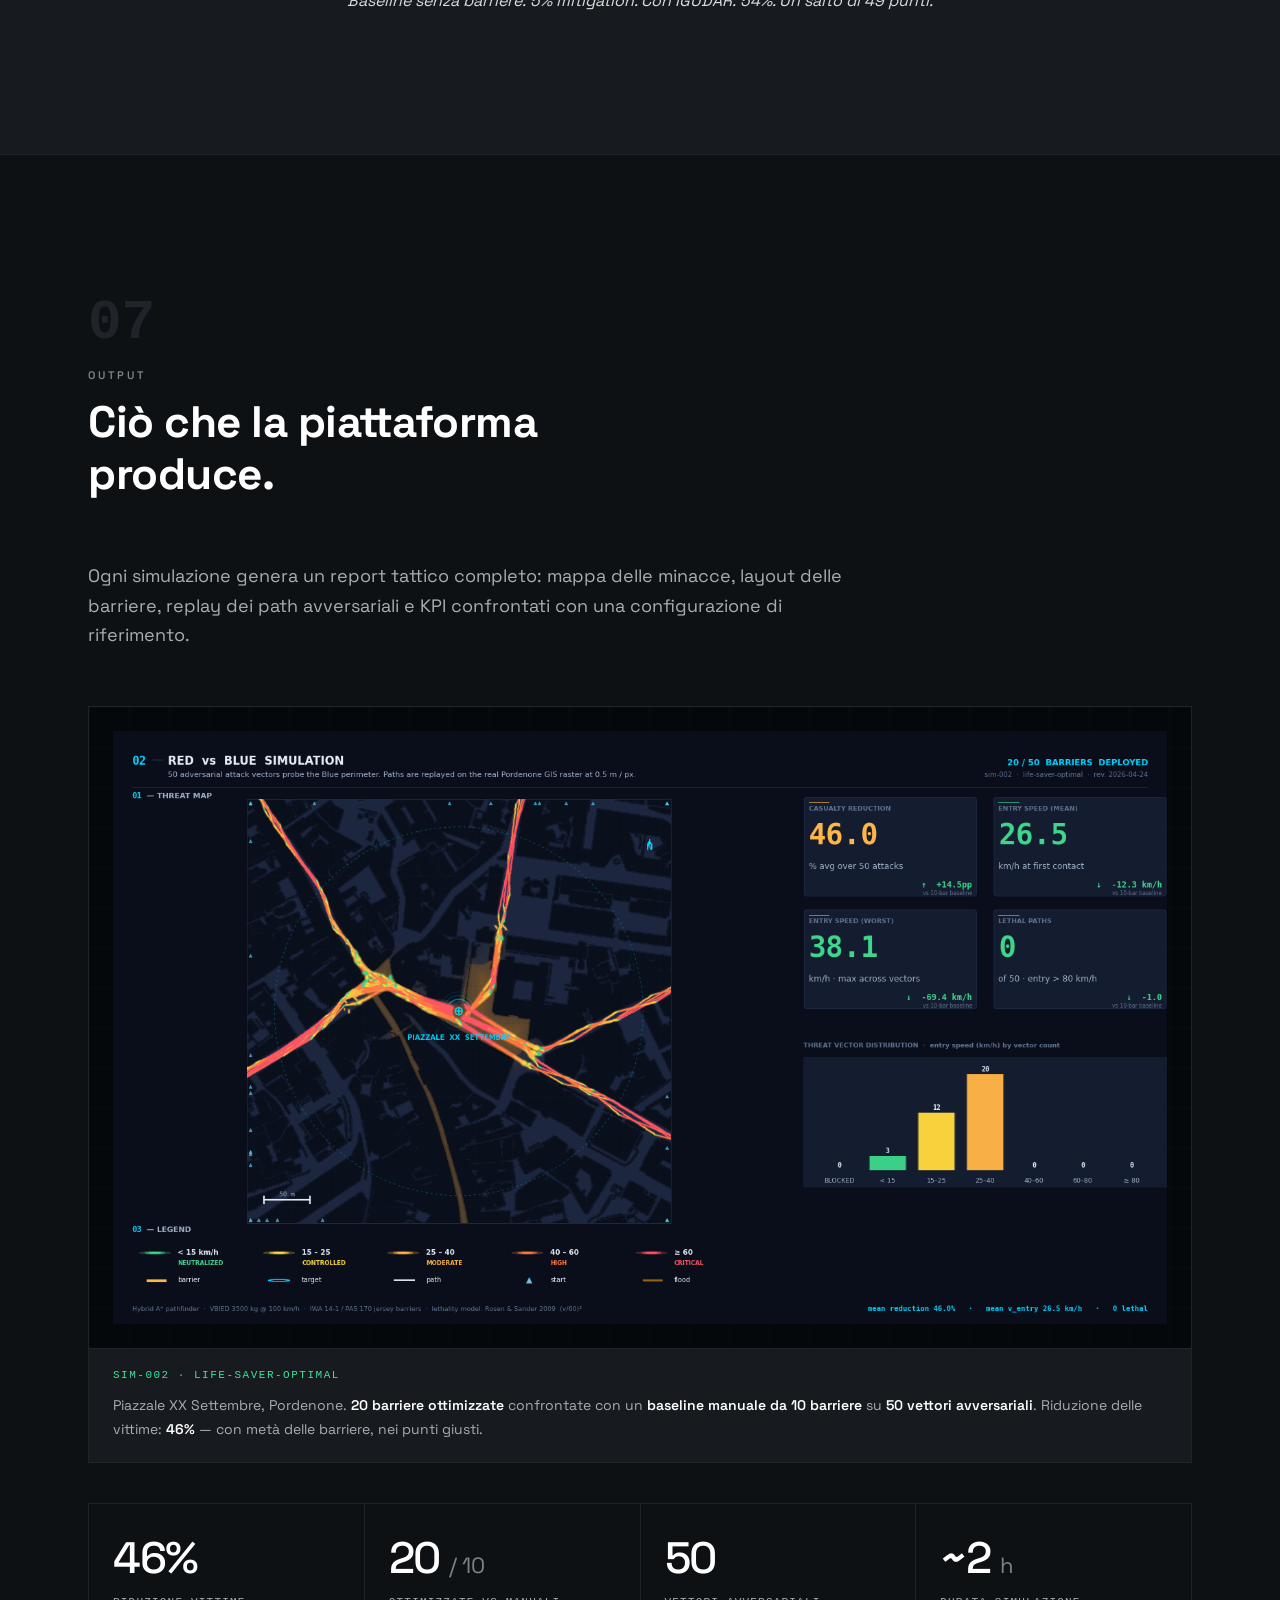
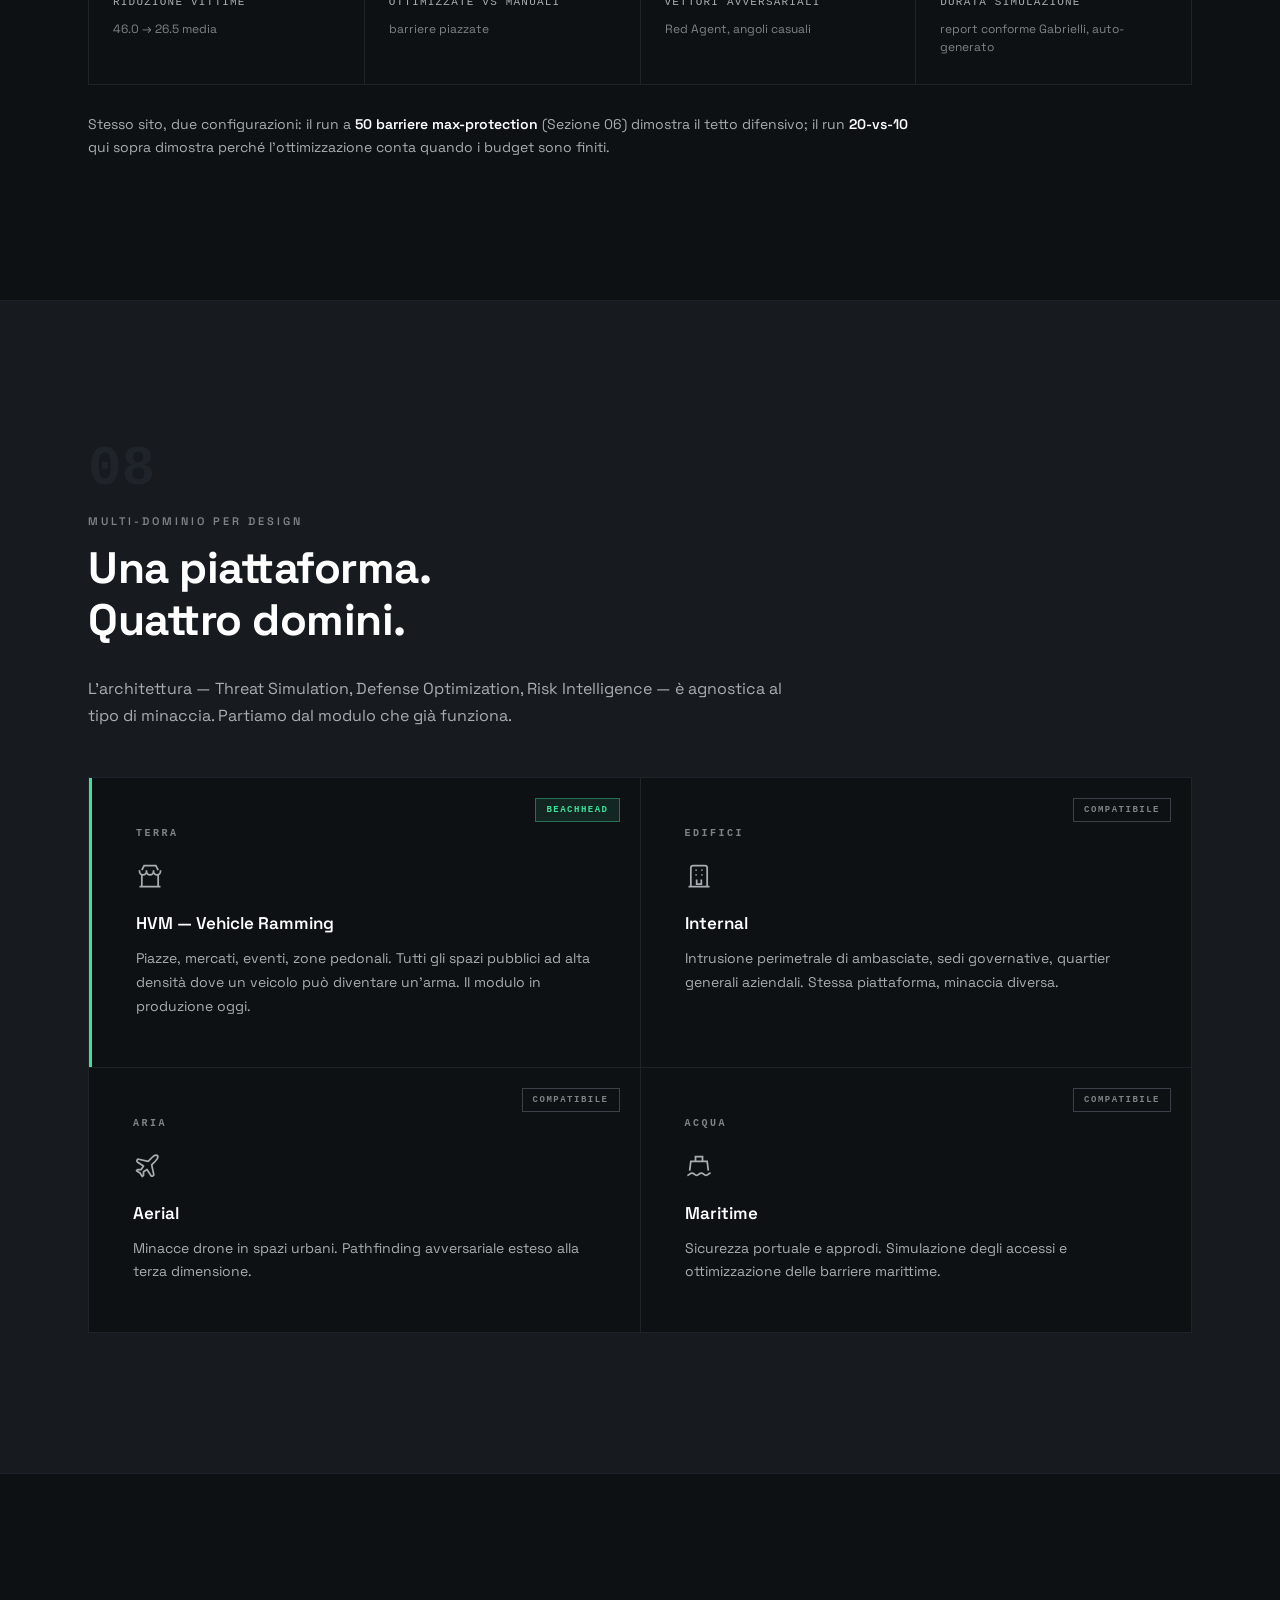
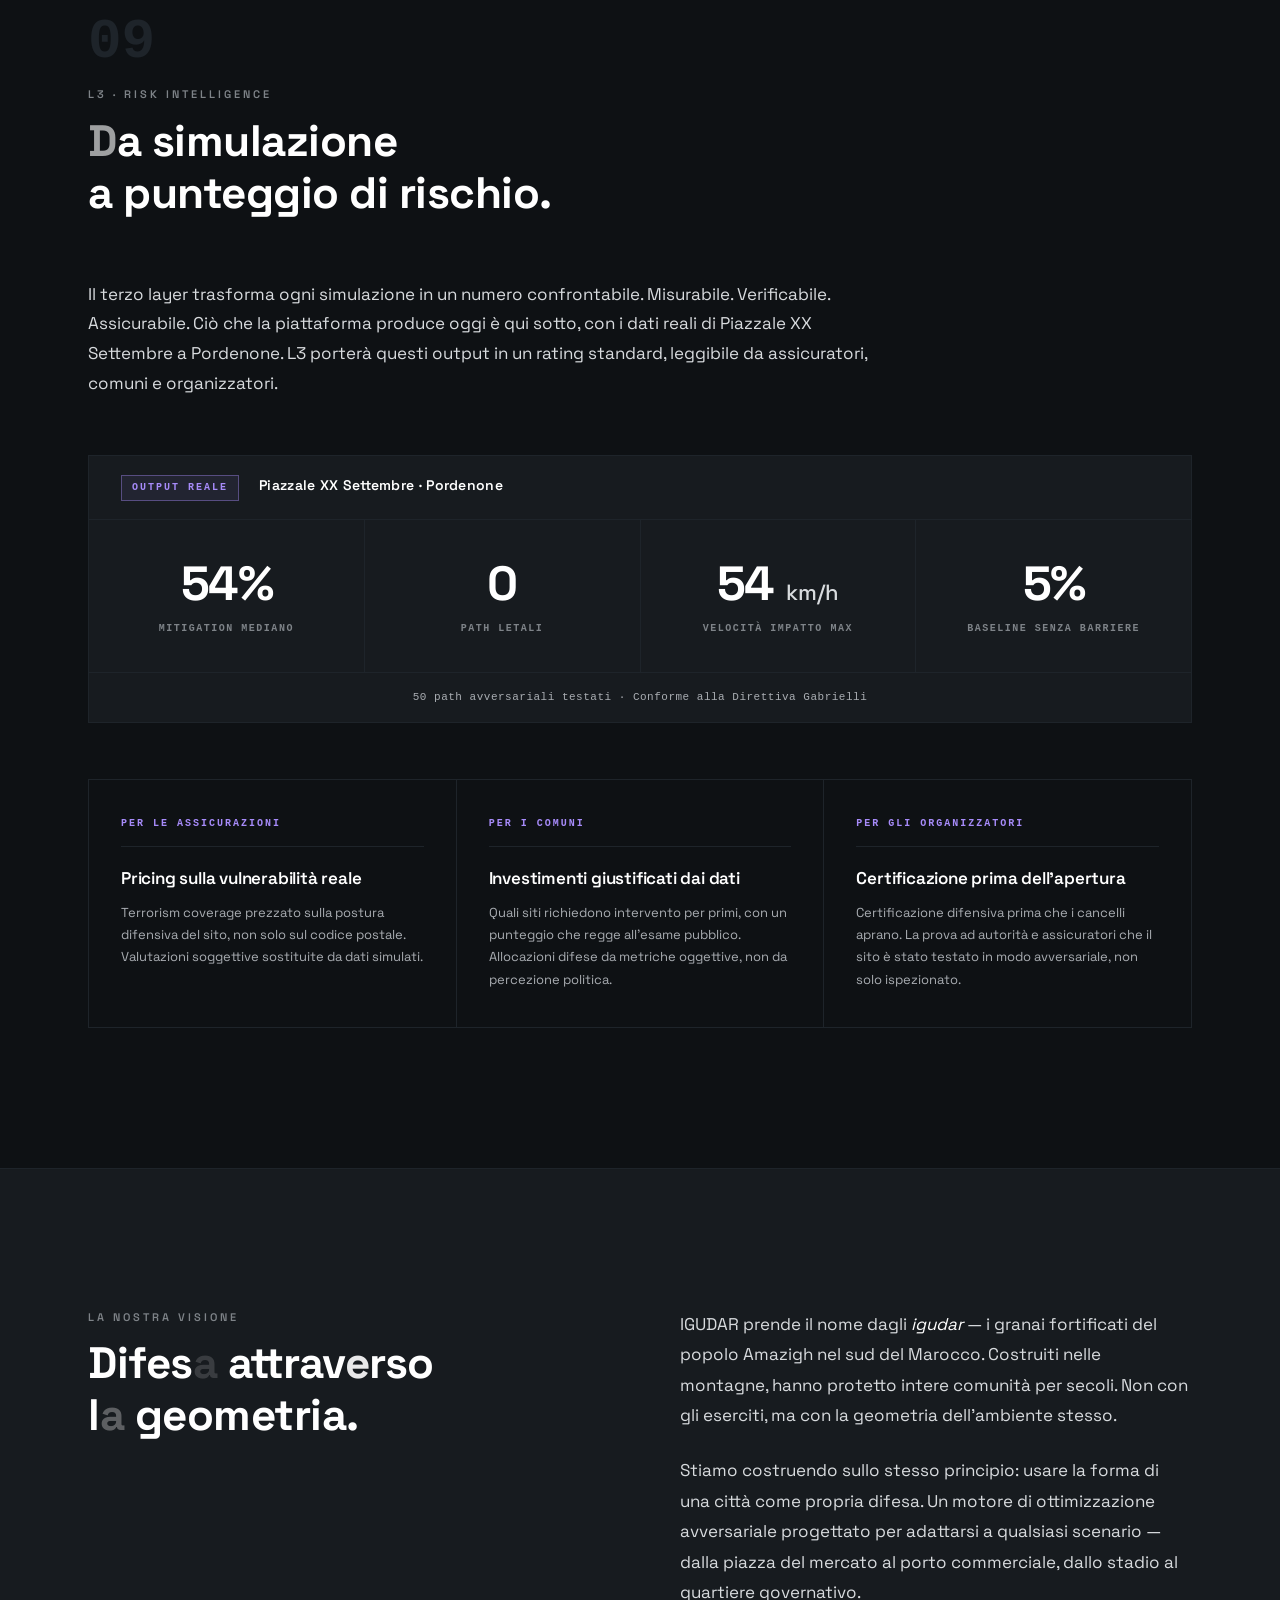
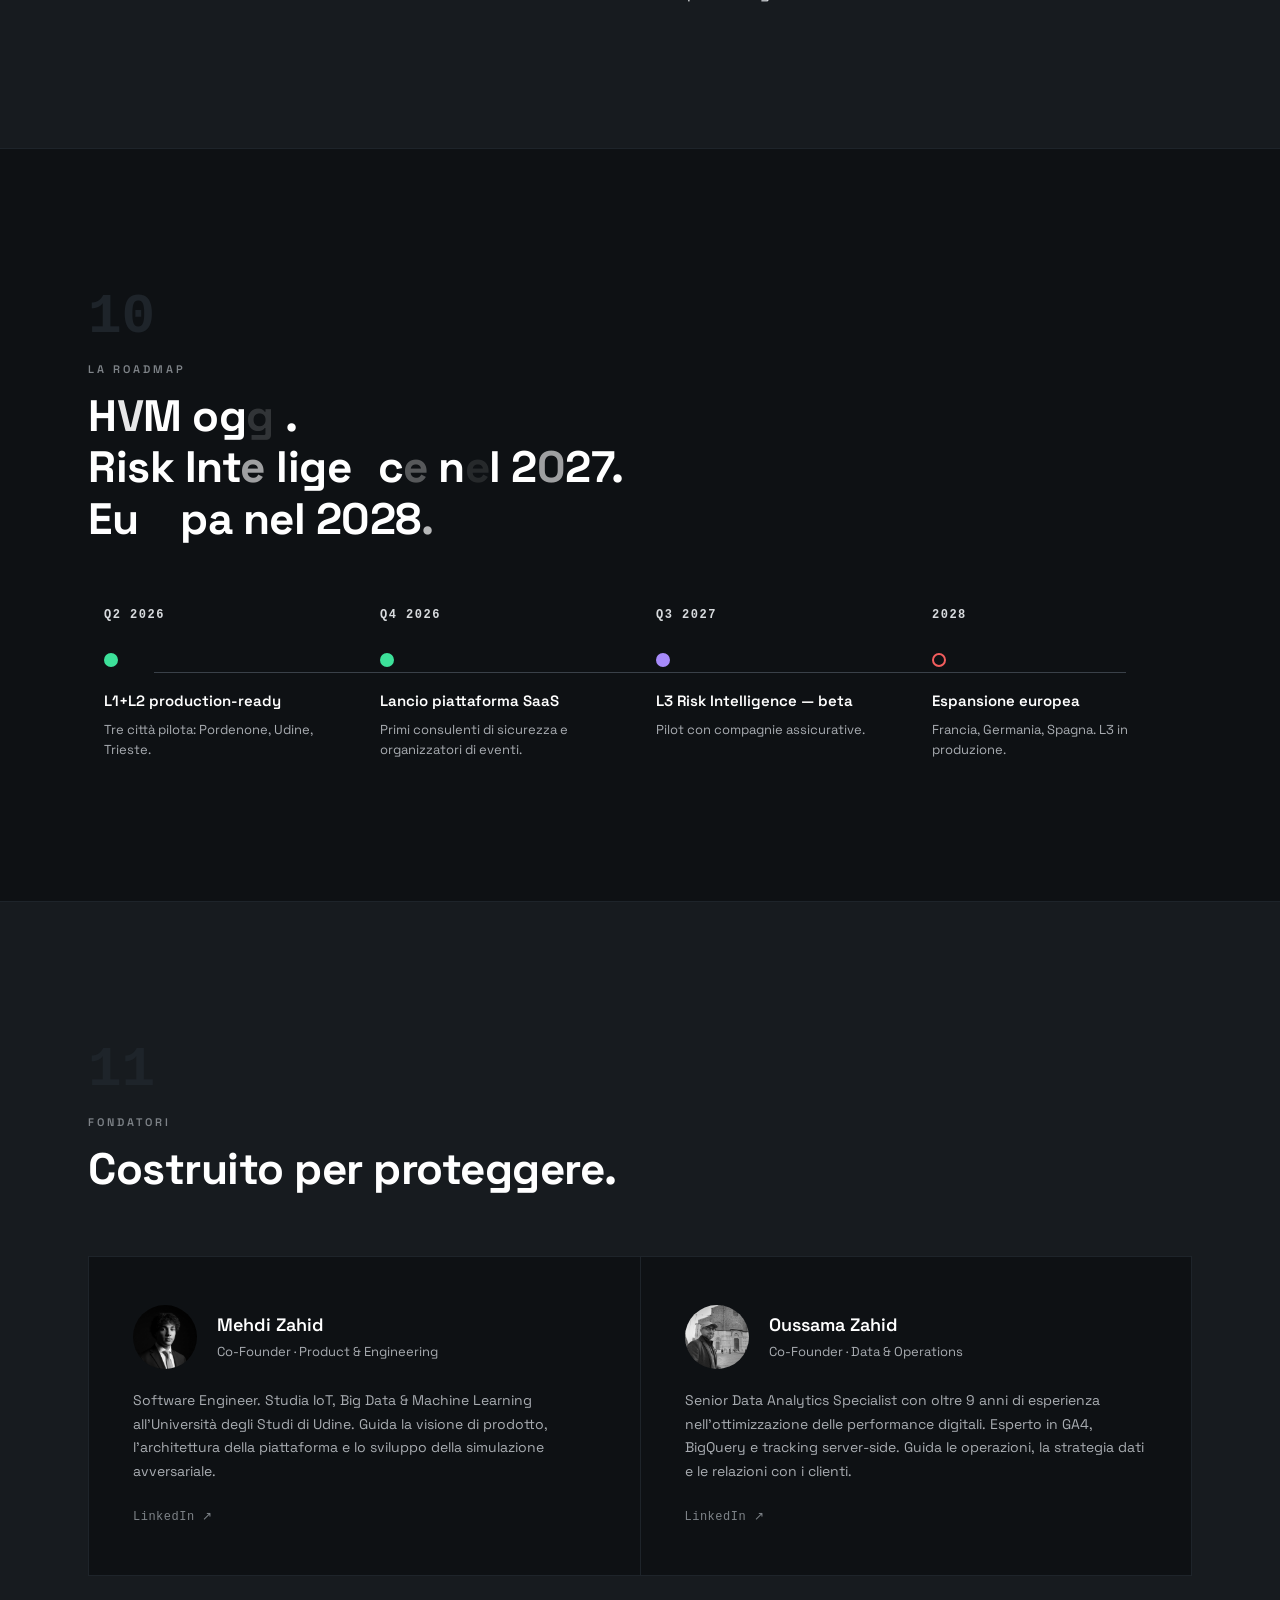
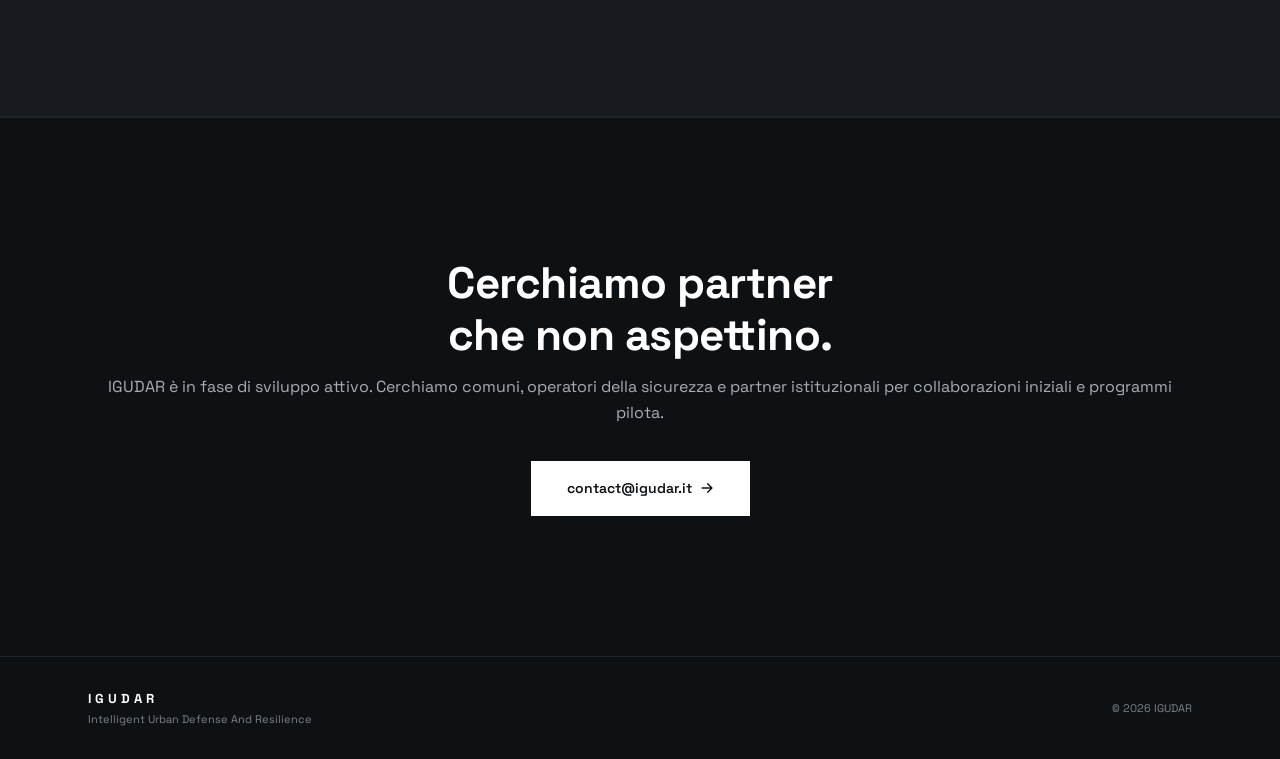
==== commit 1f9b7358: "feat: added animation" ====
--- a/index.html
+++ b/index.html
@@ -219,7 +219,7 @@
         <div class="container">
             <div class="section-num reveal">05</div>
             <p class="section-tag reveal" data-en="THE METHOD" data-it="IL METODO">THE METHOD</p>
-            <h2 class="reveal" data-en="The traditional way of testing<br>barriers is optimistic." data-it="Il modo tradizionale di testare<br>le barriere &egrave; ottimistico.">The traditional way of testing<br>barriers is optimistic.</h2>
+            <h2 class="reveal flicker-text" data-en="The traditional way of testing<br>barriers is optimistic." data-it="Il modo tradizionale di testare<br>le barriere &egrave; ottimistico.">The traditional way of testing<br>barriers is optimistic.</h2>
             <p class="method-intro reveal" data-en="We compared two methodologies on the same barrier layout." data-it="Abbiamo confrontato due metodologie sullo stesso layout di barriere.">We compared two methodologies on the same barrier layout.</p>
 
             <div class="method-compare reveal">
@@ -281,7 +281,7 @@
         <div class="container">
             <div class="section-num reveal">07</div>
             <p class="section-tag reveal" data-en="OUTPUT" data-it="OUTPUT">OUTPUT</p>
-            <h2 class="reveal" data-en="What the platform<br>produces." data-it="Ci&ograve; che la piattaforma<br>produce.">What the platform<br>produces.</h2>
+            <h2 class="reveal flicker-text" data-en="What the platform<br>produces." data-it="Ci&ograve; che la piattaforma<br>produce.">What the platform<br>produces.</h2>
             <p class="output-intro reveal" data-en="Each simulation run generates a full tactical report: threat map, barrier layout, adversarial path replay, and KPIs benchmarked against a baseline configuration." data-it="Ogni simulazione genera un report tattico completo: mappa delle minacce, layout delle barriere, replay dei path avversariali e KPI confrontati con una configurazione di riferimento.">Each simulation run generates a full tactical report: threat map, barrier layout, adversarial path replay, and KPIs benchmarked against a baseline configuration.</p>
 
             <figure class="output-render reveal">
@@ -375,7 +375,7 @@
         <div class="container">
             <div class="section-num reveal">09</div>
             <p class="section-tag reveal" data-en="L3 &middot; RISK INTELLIGENCE" data-it="L3 &middot; RISK INTELLIGENCE">L3 &middot; RISK INTELLIGENCE</p>
-            <h2 class="reveal" data-en="From simulation<br>to risk score." data-it="Da simulazione<br>a punteggio di rischio.">From simulation<br>to risk score.</h2>
+            <h2 class="reveal flicker-text" data-en="From simulation<br>to risk score." data-it="Da simulazione<br>a punteggio di rischio.">From simulation<br>to risk score.</h2>
 
             <p class="risk-intro reveal" data-en="The third layer turns every simulation into a comparable number. Measurable. Auditable. Insurable. What the platform produces today is below, with the real data from Piazzale XX Settembre, Pordenone. L3 will bring these outputs into a standard rating, readable by insurers, municipalities, and event organizers." data-it="Il terzo layer trasforma ogni simulazione in un numero confrontabile. Misurabile. Verificabile. Assicurabile. Ci&ograve; che la piattaforma produce oggi &egrave; qui sotto, con i dati reali di Piazzale XX Settembre a Pordenone. L3 porter&agrave; questi output in un rating standard, leggibile da assicuratori, comuni e organizzatori.">The third layer turns every simulation into a comparable number. Measurable. Auditable. Insurable. What the platform produces today is below, with the real data from Piazzale XX Settembre, Pordenone. L3 will bring these outputs into a standard rating, readable by insurers, municipalities, and event organizers.</p>
 
@@ -446,7 +446,7 @@
         <div class="container">
             <div class="section-num reveal">10</div>
             <p class="section-tag reveal" data-en="THE ROADMAP" data-it="LA ROADMAP">THE ROADMAP</p>
-            <h2 class="reveal" data-en="HVM today.<br>Risk Intelligence in 2027.<br>Europe in 2028." data-it="HVM oggi.<br>Risk Intelligence nel 2027.<br>Europa nel 2028.">HVM today.<br>Risk Intelligence in 2027.<br>Europe in 2028.</h2>
+            <h2 class="reveal flicker-text" data-en="HVM today.<br>Risk Intelligence in 2027.<br>Europe in 2028." data-it="HVM oggi.<br>Risk Intelligence nel 2027.<br>Europa nel 2028.">HVM today.<br>Risk Intelligence in 2027.<br>Europe in 2028.</h2>
 
             <div class="timeline reveal">
                 <div class="tl-step">
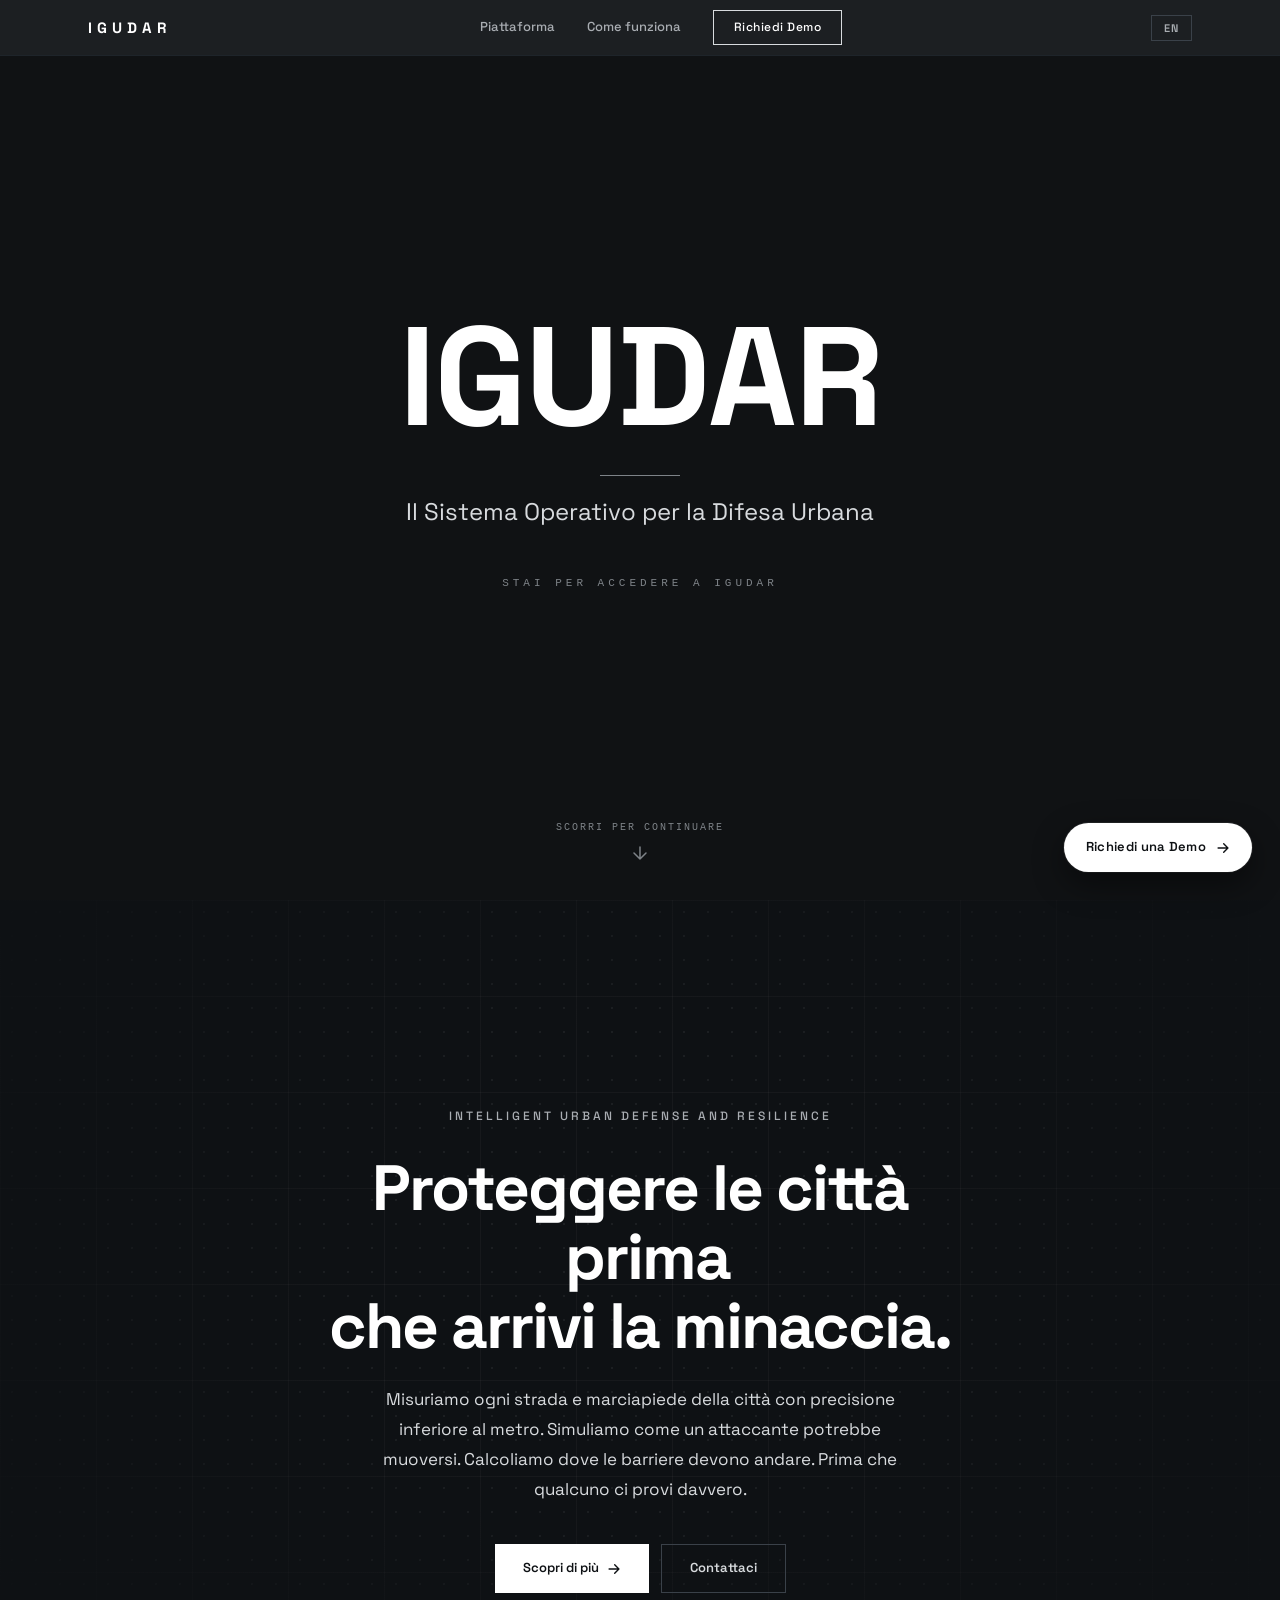
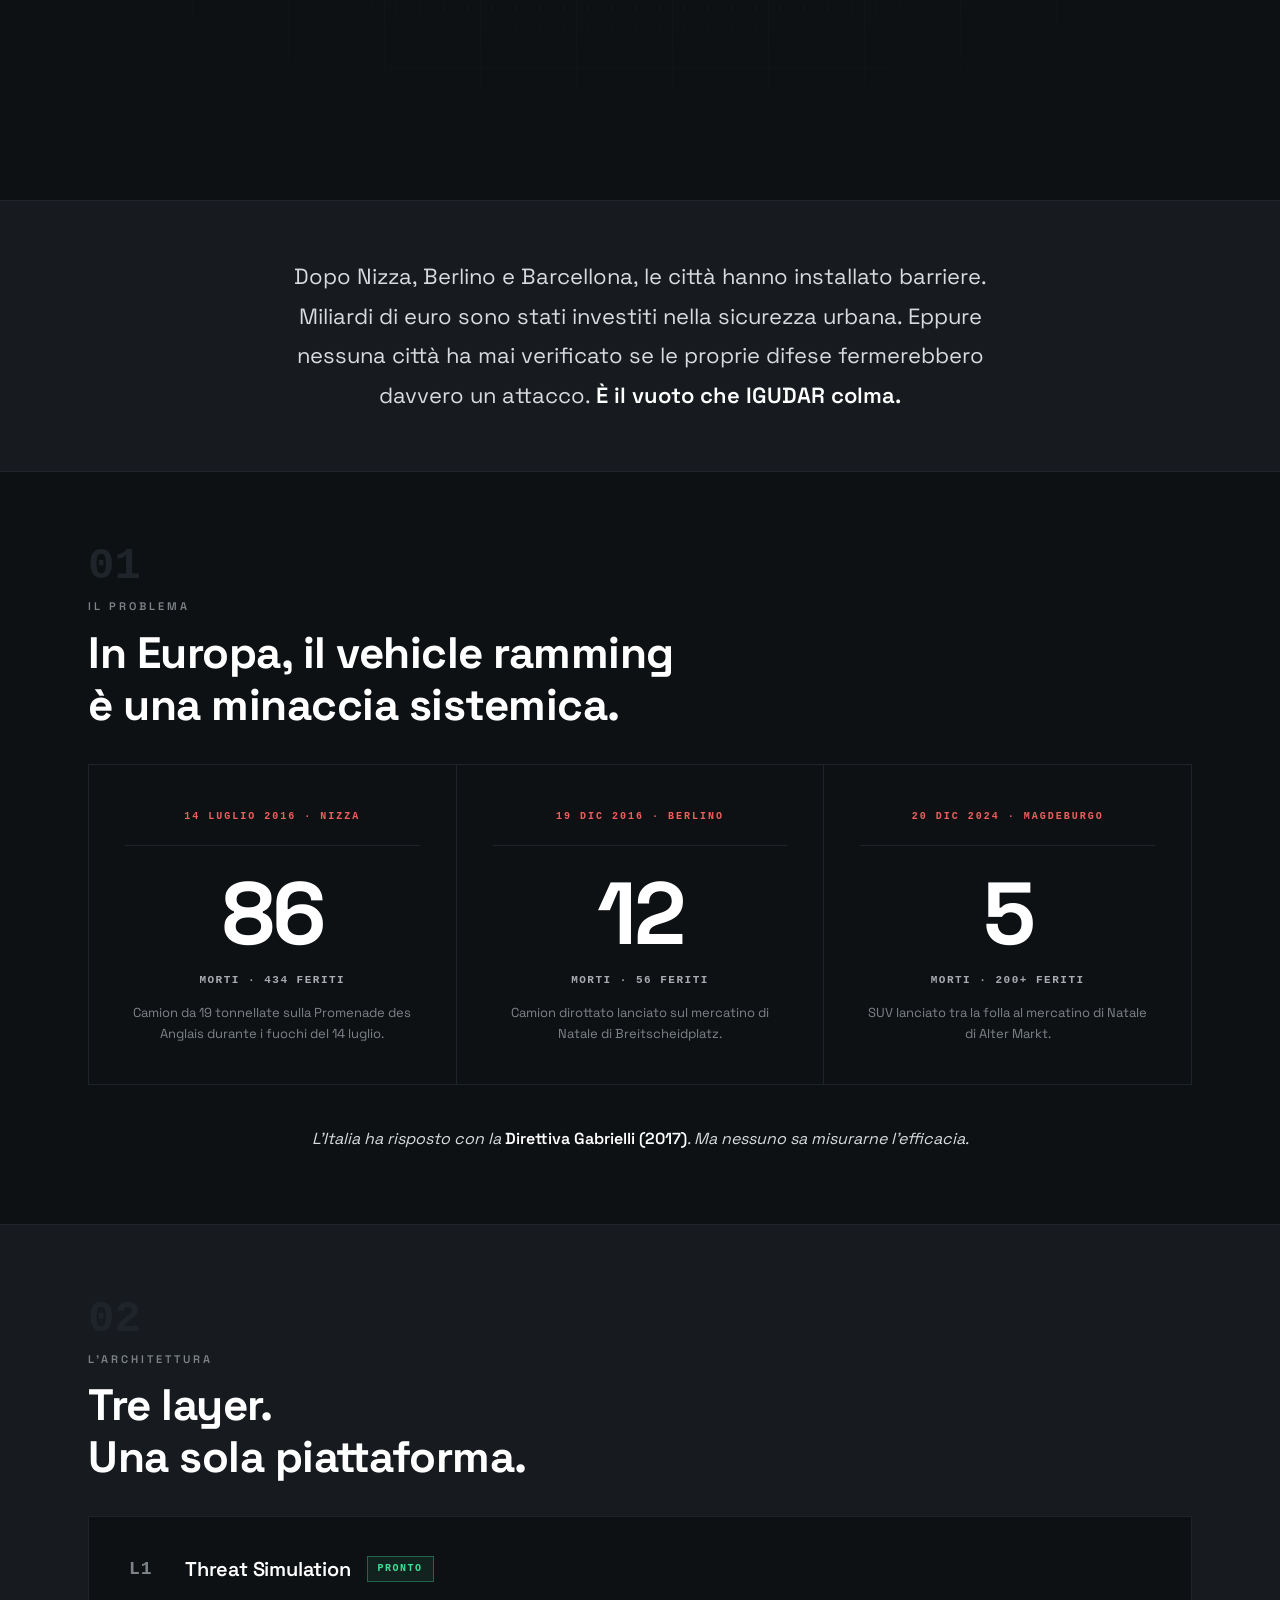
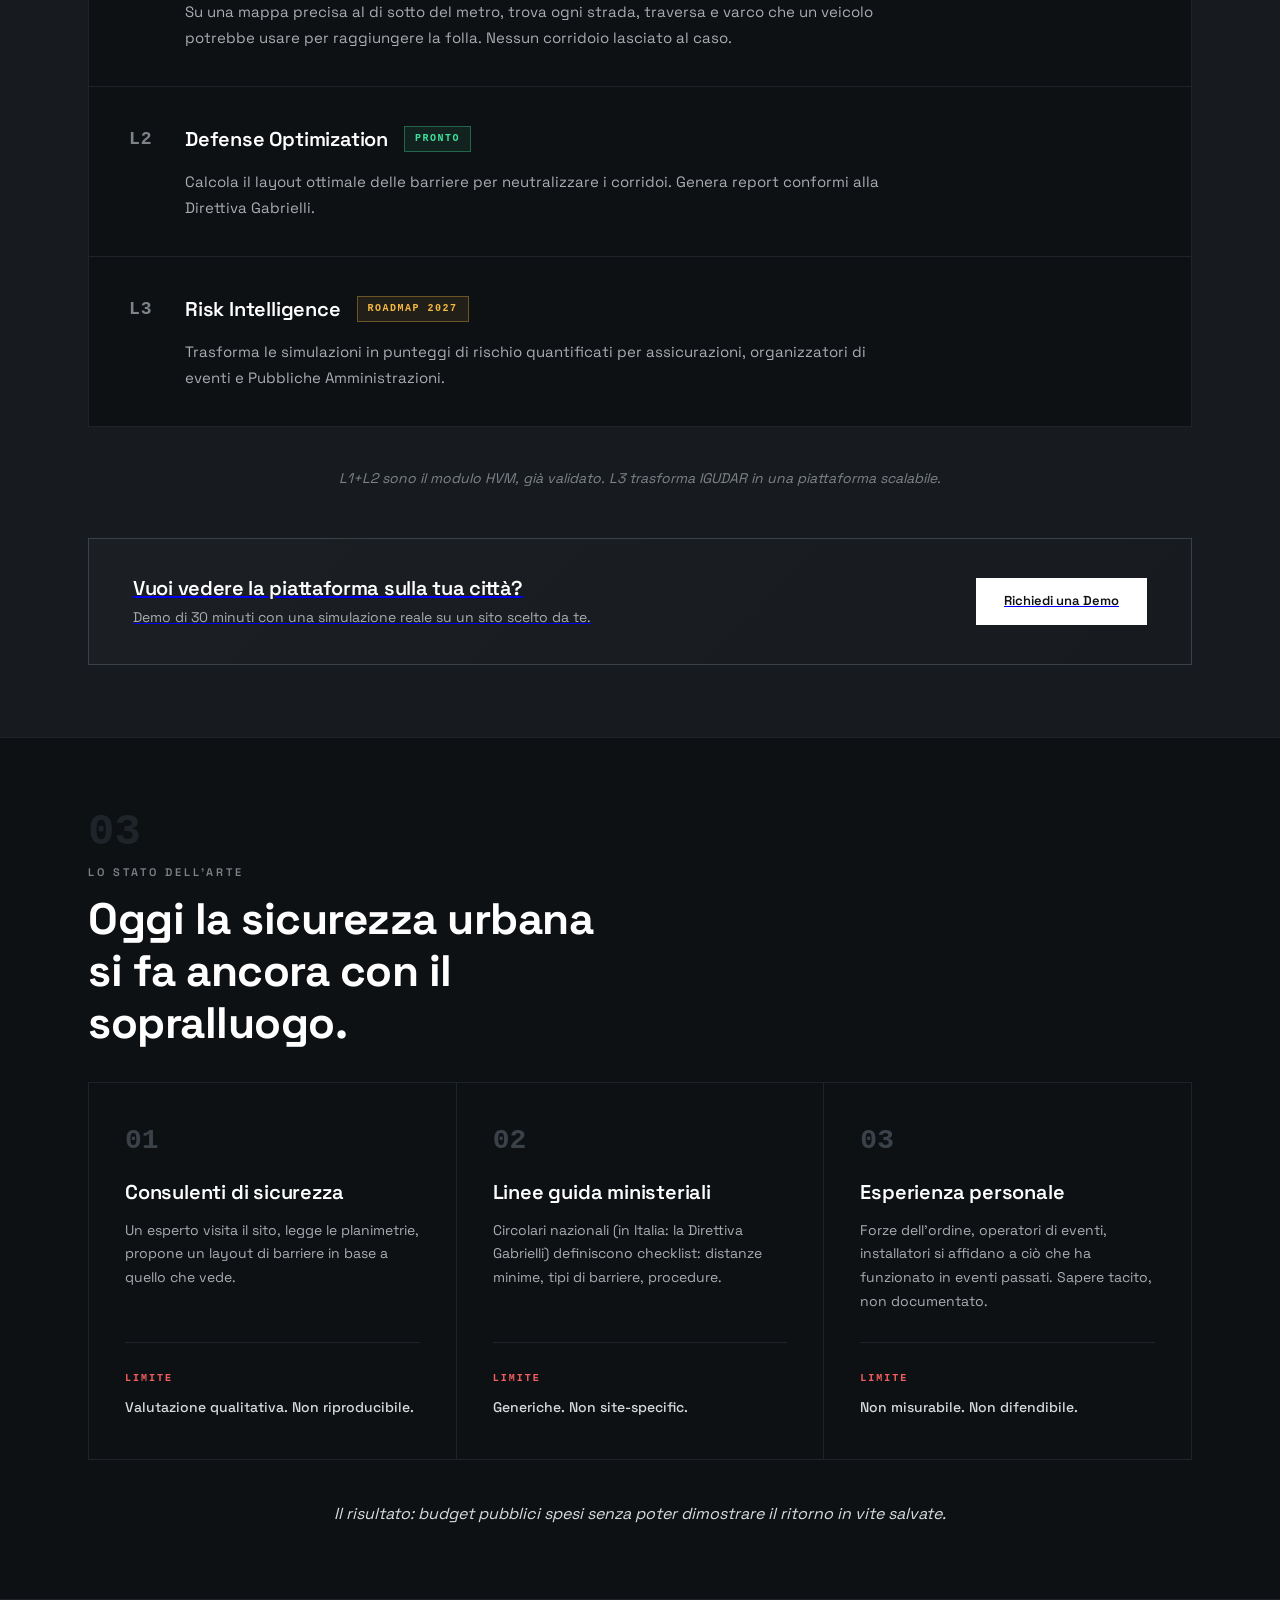
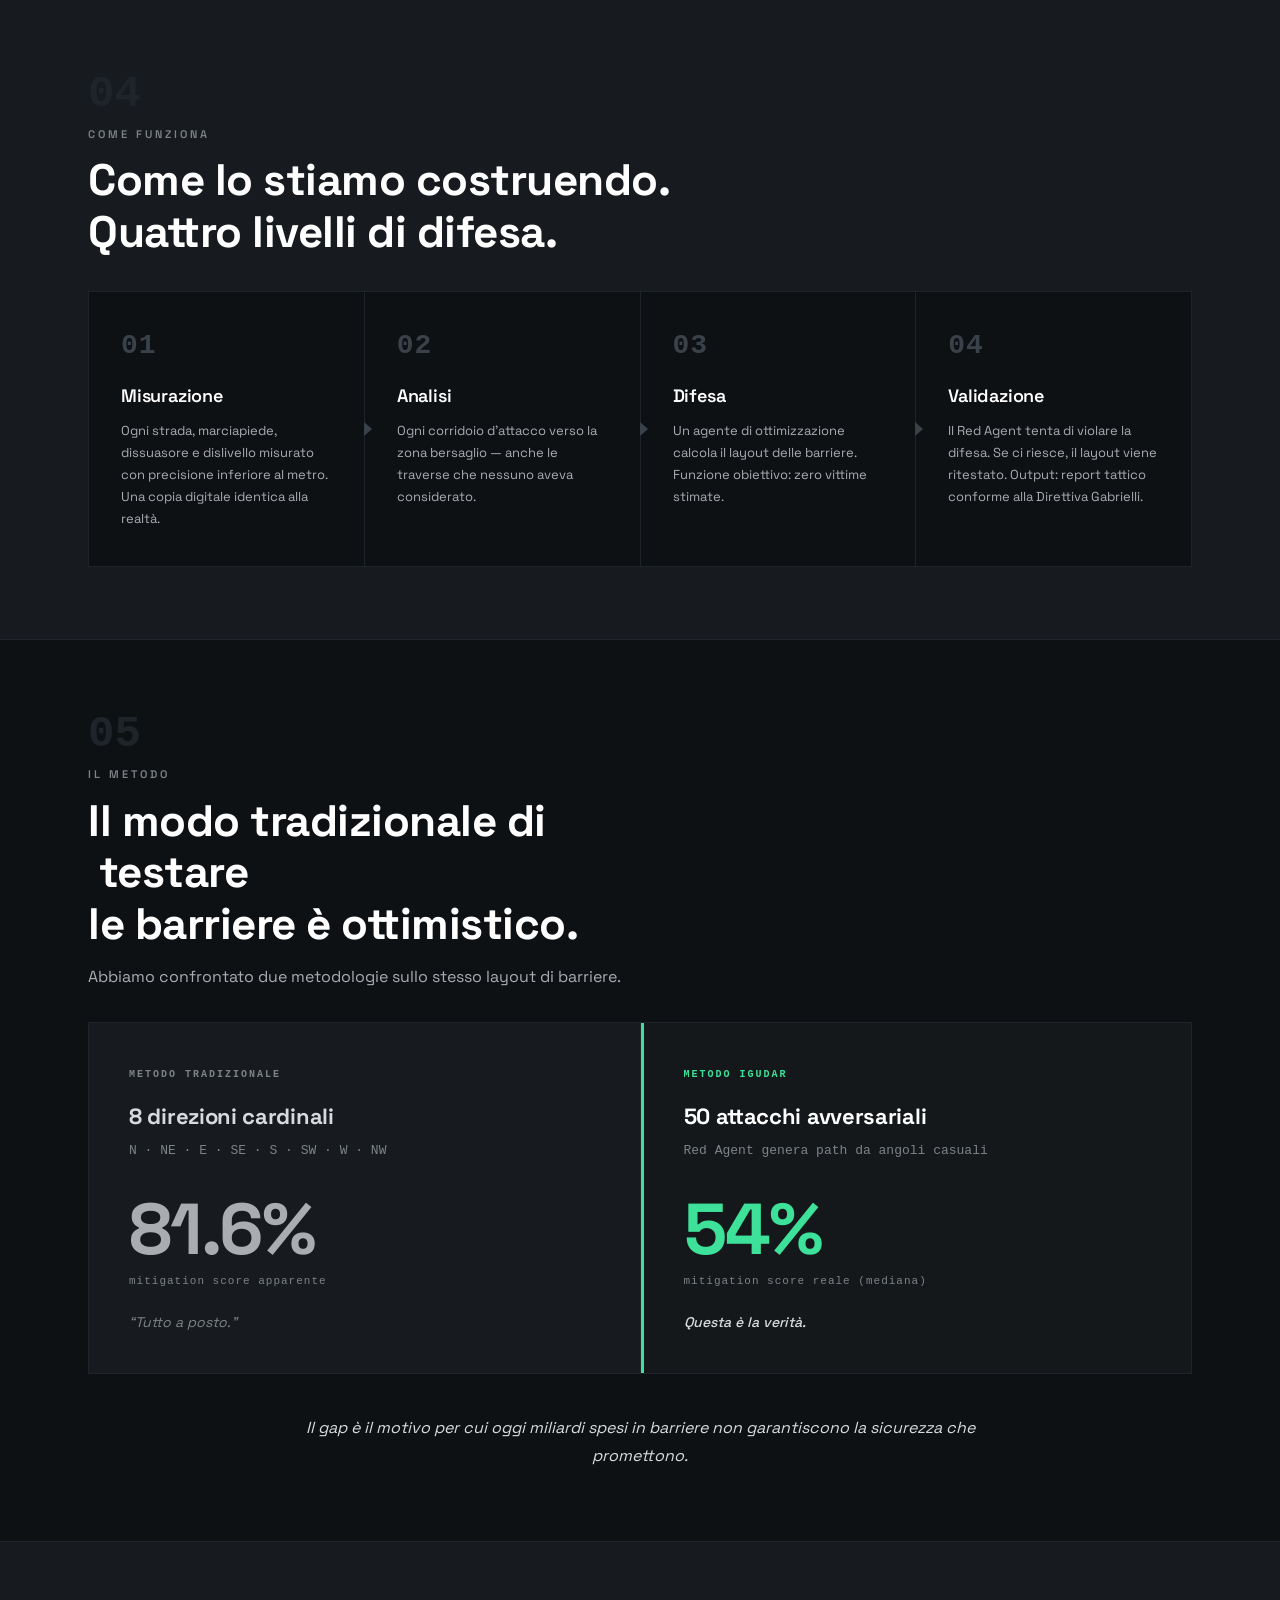
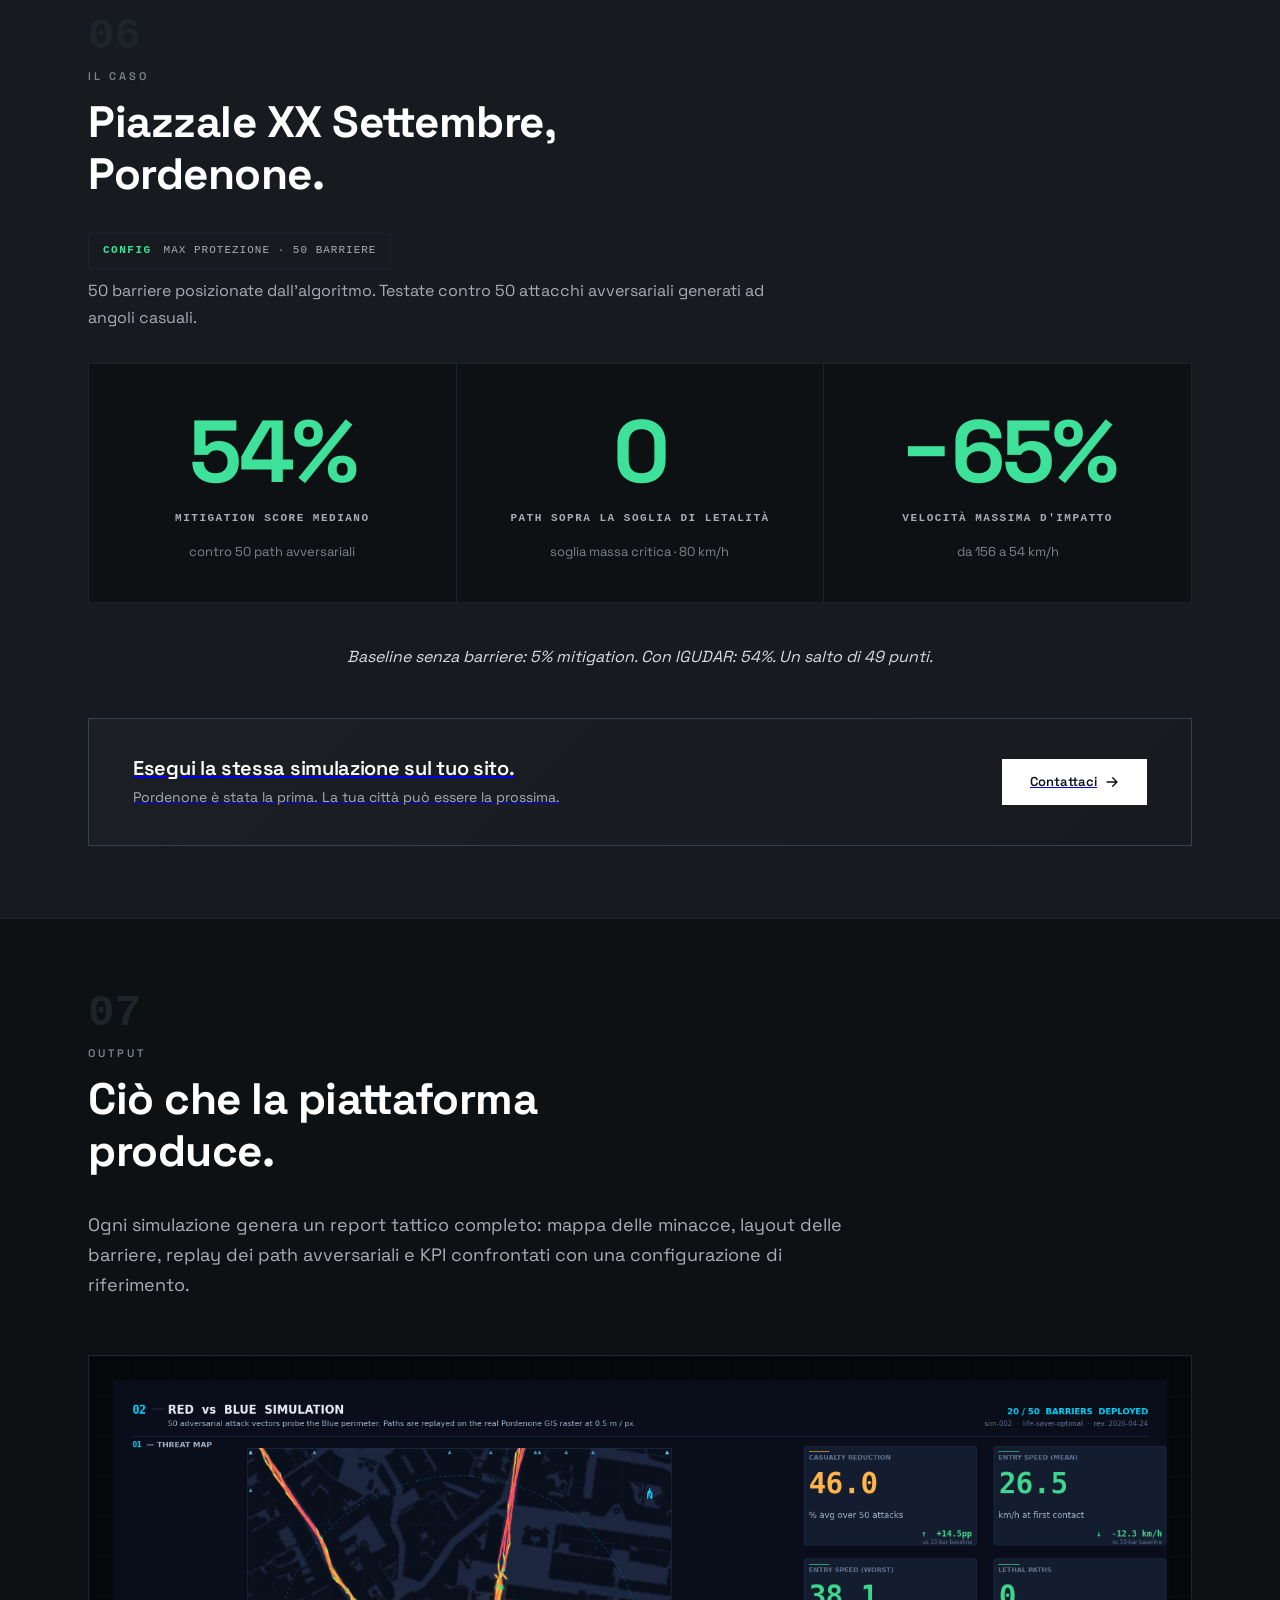
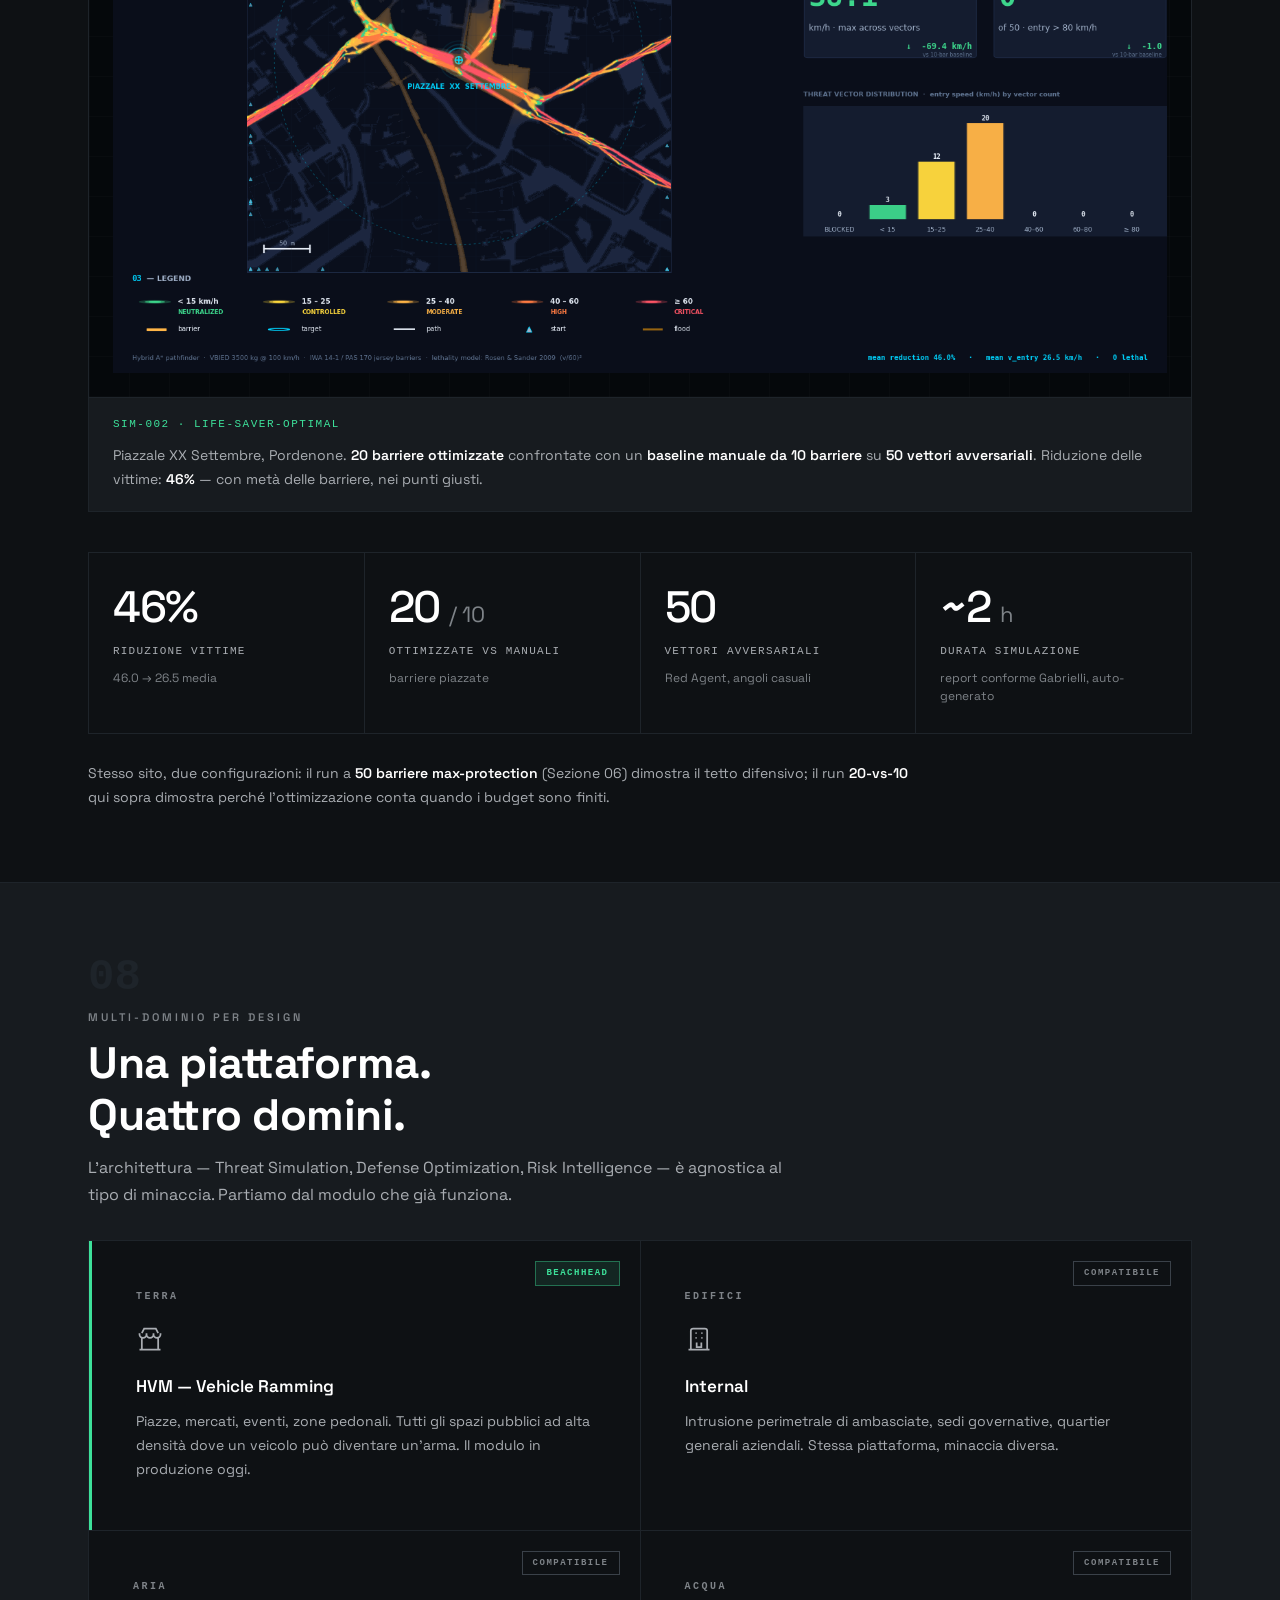
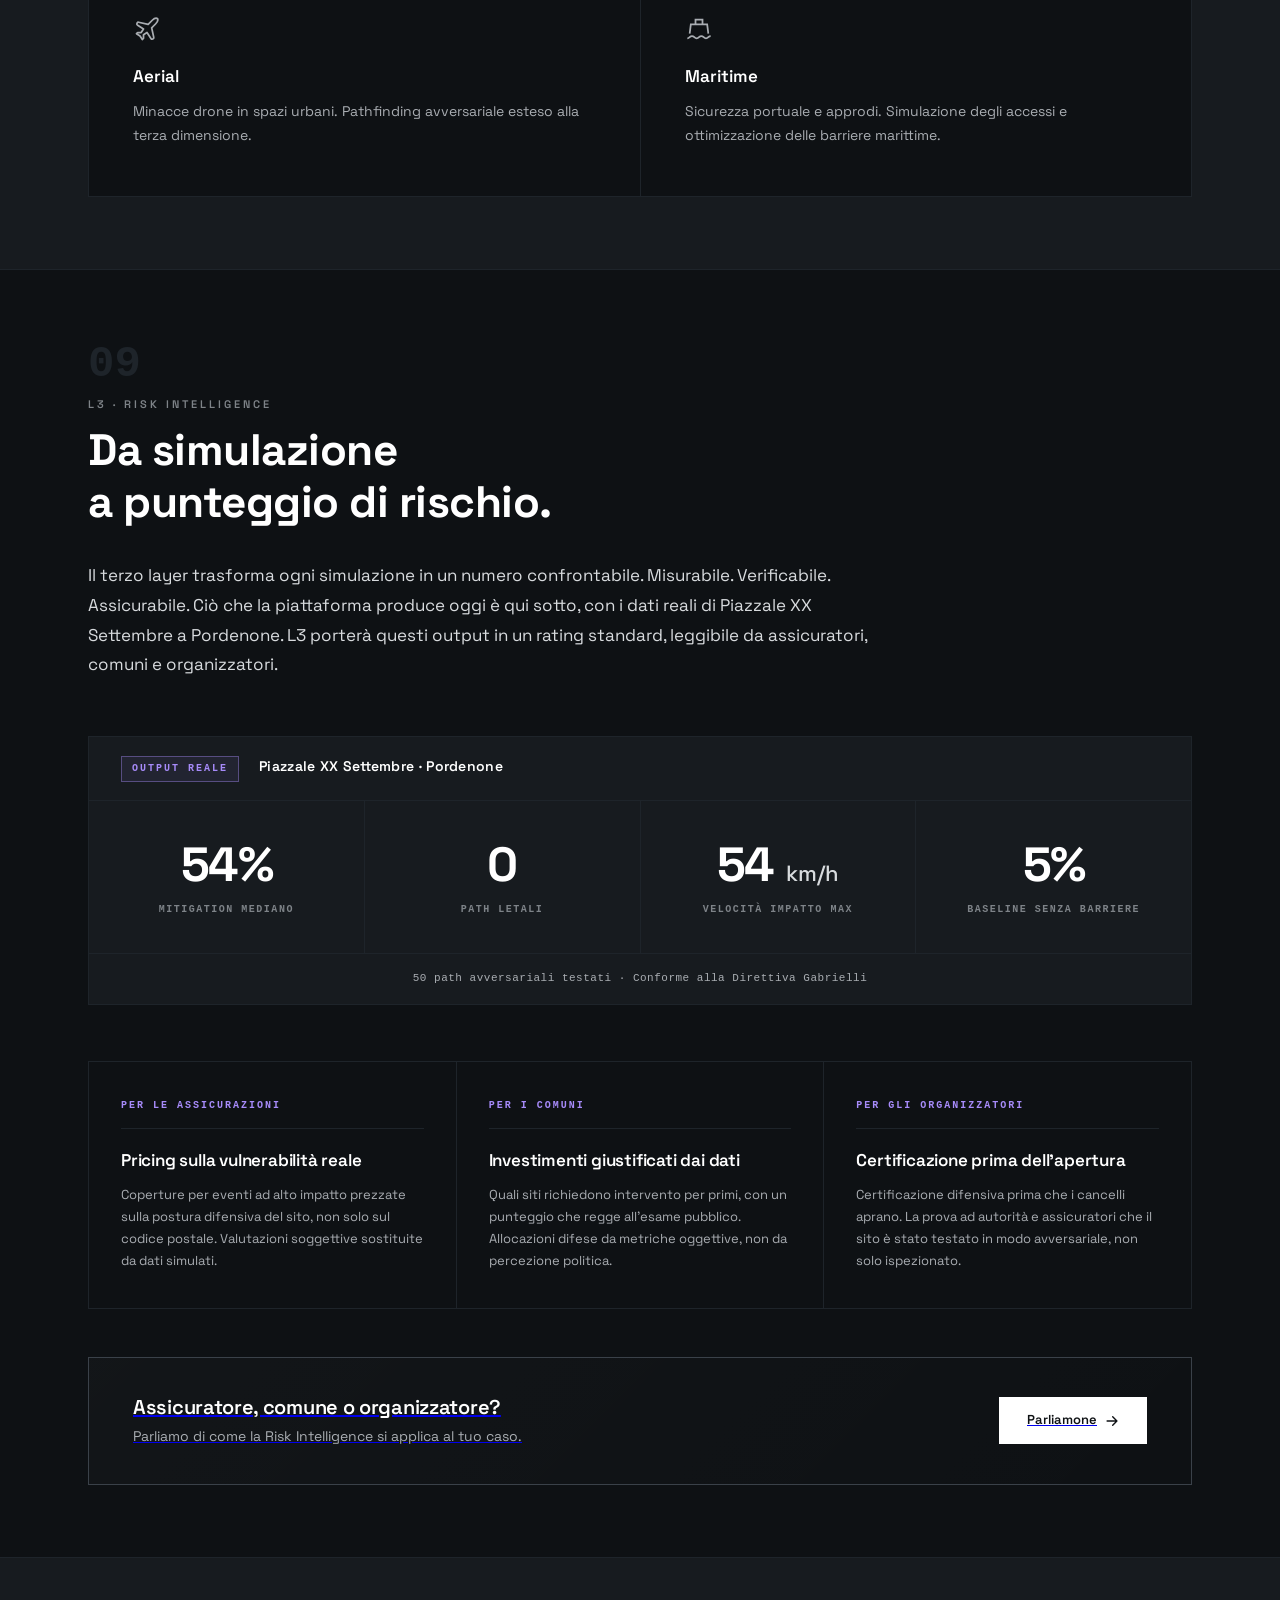
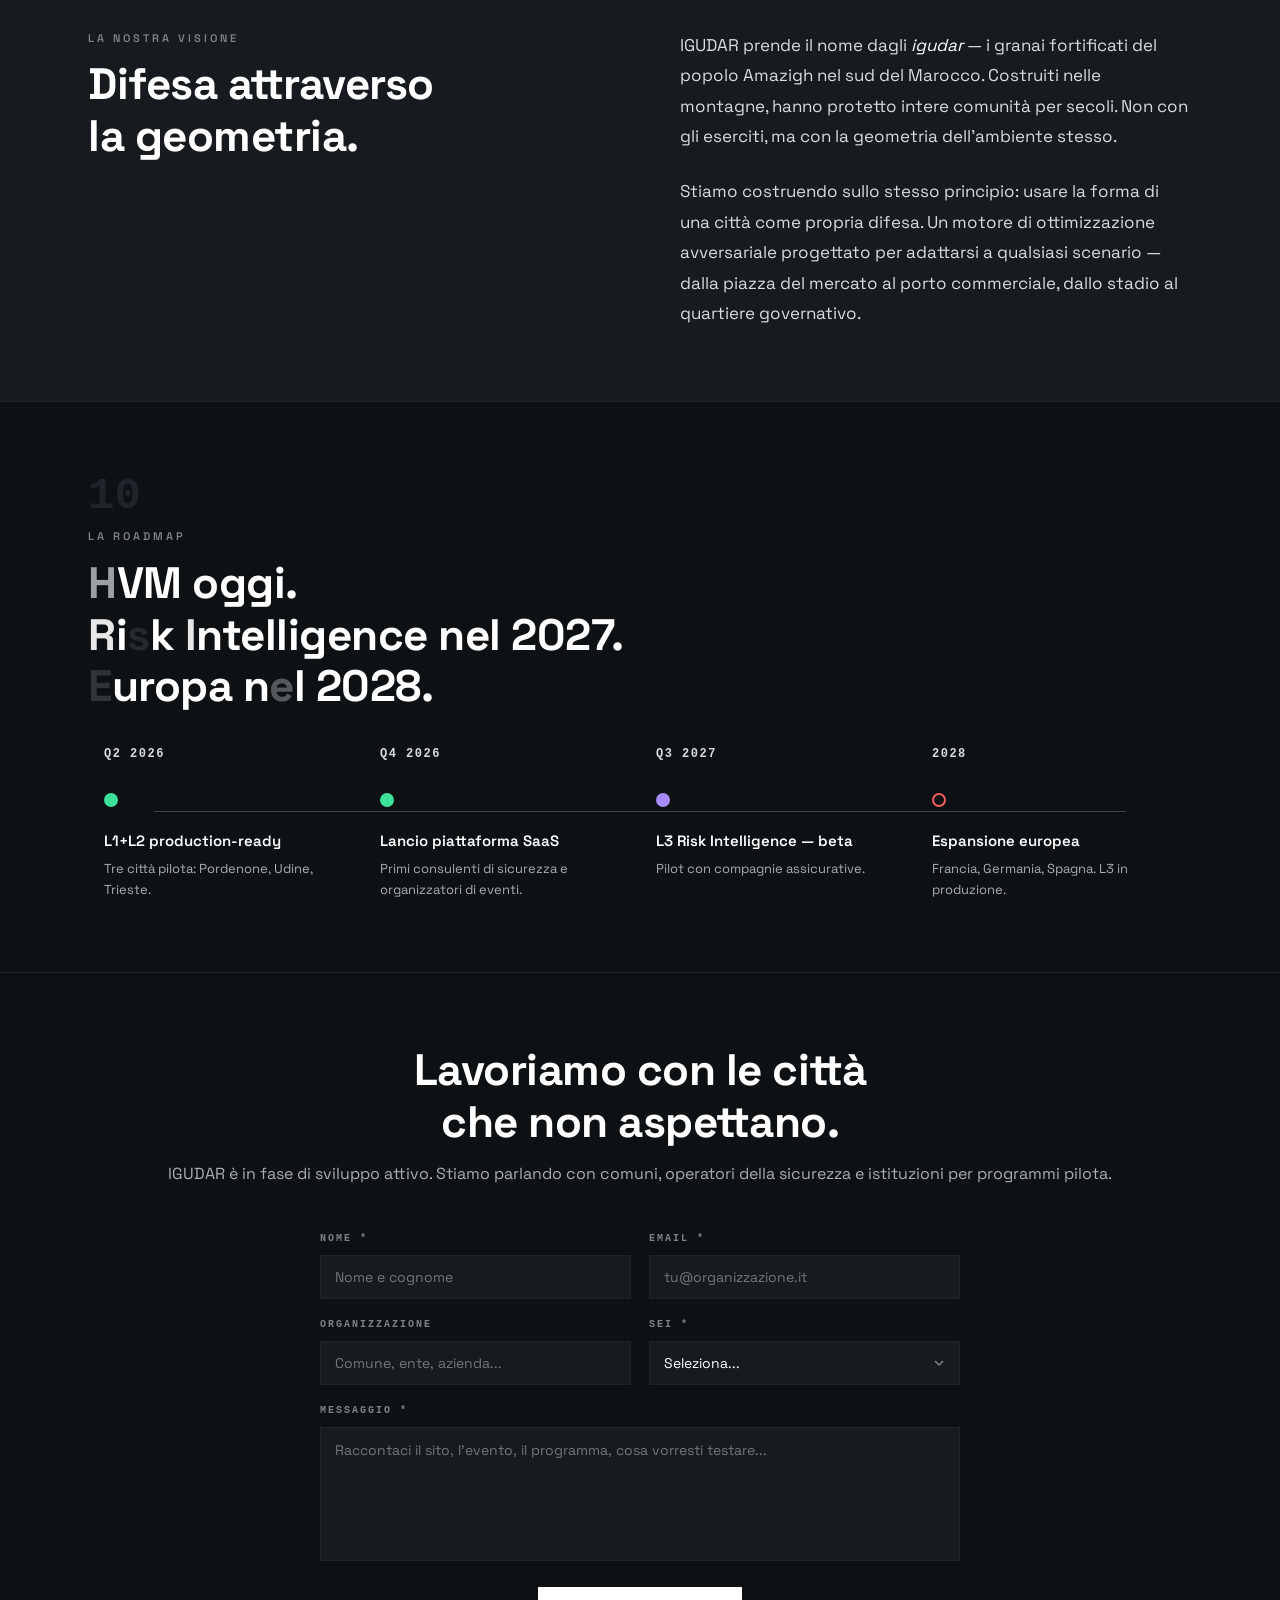
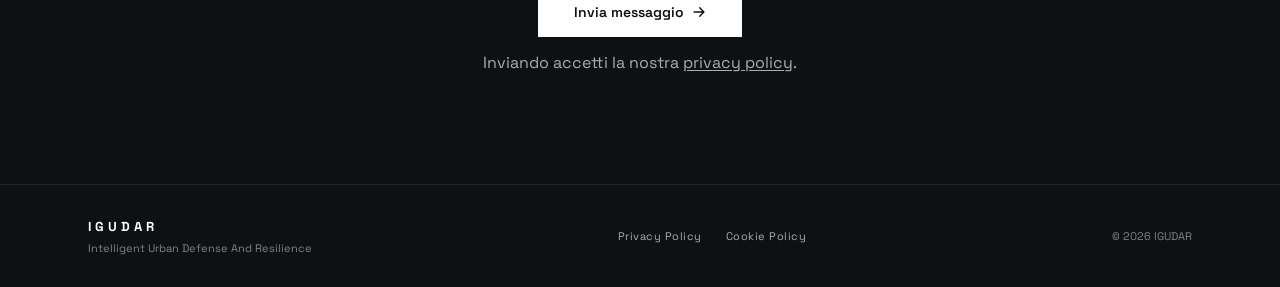
==== commit 0271ef65: "feat: sota" ====
--- a/index.html
+++ b/index.html
@@ -8,6 +8,11 @@
     <link rel="preconnect" href="https://fonts.gstatic.com" crossorigin>
     <link href="https://fonts.googleapis.com/css2?family=Space+Grotesk:wght@300;400;500;600;700&display=swap" rel="stylesheet">
     <link rel="stylesheet" href="style.css">
+
+    <!-- Avacy Cookie Consent -->
+    <script id='oil-configuration' type='application/configuration' data-remote-config='https://igudar.avacy-cdn.com/config/igudar/4125e2e5-4762-4b36-a372-154ff3115007/banner.json'></script>
+    <script src='https://igudar.avacy-cdn.com/current/dist/oilstub.min.js'></script>
+    <script src='https://igudar.avacy-cdn.com/current/dist/oil.min.js'></script>
 </head>
 <body>
 
@@ -34,7 +39,6 @@
             <div class="nav-links">
                 <a href="#platform" data-en="Platform" data-it="Piattaforma">Platform</a>
                 <a href="#how" data-en="How it works" data-it="Come funziona">How it works</a>
-                <a href="#founders" data-en="Founders" data-it="Fondatori">Founders</a>
                 <a href="#contact" class="nav-cta" data-en="Request Demo" data-it="Richiedi Demo">Request Demo</a>
             </div>
             <button class="lang-btn" id="langToggle">EN</button>
@@ -138,6 +142,17 @@
             </div>
 
             <p class="layer-note reveal" data-en="L1+L2 are the HVM module, already validated. L3 turns IGUDAR into a scalable platform." data-it="L1+L2 sono il modulo HVM, gi&agrave; validato. L3 trasforma IGUDAR in una piattaforma scalabile.">L1+L2 are the HVM module, already validated. L3 turns IGUDAR into a scalable platform.</p>
+
+            <a href="#contact" class="cta-strip reveal">
+                <div class="cta-strip-text">
+                    <div class="cta-strip-title" data-en="Want to see the platform on your city?" data-it="Vuoi vedere la piattaforma sulla tua citt&agrave;?">Vuoi vedere la piattaforma sulla tua citt&agrave;?</div>
+                    <div class="cta-strip-sub" data-en="30-minute demo with a real simulation on a site you choose." data-it="Demo di 30 minuti con una simulazione reale su un sito scelto da te.">Demo di 30 minuti con una simulazione reale su un sito scelto da te.</div>
+                </div>
+                <span class="btn-primary" data-en="Request a Demo" data-it="Richiedi una Demo">
+                    <span data-en="Request a Demo" data-it="Richiedi una Demo">Richiedi una Demo</span>
+                    <svg viewBox="0 0 20 20" fill="currentColor" width="14" height="14"><path d="M10.293 3.293a1 1 0 011.414 0l6 6a1 1 0 010 1.414l-6 6a1 1 0 01-1.414-1.414L14.586 11H3a1 1 0 110-2h11.586l-4.293-4.293a1 1 0 010-1.414z"/></svg>
+                </span>
+            </a>
         </div>
     </section>
 
@@ -273,6 +288,17 @@
             </div>
 
             <p class="case-note reveal" data-en="Baseline without barriers: 5% mitigation. With IGUDAR: 54%. A jump of 49 points." data-it="Baseline senza barriere: 5% mitigation. Con IGUDAR: 54%. Un salto di 49 punti.">Baseline without barriers: 5% mitigation. With IGUDAR: 54%. A jump of 49 points.</p>
+
+            <a href="#contact" class="cta-strip reveal">
+                <div class="cta-strip-text">
+                    <div class="cta-strip-title" data-en="Run the same simulation on your site." data-it="Esegui la stessa simulazione sul tuo sito.">Esegui la stessa simulazione sul tuo sito.</div>
+                    <div class="cta-strip-sub" data-en="Pordenone was the first. Your city can be next." data-it="Pordenone &egrave; stata la prima. La tua citt&agrave; pu&ograve; essere la prossima.">Pordenone &egrave; stata la prima. La tua citt&agrave; pu&ograve; essere la prossima.</div>
+                </div>
+                <span class="btn-primary">
+                    <span data-en="Get in touch" data-it="Contattaci">Contattaci</span>
+                    <svg viewBox="0 0 20 20" fill="currentColor" width="14" height="14"><path d="M10.293 3.293a1 1 0 011.414 0l6 6a1 1 0 010 1.414l-6 6a1 1 0 01-1.414-1.414L14.586 11H3a1 1 0 110-2h11.586l-4.293-4.293a1 1 0 010-1.414z"/></svg>
+                </span>
+            </a>
         </div>
     </section>
 
@@ -409,7 +435,7 @@
                 <div class="ruc">
                     <div class="ruc-tag" data-en="FOR INSURERS" data-it="PER LE ASSICURAZIONI">FOR INSURERS</div>
                     <h4 data-en="Pricing by real vulnerability" data-it="Pricing sulla vulnerabilit&agrave; reale">Pricing by real vulnerability</h4>
-                    <p data-en="Terrorism coverage priced on the site's defensive posture, not just the postcode. Subjective assessments replaced with simulated data." data-it="Terrorism coverage prezzato sulla postura difensiva del sito, non solo sul codice postale. Valutazioni soggettive sostituite da dati simulati.">Terrorism coverage priced on the site's defensive posture, not just the postcode. Subjective assessments replaced with simulated data.</p>
+                    <p data-en="High-impact event coverage priced on the site's defensive posture, not just the postcode. Subjective assessments replaced with simulated data." data-it="Coperture per eventi ad alto impatto prezzate sulla postura difensiva del sito, non solo sul codice postale. Valutazioni soggettive sostituite da dati simulati.">High-impact event coverage priced on the site's defensive posture, not just the postcode. Subjective assessments replaced with simulated data.</p>
                 </div>
                 <div class="ruc">
                     <div class="ruc-tag" data-en="FOR MUNICIPALITIES" data-it="PER I COMUNI">FOR MUNICIPALITIES</div>
@@ -422,6 +448,17 @@
                     <p data-en="A defensive certification before the gates open. Proof to authorities and insurers that the venue has been adversarially tested, not just inspected." data-it="Certificazione difensiva prima che i cancelli aprano. La prova ad autorit&agrave; e assicuratori che il sito &egrave; stato testato in modo avversariale, non solo ispezionato.">A defensive certification before the gates open. Proof to authorities and insurers that the venue has been adversarially tested, not just inspected.</p>
                 </div>
             </div>
+
+            <a href="#contact" class="cta-strip reveal">
+                <div class="cta-strip-text">
+                    <div class="cta-strip-title" data-en="Insurer, municipality, or organizer?" data-it="Assicuratore, comune o organizzatore?">Assicuratore, comune o organizzatore?</div>
+                    <div class="cta-strip-sub" data-en="Let's discuss how Risk Intelligence applies to your case." data-it="Parliamo di come la Risk Intelligence si applica al tuo caso.">Parliamo di come la Risk Intelligence si applica al tuo caso.</div>
+                </div>
+                <span class="btn-primary">
+                    <span data-en="Talk to us" data-it="Parliamone">Parliamone</span>
+                    <svg viewBox="0 0 20 20" fill="currentColor" width="14" height="14"><path d="M10.293 3.293a1 1 0 011.414 0l6 6a1 1 0 010 1.414l-6 6a1 1 0 01-1.414-1.414L14.586 11H3a1 1 0 110-2h11.586l-4.293-4.293a1 1 0 010-1.414z"/></svg>
+                </span>
+            </a>
         </div>
     </section>
 
@@ -485,53 +522,71 @@
         </div>
     </section>
 
-    <!-- FOUNDERS -->
-    <section class="section section-alt" id="founders">
-        <div class="container">
-            <div class="section-num reveal">11</div>
-            <p class="section-tag reveal" data-en="FOUNDERS" data-it="FONDATORI">FOUNDERS</p>
-            <h2 class="reveal" data-en="Built to protect." data-it="Costruito per proteggere.">Built to protect.</h2>
-
-            <div class="founders reveal">
-                <div class="founder">
-                    <div class="founder-header">
-                        <img class="founder-photo" src="images/mehdi_zahid.png" alt="Mehdi Zahid">
-                        <div>
-                            <div class="founder-name">Mehdi Zahid</div>
-                            <div class="founder-role">Co-Founder &middot; Product &amp; Engineering</div>
-                        </div>
-                    </div>
-                    <p class="founder-bio" data-en="Software Engineer. Studying IoT, Big Data &amp; Machine Learning at Universit&agrave; degli Studi di Udine. Leads product vision, platform architecture, and adversarial simulation development." data-it="Software Engineer. Studia IoT, Big Data &amp; Machine Learning all'Universit&agrave; degli Studi di Udine. Guida la visione di prodotto, l'architettura della piattaforma e lo sviluppo della simulazione avversariale.">Software Engineer. Studying IoT, Big Data &amp; Machine Learning at Universit&agrave; degli Studi di Udine. Leads product vision, platform architecture, and adversarial simulation development.</p>
-                    <div class="founder-links">
-                        <a href="https://www.linkedin.com/in/mehdi-zahid-0b0b9b26b/" target="_blank" rel="noopener">LinkedIn &nearr;</a>
-                    </div>
-                </div>
-                <div class="founder">
-                    <div class="founder-header">
-                        <img class="founder-photo" src="images/oussama_zahid.jpeg" alt="Oussama Zahid">
-                        <div>
-                            <div class="founder-name">Oussama Zahid</div>
-                            <div class="founder-role">Co-Founder &middot; Data &amp; Operations</div>
-                        </div>
-                    </div>
-                    <p class="founder-bio" data-en="Senior Data Analytics Specialist with 9+ years of experience in digital performance optimization. Expert in GA4, BigQuery, and server-side tracking. Leads operations, data strategy, and client relationships." data-it="Senior Data Analytics Specialist con oltre 9 anni di esperienza nell'ottimizzazione delle performance digitali. Esperto in GA4, BigQuery e tracking server-side. Guida le operazioni, la strategia dati e le relazioni con i clienti.">Senior Data Analytics Specialist with 9+ years of experience in digital performance optimization. Expert in GA4, BigQuery, and server-side tracking. Leads operations, data strategy, and client relationships.</p>
-                    <div class="founder-links">
-                        <a href="https://www.linkedin.com/in/zahid-oussama/" target="_blank" rel="noopener">LinkedIn &nearr;</a>
-                    </div>
-                </div>
-            </div>
-        </div>
-    </section>
-
     <!-- CTA -->
     <section class="section cta" id="contact">
         <div class="container cta-content">
-            <h2 class="reveal" data-en="We're looking for partners<br>who won't wait." data-it="Cerchiamo partner<br>che non aspettino.">We're looking for partners<br>who won't wait.</h2>
-            <p class="reveal reveal-delay-1" data-en="IGUDAR is in active development. We're seeking municipalities, security operators, and institutional partners for early collaboration and pilot programs." data-it="IGUDAR &egrave; in fase di sviluppo attivo. Cerchiamo comuni, operatori della sicurezza e partner istituzionali per collaborazioni iniziali e programmi pilota.">IGUDAR is in active development. We're seeking municipalities, security operators, and institutional partners for early collaboration and pilot programs.</p>
-            <a href="mailto:contact@igudar.it" class="btn-primary btn-lg reveal reveal-delay-2">
-                <span>contact@igudar.it</span>
-                <svg viewBox="0 0 20 20" fill="currentColor" width="14" height="14"><path d="M10.293 3.293a1 1 0 011.414 0l6 6a1 1 0 010 1.414l-6 6a1 1 0 01-1.414-1.414L14.586 11H3a1 1 0 110-2h11.586l-4.293-4.293a1 1 0 010-1.414z"/></svg>
-            </a>
+            <h2 class="reveal" data-en="We work with cities<br>that won't wait." data-it="Lavoriamo con le citt&agrave;<br>che non aspettano.">We work with cities<br>that won't wait.</h2>
+            <p class="reveal reveal-delay-1" data-en="IGUDAR is in active development. We're talking to municipalities, security operators and institutions for pilot programs." data-it="IGUDAR &egrave; in fase di sviluppo attivo. Stiamo parlando con comuni, operatori della sicurezza e istituzioni per programmi pilota.">IGUDAR is in active development. We're talking to municipalities, security operators and institutions for pilot programs.</p>
+
+            <form class="contact-form reveal reveal-delay-2" id="contactForm" novalidate>
+                <div class="cf-row">
+                    <label class="cf-field">
+                        <span class="cf-label" data-en="Name *" data-it="Nome *">Nome *</span>
+                        <input type="text" name="name" required maxlength="80" autocomplete="name" data-en-placeholder="Your full name" data-it-placeholder="Nome e cognome" placeholder="Nome e cognome">
+                    </label>
+                    <label class="cf-field">
+                        <span class="cf-label" data-en="Email *" data-it="Email *">Email *</span>
+                        <input type="email" name="email" required maxlength="120" autocomplete="email" data-en-placeholder="you@organization.com" data-it-placeholder="tu@organizzazione.it" placeholder="tu@organizzazione.it">
+                    </label>
+                </div>
+                <div class="cf-row">
+                    <label class="cf-field">
+                        <span class="cf-label" data-en="Organization" data-it="Organizzazione">Organizzazione</span>
+                        <input type="text" name="organization" maxlength="120" autocomplete="organization" data-en-placeholder="Municipality, agency, company..." data-it-placeholder="Comune, ente, azienda..." placeholder="Comune, ente, azienda...">
+                    </label>
+                    <label class="cf-field">
+                        <span class="cf-label" data-en="You are *" data-it="Sei *">Sei *</span>
+                        <select name="role" required>
+                            <option value="" data-en="Select..." data-it="Seleziona...">Seleziona...</option>
+                            <option value="municipality" data-en="Municipality / Public Administration" data-it="Comune / Pubblica Amministrazione">Comune / Pubblica Amministrazione</option>
+                            <option value="security" data-en="Security operator / Law enforcement" data-it="Operatore sicurezza / Forze dell'ordine">Operatore sicurezza / Forze dell'ordine</option>
+                            <option value="event" data-en="Event organizer" data-it="Organizzatore eventi">Organizzatore eventi</option>
+                            <option value="insurance" data-en="Insurance / Risk" data-it="Assicurazione / Risk">Assicurazione / Risk</option>
+                            <option value="investor" data-en="Investor" data-it="Investitore">Investitore</option>
+                            <option value="press" data-en="Press / Media" data-it="Stampa / Media">Stampa / Media</option>
+                            <option value="other" data-en="Other" data-it="Altro">Altro</option>
+                        </select>
+                    </label>
+                </div>
+                <label class="cf-field">
+                    <span class="cf-label" data-en="Message *" data-it="Messaggio *">Messaggio *</span>
+                    <textarea name="message" required maxlength="2000" rows="5" data-en-placeholder="Tell us about the site, the event, the program, what you'd like to test..." data-it-placeholder="Raccontaci il sito, l'evento, il programma, cosa vorresti testare..." placeholder="Raccontaci il sito, l'evento, il programma, cosa vorresti testare..."></textarea>
+                </label>
+
+                <!-- honeypot anti-spam -->
+                <input type="text" name="_honey" class="cf-honey" tabindex="-1" autocomplete="off" aria-hidden="true">
+                <input type="hidden" name="_subject" value="Nuovo contatto da igudar.it">
+                <input type="hidden" name="_captcha" value="false">
+                <input type="hidden" name="_template" value="table">
+
+                <div class="cf-actions">
+                    <button type="submit" class="btn-primary btn-lg" id="cfSubmit">
+                        <span class="cf-btn-label" data-en="Send message" data-it="Invia messaggio">Invia messaggio</span>
+                        <span class="cf-btn-spinner" aria-hidden="true"></span>
+                        <svg class="cf-btn-arrow" viewBox="0 0 20 20" fill="currentColor" width="14" height="14"><path d="M10.293 3.293a1 1 0 011.414 0l6 6a1 1 0 010 1.414l-6 6a1 1 0 01-1.414-1.414L14.586 11H3a1 1 0 110-2h11.586l-4.293-4.293a1 1 0 010-1.414z"/></svg>
+                    </button>
+                    <p class="cf-privacy" data-en="By sending you accept our <a href='privacy-policy.html'>privacy policy</a>." data-it="Inviando accetti la nostra <a href='privacy-policy.html'>privacy policy</a>.">Inviando accetti la nostra <a href='privacy-policy.html'>privacy policy</a>.</p>
+                </div>
+
+                <div class="cf-feedback cf-success" id="cfSuccess" role="status" aria-live="polite" hidden>
+                    <strong data-en="Message sent." data-it="Messaggio inviato.">Messaggio inviato.</strong>
+                    <span data-en="We'll get back to you within 48 hours." data-it="Ti rispondiamo entro 48 ore.">Ti rispondiamo entro 48 ore.</span>
+                </div>
+                <div class="cf-feedback cf-error" id="cfError" role="alert" aria-live="assertive" hidden>
+                    <strong data-en="Something went wrong." data-it="Qualcosa è andato storto.">Qualcosa è andato storto.</strong>
+                    <span data-en="Try again, or write to contact@igudar.it." data-it="Riprova, o scrivici a contact@igudar.it.">Riprova, o scrivici a contact@igudar.it.</span>
+                </div>
+            </form>
         </div>
     </section>
 
@@ -542,9 +597,19 @@
                 <div class="footer-logo">IGUDAR</div>
                 <div class="footer-sub">Intelligent Urban Defense And Resilience</div>
             </div>
+            <div class="footer-links">
+                <a href="privacy-policy.html" data-en="Privacy Policy" data-it="Privacy Policy">Privacy Policy</a>
+                <a href="cookie-policy.html" data-en="Cookie Policy" data-it="Cookie Policy">Cookie Policy</a>
+            </div>
             <div class="footer-copy">&copy; 2026 IGUDAR</div>
         </div>
     </footer>
+
+    <!-- STICKY CTA — desktop floating chip + mobile bottom bar -->
+    <a href="#contact" class="sticky-cta" id="stickyCta" aria-label="Richiedi Demo">
+        <span class="sticky-cta-text" data-en="Request a Demo" data-it="Richiedi una Demo">Richiedi una Demo</span>
+        <svg class="sticky-cta-arrow" viewBox="0 0 20 20" fill="currentColor" width="14" height="14"><path d="M10.293 3.293a1 1 0 011.414 0l6 6a1 1 0 010 1.414l-6 6a1 1 0 01-1.414-1.414L14.586 11H3a1 1 0 110-2h11.586l-4.293-4.293a1 1 0 010-1.414z"/></svg>
+    </a>
 
     <script>
     (function() {
@@ -557,18 +622,20 @@
         function applyLang(targetLang) {
             document.querySelectorAll('[data-' + targetLang + ']').forEach(function(el) {
                 var val = el.getAttribute('data-' + targetLang);
-                if (el.tagName === 'INPUT' || el.tagName === 'TEXTAREA') {
-                    el.placeholder = val;
+                if (el.tagName === 'OPTION') {
+                    el.textContent = val;
+                } else if (el.classList.contains('flicker-text') && el.dataset.flickered) {
+                    el.innerHTML = val;
+                    el.dataset.flickered = '';
+                    el.classList.remove('flicker-ready');
+                    splitAndFlicker(el);
                 } else {
-                    if (el.classList.contains('flicker-text') && el.dataset.flickered) {
-                        el.innerHTML = val;
-                        el.dataset.flickered = '';
-                        el.classList.remove('flicker-ready');
-                        splitAndFlicker(el);
-                    } else {
-                        el.innerHTML = val;
-                    }
+                    el.innerHTML = val;
                 }
+            });
+            // placeholders (input/textarea)
+            document.querySelectorAll('[data-' + targetLang + '-placeholder]').forEach(function(el) {
+                el.placeholder = el.getAttribute('data-' + targetLang + '-placeholder');
             });
         }
 
@@ -743,6 +810,108 @@
         document.querySelectorAll('.reveal').forEach(function(el) {
             observer.observe(el);
         });
+
+        // ============================================================
+        // STICKY CTA — show after hero, hide when contact in view
+        // ============================================================
+        var stickyCta = document.getElementById('stickyCta');
+        var heroEl = document.querySelector('.hero');
+        var contactEl = document.getElementById('contact');
+        var contactInView = false;
+        var pastHero = false;
+
+        function updateStickyCta() {
+            if (pastHero && !contactInView) {
+                stickyCta.classList.add('show');
+                document.body.classList.add('has-sticky-cta');
+            } else {
+                stickyCta.classList.remove('show');
+                document.body.classList.remove('has-sticky-cta');
+            }
+        }
+
+        if (heroEl) {
+            new IntersectionObserver(function(entries) {
+                entries.forEach(function(e) {
+                    pastHero = !e.isIntersecting;
+                    updateStickyCta();
+                });
+            }, { threshold: 0.1 }).observe(heroEl);
+        }
+
+        if (contactEl) {
+            new IntersectionObserver(function(entries) {
+                entries.forEach(function(e) {
+                    contactInView = e.isIntersecting;
+                    updateStickyCta();
+                });
+            }, { threshold: 0.2 }).observe(contactEl);
+        }
+
+        // ============================================================
+        // CONTACT FORM — AJAX submit via FormSubmit (no redirect)
+        // ============================================================
+        var form = document.getElementById('contactForm');
+        if (form) {
+            var successBox = document.getElementById('cfSuccess');
+            var errorBox   = document.getElementById('cfError');
+            var submitBtn  = document.getElementById('cfSubmit');
+            var endpoint   = 'https://formsubmit.co/ajax/contact@igudar.it';
+
+            form.addEventListener('submit', function(ev) {
+                ev.preventDefault();
+                successBox.hidden = true;
+                errorBox.hidden = true;
+                form.classList.add('cf-submitted');
+
+                // honeypot — silent abort if filled
+                if (form.querySelector('input[name="_honey"]').value) {
+                    return;
+                }
+
+                if (!form.checkValidity()) {
+                    var firstInvalid = form.querySelector(':invalid');
+                    if (firstInvalid && typeof firstInvalid.focus === 'function') firstInvalid.focus();
+                    return;
+                }
+
+                form.classList.add('cf-loading');
+                submitBtn.disabled = true;
+
+                var data = {
+                    name:         form.name.value.trim(),
+                    email:        form.email.value.trim(),
+                    organization: form.organization.value.trim(),
+                    role:         form.role.value,
+                    message:      form.message.value.trim(),
+                    _subject:     form.querySelector('[name="_subject"]').value,
+                    _captcha:     'false',
+                    _template:    'table'
+                };
+
+                fetch(endpoint, {
+                    method: 'POST',
+                    headers: { 'Content-Type': 'application/json', 'Accept': 'application/json' },
+                    body: JSON.stringify(data)
+                }).then(function(res) {
+                    if (!res.ok) throw new Error('http ' + res.status);
+                    return res.json();
+                }).then(function(json) {
+                    if (json && (json.success === 'true' || json.success === true)) {
+                        form.classList.remove('cf-loading');
+                        form.classList.add('cf-sent');
+                        successBox.hidden = false;
+                        form.reset();
+                    } else {
+                        throw new Error(json && json.message ? json.message : 'unknown');
+                    }
+                }).catch(function() {
+                    form.classList.remove('cf-loading');
+                    submitBtn.disabled = false;
+                    errorBox.hidden = false;
+                });
+            });
+        }
     })();
     </script>
 
--- a/style.css
+++ b/style.css
@@ -496,7 +496,7 @@
 .statement {
     border-top: 1px solid var(--border-dim);
     border-bottom: 1px solid var(--border-dim);
-    padding: 100px 0;
+    padding: 56px 0;
     background: var(--bg-alt);
 }
 
@@ -520,7 +520,7 @@
    ================================================================ */
 
 .section {
-    padding: 140px 0;
+    padding: 72px 0;
 }
 
 .section-alt {
@@ -531,11 +531,11 @@
 
 .section-num {
     font-family: var(--mono);
-    font-size: 56px;
+    font-size: 44px;
     font-weight: 700;
     color: var(--border-dim);
     line-height: 1;
-    margin-bottom: 16px;
+    margin-bottom: 10px;
 }
 
 .section-tag {
@@ -552,7 +552,7 @@
     font-weight: 700;
     line-height: 1.18;
     letter-spacing: -0.5px;
-    margin-bottom: 60px;
+    margin-bottom: 32px;
     max-width: 600px;
     color: var(--white);
 }
@@ -1142,7 +1142,7 @@
    VISION
    ================================================================ */
 
-.vision { padding: 140px 0; }
+.vision { padding: 72px 0; }
 
 .vision-layout {
     display: grid;
@@ -1312,6 +1312,325 @@
 .footer-copy {
     font-size: 11px;
     color: var(--text-4);
+}
+
+.footer-links {
+    display: flex;
+    gap: 24px;
+}
+
+.footer-links a {
+    font-size: 11px;
+    color: var(--text-3);
+    text-decoration: none;
+    letter-spacing: 0.5px;
+    transition: color 0.15s;
+}
+
+.footer-links a:hover { color: var(--text); }
+
+/* ================================================================
+   INLINE CTA STRIP — mid-page conversion prompts
+   ================================================================ */
+
+.cta-strip {
+    margin-top: 48px;
+    padding: 36px 44px;
+    border: 1px solid var(--border);
+    background: linear-gradient(135deg, rgba(255,255,255,0.02) 0%, transparent 100%);
+    display: flex;
+    align-items: center;
+    justify-content: space-between;
+    gap: 32px;
+    flex-wrap: wrap;
+}
+
+.cta-strip-text {
+    flex: 1;
+    min-width: 260px;
+}
+
+.cta-strip-title {
+    font-size: 20px;
+    font-weight: 600;
+    color: var(--white);
+    line-height: 1.3;
+    margin-bottom: 6px;
+    letter-spacing: -0.3px;
+}
+
+.cta-strip-sub {
+    font-size: 14px;
+    color: var(--text-3);
+    line-height: 1.55;
+}
+
+/* ================================================================
+   STICKY CTA — desktop floating chip + mobile bottom bar
+   ================================================================ */
+
+.sticky-cta {
+    position: fixed;
+    z-index: 999;
+    right: 28px;
+    bottom: 28px;
+    display: inline-flex;
+    align-items: center;
+    gap: 10px;
+    padding: 14px 22px;
+    background: var(--white);
+    color: var(--bg);
+    text-decoration: none;
+    font-size: 13px;
+    font-weight: 600;
+    letter-spacing: 0.3px;
+    border-radius: 999px;
+    box-shadow: 0 12px 32px rgba(0,0,0,0.45), 0 0 0 1px rgba(255,255,255,0.08);
+    transform: translateY(140%);
+    opacity: 0;
+    transition: transform 0.4s cubic-bezier(0.16, 1, 0.3, 1), opacity 0.3s, background 0.15s;
+}
+
+.sticky-cta.show {
+    transform: translateY(0);
+    opacity: 1;
+}
+
+.sticky-cta:hover {
+    background: var(--text-2);
+}
+
+.sticky-cta-arrow {
+    transition: transform 0.15s;
+}
+
+.sticky-cta:hover .sticky-cta-arrow {
+    transform: translateX(2px);
+}
+
+/* ================================================================
+   POLICY PAGES (privacy / cookie)
+   ================================================================ */
+
+.policy-page {
+    padding: 140px 0 96px;
+    min-height: 100vh;
+}
+
+.policy-title {
+    font-size: 44px;
+    font-weight: 700;
+    line-height: 1.18;
+    letter-spacing: -0.5px;
+    color: var(--white);
+    margin-bottom: 32px;
+}
+
+.policy-viewer-wrap {
+    background: var(--bg-alt);
+    border: 1px solid var(--border-dim);
+    padding: 32px;
+    color: var(--text-2);
+}
+
+.policy-viewer-wrap av-policy-viewer {
+    --av-color-text: var(--text-2);
+    color: var(--text-2);
+    display: block;
+}
+
+/* ================================================================
+   CONTACT FORM
+   ================================================================ */
+
+.contact-form {
+    width: 100%;
+    max-width: 640px;
+    margin: 8px auto 0;
+    text-align: left;
+    display: flex;
+    flex-direction: column;
+    gap: 18px;
+}
+
+.cf-row {
+    display: grid;
+    grid-template-columns: 1fr 1fr;
+    gap: 18px;
+}
+
+.cf-field {
+    display: flex;
+    flex-direction: column;
+    gap: 8px;
+}
+
+.cf-label {
+    font-family: var(--mono);
+    font-size: 10px;
+    font-weight: 600;
+    letter-spacing: 2px;
+    text-transform: uppercase;
+    color: var(--text-4);
+}
+
+.cf-field input,
+.cf-field select,
+.cf-field textarea {
+    width: 100%;
+    background: var(--bg-alt);
+    border: 1px solid var(--border-dim);
+    color: var(--text);
+    font-family: var(--font);
+    font-size: 14px;
+    padding: 12px 14px;
+    transition: border-color 0.15s, background 0.15s;
+    resize: none;
+}
+
+.cf-field textarea {
+    min-height: 120px;
+    line-height: 1.55;
+}
+
+.cf-field select {
+    appearance: none;
+    -webkit-appearance: none;
+    background-image: url("data:image/svg+xml;utf8,<svg xmlns='http://www.w3.org/2000/svg' width='12' height='12' viewBox='0 0 12 12'><path fill='none' stroke='%237E8388' stroke-width='1.5' d='M2 4l4 4 4-4'/></svg>");
+    background-repeat: no-repeat;
+    background-position: right 14px center;
+    padding-right: 36px;
+}
+
+.cf-field select option {
+    background: var(--bg-alt);
+    color: var(--text);
+}
+
+.cf-field input:focus,
+.cf-field select:focus,
+.cf-field textarea:focus {
+    outline: none;
+    border-color: var(--text-3);
+    background: var(--bg);
+}
+
+.cf-field input:invalid:not(:placeholder-shown),
+.cf-field textarea:invalid:not(:placeholder-shown) {
+    border-color: var(--c-red);
+}
+
+.contact-form.cf-submitted .cf-field input:invalid,
+.contact-form.cf-submitted .cf-field select:invalid,
+.contact-form.cf-submitted .cf-field textarea:invalid {
+    border-color: var(--c-red);
+}
+
+.cf-honey {
+    position: absolute;
+    left: -9999px;
+    width: 1px;
+    height: 1px;
+    opacity: 0;
+    pointer-events: none;
+}
+
+.cf-actions {
+    display: flex;
+    flex-direction: column;
+    align-items: center;
+    gap: 14px;
+    margin-top: 8px;
+}
+
+.cf-actions .btn-primary {
+    position: relative;
+    cursor: pointer;
+    border: none;
+    font-family: var(--font);
+}
+
+.cf-actions .btn-primary[disabled] {
+    opacity: 0.6;
+    cursor: not-allowed;
+}
+
+.cf-btn-spinner {
+    display: none;
+    width: 14px;
+    height: 14px;
+    border: 2px solid rgba(0,0,0,0.2);
+    border-top-color: var(--bg);
+    border-radius: 50%;
+    animation: cfspin 0.7s linear infinite;
+}
+
+.contact-form.cf-loading .cf-btn-arrow { display: none; }
+.contact-form.cf-loading .cf-btn-spinner { display: inline-block; }
+
+@keyframes cfspin {
+    to { transform: rotate(360deg); }
+}
+
+.cf-privacy {
+    font-size: 12px;
+    color: var(--text-4);
+    text-align: center;
+    line-height: 1.55;
+    margin: 0;
+}
+
+.cf-privacy a {
+    color: var(--text-3);
+    text-decoration: underline;
+    text-underline-offset: 2px;
+}
+
+.cf-privacy a:hover { color: var(--text); }
+
+.cf-feedback {
+    margin-top: 4px;
+    padding: 16px 20px;
+    border: 1px solid var(--border-dim);
+    font-size: 14px;
+    line-height: 1.5;
+    display: flex;
+    flex-direction: column;
+    gap: 4px;
+}
+
+.cf-feedback[hidden] { display: none; }
+
+.cf-feedback strong {
+    font-weight: 600;
+    color: var(--white);
+}
+
+.cf-feedback span {
+    color: var(--text-3);
+}
+
+.cf-success {
+    border-color: rgba(61, 225, 154, 0.3);
+    background: rgba(61, 225, 154, 0.06);
+}
+
+.cf-success strong { color: var(--c-green); }
+
+.cf-error {
+    border-color: rgba(242, 93, 93, 0.3);
+    background: rgba(242, 93, 93, 0.06);
+}
+
+.cf-error strong { color: var(--c-red); }
+
+.contact-form.cf-sent .cf-row,
+.contact-form.cf-sent > .cf-field,
+.contact-form.cf-sent .cf-actions { display: none; }
+
+@media (max-width: 700px) {
+    .cf-row { grid-template-columns: 1fr; gap: 16px; }
+    .contact-form { gap: 16px; }
 }
 
 /* ================================================================
@@ -1404,8 +1723,8 @@
     color: var(--text-3);
     line-height: 1.7;
     max-width: 720px;
-    margin-top: -32px;
-    margin-bottom: 48px;
+    margin-top: -20px;
+    margin-bottom: 32px;
 }
 
 /* ================================================================
@@ -1586,8 +1905,8 @@
     font-size: 16px;
     color: var(--text-3);
     line-height: 1.7;
-    margin-top: -32px;
-    margin-bottom: 48px;
+    margin-top: -20px;
+    margin-bottom: 32px;
 }
 
 .method-compare {
@@ -1697,8 +2016,8 @@
     color: var(--text-3);
     line-height: 1.7;
     max-width: 720px;
-    margin-top: -32px;
-    margin-bottom: 48px;
+    margin-top: -20px;
+    margin-bottom: 32px;
 }
 
 .model-card {
@@ -1829,15 +2148,17 @@
     .container { padding: 0 24px; }
     .nav-inner { padding: 0 24px; }
     .hero h1 { font-size: 40px; letter-spacing: -1px; }
-    .hero-content { padding: 100px 24px 160px; }
-    .section { padding: 100px 0; }
-    .section h2 { font-size: 32px; margin-bottom: 48px; }
+    .hero-content { padding: 100px 24px 120px; }
+    .section { padding: 56px 0; }
+    .section h2 { font-size: 32px; margin-bottom: 28px; }
 
     .output-kpis { grid-template-columns: 1fr 1fr; }
     .output-kpi { padding: 26px 20px 22px; }
     .output-kpi-num { font-size: 36px; }
     .output-render-frame { padding: 14px; }
-    .output-intro { font-size: 16px; margin-bottom: 40px; }
+    .output-intro { font-size: 16px; margin-bottom: 28px; }
+    .statement { padding: 48px 0; }
+    .cta-strip { margin-top: 40px; }
     .case-config { font-size: 10px; }
     .models-grid { grid-template-columns: 1fr; }
     .risk-layout { grid-template-columns: 1fr; }
@@ -1849,6 +2170,27 @@
     .nav-links { display: none; }
     .lang-btn { margin-left: auto; }
     .footer-inner { flex-direction: column; gap: 12px; text-align: center; }
+    .footer-links { justify-content: center; }
+
+    .cta-strip { padding: 28px 24px; gap: 20px; flex-direction: column; align-items: flex-start; margin-top: 56px; }
+    .cta-strip-title { font-size: 18px; }
+
+    .sticky-cta {
+        right: 0;
+        left: 0;
+        bottom: 0;
+        border-radius: 0;
+        padding: 16px 20px;
+        justify-content: center;
+        box-shadow: 0 -8px 24px rgba(0,0,0,0.5), 0 -1px 0 rgba(255,255,255,0.06);
+        font-size: 14px;
+    }
+
+    .policy-page { padding: 100px 0 72px; }
+    .policy-title { font-size: 32px; }
+    .policy-viewer-wrap { padding: 20px; }
+
+    body.has-sticky-cta { padding-bottom: 64px; }
     .intro-title { font-size: 72px; }
     .intro-subtitle { font-size: 18px; }
     .intro-entering { margin-top: 32px; }
@@ -1908,9 +2250,11 @@
     .hero h1 { font-size: 32px; letter-spacing: -0.5px; }
     .hero-sub { font-size: 15px; }
     .hero-actions { flex-direction: column; align-items: center; }
+    .statement { padding: 40px 0; }
     .statement p { font-size: 18px; padding: 0 4px; }
-    .section { padding: 80px 0; }
-    .section h2 { font-size: 26px; margin-bottom: 36px; }
+    .section { padding: 44px 0; }
+    .section h2 { font-size: 26px; margin-bottom: 22px; }
+    .cta-strip { margin-top: 32px; }
     .section-num { font-size: 36px; }
 
     .pipeline { grid-template-columns: 1fr; }
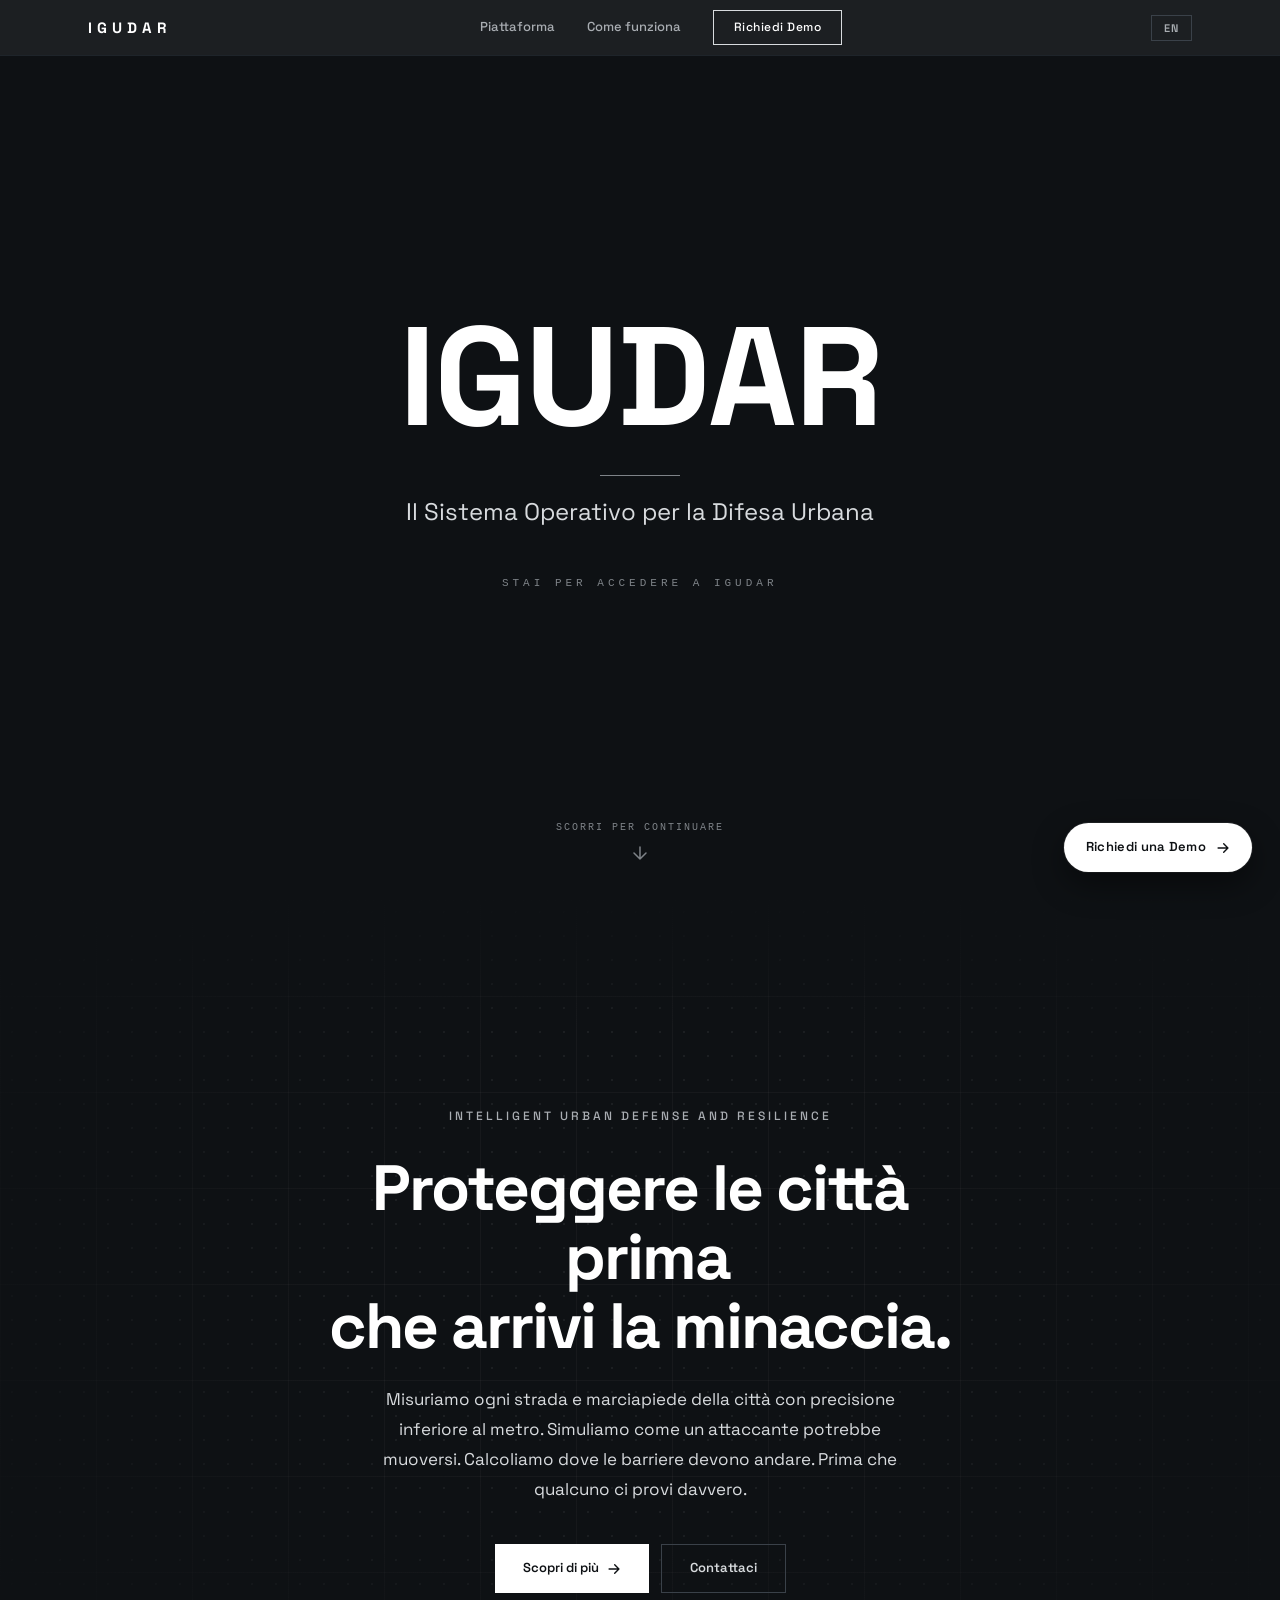
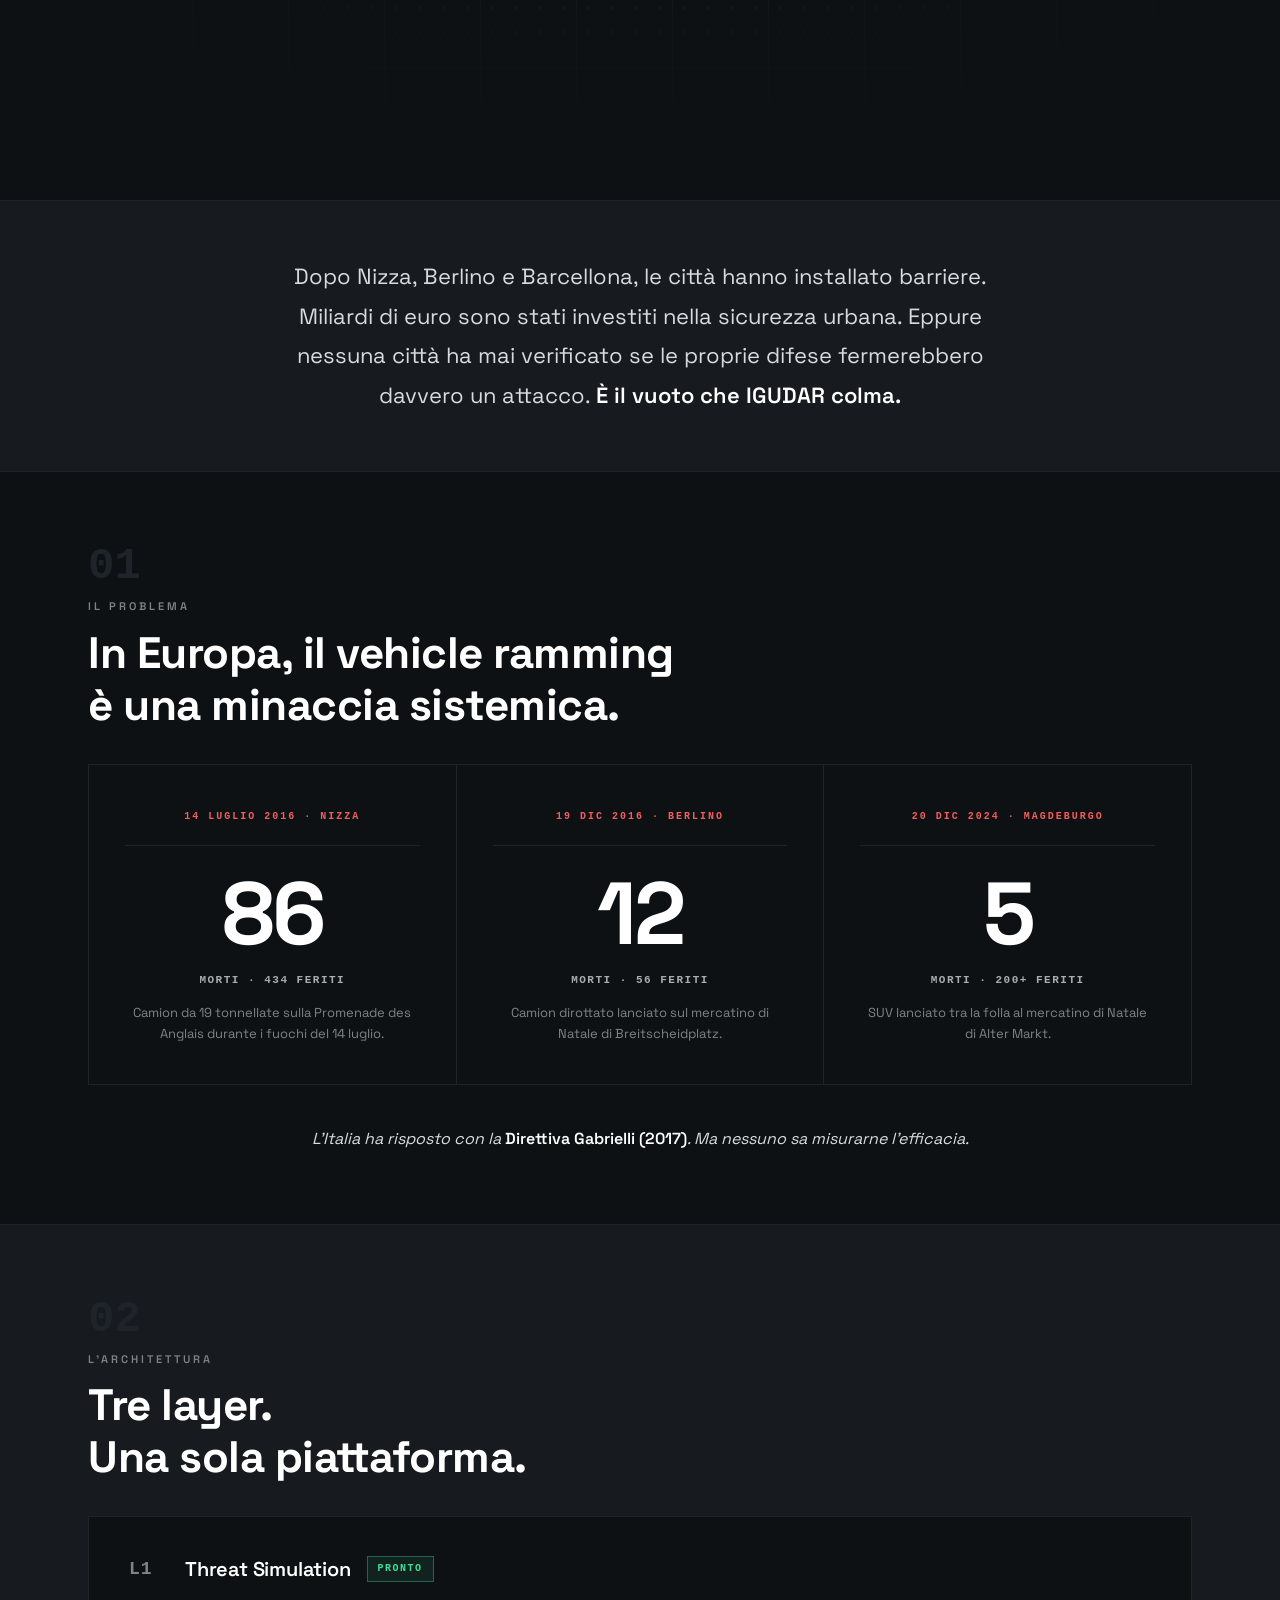
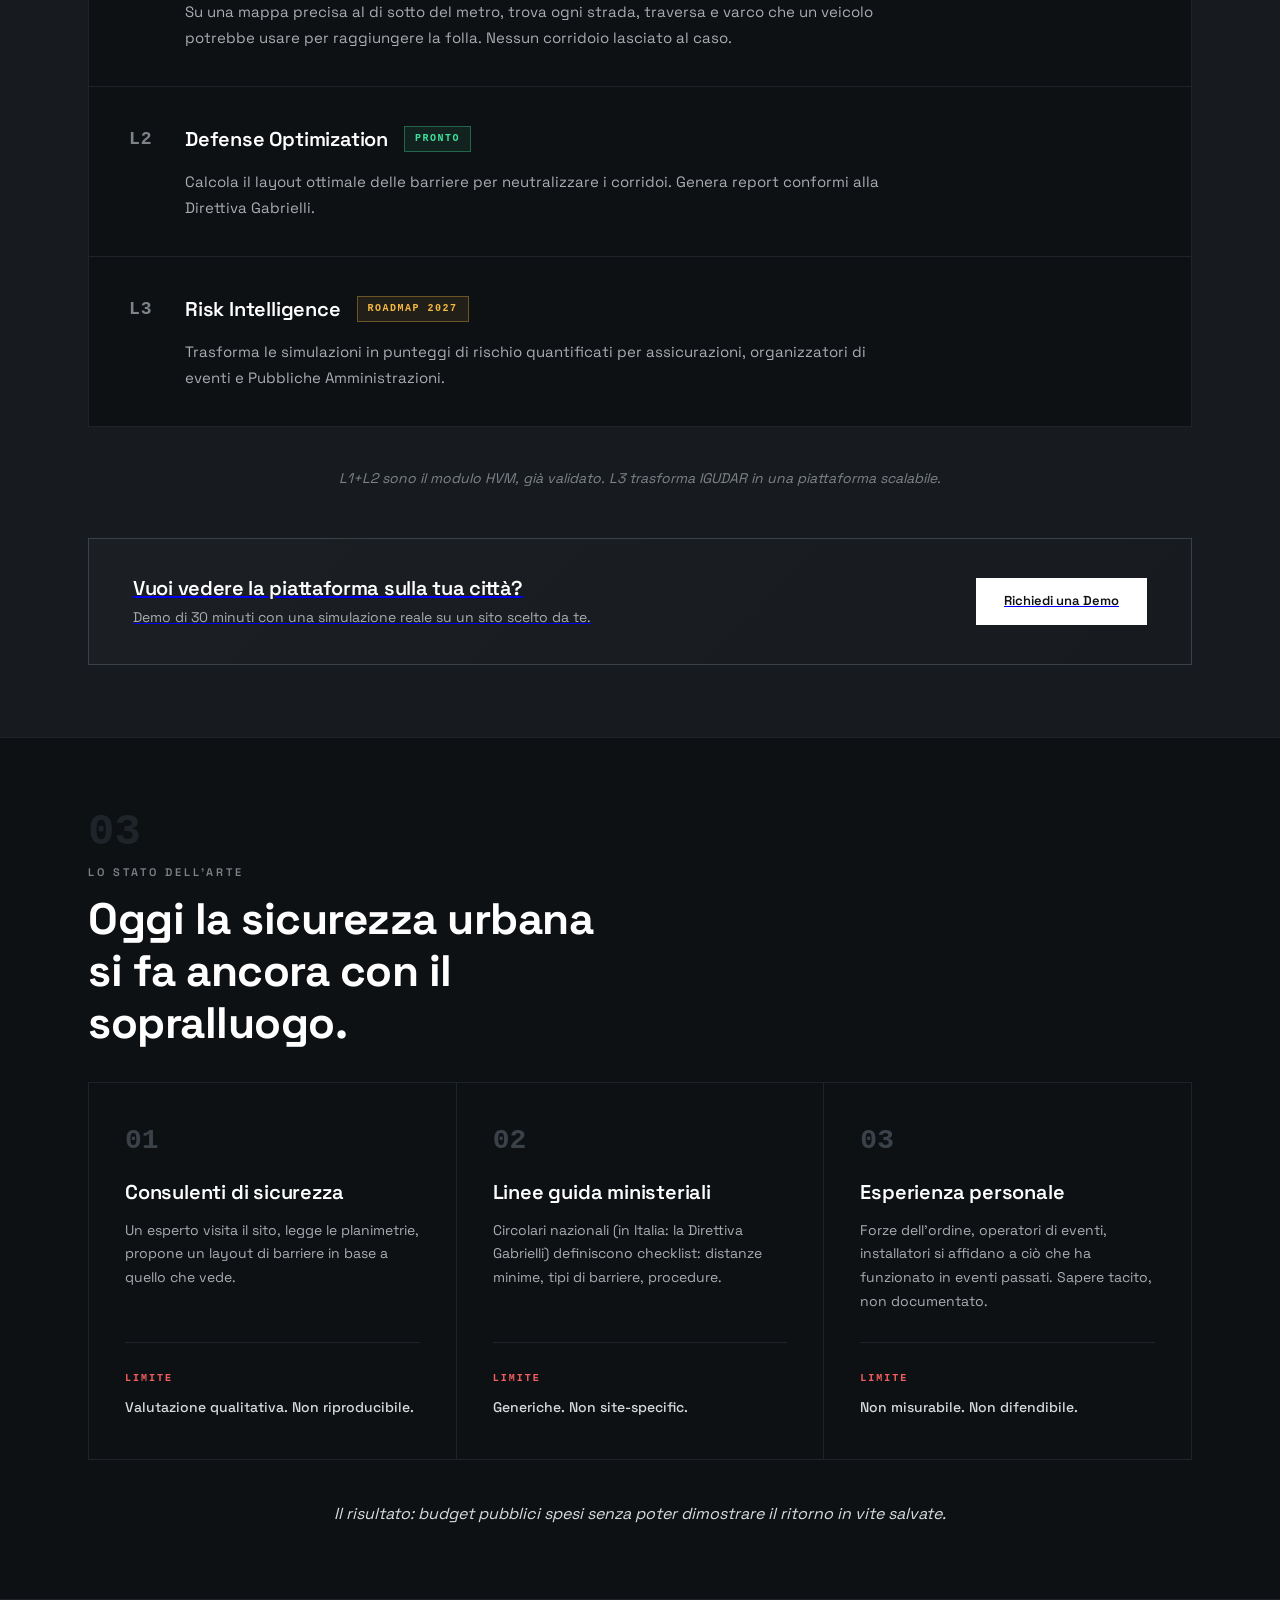
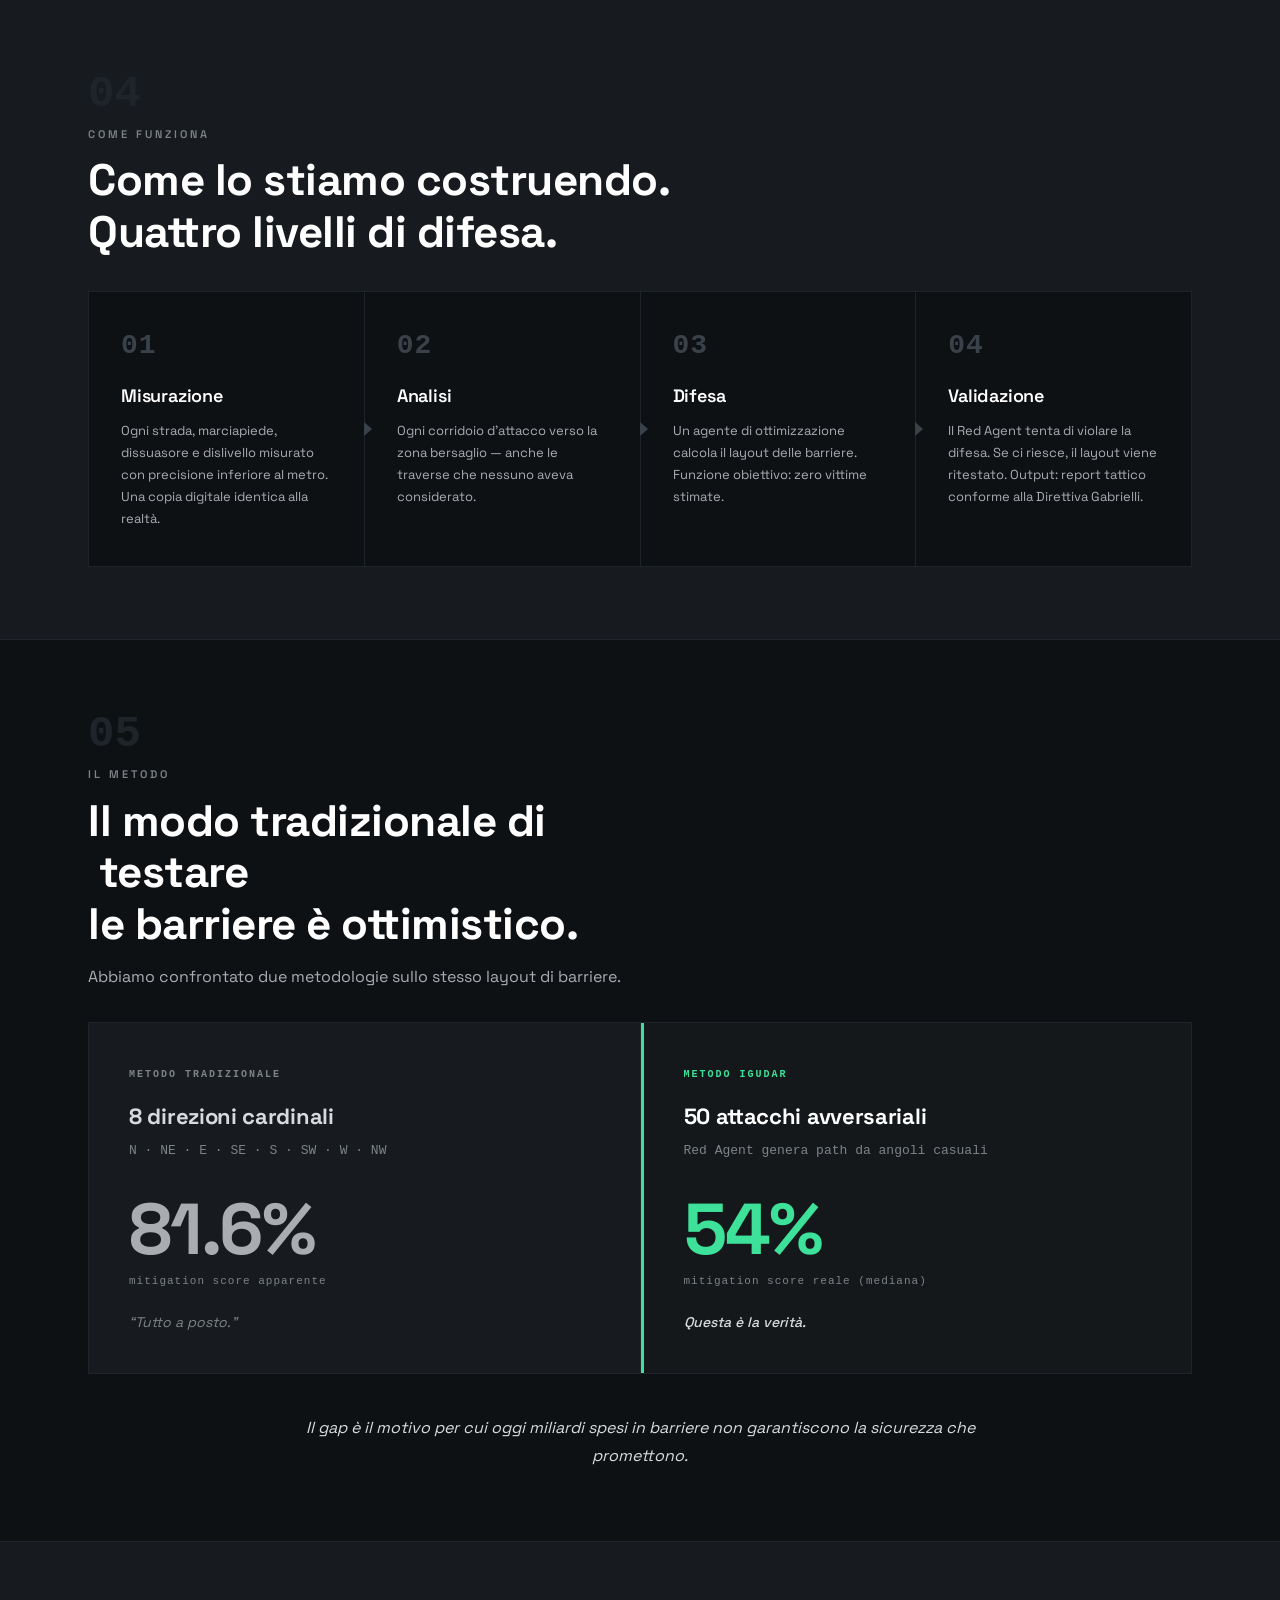
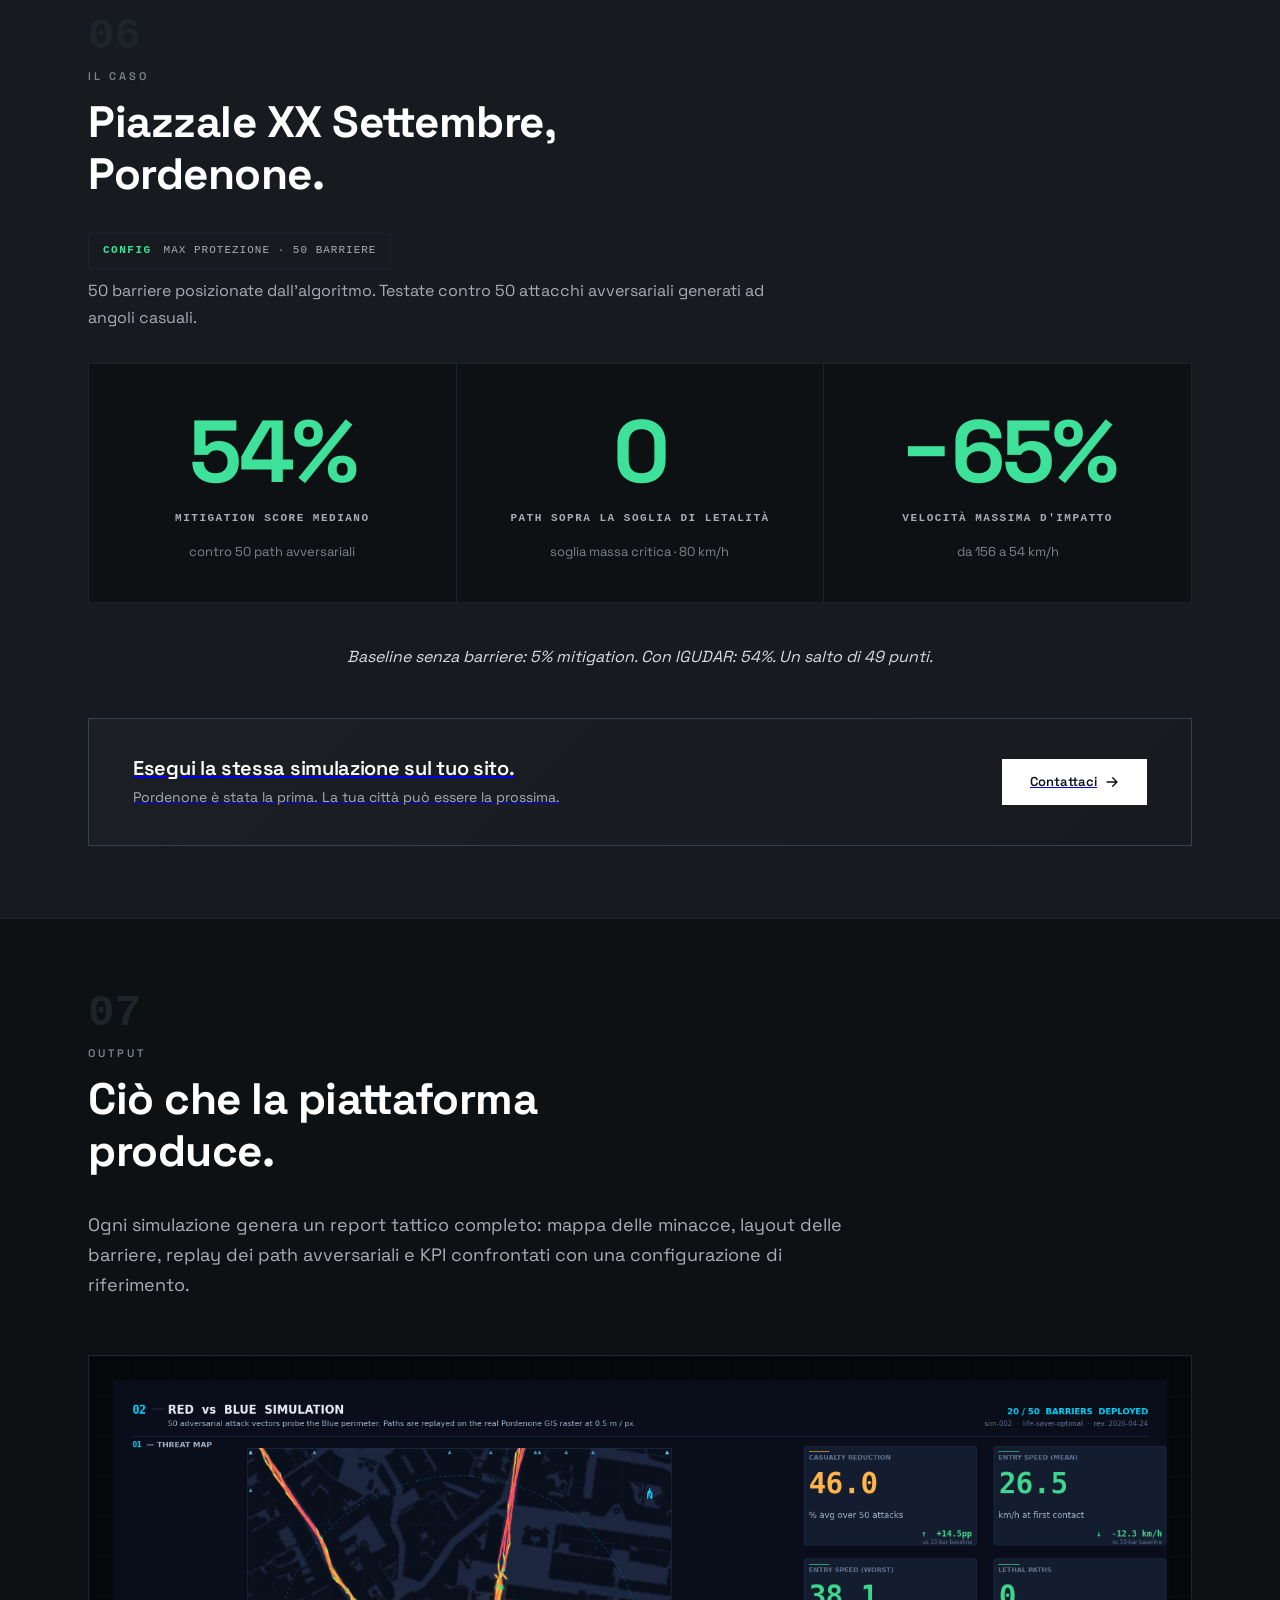
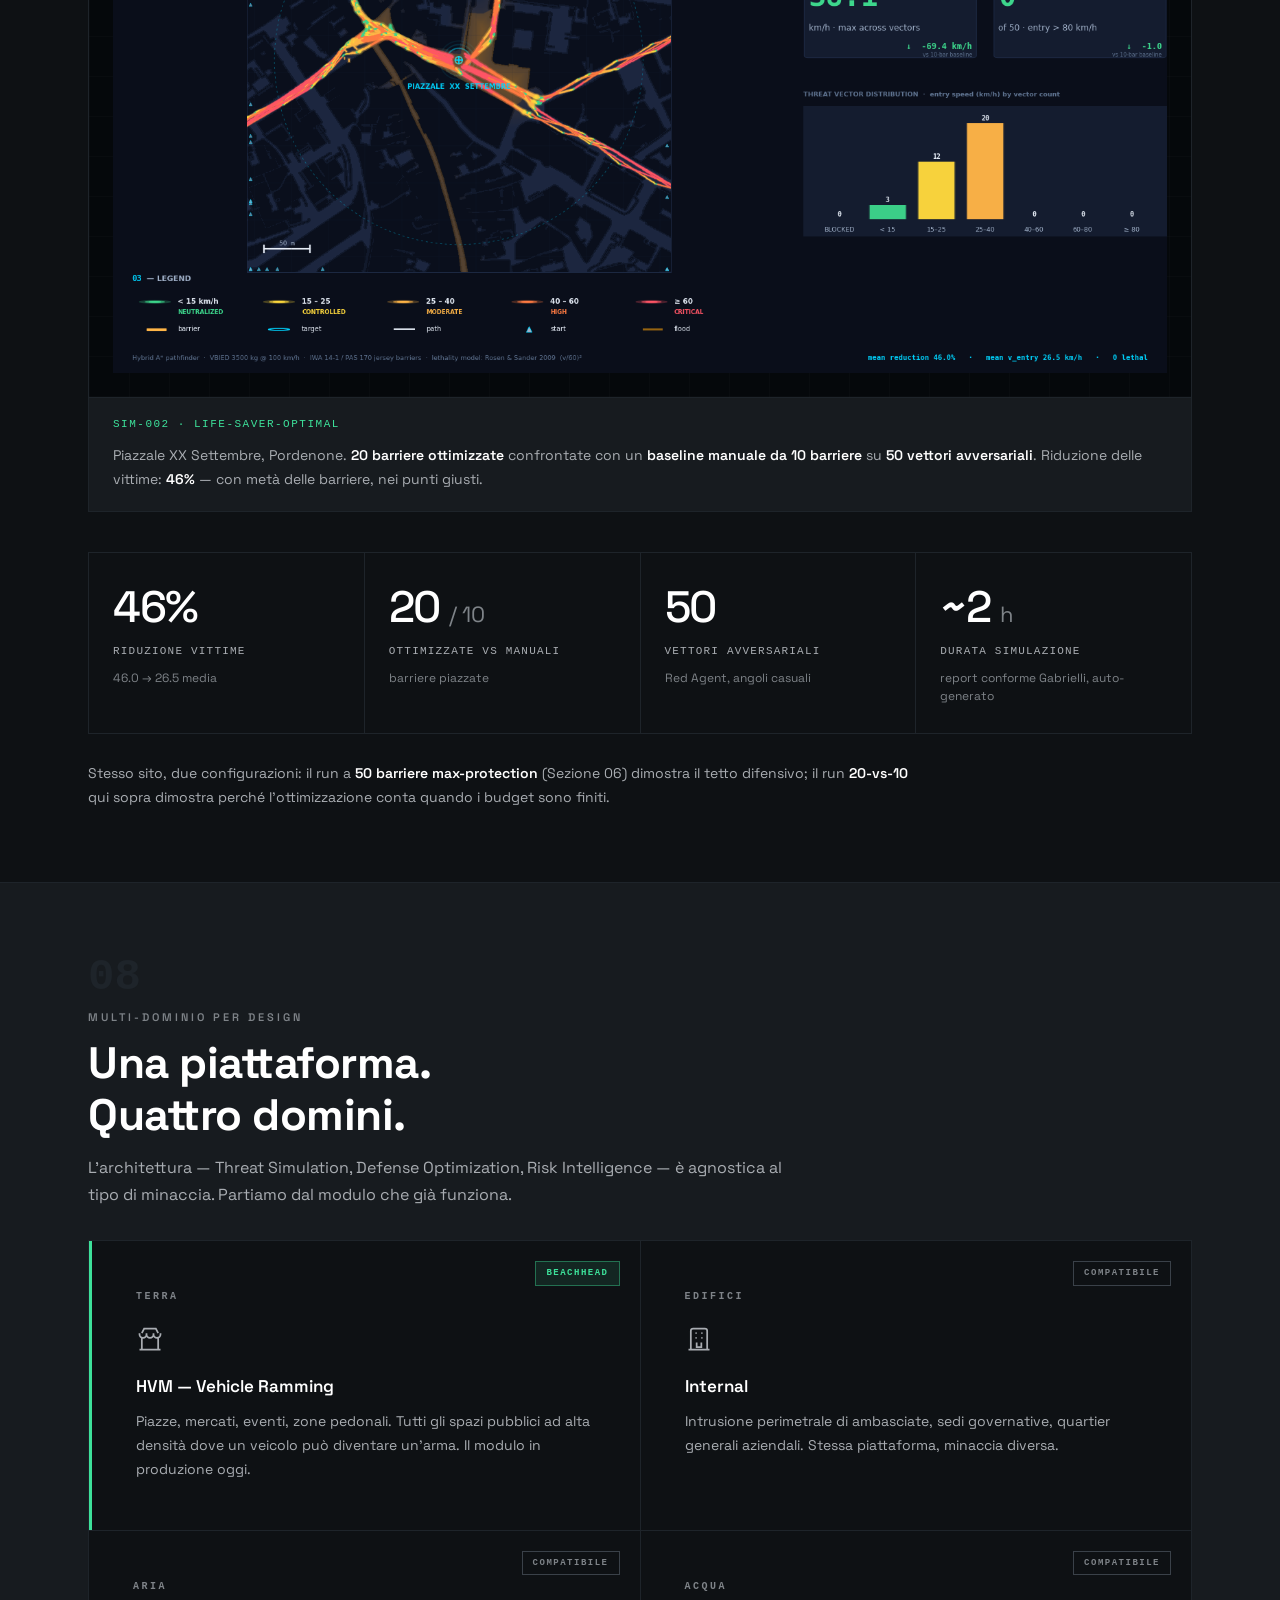
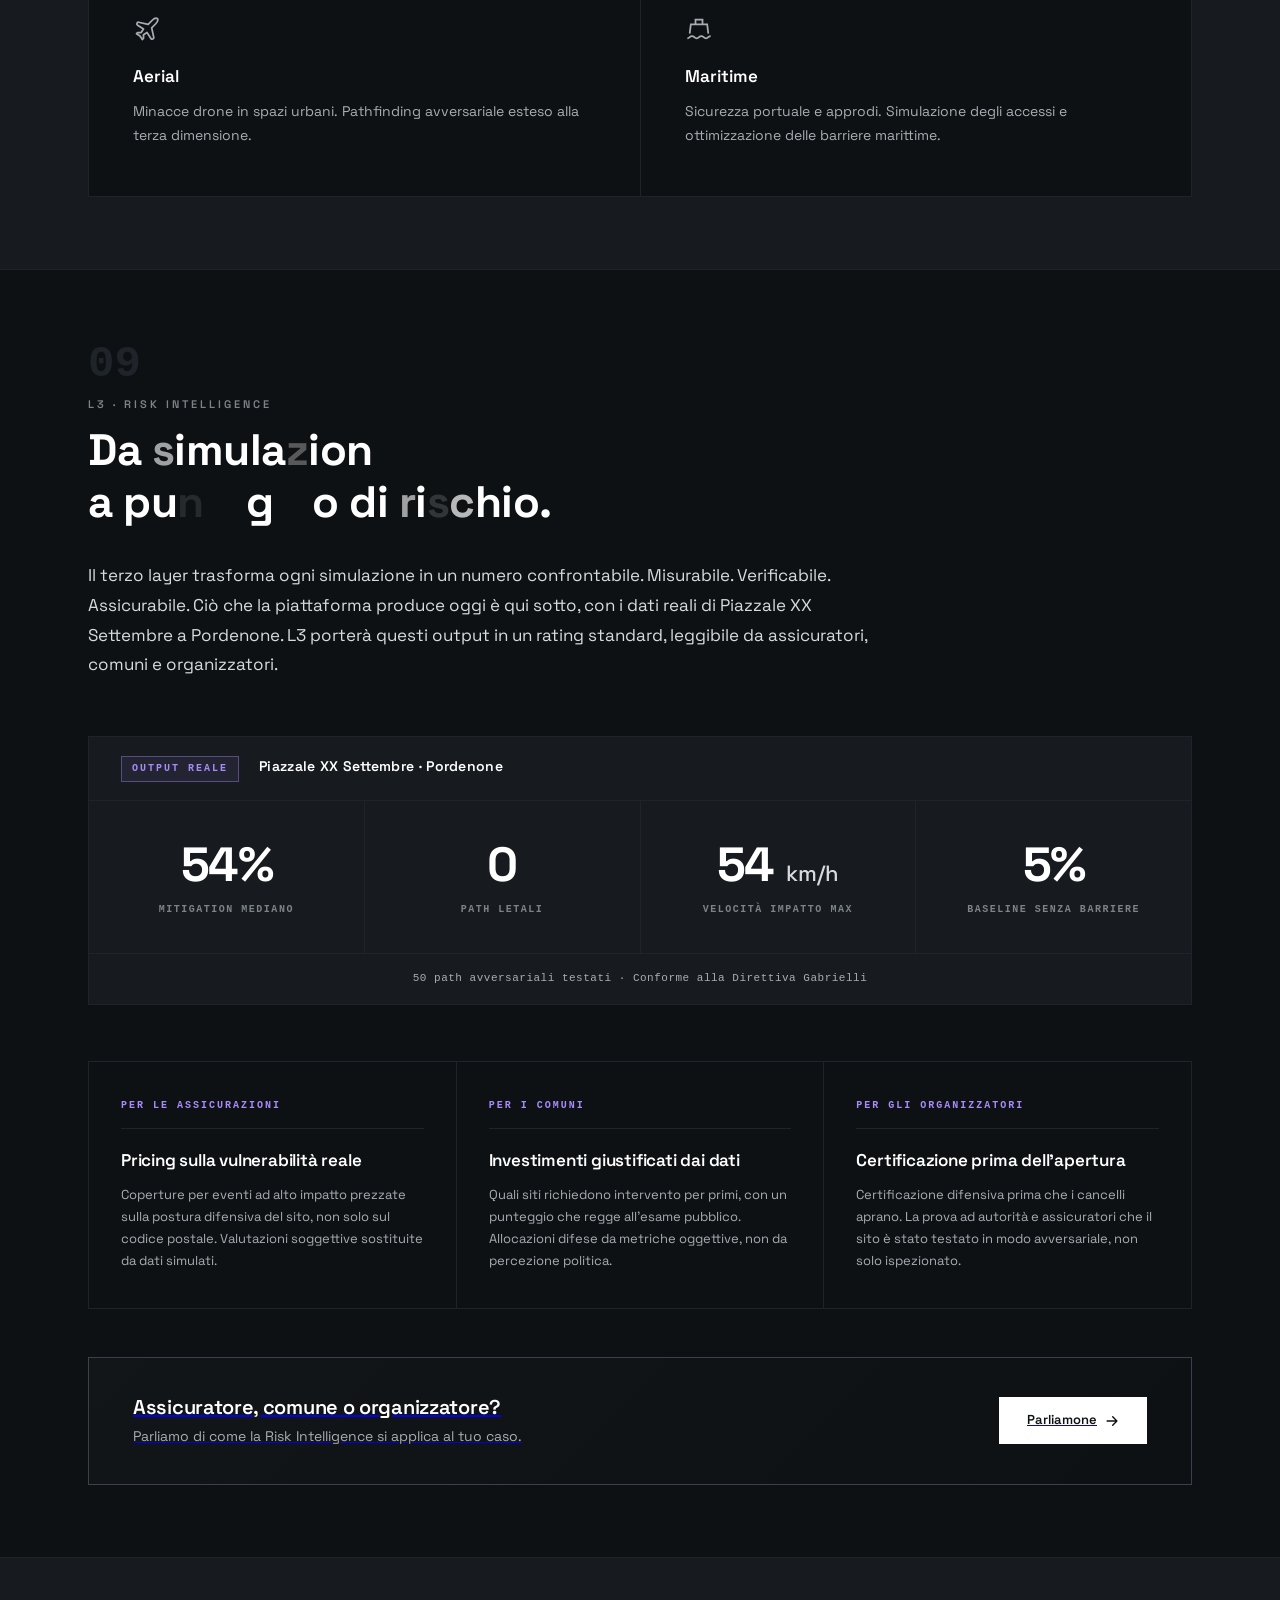
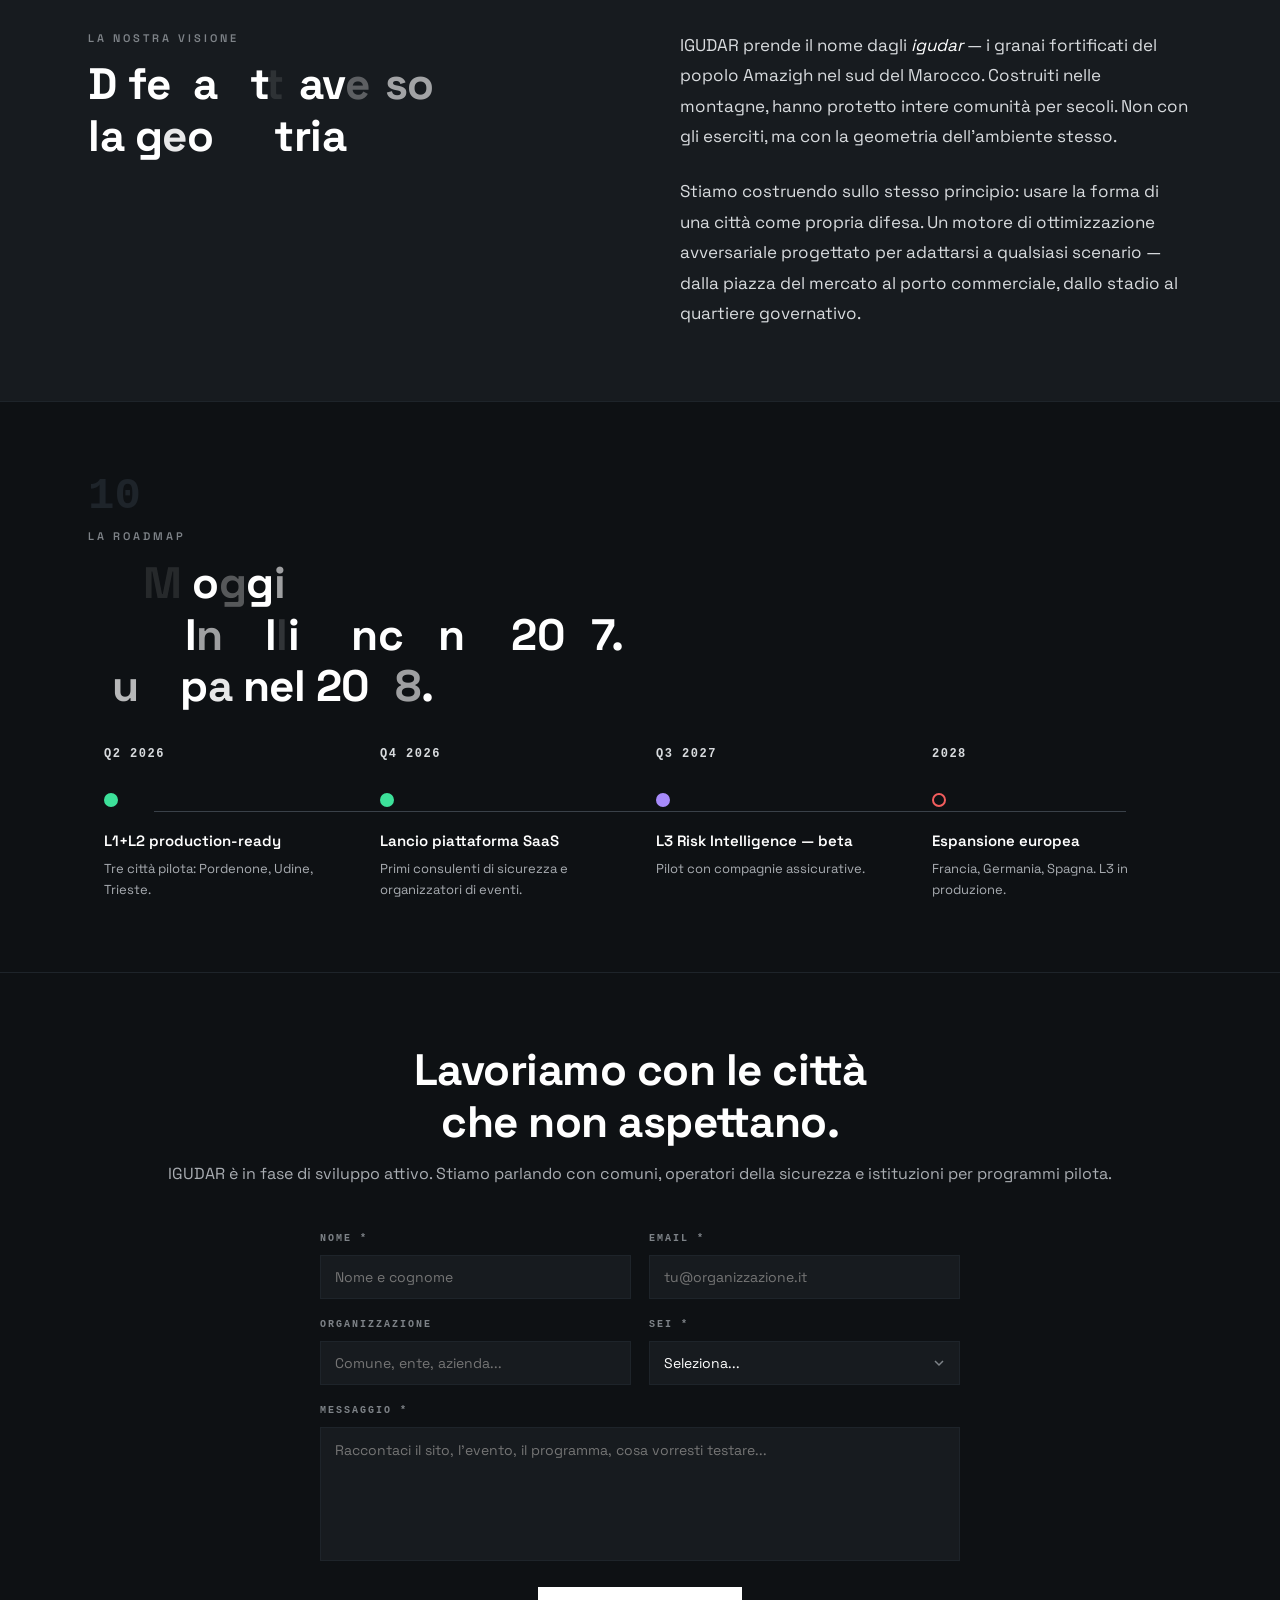
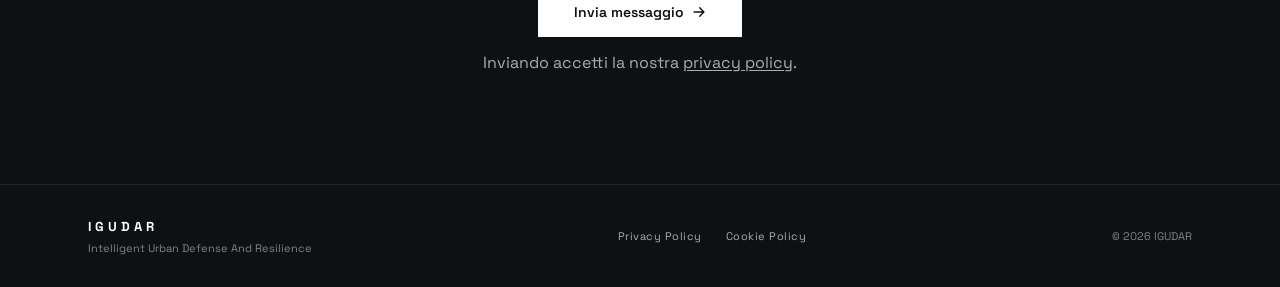
==== commit 791fa661: "feat: some design" ====
--- a/index.html
+++ b/index.html
@@ -16,51 +16,54 @@
 </head>
 <body>
 
-    <!-- INTRO — Gotham-style full-screen entry -->
-    <section class="intro-section" id="introSection">
-        <div class="intro-inner">
-            <div class="intro-title" id="introTitle" aria-label="IGUDAR"></div>
-            <div class="intro-divider" id="introDivider"></div>
-            <p class="intro-subtitle" id="introSub" data-en="The Operating System for Urban Defense" data-it="Il Sistema Operativo per la Difesa Urbana">The Operating System for Urban Defense</p>
-            <p class="intro-entering" id="introEntering" data-en="You are now entering IGUDAR" data-it="Stai per accedere a IGUDAR">You are now entering IGUDAR</p>
-        </div>
-        <div class="intro-scroll" id="introScroll">
-            <span data-en="Scroll to continue" data-it="Scorri per continuare">Scroll to continue</span>
-            <svg width="14" height="14" viewBox="0 0 14 14" fill="none"><path d="M7 1v12M1 7l6 6 6-6" stroke="currentColor" stroke-width="1.5" stroke-linecap="round" stroke-linejoin="round"/></svg>
-        </div>
-    </section>
-
-    <!-- NAV -->
-    <nav class="nav">
-        <div class="nav-inner">
-            <div class="nav-logo">
-                <span class="logo-text">IGUDAR</span>
-            </div>
-            <div class="nav-links">
-                <a href="#platform" data-en="Platform" data-it="Piattaforma">Platform</a>
-                <a href="#how" data-en="How it works" data-it="Come funziona">How it works</a>
-                <a href="#contact" class="nav-cta" data-en="Request Demo" data-it="Richiedi Demo">Request Demo</a>
-            </div>
-            <button class="lang-btn" id="langToggle">EN</button>
-        </div>
-    </nav>
-
-    <!-- HERO -->
-    <section class="hero">
-        <div class="hero-bg"></div>
-        <div class="hero-content">
-            <p class="hero-eyebrow" data-en="Intelligent Urban Defense And Resilience" data-it="Intelligent Urban Defense And Resilience">Intelligent Urban Defense And Resilience</p>
-            <h1 class="flicker-text" data-en="Protecting cities before<br>the threat arrives." data-it="Proteggere le citt&agrave; prima<br>che arrivi la minaccia.">Protecting cities before<br>the threat arrives.</h1>
-            <p class="hero-sub" data-en="We measure every street and curb of the city with sub-meter precision. We simulate how an attacker could move through it. We compute where the barriers have to go. Before anyone tries for real." data-it="Misuriamo ogni strada e marciapiede della citt&agrave; con precisione inferiore al metro. Simuliamo come un attaccante potrebbe muoversi. Calcoliamo dove le barriere devono andare. Prima che qualcuno ci provi davvero.">We measure every street and curb of the city with sub-meter precision. We simulate how an attacker could move through it. We compute where the barriers have to go. Before anyone tries for real.</p>
-            <div class="hero-actions">
-                <a href="#platform" class="btn-primary">
-                    <span data-en="Learn more" data-it="Scopri di pi&ugrave;">Learn more</span>
-                    <svg viewBox="0 0 20 20" fill="currentColor" width="14" height="14"><path d="M10.293 3.293a1 1 0 011.414 0l6 6a1 1 0 010 1.414l-6 6a1 1 0 01-1.414-1.414L14.586 11H3a1 1 0 110-2h11.586l-4.293-4.293a1 1 0 010-1.414z"/></svg>
-                </a>
-                <a href="#contact" class="btn-ghost" data-en="Contact us" data-it="Contattaci">Contact us</a>
-            </div>
-        </div>
-    </section>
+    <!-- INTRO + HERO — unified opening sequence -->
+    <div class="opening-sequence">
+        <!-- INTRO — Gotham-style sticky entry that fades into the hero -->
+        <section class="intro-section" id="introSection">
+            <div class="intro-inner">
+                <div class="intro-title" id="introTitle" aria-label="IGUDAR"></div>
+                <div class="intro-divider" id="introDivider"></div>
+                <p class="intro-subtitle" id="introSub" data-en="The Operating System for Urban Defense" data-it="Il Sistema Operativo per la Difesa Urbana">The Operating System for Urban Defense</p>
+                <p class="intro-entering" id="introEntering" data-en="You are now entering IGUDAR" data-it="Stai per accedere a IGUDAR">You are now entering IGUDAR</p>
+            </div>
+            <div class="intro-scroll" id="introScroll">
+                <span data-en="Scroll to continue" data-it="Scorri per continuare">Scroll to continue</span>
+                <svg width="14" height="14" viewBox="0 0 14 14" fill="none"><path d="M7 1v12M1 7l6 6 6-6" stroke="currentColor" stroke-width="1.5" stroke-linecap="round" stroke-linejoin="round"/></svg>
+            </div>
+        </section>
+
+        <!-- NAV -->
+        <nav class="nav">
+            <div class="nav-inner">
+                <div class="nav-logo">
+                    <span class="logo-text">IGUDAR</span>
+                </div>
+                <div class="nav-links">
+                    <a href="#platform" data-en="Platform" data-it="Piattaforma">Platform</a>
+                    <a href="#how" data-en="How it works" data-it="Come funziona">How it works</a>
+                    <a href="#contact" class="nav-cta" data-en="Request Demo" data-it="Richiedi Demo">Request Demo</a>
+                </div>
+                <button class="lang-btn" id="langToggle">EN</button>
+            </div>
+        </nav>
+
+        <!-- HERO -->
+        <section class="hero">
+            <div class="hero-bg"></div>
+            <div class="hero-content">
+                <p class="hero-eyebrow" data-en="Intelligent Urban Defense And Resilience" data-it="Intelligent Urban Defense And Resilience">Intelligent Urban Defense And Resilience</p>
+                <h1 class="flicker-text" data-en="Protecting cities before<br>the threat arrives." data-it="Proteggere le citt&agrave; prima<br>che arrivi la minaccia.">Protecting cities before<br>the threat arrives.</h1>
+                <p class="hero-sub" data-en="We measure every street and curb of the city with sub-meter precision. We simulate how an attacker could move through it. We compute where the barriers have to go. Before anyone tries for real." data-it="Misuriamo ogni strada e marciapiede della citt&agrave; con precisione inferiore al metro. Simuliamo come un attaccante potrebbe muoversi. Calcoliamo dove le barriere devono andare. Prima che qualcuno ci provi davvero.">We measure every street and curb of the city with sub-meter precision. We simulate how an attacker could move through it. We compute where the barriers have to go. Before anyone tries for real.</p>
+                <div class="hero-actions">
+                    <a href="#platform" class="btn-primary">
+                        <span data-en="Learn more" data-it="Scopri di pi&ugrave;">Learn more</span>
+                        <svg viewBox="0 0 20 20" fill="currentColor" width="14" height="14"><path d="M10.293 3.293a1 1 0 011.414 0l6 6a1 1 0 010 1.414l-6 6a1 1 0 01-1.414-1.414L14.586 11H3a1 1 0 110-2h11.586l-4.293-4.293a1 1 0 010-1.414z"/></svg>
+                    </a>
+                    <a href="#contact" class="btn-ghost" data-en="Contact us" data-it="Contattaci">Contact us</a>
+                </div>
+            </div>
+        </section>
+    </div>
 
     <!-- STATEMENT -->
     <section class="statement">
@@ -812,41 +815,129 @@
         });
 
         // ============================================================
-        // STICKY CTA — show after hero, hide when contact in view
-        // ============================================================
-        var stickyCta = document.getElementById('stickyCta');
-        var heroEl = document.querySelector('.hero');
-        var contactEl = document.getElementById('contact');
-        var contactInView = false;
-        var pastHero = false;
-
-        function updateStickyCta() {
-            if (pastHero && !contactInView) {
-                stickyCta.classList.add('show');
-                document.body.classList.add('has-sticky-cta');
-            } else {
-                stickyCta.classList.remove('show');
-                document.body.classList.remove('has-sticky-cta');
+        // INTRO ↔ HERO TRANSITION
+        // Fade intro content as the user scrolls so the sticky intro
+        // dissolves into the hero rising up beneath it.
+        // ============================================================
+        var introInnerEl = document.querySelector('.intro-inner');
+        var introScrollEl2 = document.getElementById('introScroll');
+        var ticking = false;
+
+        function updateIntroTransition() {
+            if (!introInnerEl) { ticking = false; return; }
+            var sy = window.scrollY || window.pageYOffset || 0;
+            var vh = window.innerHeight;
+            var p = Math.min(1, Math.max(0, sy / (vh * 0.65)));
+            var eased = p * p * (3 - 2 * p); // smoothstep
+            introInnerEl.style.opacity = String(1 - eased);
+            introInnerEl.style.transform = 'translate3d(0,' + (-70 * eased) + 'px,0)';
+            if (introScrollEl2) {
+                var ap = Math.min(1, sy / (vh * 0.22));
+                if (sy > 4 && !introScrollEl2.dataset.fading) {
+                    introScrollEl2.style.animation = 'none';
+                    introScrollEl2.dataset.fading = '1';
+                }
+                introScrollEl2.style.opacity = String(1 - ap);
             }
+            ticking = false;
         }
 
-        if (heroEl) {
-            new IntersectionObserver(function(entries) {
-                entries.forEach(function(e) {
-                    pastHero = !e.isIntersecting;
-                    updateStickyCta();
-                });
-            }, { threshold: 0.1 }).observe(heroEl);
+        window.addEventListener('scroll', function() {
+            if (!ticking) {
+                window.requestAnimationFrame(updateIntroTransition);
+                ticking = true;
+            }
+        }, { passive: true });
+
+        // ============================================================
+        // COUNT-UP — numeric stats animate from 0 to their value
+        // when they enter the viewport. Pre-zeroed at init so the
+        // final value never flashes before the animation starts.
+        // ============================================================
+        function findFirstNumberNode(el) {
+            for (var n = 0; n < el.childNodes.length; n++) {
+                var node = el.childNodes[n];
+                if (node.nodeType === 3 && /\d/.test(node.textContent)) return node;
+            }
+            return null;
         }
 
-        if (contactEl) {
-            new IntersectionObserver(function(entries) {
-                entries.forEach(function(e) {
-                    contactInView = e.isIntersecting;
-                    updateStickyCta();
-                });
-            }, { threshold: 0.2 }).observe(contactEl);
+        function parseCount(text) {
+            var match = text.match(/^([^\d]*)([\d.,]+)([\s\S]*)$/);
+            if (!match) return null;
+            var numberStr = match[2].replace(/,/g, '');
+            var target = parseFloat(numberStr);
+            if (!isFinite(target)) return null;
+            var hasDecimal = numberStr.indexOf('.') !== -1;
+            return {
+                prefix:   match[1],
+                suffix:   match[3],
+                target:   target,
+                hasDecimal: hasDecimal,
+                decimals: hasDecimal ? (numberStr.split('.')[1] || '').length : 0
+            };
         }
+
+        function formatCount(val, info) {
+            if (info.hasDecimal) return val.toFixed(info.decimals);
+            return Math.floor(val).toString();
+        }
+
+        function startCountUp(el) {
+            if (el.dataset.counted) return;
+            el.dataset.counted = '1';
+            var node = findFirstNumberNode(el);
+            if (!node) return;
+            var original = el.dataset.originalText || node.textContent;
+            var info = parseCount(original);
+            if (!info) return;
+            if (info.target === 0) {
+                node.textContent = original;
+                return;
+            }
+
+            var duration = info.target >= 50 ? 750 : 550;
+            var start = null;
+
+            function tick(ts) {
+                if (start === null) start = ts;
+                var elapsed = ts - start;
+                var progress = Math.min(1, elapsed / duration);
+                var val = info.target * progress;
+                node.textContent = info.prefix + formatCount(val, info) + info.suffix;
+                if (progress < 1) {
+                    requestAnimationFrame(tick);
+                } else {
+                    node.textContent = original;
+                }
+            }
+            requestAnimationFrame(tick);
+        }
+
+        var countObserver = new IntersectionObserver(function(entries) {
+            entries.forEach(function(entry) {
+                if (entry.isIntersecting) {
+                    startCountUp(entry.target);
+                    countObserver.unobserve(entry.target);
+                }
+            });
+        }, { threshold: 0.45, rootMargin: '0px 0px -40px 0px' });
+
+        document.querySelectorAll('.stat-num, .pb-num, .output-kpi-num, .method-score').forEach(function(el) {
+            var node = findFirstNumberNode(el);
+            if (!node) return;
+            var info = parseCount(node.textContent);
+            if (!info) return;
+            el.dataset.originalText = node.textContent;
+            // Show "0" immediately so the real value never flashes before scrolling in.
+            node.textContent = info.prefix + formatCount(0, info) + info.suffix;
+            countObserver.observe(el);
+        });
+
+        // ============================================================
+        // STICKY CTA — always visible
+        // ============================================================
+        document.body.classList.add('has-sticky-cta');
 
         // ============================================================
         // CONTACT FORM — AJAX submit via FormSubmit (no redirect)
--- a/style.css
+++ b/style.css
@@ -53,25 +53,41 @@
 }
 
 /* ================================================================
+   OPENING SEQUENCE — intro + hero unified via sticky overlap
+   The intro pins to the top of the viewport while the hero
+   scrolls up and over it. Backgrounds match so the transition
+   feels like one continuous section instead of two.
+   ================================================================ */
+
+.opening-sequence {
+    position: relative;
+}
+
+/* ================================================================
    INTRO SECTION — Palantir Gotham exact replica
-   Full-viewport persistent section with flicker text reveal.
-   User scrolls past to enter the site.
+   Sticky inside .opening-sequence so the IGUDAR splash stays
+   pinned while the hero rises into view, then releases when
+   the hero has fully scrolled into place.
    ================================================================ */
 
 .intro-section {
     min-height: 100vh;
-    background: #101214;
+    background: var(--bg);
     display: flex;
     align-items: center;
     justify-content: center;
     flex-direction: column;
-    position: relative;
+    position: sticky;
+    top: 0;
+    z-index: 1;
+    will-change: opacity, transform;
 }
 
 .intro-inner {
     display: flex;
     flex-direction: column;
     align-items: center;
+    will-change: opacity, transform;
 }
 
 .intro-title {
@@ -289,6 +305,8 @@
     justify-content: center;
     position: relative;
     overflow: hidden;
+    z-index: 2;
+    background: var(--bg);
 }
 
 .hero-bg {
@@ -309,7 +327,7 @@
     inset: 0;
     background:
         radial-gradient(ellipse at 50% 40%, transparent 0%, transparent 30%, var(--bg) 85%),
-        linear-gradient(to bottom, transparent 70%, var(--bg) 100%);
+        linear-gradient(to bottom, var(--bg) 0%, transparent 14%, transparent 72%, var(--bg) 100%);
     pointer-events: none;
 }
 
@@ -1386,14 +1404,9 @@
     letter-spacing: 0.3px;
     border-radius: 999px;
     box-shadow: 0 12px 32px rgba(0,0,0,0.45), 0 0 0 1px rgba(255,255,255,0.08);
-    transform: translateY(140%);
-    opacity: 0;
-    transition: transform 0.4s cubic-bezier(0.16, 1, 0.3, 1), opacity 0.3s, background 0.15s;
-}
-
-.sticky-cta.show {
     transform: translateY(0);
     opacity: 1;
+    transition: background 0.15s;
 }
 
 .sticky-cta:hover {
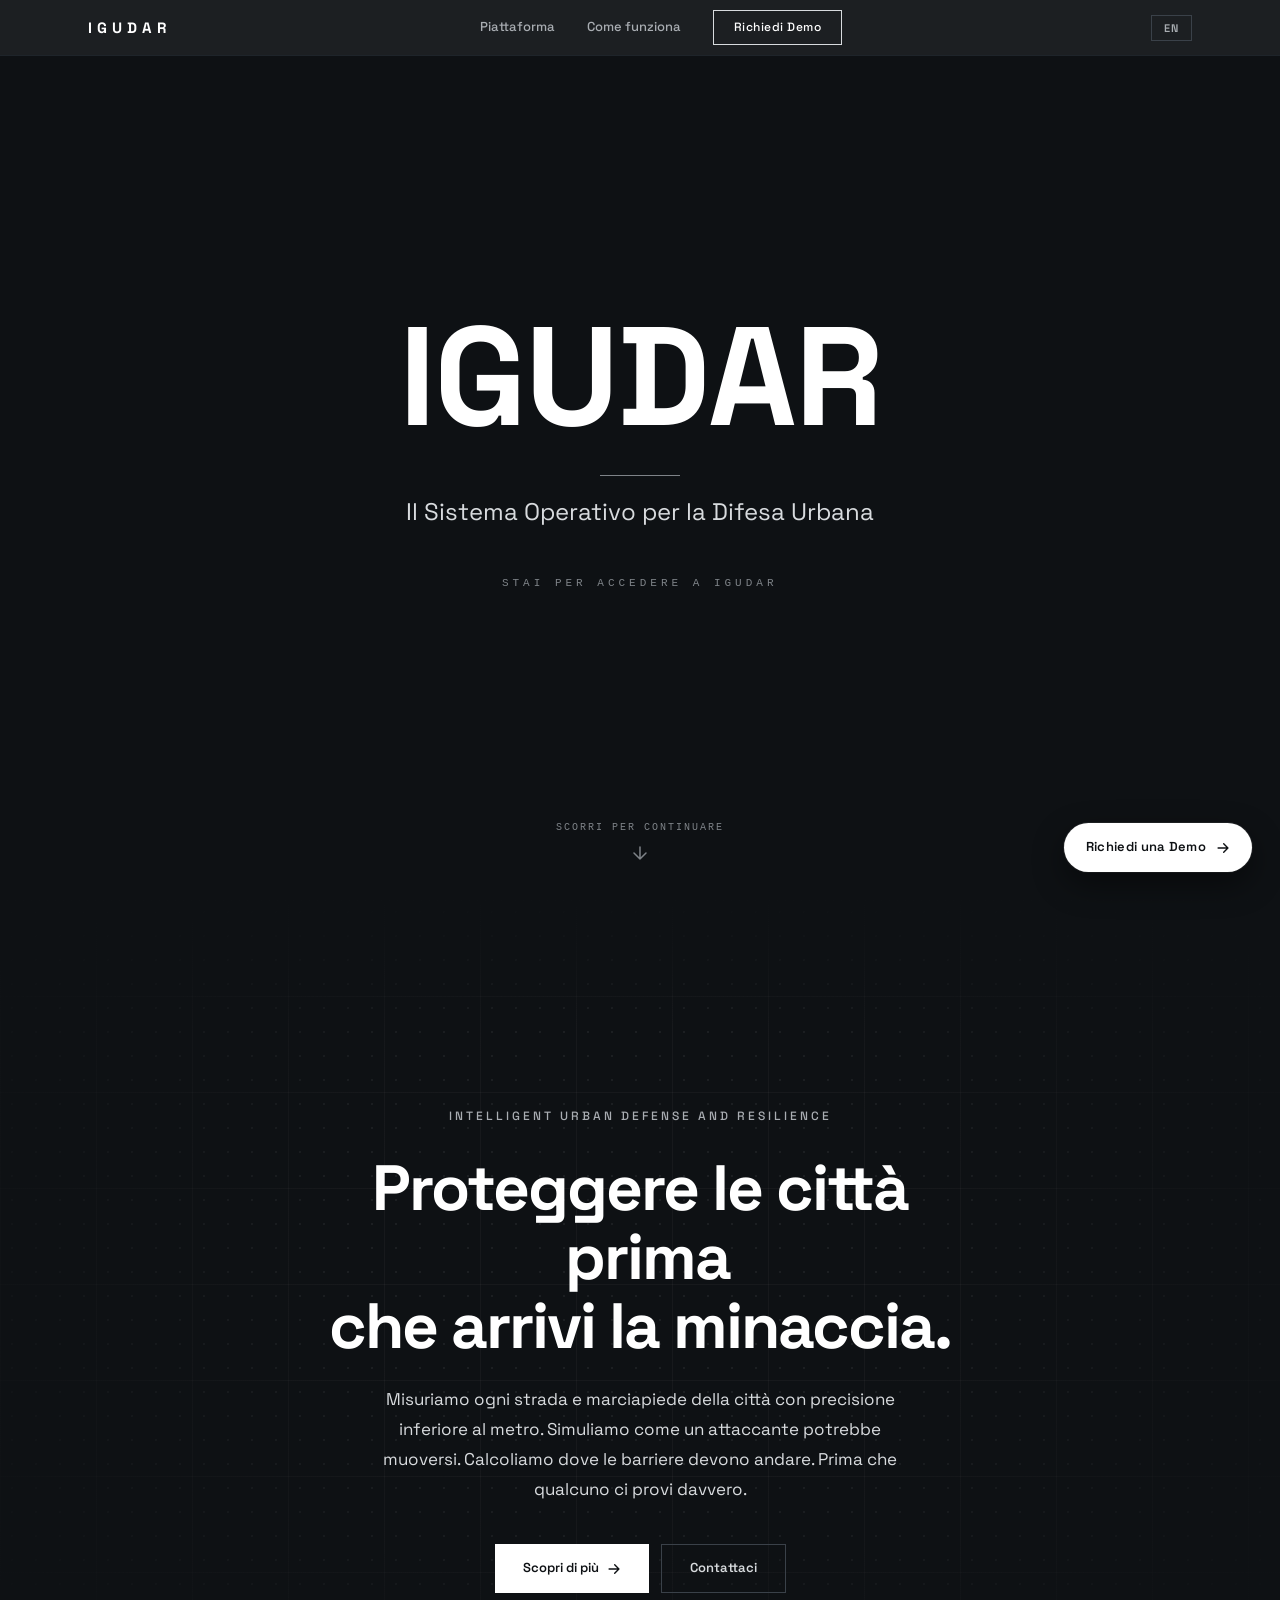
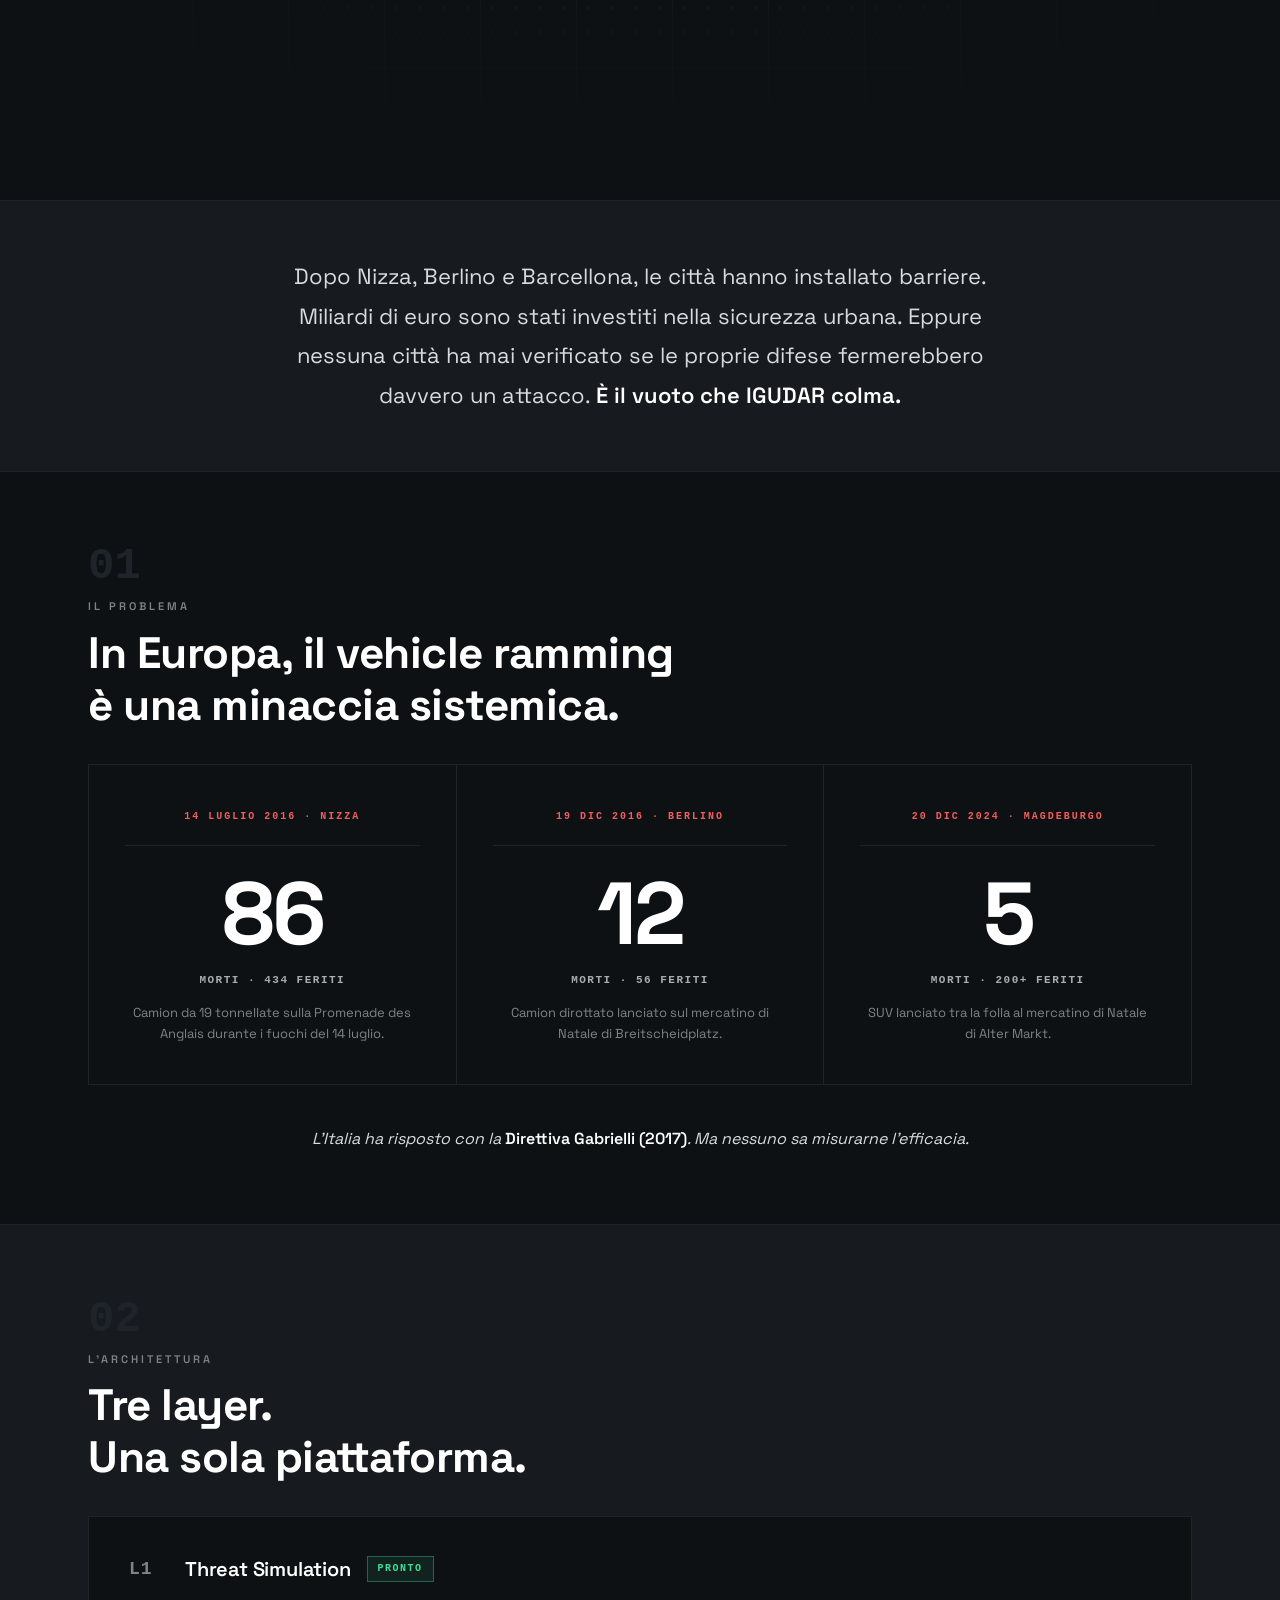
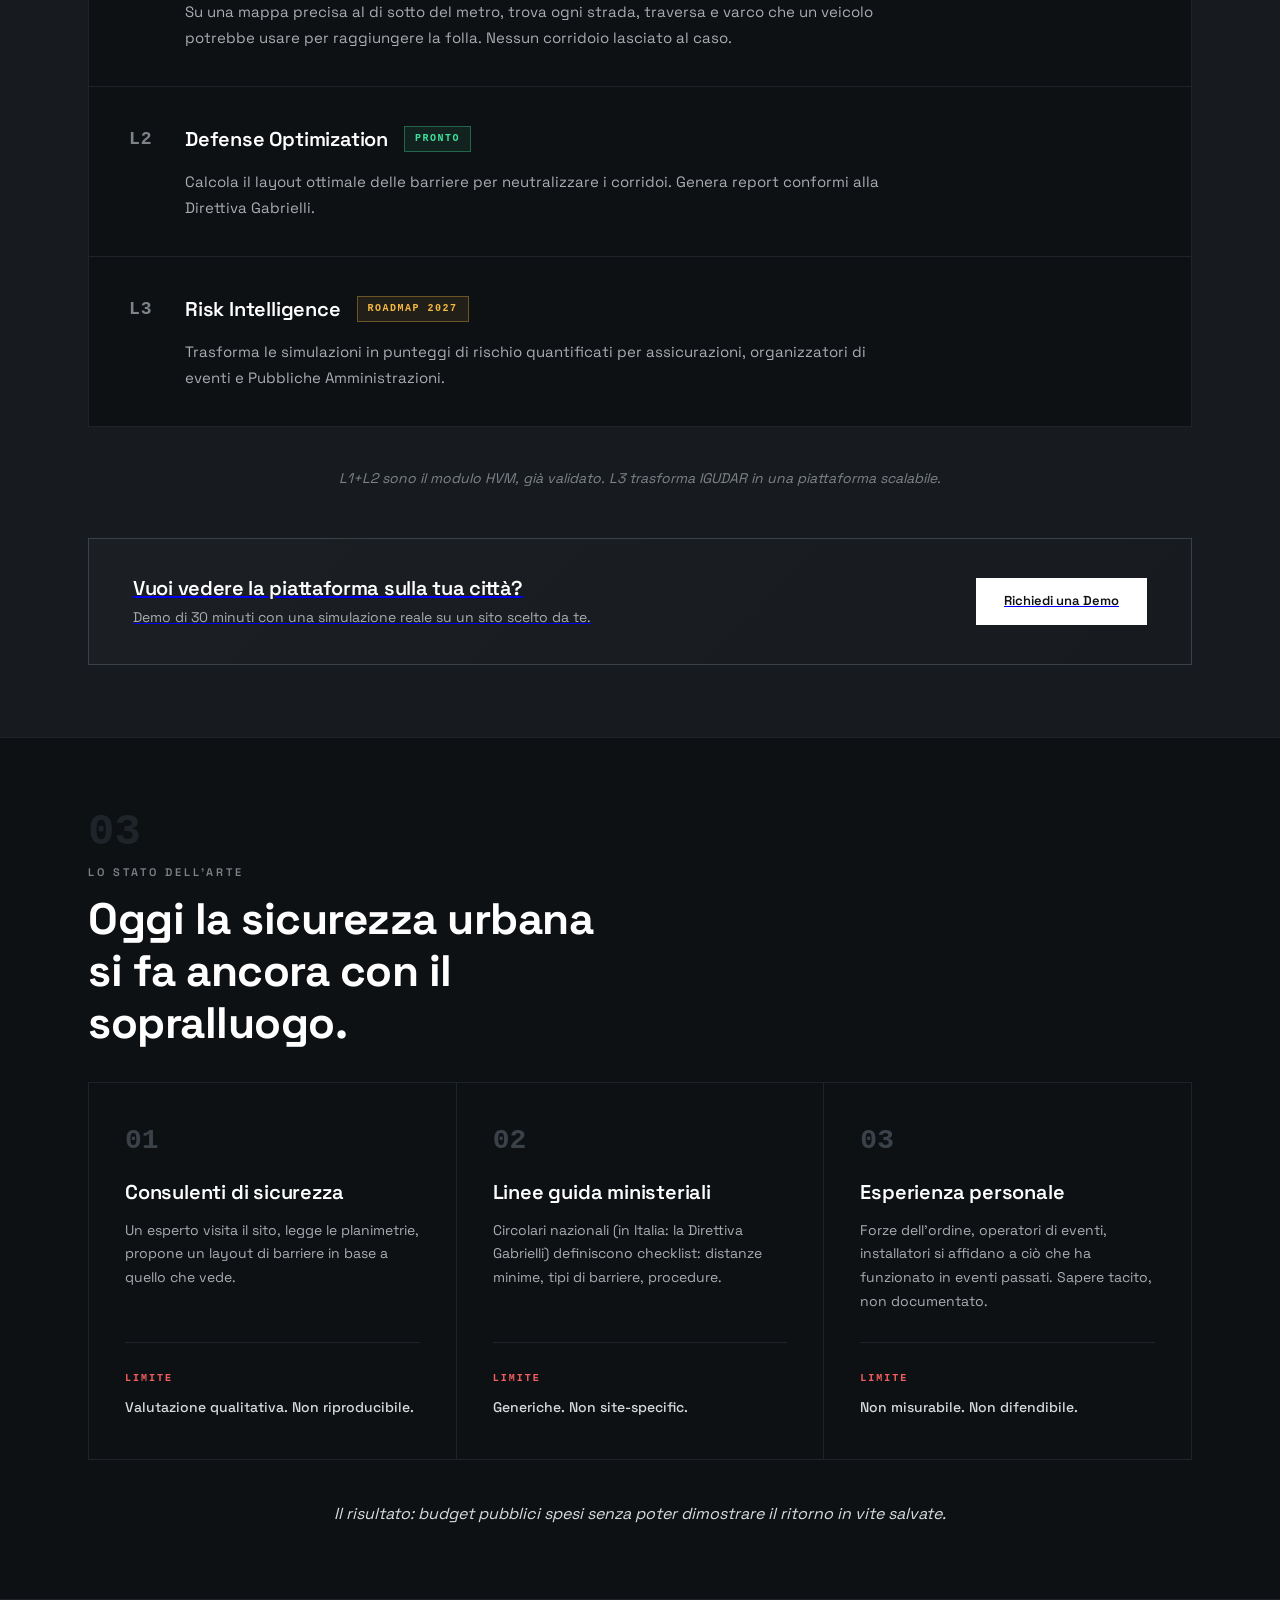
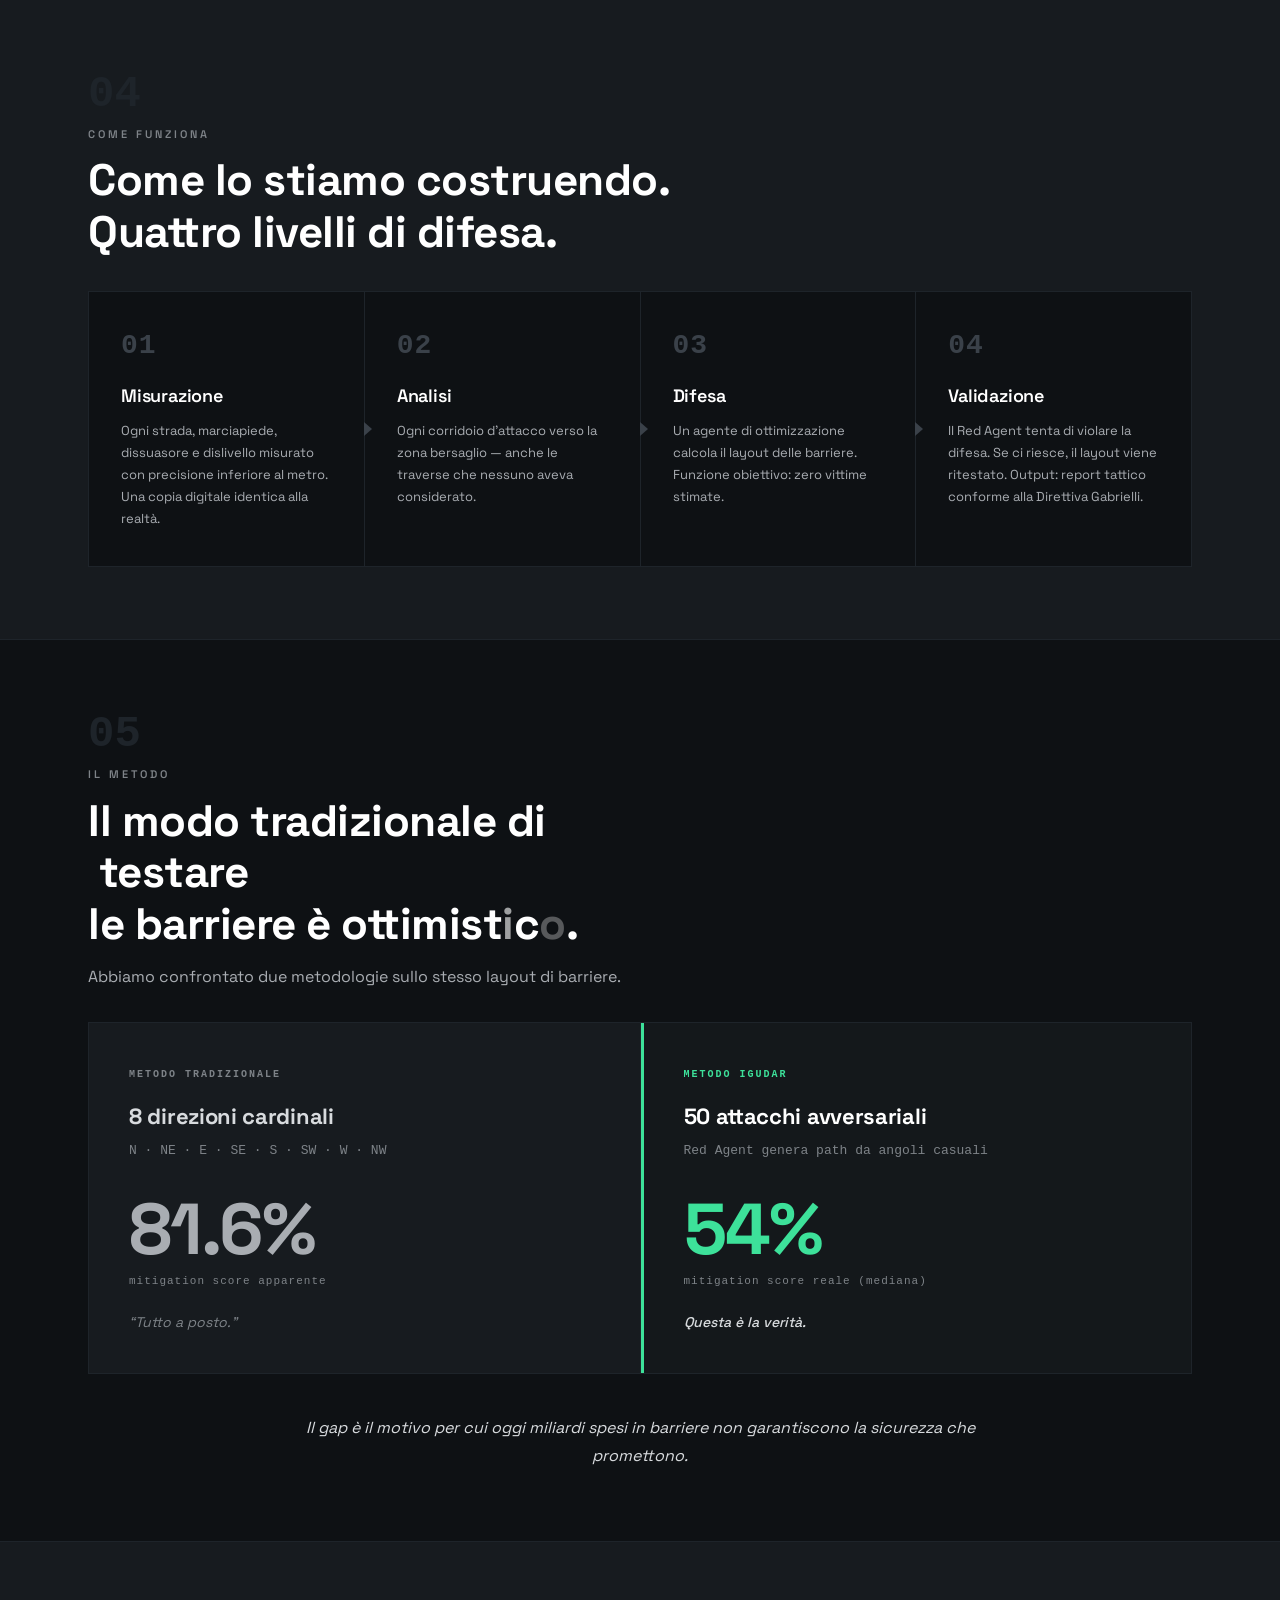
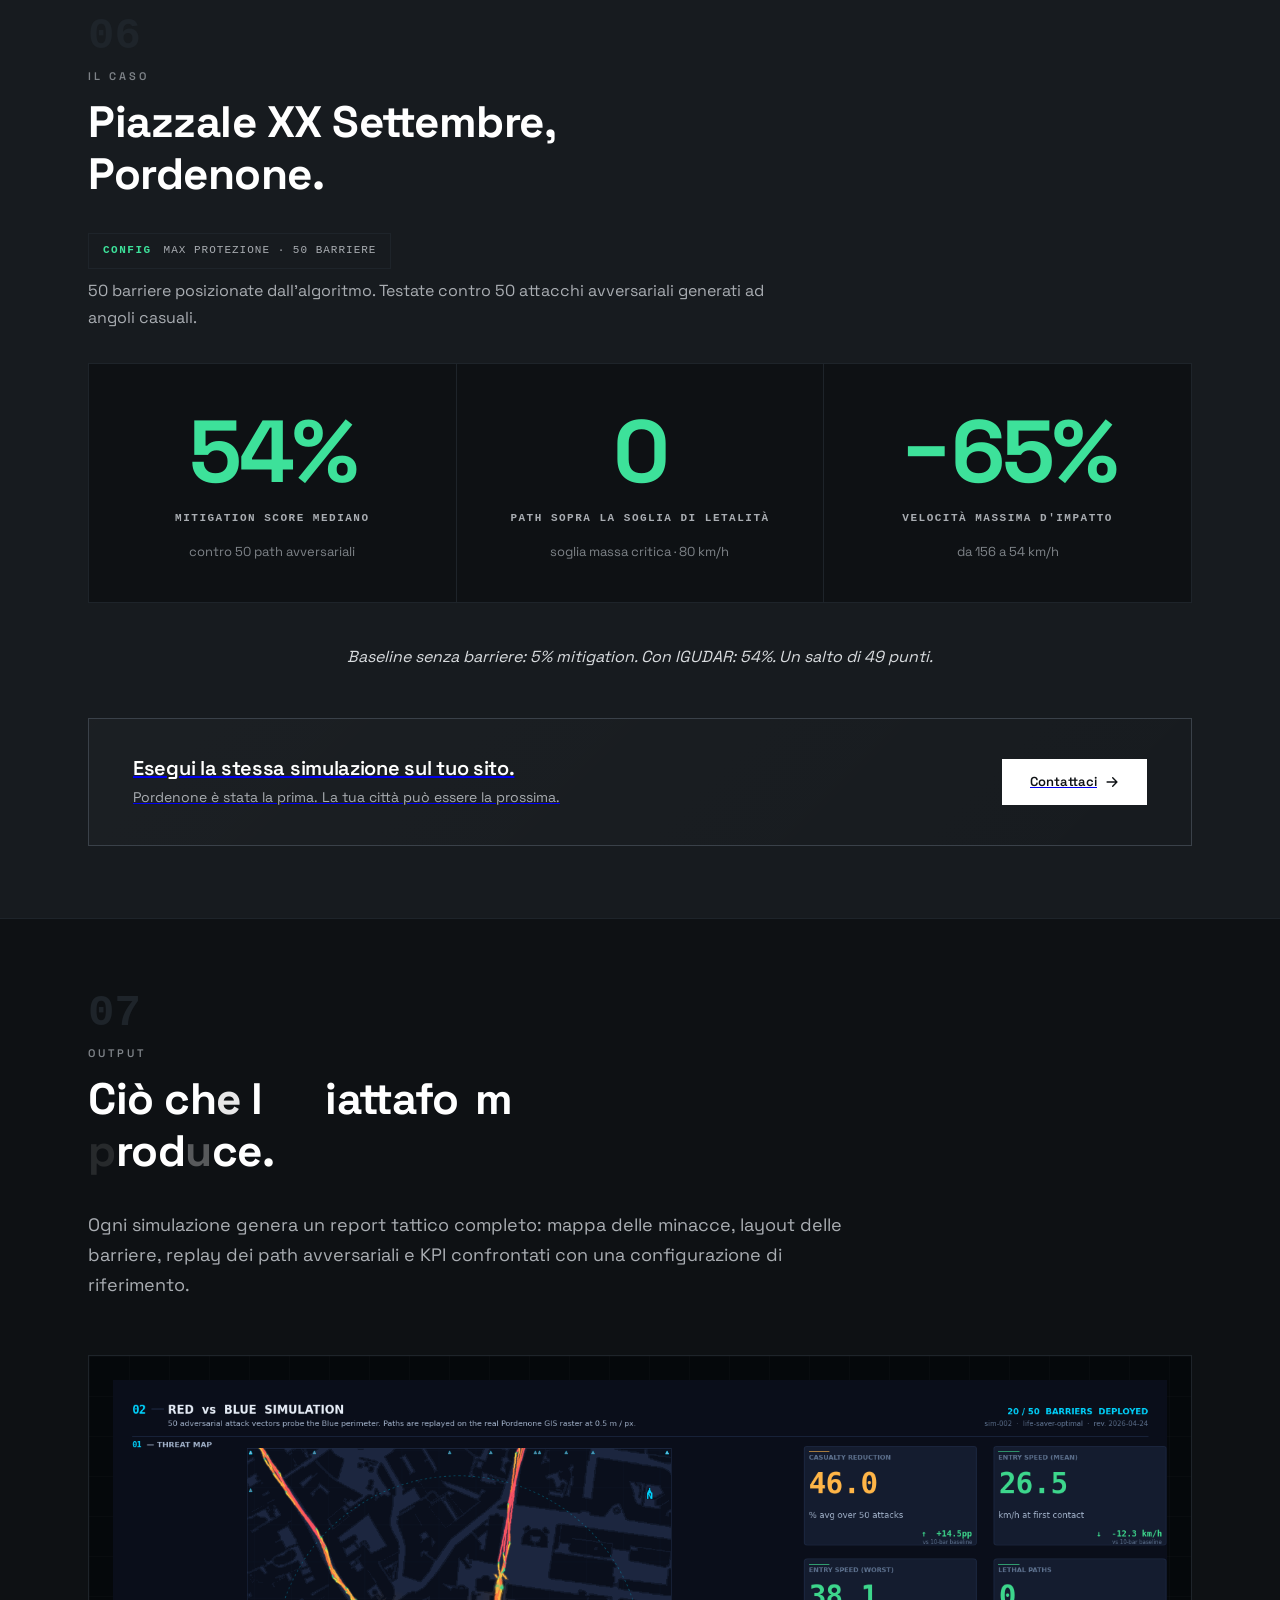
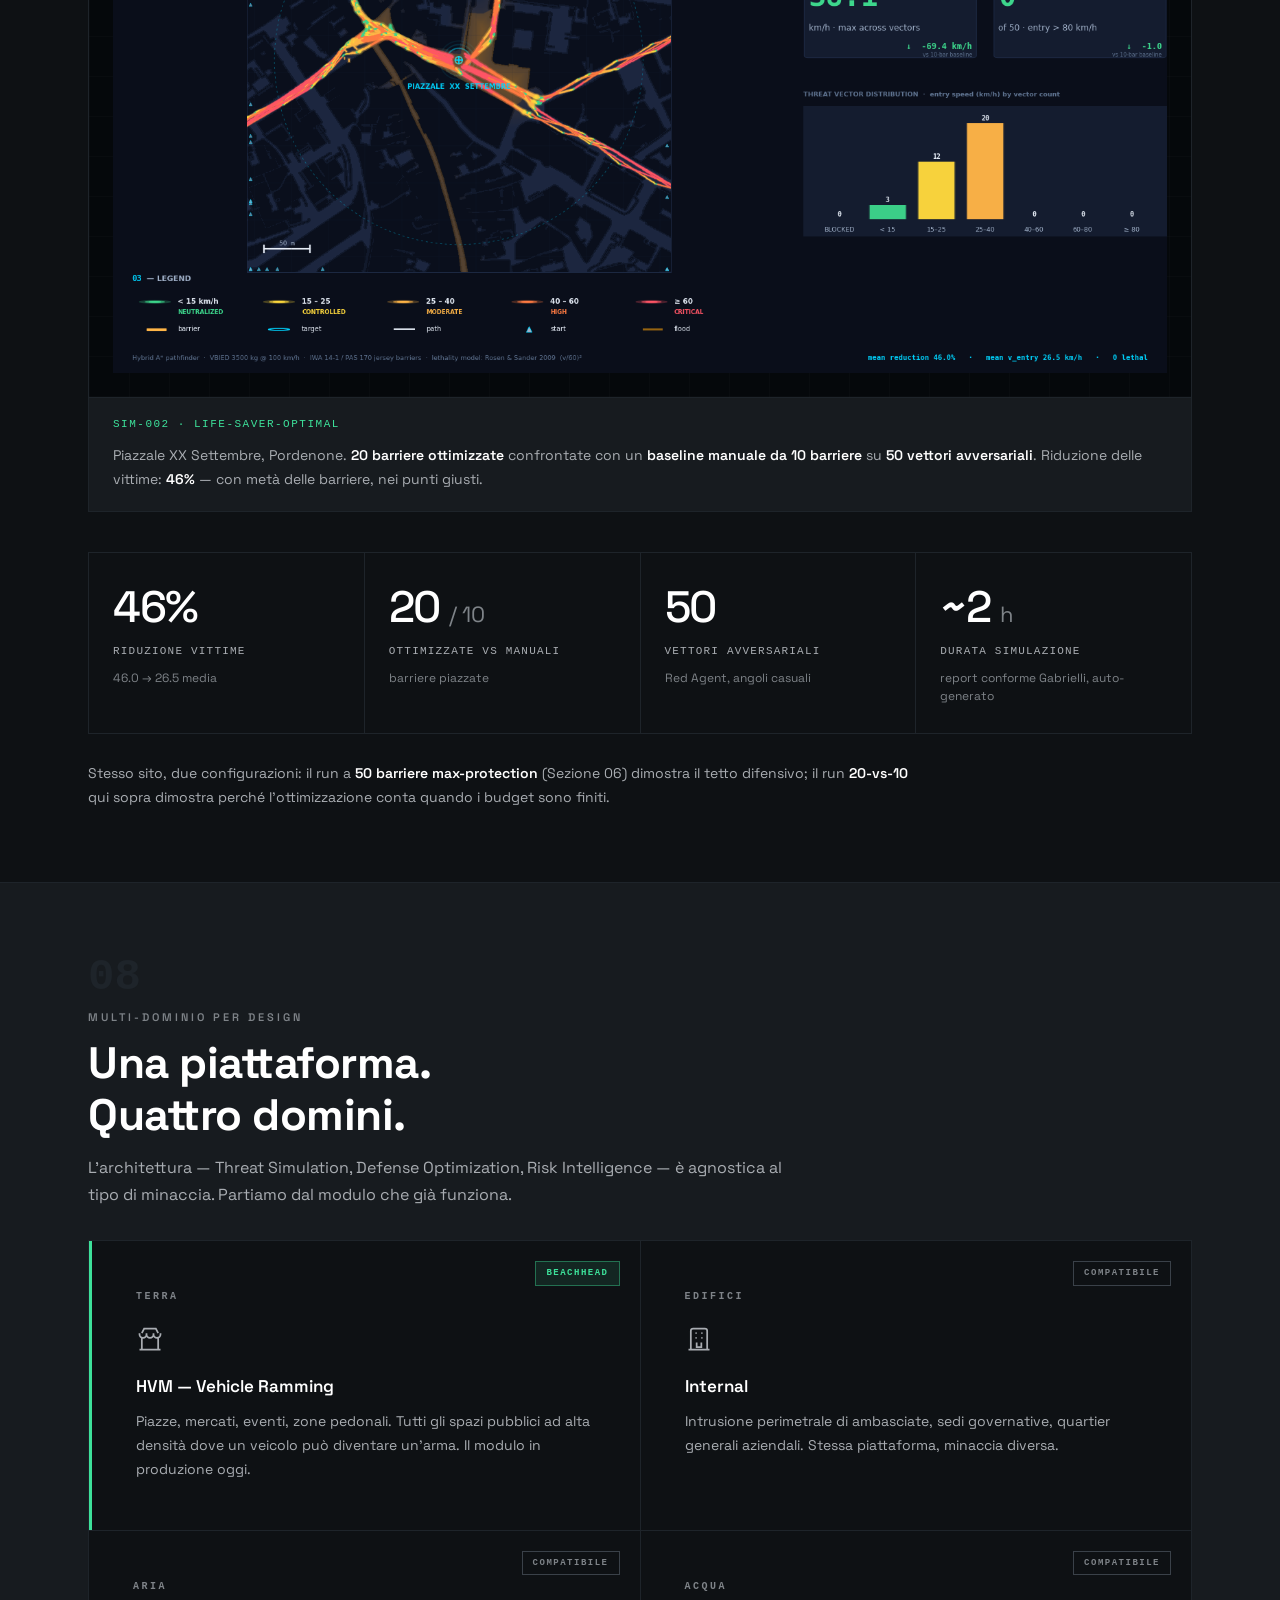
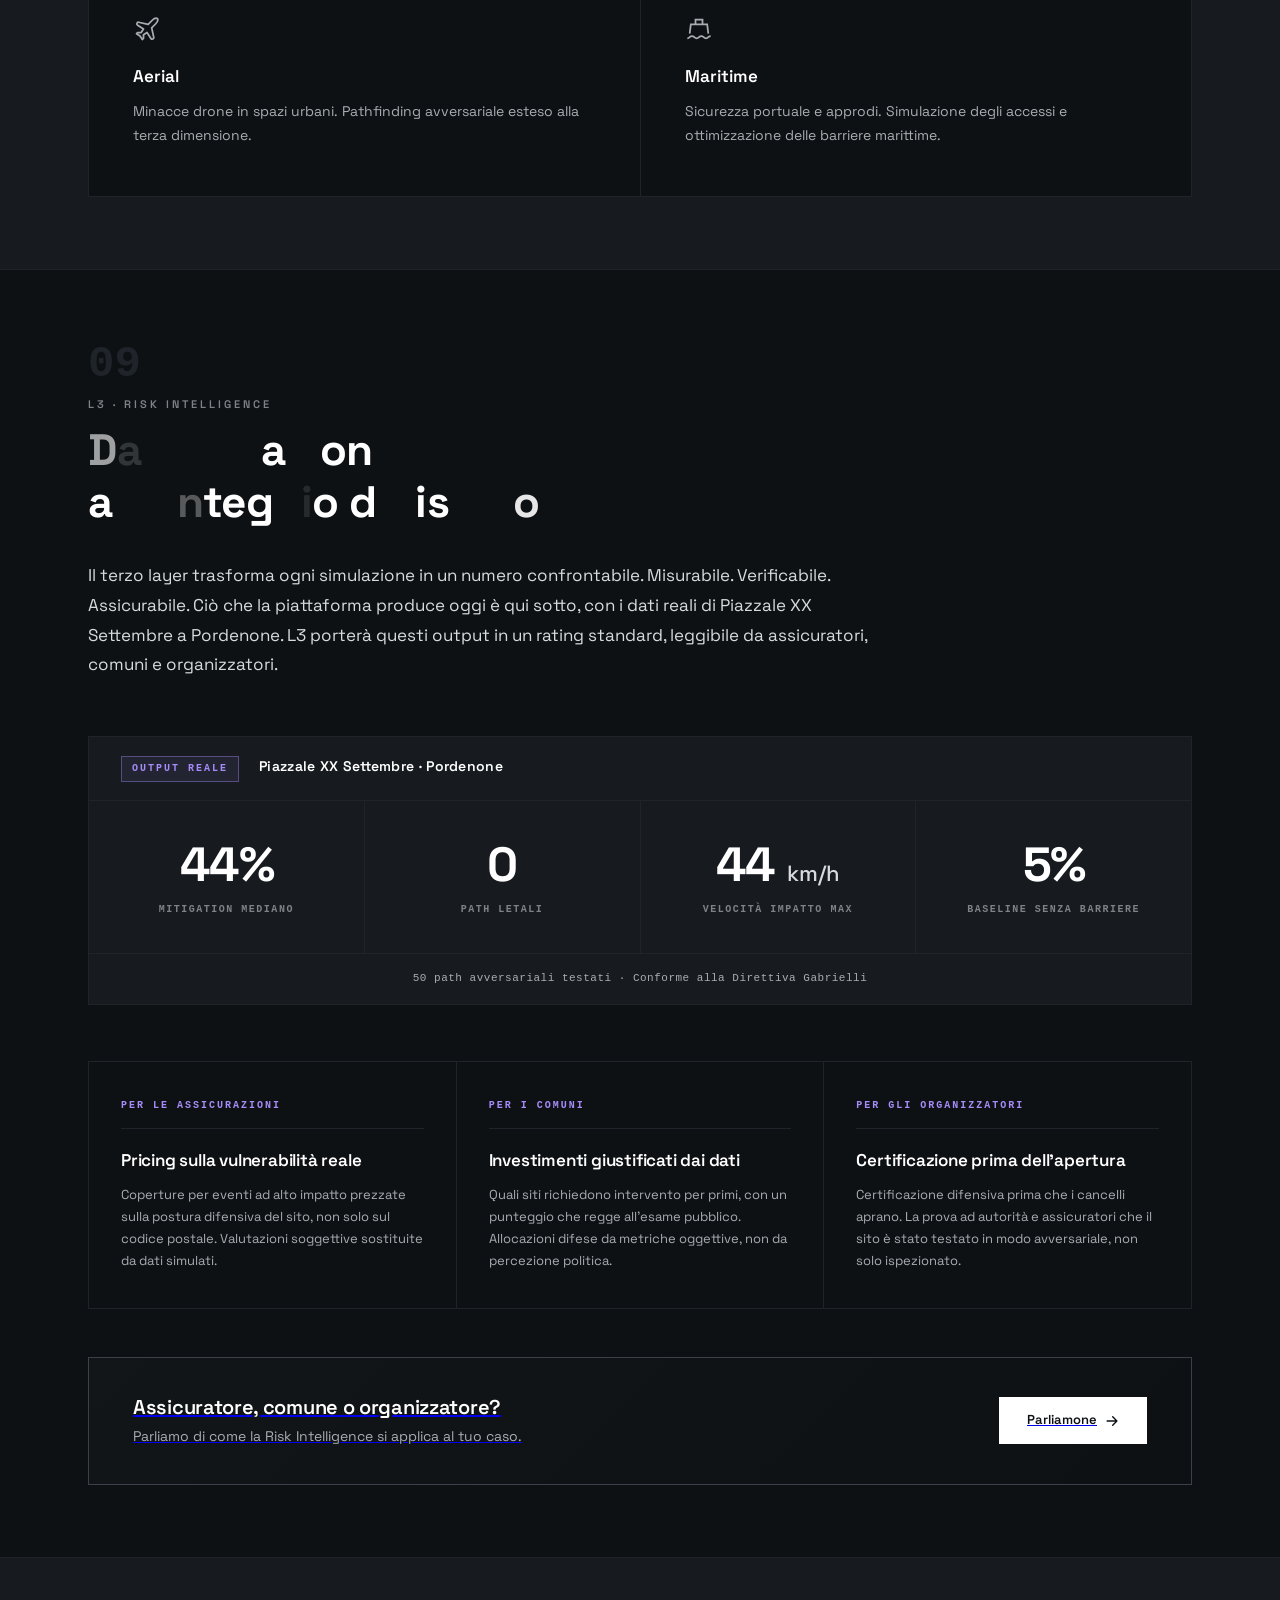
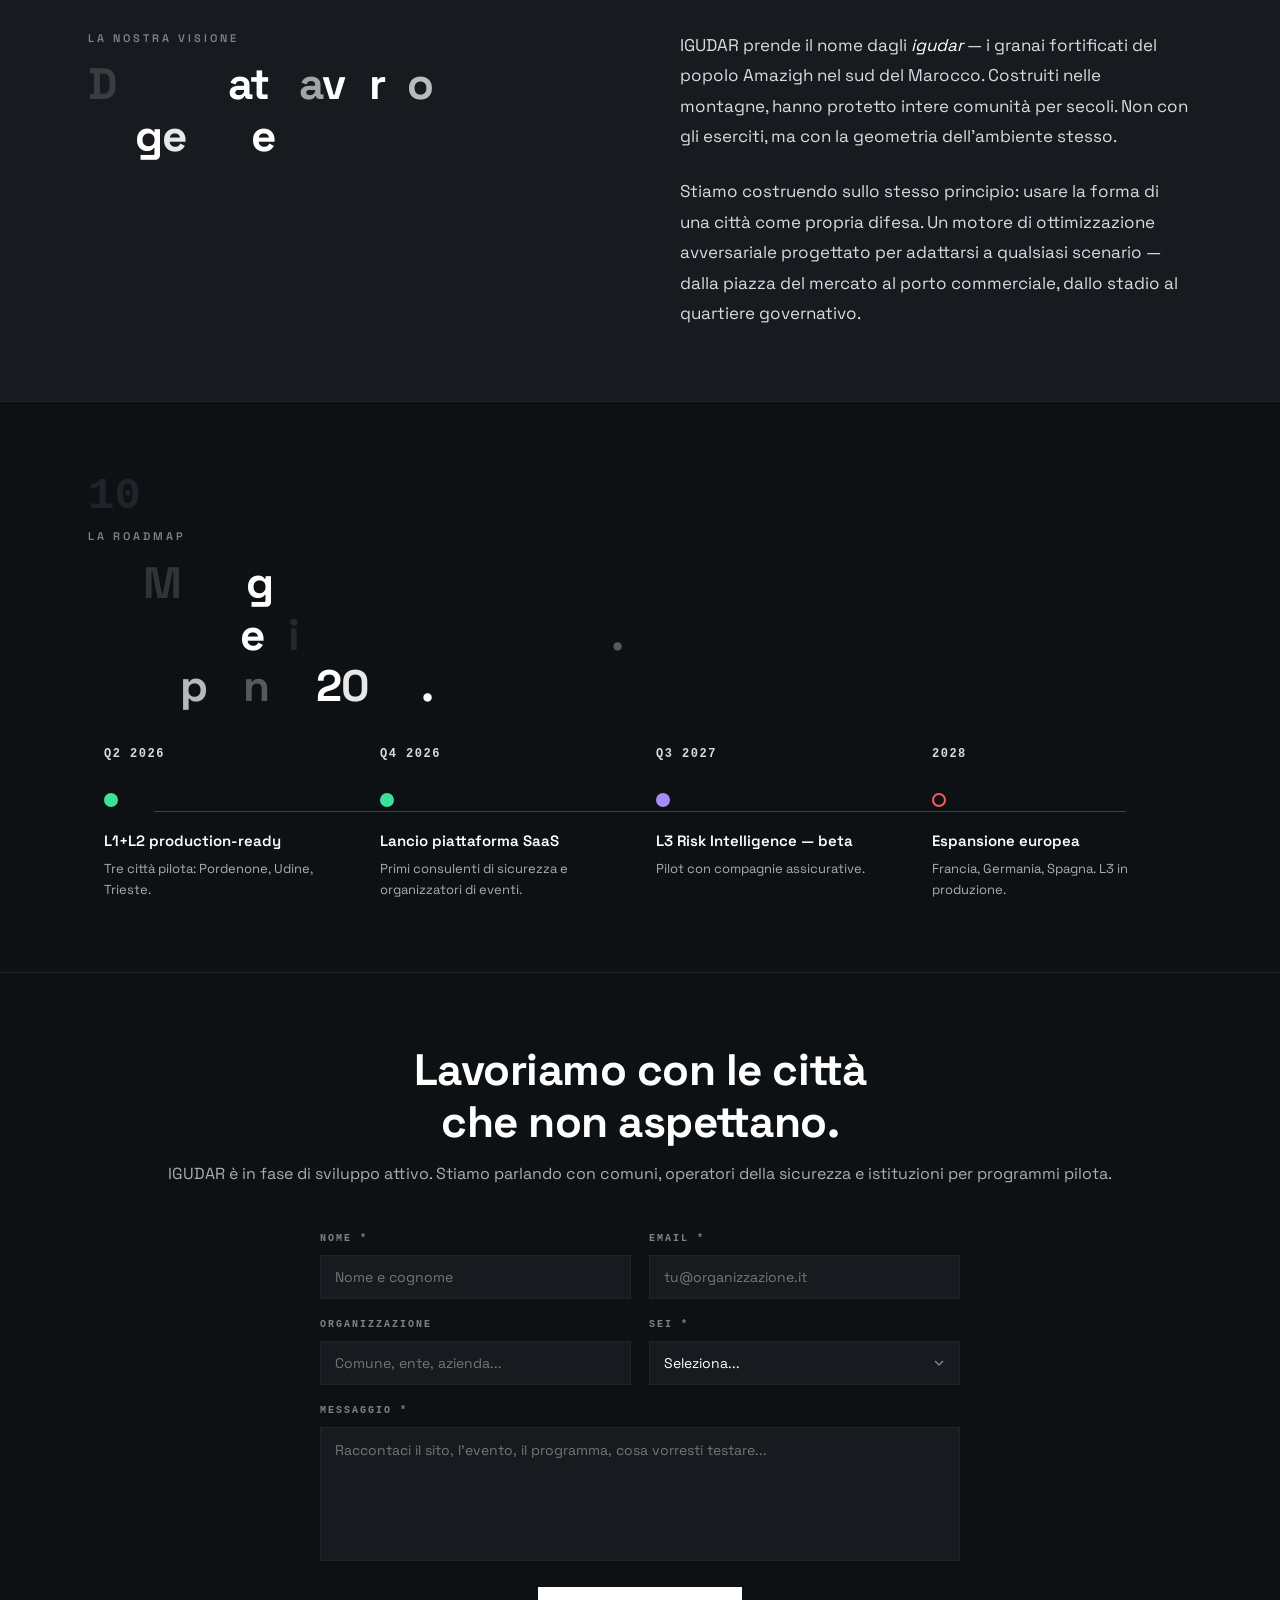
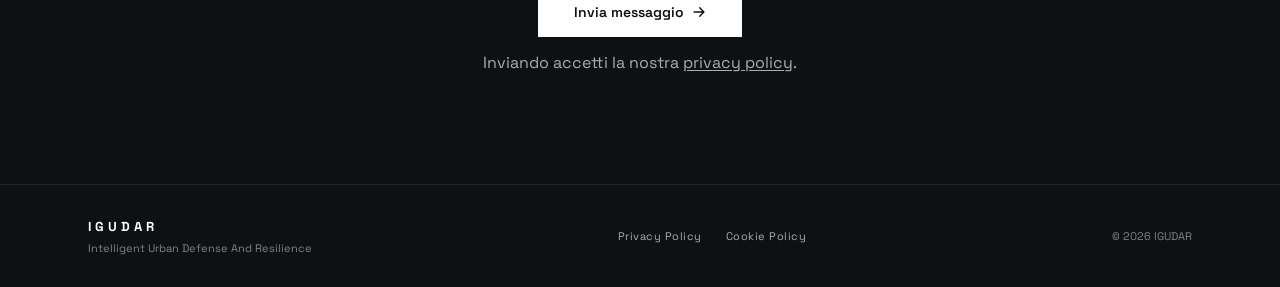
==== commit ba0f93bd: "feat: added google ver" ====
--- a/index.html
+++ b/index.html
@@ -1,19 +1,24 @@
 <!DOCTYPE html>
 <html lang="it">
+
 <head>
+    <meta name="google-site-verification" content="nN8p-gAMRYsLFjr36QF_onqo87UpX6CJcv8KYTWXtKY" />
     <meta charset="UTF-8">
     <meta name="viewport" content="width=device-width, initial-scale=1.0">
     <title>IGUDAR — Intelligent Urban Defense And Resilience</title>
     <link rel="preconnect" href="https://fonts.googleapis.com">
     <link rel="preconnect" href="https://fonts.gstatic.com" crossorigin>
-    <link href="https://fonts.googleapis.com/css2?family=Space+Grotesk:wght@300;400;500;600;700&display=swap" rel="stylesheet">
+    <link href="https://fonts.googleapis.com/css2?family=Space+Grotesk:wght@300;400;500;600;700&display=swap"
+        rel="stylesheet">
     <link rel="stylesheet" href="style.css">
 
     <!-- Avacy Cookie Consent -->
-    <script id='oil-configuration' type='application/configuration' data-remote-config='https://igudar.avacy-cdn.com/config/igudar/4125e2e5-4762-4b36-a372-154ff3115007/banner.json'></script>
+    <script id='oil-configuration' type='application/configuration'
+        data-remote-config='https://igudar.avacy-cdn.com/config/igudar/4125e2e5-4762-4b36-a372-154ff3115007/banner.json'></script>
     <script src='https://igudar.avacy-cdn.com/current/dist/oilstub.min.js'></script>
     <script src='https://igudar.avacy-cdn.com/current/dist/oil.min.js'></script>
 </head>
+
 <body>
 
     <!-- INTRO + HERO — unified opening sequence -->
@@ -23,12 +28,17 @@
             <div class="intro-inner">
                 <div class="intro-title" id="introTitle" aria-label="IGUDAR"></div>
                 <div class="intro-divider" id="introDivider"></div>
-                <p class="intro-subtitle" id="introSub" data-en="The Operating System for Urban Defense" data-it="Il Sistema Operativo per la Difesa Urbana">The Operating System for Urban Defense</p>
-                <p class="intro-entering" id="introEntering" data-en="You are now entering IGUDAR" data-it="Stai per accedere a IGUDAR">You are now entering IGUDAR</p>
+                <p class="intro-subtitle" id="introSub" data-en="The Operating System for Urban Defense"
+                    data-it="Il Sistema Operativo per la Difesa Urbana">The Operating System for Urban Defense</p>
+                <p class="intro-entering" id="introEntering" data-en="You are now entering IGUDAR"
+                    data-it="Stai per accedere a IGUDAR">You are now entering IGUDAR</p>
             </div>
             <div class="intro-scroll" id="introScroll">
                 <span data-en="Scroll to continue" data-it="Scorri per continuare">Scroll to continue</span>
-                <svg width="14" height="14" viewBox="0 0 14 14" fill="none"><path d="M7 1v12M1 7l6 6 6-6" stroke="currentColor" stroke-width="1.5" stroke-linecap="round" stroke-linejoin="round"/></svg>
+                <svg width="14" height="14" viewBox="0 0 14 14" fill="none">
+                    <path d="M7 1v12M1 7l6 6 6-6" stroke="currentColor" stroke-width="1.5" stroke-linecap="round"
+                        stroke-linejoin="round" />
+                </svg>
             </div>
         </section>
 
@@ -51,13 +61,23 @@
         <section class="hero">
             <div class="hero-bg"></div>
             <div class="hero-content">
-                <p class="hero-eyebrow" data-en="Intelligent Urban Defense And Resilience" data-it="Intelligent Urban Defense And Resilience">Intelligent Urban Defense And Resilience</p>
-                <h1 class="flicker-text" data-en="Protecting cities before<br>the threat arrives." data-it="Proteggere le citt&agrave; prima<br>che arrivi la minaccia.">Protecting cities before<br>the threat arrives.</h1>
-                <p class="hero-sub" data-en="We measure every street and curb of the city with sub-meter precision. We simulate how an attacker could move through it. We compute where the barriers have to go. Before anyone tries for real." data-it="Misuriamo ogni strada e marciapiede della citt&agrave; con precisione inferiore al metro. Simuliamo come un attaccante potrebbe muoversi. Calcoliamo dove le barriere devono andare. Prima che qualcuno ci provi davvero.">We measure every street and curb of the city with sub-meter precision. We simulate how an attacker could move through it. We compute where the barriers have to go. Before anyone tries for real.</p>
+                <p class="hero-eyebrow" data-en="Intelligent Urban Defense And Resilience"
+                    data-it="Intelligent Urban Defense And Resilience">Intelligent Urban Defense And Resilience</p>
+                <h1 class="flicker-text" data-en="Protecting cities before<br>the threat arrives."
+                    data-it="Proteggere le citt&agrave; prima<br>che arrivi la minaccia.">Protecting cities
+                    before<br>the threat arrives.</h1>
+                <p class="hero-sub"
+                    data-en="We measure every street and curb of the city with sub-meter precision. We simulate how an attacker could move through it. We compute where the barriers have to go. Before anyone tries for real."
+                    data-it="Misuriamo ogni strada e marciapiede della citt&agrave; con precisione inferiore al metro. Simuliamo come un attaccante potrebbe muoversi. Calcoliamo dove le barriere devono andare. Prima che qualcuno ci provi davvero.">
+                    We measure every street and curb of the city with sub-meter precision. We simulate how an attacker
+                    could move through it. We compute where the barriers have to go. Before anyone tries for real.</p>
                 <div class="hero-actions">
                     <a href="#platform" class="btn-primary">
                         <span data-en="Learn more" data-it="Scopri di pi&ugrave;">Learn more</span>
-                        <svg viewBox="0 0 20 20" fill="currentColor" width="14" height="14"><path d="M10.293 3.293a1 1 0 011.414 0l6 6a1 1 0 010 1.414l-6 6a1 1 0 01-1.414-1.414L14.586 11H3a1 1 0 110-2h11.586l-4.293-4.293a1 1 0 010-1.414z"/></svg>
+                        <svg viewBox="0 0 20 20" fill="currentColor" width="14" height="14">
+                            <path
+                                d="M10.293 3.293a1 1 0 011.414 0l6 6a1 1 0 010 1.414l-6 6a1 1 0 01-1.414-1.414L14.586 11H3a1 1 0 110-2h11.586l-4.293-4.293a1 1 0 010-1.414z" />
+                        </svg>
                     </a>
                     <a href="#contact" class="btn-ghost" data-en="Contact us" data-it="Contattaci">Contact us</a>
                 </div>
@@ -68,7 +88,12 @@
     <!-- STATEMENT -->
     <section class="statement">
         <div class="container">
-            <p class="reveal" data-en="After Nice, Berlin, and Barcelona, cities installed barriers. Billions of euros were invested in urban security. Yet no city has ever verified whether its defenses would actually stop an attack. <strong>That is the gap IGUDAR closes.</strong>" data-it="Dopo Nizza, Berlino e Barcellona, le citt&agrave; hanno installato barriere. Miliardi di euro sono stati investiti nella sicurezza urbana. Eppure nessuna citt&agrave; ha mai verificato se le proprie difese fermerebbero davvero un attacco. <strong>&Egrave; il vuoto che IGUDAR colma.</strong>">After Nice, Berlin, and Barcelona, cities installed barriers. Billions of euros were invested in urban security. Yet no city has ever verified whether its defenses would actually stop an attack. <strong>That is the gap IGUDAR closes.</strong></p>
+            <p class="reveal"
+                data-en="After Nice, Berlin, and Barcelona, cities installed barriers. Billions of euros were invested in urban security. Yet no city has ever verified whether its defenses would actually stop an attack. <strong>That is the gap IGUDAR closes.</strong>"
+                data-it="Dopo Nizza, Berlino e Barcellona, le citt&agrave; hanno installato barriere. Miliardi di euro sono stati investiti nella sicurezza urbana. Eppure nessuna citt&agrave; ha mai verificato se le proprie difese fermerebbero davvero un attacco. <strong>&Egrave; il vuoto che IGUDAR colma.</strong>">
+                After Nice, Berlin, and Barcelona, cities installed barriers. Billions of euros were invested in urban
+                security. Yet no city has ever verified whether its defenses would actually stop an attack. <strong>That
+                    is the gap IGUDAR closes.</strong></p>
         </div>
     </section>
 
@@ -77,30 +102,51 @@
         <div class="container">
             <div class="section-num reveal">01</div>
             <p class="section-tag reveal" data-en="THE PROBLEM" data-it="IL PROBLEMA">THE PROBLEM</p>
-            <h2 class="reveal" data-en="In Europe, vehicle ramming<br>is a systemic threat." data-it="In Europa, il vehicle ramming<br>&egrave; una minaccia sistemica.">In Europe, vehicle ramming<br>is a systemic threat.</h2>
+            <h2 class="reveal" data-en="In Europe, vehicle ramming<br>is a systemic threat."
+                data-it="In Europa, il vehicle ramming<br>&egrave; una minaccia sistemica.">In Europe, vehicle
+                ramming<br>is a systemic threat.</h2>
 
             <div class="stat-cards reveal">
                 <div class="stat-card">
-                    <div class="stat-tag" data-en="14 JULY 2016 &middot; NICE" data-it="14 LUGLIO 2016 &middot; NIZZA">14 JULY 2016 &middot; NICE</div>
+                    <div class="stat-tag" data-en="14 JULY 2016 &middot; NICE" data-it="14 LUGLIO 2016 &middot; NIZZA">
+                        14 JULY 2016 &middot; NICE</div>
                     <div class="stat-num">86</div>
-                    <div class="stat-label" data-en="killed &middot; 434 injured" data-it="morti &middot; 434 feriti">killed &middot; 434 injured</div>
-                    <div class="stat-caption" data-en="19-ton truck along the Promenade des Anglais during Bastille Day fireworks." data-it="Camion da 19 tonnellate sulla Promenade des Anglais durante i fuochi del 14 luglio.">19-ton truck along the Promenade des Anglais during Bastille Day fireworks.</div>
+                    <div class="stat-label" data-en="killed &middot; 434 injured" data-it="morti &middot; 434 feriti">
+                        killed &middot; 434 injured</div>
+                    <div class="stat-caption"
+                        data-en="19-ton truck along the Promenade des Anglais during Bastille Day fireworks."
+                        data-it="Camion da 19 tonnellate sulla Promenade des Anglais durante i fuochi del 14 luglio.">
+                        19-ton truck along the Promenade des Anglais during Bastille Day fireworks.</div>
                 </div>
                 <div class="stat-card">
-                    <div class="stat-tag" data-en="19 DEC 2016 &middot; BERLIN" data-it="19 DIC 2016 &middot; BERLINO">19 DEC 2016 &middot; BERLIN</div>
+                    <div class="stat-tag" data-en="19 DEC 2016 &middot; BERLIN" data-it="19 DIC 2016 &middot; BERLINO">
+                        19 DEC 2016 &middot; BERLIN</div>
                     <div class="stat-num">12</div>
-                    <div class="stat-label" data-en="killed &middot; 56 injured" data-it="morti &middot; 56 feriti">killed &middot; 56 injured</div>
-                    <div class="stat-caption" data-en="Hijacked truck rammed into the Breitscheidplatz Christmas market." data-it="Camion dirottato lanciato sul mercatino di Natale di Breitscheidplatz.">Hijacked truck rammed into the Breitscheidplatz Christmas market.</div>
+                    <div class="stat-label" data-en="killed &middot; 56 injured" data-it="morti &middot; 56 feriti">
+                        killed &middot; 56 injured</div>
+                    <div class="stat-caption"
+                        data-en="Hijacked truck rammed into the Breitscheidplatz Christmas market."
+                        data-it="Camion dirottato lanciato sul mercatino di Natale di Breitscheidplatz.">Hijacked truck
+                        rammed into the Breitscheidplatz Christmas market.</div>
                 </div>
                 <div class="stat-card">
-                    <div class="stat-tag" data-en="20 DEC 2024 &middot; MAGDEBURG" data-it="20 DIC 2024 &middot; MAGDEBURGO">20 DEC 2024 &middot; MAGDEBURG</div>
+                    <div class="stat-tag" data-en="20 DEC 2024 &middot; MAGDEBURG"
+                        data-it="20 DIC 2024 &middot; MAGDEBURGO">20 DEC 2024 &middot; MAGDEBURG</div>
                     <div class="stat-num">5</div>
-                    <div class="stat-label" data-en="killed &middot; 200+ injured" data-it="morti &middot; 200+ feriti">killed &middot; 200+ injured</div>
-                    <div class="stat-caption" data-en="SUV driven through the crowd at the Alter Markt Christmas market." data-it="SUV lanciato tra la folla al mercatino di Natale di Alter Markt.">SUV driven through the crowd at the Alter Markt Christmas market.</div>
-                </div>
-            </div>
-
-            <p class="problem-note reveal" data-en="Italy responded with the <strong>Gabrielli Directive (2017)</strong>. But no one knows how to measure its effectiveness." data-it="L'Italia ha risposto con la <strong>Direttiva Gabrielli (2017)</strong>. Ma nessuno sa misurarne l'efficacia.">Italy responded with the <strong>Gabrielli Directive (2017)</strong>. But no one knows how to measure its effectiveness.</p>
+                    <div class="stat-label" data-en="killed &middot; 200+ injured" data-it="morti &middot; 200+ feriti">
+                        killed &middot; 200+ injured</div>
+                    <div class="stat-caption"
+                        data-en="SUV driven through the crowd at the Alter Markt Christmas market."
+                        data-it="SUV lanciato tra la folla al mercatino di Natale di Alter Markt.">SUV driven through
+                        the crowd at the Alter Markt Christmas market.</div>
+                </div>
+            </div>
+
+            <p class="problem-note reveal"
+                data-en="Italy responded with the <strong>Gabrielli Directive (2017)</strong>. But no one knows how to measure its effectiveness."
+                data-it="L'Italia ha risposto con la <strong>Direttiva Gabrielli (2017)</strong>. Ma nessuno sa misurarne l'efficacia.">
+                Italy responded with the <strong>Gabrielli Directive (2017)</strong>. But no one knows how to measure
+                its effectiveness.</p>
         </div>
     </section>
 
@@ -109,7 +155,8 @@
         <div class="container">
             <div class="section-num reveal">02</div>
             <p class="section-tag reveal" data-en="THE ARCHITECTURE" data-it="L'ARCHITETTURA">THE ARCHITECTURE</p>
-            <h2 class="reveal" data-en="Three layers.<br>One platform." data-it="Tre layer.<br>Una sola piattaforma.">Three layers.<br>One platform.</h2>
+            <h2 class="reveal" data-en="Three layers.<br>One platform." data-it="Tre layer.<br>Una sola piattaforma.">
+                Three layers.<br>One platform.</h2>
 
             <div class="layers">
                 <div class="layer reveal">
@@ -120,7 +167,10 @@
                             <span class="layer-status status-ready" data-en="READY" data-it="PRONTO">READY</span>
                         </div>
                     </div>
-                    <p data-en="On a map precise to under one meter, it finds every street, side road, and opening a vehicle could use to reach the crowd. No corridor is left unchecked." data-it="Su una mappa precisa al di sotto del metro, trova ogni strada, traversa e varco che un veicolo potrebbe usare per raggiungere la folla. Nessun corridoio lasciato al caso.">On a map precise to under one meter, it finds every street, side road, and opening a vehicle could use to reach the crowd. No corridor is left unchecked.</p>
+                    <p data-en="On a map precise to under one meter, it finds every street, side road, and opening a vehicle could use to reach the crowd. No corridor is left unchecked."
+                        data-it="Su una mappa precisa al di sotto del metro, trova ogni strada, traversa e varco che un veicolo potrebbe usare per raggiungere la folla. Nessun corridoio lasciato al caso.">
+                        On a map precise to under one meter, it finds every street, side road, and opening a vehicle
+                        could use to reach the crowd. No corridor is left unchecked.</p>
                 </div>
                 <div class="layer reveal reveal-delay-1">
                     <div class="layer-head">
@@ -130,30 +180,47 @@
                             <span class="layer-status status-ready" data-en="READY" data-it="PRONTO">READY</span>
                         </div>
                     </div>
-                    <p data-en="Computes the optimal barrier layout to neutralize every corridor. Generates reports compliant with the Gabrielli Directive." data-it="Calcola il layout ottimale delle barriere per neutralizzare i corridoi. Genera report conformi alla Direttiva Gabrielli.">Computes the optimal barrier layout to neutralize every corridor. Generates reports compliant with the Gabrielli Directive.</p>
+                    <p data-en="Computes the optimal barrier layout to neutralize every corridor. Generates reports compliant with the Gabrielli Directive."
+                        data-it="Calcola il layout ottimale delle barriere per neutralizzare i corridoi. Genera report conformi alla Direttiva Gabrielli.">
+                        Computes the optimal barrier layout to neutralize every corridor. Generates reports compliant
+                        with the Gabrielli Directive.</p>
                 </div>
                 <div class="layer reveal reveal-delay-2">
                     <div class="layer-head">
                         <span class="layer-id">L3</span>
                         <div class="layer-title">
                             <h3>Risk Intelligence</h3>
-                            <span class="layer-status status-roadmap" data-en="ROADMAP 2027" data-it="ROADMAP 2027">ROADMAP 2027</span>
+                            <span class="layer-status status-roadmap" data-en="ROADMAP 2027"
+                                data-it="ROADMAP 2027">ROADMAP 2027</span>
                         </div>
                     </div>
-                    <p data-en="Turns simulations into quantified risk scores for insurers, event organizers and public administrations." data-it="Trasforma le simulazioni in punteggi di rischio quantificati per assicurazioni, organizzatori di eventi e Pubbliche Amministrazioni.">Turns simulations into quantified risk scores for insurers, event organizers and public administrations.</p>
-                </div>
-            </div>
-
-            <p class="layer-note reveal" data-en="L1+L2 are the HVM module, already validated. L3 turns IGUDAR into a scalable platform." data-it="L1+L2 sono il modulo HVM, gi&agrave; validato. L3 trasforma IGUDAR in una piattaforma scalabile.">L1+L2 are the HVM module, already validated. L3 turns IGUDAR into a scalable platform.</p>
+                    <p data-en="Turns simulations into quantified risk scores for insurers, event organizers and public administrations."
+                        data-it="Trasforma le simulazioni in punteggi di rischio quantificati per assicurazioni, organizzatori di eventi e Pubbliche Amministrazioni.">
+                        Turns simulations into quantified risk scores for insurers, event organizers and public
+                        administrations.</p>
+                </div>
+            </div>
+
+            <p class="layer-note reveal"
+                data-en="L1+L2 are the HVM module, already validated. L3 turns IGUDAR into a scalable platform."
+                data-it="L1+L2 sono il modulo HVM, gi&agrave; validato. L3 trasforma IGUDAR in una piattaforma scalabile.">
+                L1+L2 are the HVM module, already validated. L3 turns IGUDAR into a scalable platform.</p>
 
             <a href="#contact" class="cta-strip reveal">
                 <div class="cta-strip-text">
-                    <div class="cta-strip-title" data-en="Want to see the platform on your city?" data-it="Vuoi vedere la piattaforma sulla tua citt&agrave;?">Vuoi vedere la piattaforma sulla tua citt&agrave;?</div>
-                    <div class="cta-strip-sub" data-en="30-minute demo with a real simulation on a site you choose." data-it="Demo di 30 minuti con una simulazione reale su un sito scelto da te.">Demo di 30 minuti con una simulazione reale su un sito scelto da te.</div>
+                    <div class="cta-strip-title" data-en="Want to see the platform on your city?"
+                        data-it="Vuoi vedere la piattaforma sulla tua citt&agrave;?">Vuoi vedere la piattaforma sulla
+                        tua citt&agrave;?</div>
+                    <div class="cta-strip-sub" data-en="30-minute demo with a real simulation on a site you choose."
+                        data-it="Demo di 30 minuti con una simulazione reale su un sito scelto da te.">Demo di 30 minuti
+                        con una simulazione reale su un sito scelto da te.</div>
                 </div>
                 <span class="btn-primary" data-en="Request a Demo" data-it="Richiedi una Demo">
                     <span data-en="Request a Demo" data-it="Richiedi una Demo">Richiedi una Demo</span>
-                    <svg viewBox="0 0 20 20" fill="currentColor" width="14" height="14"><path d="M10.293 3.293a1 1 0 011.414 0l6 6a1 1 0 010 1.414l-6 6a1 1 0 01-1.414-1.414L14.586 11H3a1 1 0 110-2h11.586l-4.293-4.293a1 1 0 010-1.414z"/></svg>
+                    <svg viewBox="0 0 20 20" fill="currentColor" width="14" height="14">
+                        <path
+                            d="M10.293 3.293a1 1 0 011.414 0l6 6a1 1 0 010 1.414l-6 6a1 1 0 01-1.414-1.414L14.586 11H3a1 1 0 110-2h11.586l-4.293-4.293a1 1 0 010-1.414z" />
+                    </svg>
                 </span>
             </a>
         </div>
@@ -163,40 +230,62 @@
     <section class="section" id="platform">
         <div class="container">
             <div class="section-num reveal">03</div>
-            <p class="section-tag reveal" data-en="THE STATE OF THE ART" data-it="LO STATO DELL'ARTE">THE STATE OF THE ART</p>
-            <h2 class="reveal" data-en="Today, urban security is still<br>done with the site visit." data-it="Oggi la sicurezza urbana<br>si fa ancora con il sopralluogo.">Today, urban security is still<br>done with the site visit.</h2>
+            <p class="section-tag reveal" data-en="THE STATE OF THE ART" data-it="LO STATO DELL'ARTE">THE STATE OF THE
+                ART</p>
+            <h2 class="reveal" data-en="Today, urban security is still<br>done with the site visit."
+                data-it="Oggi la sicurezza urbana<br>si fa ancora con il sopralluogo.">Today, urban security is
+                still<br>done with the site visit.</h2>
 
             <div class="gap-cards reveal">
                 <div class="gap-card">
                     <div class="gap-idx">01</div>
                     <h3 data-en="Security consultants" data-it="Consulenti di sicurezza">Security consultants</h3>
-                    <p class="gap-desc" data-en="A human expert walks the site, reads the plans, proposes a barrier layout based on what they see." data-it="Un esperto visita il sito, legge le planimetrie, propone un layout di barriere in base a quello che vede.">A human expert walks the site, reads the plans, proposes a barrier layout based on what they see.</p>
+                    <p class="gap-desc"
+                        data-en="A human expert walks the site, reads the plans, proposes a barrier layout based on what they see."
+                        data-it="Un esperto visita il sito, legge le planimetrie, propone un layout di barriere in base a quello che vede.">
+                        A human expert walks the site, reads the plans, proposes a barrier layout based on what they
+                        see.</p>
                     <div class="gap-limit">
                         <span class="gap-limit-tag" data-en="LIMITATION" data-it="LIMITE">LIMITATION</span>
-                        <p data-en="Qualitative assessment. Not reproducible." data-it="Valutazione qualitativa. Non riproducibile.">Qualitative assessment. Not reproducible.</p>
+                        <p data-en="Qualitative assessment. Not reproducible."
+                            data-it="Valutazione qualitativa. Non riproducibile.">Qualitative assessment. Not
+                            reproducible.</p>
                     </div>
                 </div>
                 <div class="gap-card">
                     <div class="gap-idx">02</div>
                     <h3 data-en="Ministerial guidelines" data-it="Linee guida ministeriali">Ministerial guidelines</h3>
-                    <p class="gap-desc" data-en="National circulars (Italy: Gabrielli Directive) define checklists: minimum distances, barrier types, procedures." data-it="Circolari nazionali (in Italia: la Direttiva Gabrielli) definiscono checklist: distanze minime, tipi di barriere, procedure.">National circulars (Italy: Gabrielli Directive) define checklists: minimum distances, barrier types, procedures.</p>
+                    <p class="gap-desc"
+                        data-en="National circulars (Italy: Gabrielli Directive) define checklists: minimum distances, barrier types, procedures."
+                        data-it="Circolari nazionali (in Italia: la Direttiva Gabrielli) definiscono checklist: distanze minime, tipi di barriere, procedure.">
+                        National circulars (Italy: Gabrielli Directive) define checklists: minimum distances, barrier
+                        types, procedures.</p>
                     <div class="gap-limit">
                         <span class="gap-limit-tag" data-en="LIMITATION" data-it="LIMITE">LIMITATION</span>
-                        <p data-en="Generic. Not site-specific." data-it="Generiche. Non site-specific.">Generic. Not site-specific.</p>
+                        <p data-en="Generic. Not site-specific." data-it="Generiche. Non site-specific.">Generic. Not
+                            site-specific.</p>
                     </div>
                 </div>
                 <div class="gap-card">
                     <div class="gap-idx">03</div>
                     <h3 data-en="Personal experience" data-it="Esperienza personale">Personal experience</h3>
-                    <p class="gap-desc" data-en="Law enforcement, event operators, installers rely on what worked in past events. Tacit knowledge, not documented." data-it="Forze dell'ordine, operatori di eventi, installatori si affidano a ci&ograve; che ha funzionato in eventi passati. Sapere tacito, non documentato.">Law enforcement, event operators, installers rely on what worked in past events. Tacit knowledge, not documented.</p>
+                    <p class="gap-desc"
+                        data-en="Law enforcement, event operators, installers rely on what worked in past events. Tacit knowledge, not documented."
+                        data-it="Forze dell'ordine, operatori di eventi, installatori si affidano a ci&ograve; che ha funzionato in eventi passati. Sapere tacito, non documentato.">
+                        Law enforcement, event operators, installers rely on what worked in past events. Tacit
+                        knowledge, not documented.</p>
                     <div class="gap-limit">
                         <span class="gap-limit-tag" data-en="LIMITATION" data-it="LIMITE">LIMITE</span>
-                        <p data-en="Not measurable. Not defensible." data-it="Non misurabile. Non difendibile.">Not measurable. Not defensible.</p>
-                    </div>
-                </div>
-            </div>
-
-            <p class="gap-note reveal" data-en="The result: public budgets spent without being able to prove the return in lives saved." data-it="Il risultato: budget pubblici spesi senza poter dimostrare il ritorno in vite salvate.">The result: public budgets spent without being able to prove the return in lives saved.</p>
+                        <p data-en="Not measurable. Not defensible." data-it="Non misurabile. Non difendibile.">Not
+                            measurable. Not defensible.</p>
+                    </div>
+                </div>
+            </div>
+
+            <p class="gap-note reveal"
+                data-en="The result: public budgets spent without being able to prove the return in lives saved."
+                data-it="Il risultato: budget pubblici spesi senza poter dimostrare il ritorno in vite salvate.">The
+                result: public budgets spent without being able to prove the return in lives saved.</p>
         </div>
     </section>
 
@@ -205,28 +294,42 @@
         <div class="container">
             <div class="section-num reveal">04</div>
             <p class="section-tag reveal" data-en="HOW IT WORKS" data-it="COME FUNZIONA">HOW IT WORKS</p>
-            <h2 class="reveal" data-en="How we're building it.<br>Four layers of defense." data-it="Come lo stiamo costruendo.<br>Quattro livelli di difesa.">How we're building it.<br>Four layers of defense.</h2>
+            <h2 class="reveal" data-en="How we're building it.<br>Four layers of defense."
+                data-it="Come lo stiamo costruendo.<br>Quattro livelli di difesa.">How we're building it.<br>Four layers
+                of defense.</h2>
 
             <div class="pipeline reveal">
                 <div class="pipe-step">
                     <div class="pipe-num">01</div>
                     <h3 data-en="Measure" data-it="Misurazione">Measure</h3>
-                    <p data-en="Every street, curb, bollard, and elevation of the site measured with sub-meter precision. A digital copy identical to reality." data-it="Ogni strada, marciapiede, dissuasore e dislivello misurato con precisione inferiore al metro. Una copia digitale identica alla realt&agrave;.">Every street, curb, bollard, and elevation of the site measured with sub-meter precision. A digital copy identical to reality.</p>
+                    <p data-en="Every street, curb, bollard, and elevation of the site measured with sub-meter precision. A digital copy identical to reality."
+                        data-it="Ogni strada, marciapiede, dissuasore e dislivello misurato con precisione inferiore al metro. Una copia digitale identica alla realt&agrave;.">
+                        Every street, curb, bollard, and elevation of the site measured with sub-meter precision. A
+                        digital copy identical to reality.</p>
                 </div>
                 <div class="pipe-step">
                     <div class="pipe-num">02</div>
                     <h3 data-en="Analyze" data-it="Analisi">Analyze</h3>
-                    <p data-en="Every attack corridor toward the target zone &mdash; including the side streets no one considered." data-it="Ogni corridoio d'attacco verso la zona bersaglio &mdash; anche le traverse che nessuno aveva considerato.">Every attack corridor toward the target zone &mdash; including the side streets no one considered.</p>
+                    <p data-en="Every attack corridor toward the target zone &mdash; including the side streets no one considered."
+                        data-it="Ogni corridoio d'attacco verso la zona bersaglio &mdash; anche le traverse che nessuno aveva considerato.">
+                        Every attack corridor toward the target zone &mdash; including the side streets no one
+                        considered.</p>
                 </div>
                 <div class="pipe-step">
                     <div class="pipe-num">03</div>
                     <h3 data-en="Defend" data-it="Difesa">Defend</h3>
-                    <p data-en="An optimization agent computes the barrier layout. Objective function: zero projected casualties." data-it="Un agente di ottimizzazione calcola il layout delle barriere. Funzione obiettivo: zero vittime stimate.">An optimization agent computes the barrier layout. Objective function: zero projected casualties.</p>
+                    <p data-en="An optimization agent computes the barrier layout. Objective function: zero projected casualties."
+                        data-it="Un agente di ottimizzazione calcola il layout delle barriere. Funzione obiettivo: zero vittime stimate.">
+                        An optimization agent computes the barrier layout. Objective function: zero projected
+                        casualties.</p>
                 </div>
                 <div class="pipe-step">
                     <div class="pipe-num">04</div>
                     <h3 data-en="Validate" data-it="Validazione">Validate</h3>
-                    <p data-en="The Red Agent tries to break the defense. If it succeeds, the layout is retested. Output: Gabrielli-compliant tactical report." data-it="Il Red Agent tenta di violare la difesa. Se ci riesce, il layout viene ritestato. Output: report tattico conforme alla Direttiva Gabrielli.">The Red Agent tries to break the defense. If it succeeds, the layout is retested. Output: Gabrielli-compliant tactical report.</p>
+                    <p data-en="The Red Agent tries to break the defense. If it succeeds, the layout is retested. Output: Gabrielli-compliant tactical report."
+                        data-it="Il Red Agent tenta di violare la difesa. Se ci riesce, il layout viene ritestato. Output: report tattico conforme alla Direttiva Gabrielli.">
+                        The Red Agent tries to break the defense. If it succeeds, the layout is retested. Output:
+                        Gabrielli-compliant tactical report.</p>
                 </div>
             </div>
         </div>
@@ -237,29 +340,44 @@
         <div class="container">
             <div class="section-num reveal">05</div>
             <p class="section-tag reveal" data-en="THE METHOD" data-it="IL METODO">THE METHOD</p>
-            <h2 class="reveal flicker-text" data-en="The traditional way of testing<br>barriers is optimistic." data-it="Il modo tradizionale di testare<br>le barriere &egrave; ottimistico.">The traditional way of testing<br>barriers is optimistic.</h2>
-            <p class="method-intro reveal" data-en="We compared two methodologies on the same barrier layout." data-it="Abbiamo confrontato due metodologie sullo stesso layout di barriere.">We compared two methodologies on the same barrier layout.</p>
+            <h2 class="reveal flicker-text" data-en="The traditional way of testing<br>barriers is optimistic."
+                data-it="Il modo tradizionale di testare<br>le barriere &egrave; ottimistico.">The traditional way of
+                testing<br>barriers is optimistic.</h2>
+            <p class="method-intro reveal" data-en="We compared two methodologies on the same barrier layout."
+                data-it="Abbiamo confrontato due metodologie sullo stesso layout di barriere.">We compared two
+                methodologies on the same barrier layout.</p>
 
             <div class="method-compare reveal">
                 <div class="method-col method-trad">
-                    <div class="method-tag" data-en="TRADITIONAL METHOD" data-it="METODO TRADIZIONALE">TRADITIONAL METHOD</div>
+                    <div class="method-tag" data-en="TRADITIONAL METHOD" data-it="METODO TRADIZIONALE">TRADITIONAL
+                        METHOD</div>
                     <h3 data-en="8 cardinal directions" data-it="8 direzioni cardinali">8 cardinal directions</h3>
-                    <p class="method-sub">N &middot; NE &middot; E &middot; SE &middot; S &middot; SW &middot; W &middot; NW</p>
+                    <p class="method-sub">N &middot; NE &middot; E &middot; SE &middot; S &middot; SW &middot; W
+                        &middot; NW</p>
                     <div class="method-score">81.6%</div>
-                    <div class="method-score-label" data-en="apparent mitigation score" data-it="mitigation score apparente">apparent mitigation score</div>
-                    <p class="method-quip" data-en="&ldquo;Everything is fine.&rdquo;" data-it="&ldquo;Tutto a posto.&rdquo;">&ldquo;Everything is fine.&rdquo;</p>
+                    <div class="method-score-label" data-en="apparent mitigation score"
+                        data-it="mitigation score apparente">apparent mitigation score</div>
+                    <p class="method-quip" data-en="&ldquo;Everything is fine.&rdquo;"
+                        data-it="&ldquo;Tutto a posto.&rdquo;">&ldquo;Everything is fine.&rdquo;</p>
                 </div>
                 <div class="method-col method-ig">
                     <div class="method-tag" data-en="IGUDAR METHOD" data-it="METODO IGUDAR">IGUDAR METHOD</div>
                     <h3 data-en="50 adversarial attacks" data-it="50 attacchi avversariali">50 adversarial attacks</h3>
-                    <p class="method-sub" data-en="Red Agent generates paths from random angles" data-it="Red Agent genera path da angoli casuali">Red Agent generates paths from random angles</p>
+                    <p class="method-sub" data-en="Red Agent generates paths from random angles"
+                        data-it="Red Agent genera path da angoli casuali">Red Agent generates paths from random angles
+                    </p>
                     <div class="method-score">54%</div>
-                    <div class="method-score-label" data-en="real mitigation score (median)" data-it="mitigation score reale (mediana)">real mitigation score (median)</div>
-                    <p class="method-quip" data-en="This is the truth." data-it="Questa &egrave; la verit&agrave;.">This is the truth.</p>
-                </div>
-            </div>
-
-            <p class="method-note reveal" data-en="The gap is why billions spent on barriers do not deliver the security they promise." data-it="Il gap &egrave; il motivo per cui oggi miliardi spesi in barriere non garantiscono la sicurezza che promettono.">The gap is why billions spent on barriers do not deliver the security they promise.</p>
+                    <div class="method-score-label" data-en="real mitigation score (median)"
+                        data-it="mitigation score reale (mediana)">real mitigation score (median)</div>
+                    <p class="method-quip" data-en="This is the truth." data-it="Questa &egrave; la verit&agrave;.">This
+                        is the truth.</p>
+                </div>
+            </div>
+
+            <p class="method-note reveal"
+                data-en="The gap is why billions spent on barriers do not deliver the security they promise."
+                data-it="Il gap &egrave; il motivo per cui oggi miliardi spesi in barriere non garantiscono la sicurezza che promettono.">
+                The gap is why billions spent on barriers do not deliver the security they promise.</p>
         </div>
     </section>
 
@@ -268,38 +386,61 @@
         <div class="container">
             <div class="section-num reveal">06</div>
             <p class="section-tag reveal" data-en="THE CASE" data-it="IL CASO">THE CASE</p>
-            <h2 class="reveal" data-en="Piazzale XX Settembre,<br>Pordenone." data-it="Piazzale XX Settembre,<br>Pordenone.">Piazzale XX Settembre,<br>Pordenone.</h2>
-            <p class="case-config reveal"><span class="config-tag" data-en="CONFIG" data-it="CONFIG">CONFIG</span><span class="config-val" data-en="max protection &middot; 50 barriers" data-it="max protezione &middot; 50 barriere">max protection &middot; 50 barriers</span></p>
-            <p class="case-intro reveal" data-en="50 barriers placed by the algorithm. Tested against 50 adversarial attacks generated at random angles." data-it="50 barriere posizionate dall'algoritmo. Testate contro 50 attacchi avversariali generati ad angoli casuali.">50 barriers placed by the algorithm. Tested against 50 adversarial attacks generated at random angles.</p>
+            <h2 class="reveal" data-en="Piazzale XX Settembre,<br>Pordenone."
+                data-it="Piazzale XX Settembre,<br>Pordenone.">Piazzale XX Settembre,<br>Pordenone.</h2>
+            <p class="case-config reveal"><span class="config-tag" data-en="CONFIG" data-it="CONFIG">CONFIG</span><span
+                    class="config-val" data-en="max protection &middot; 50 barriers"
+                    data-it="max protezione &middot; 50 barriere">max protection &middot; 50 barriers</span></p>
+            <p class="case-intro reveal"
+                data-en="50 barriers placed by the algorithm. Tested against 50 adversarial attacks generated at random angles."
+                data-it="50 barriere posizionate dall'algoritmo. Testate contro 50 attacchi avversariali generati ad angoli casuali.">
+                50 barriers placed by the algorithm. Tested against 50 adversarial attacks generated at random angles.
+            </p>
 
             <div class="stat-cards case-stats reveal">
                 <div class="stat-card stat-ok">
                     <div class="stat-num">54%</div>
-                    <div class="stat-label" data-en="median mitigation score" data-it="mitigation score mediano">median mitigation score</div>
-                    <div class="stat-caption" data-en="against 50 adversarial paths" data-it="contro 50 path avversariali">against 50 adversarial paths</div>
+                    <div class="stat-label" data-en="median mitigation score" data-it="mitigation score mediano">median
+                        mitigation score</div>
+                    <div class="stat-caption" data-en="against 50 adversarial paths"
+                        data-it="contro 50 path avversariali">against 50 adversarial paths</div>
                 </div>
                 <div class="stat-card stat-ok">
                     <div class="stat-num">0</div>
-                    <div class="stat-label" data-en="paths above lethality threshold" data-it="path sopra la soglia di letalit&agrave;">paths above lethality threshold</div>
-                    <div class="stat-caption" data-en="mass casualty zone &middot; 80 km/h" data-it="soglia massa critica &middot; 80 km/h">mass casualty zone &middot; 80 km/h</div>
+                    <div class="stat-label" data-en="paths above lethality threshold"
+                        data-it="path sopra la soglia di letalit&agrave;">paths above lethality threshold</div>
+                    <div class="stat-caption" data-en="mass casualty zone &middot; 80 km/h"
+                        data-it="soglia massa critica &middot; 80 km/h">mass casualty zone &middot; 80 km/h</div>
                 </div>
                 <div class="stat-card stat-ok">
                     <div class="stat-num">&minus;65%</div>
-                    <div class="stat-label" data-en="max impact velocity" data-it="velocit&agrave; massima d'impatto">max impact velocity</div>
-                    <div class="stat-caption" data-en="from 156 to 54 km/h" data-it="da 156 a 54 km/h">from 156 to 54 km/h</div>
-                </div>
-            </div>
-
-            <p class="case-note reveal" data-en="Baseline without barriers: 5% mitigation. With IGUDAR: 54%. A jump of 49 points." data-it="Baseline senza barriere: 5% mitigation. Con IGUDAR: 54%. Un salto di 49 punti.">Baseline without barriers: 5% mitigation. With IGUDAR: 54%. A jump of 49 points.</p>
+                    <div class="stat-label" data-en="max impact velocity" data-it="velocit&agrave; massima d'impatto">
+                        max impact velocity</div>
+                    <div class="stat-caption" data-en="from 156 to 54 km/h" data-it="da 156 a 54 km/h">from 156 to 54
+                        km/h</div>
+                </div>
+            </div>
+
+            <p class="case-note reveal"
+                data-en="Baseline without barriers: 5% mitigation. With IGUDAR: 54%. A jump of 49 points."
+                data-it="Baseline senza barriere: 5% mitigation. Con IGUDAR: 54%. Un salto di 49 punti.">Baseline
+                without barriers: 5% mitigation. With IGUDAR: 54%. A jump of 49 points.</p>
 
             <a href="#contact" class="cta-strip reveal">
                 <div class="cta-strip-text">
-                    <div class="cta-strip-title" data-en="Run the same simulation on your site." data-it="Esegui la stessa simulazione sul tuo sito.">Esegui la stessa simulazione sul tuo sito.</div>
-                    <div class="cta-strip-sub" data-en="Pordenone was the first. Your city can be next." data-it="Pordenone &egrave; stata la prima. La tua citt&agrave; pu&ograve; essere la prossima.">Pordenone &egrave; stata la prima. La tua citt&agrave; pu&ograve; essere la prossima.</div>
+                    <div class="cta-strip-title" data-en="Run the same simulation on your site."
+                        data-it="Esegui la stessa simulazione sul tuo sito.">Esegui la stessa simulazione sul tuo sito.
+                    </div>
+                    <div class="cta-strip-sub" data-en="Pordenone was the first. Your city can be next."
+                        data-it="Pordenone &egrave; stata la prima. La tua citt&agrave; pu&ograve; essere la prossima.">
+                        Pordenone &egrave; stata la prima. La tua citt&agrave; pu&ograve; essere la prossima.</div>
                 </div>
                 <span class="btn-primary">
                     <span data-en="Get in touch" data-it="Contattaci">Contattaci</span>
-                    <svg viewBox="0 0 20 20" fill="currentColor" width="14" height="14"><path d="M10.293 3.293a1 1 0 011.414 0l6 6a1 1 0 010 1.414l-6 6a1 1 0 01-1.414-1.414L14.586 11H3a1 1 0 110-2h11.586l-4.293-4.293a1 1 0 010-1.414z"/></svg>
+                    <svg viewBox="0 0 20 20" fill="currentColor" width="14" height="14">
+                        <path
+                            d="M10.293 3.293a1 1 0 011.414 0l6 6a1 1 0 010 1.414l-6 6a1 1 0 01-1.414-1.414L14.586 11H3a1 1 0 110-2h11.586l-4.293-4.293a1 1 0 010-1.414z" />
+                    </svg>
                 </span>
             </a>
         </div>
@@ -310,43 +451,69 @@
         <div class="container">
             <div class="section-num reveal">07</div>
             <p class="section-tag reveal" data-en="OUTPUT" data-it="OUTPUT">OUTPUT</p>
-            <h2 class="reveal flicker-text" data-en="What the platform<br>produces." data-it="Ci&ograve; che la piattaforma<br>produce.">What the platform<br>produces.</h2>
-            <p class="output-intro reveal" data-en="Each simulation run generates a full tactical report: threat map, barrier layout, adversarial path replay, and KPIs benchmarked against a baseline configuration." data-it="Ogni simulazione genera un report tattico completo: mappa delle minacce, layout delle barriere, replay dei path avversariali e KPI confrontati con una configurazione di riferimento.">Each simulation run generates a full tactical report: threat map, barrier layout, adversarial path replay, and KPIs benchmarked against a baseline configuration.</p>
+            <h2 class="reveal flicker-text" data-en="What the platform<br>produces."
+                data-it="Ci&ograve; che la piattaforma<br>produce.">What the platform<br>produces.</h2>
+            <p class="output-intro reveal"
+                data-en="Each simulation run generates a full tactical report: threat map, barrier layout, adversarial path replay, and KPIs benchmarked against a baseline configuration."
+                data-it="Ogni simulazione genera un report tattico completo: mappa delle minacce, layout delle barriere, replay dei path avversariali e KPI confrontati con una configurazione di riferimento.">
+                Each simulation run generates a full tactical report: threat map, barrier layout, adversarial path
+                replay, and KPIs benchmarked against a baseline configuration.</p>
 
             <figure class="output-render reveal">
                 <div class="output-render-frame">
-                    <img src="investor_viz_web.png" alt="IGUDAR tactical report — Red vs Blue simulation on Piazzale XX Settembre, Pordenone." loading="lazy">
+                    <img src="investor_viz_web.png"
+                        alt="IGUDAR tactical report — Red vs Blue simulation on Piazzale XX Settembre, Pordenone."
+                        loading="lazy">
                 </div>
                 <figcaption class="output-caption">
-                    <span class="output-caption-tag" data-en="SIM-002 &middot; life-saver-optimal" data-it="SIM-002 &middot; life-saver-optimal">SIM-002 &middot; life-saver-optimal</span>
-                    <p data-en="Piazzale XX Settembre, Pordenone. <strong>20 optimized barriers</strong> benchmarked against a <strong>10-barrier manual baseline</strong> across <strong>50 adversarial vectors</strong>. Casualty reduction: <strong>46%</strong> &mdash; with half the barriers in the right places." data-it="Piazzale XX Settembre, Pordenone. <strong>20 barriere ottimizzate</strong> confrontate con un <strong>baseline manuale da 10 barriere</strong> su <strong>50 vettori avversariali</strong>. Riduzione delle vittime: <strong>46%</strong> &mdash; con met&agrave; delle barriere, nei punti giusti.">Piazzale XX Settembre, Pordenone. <strong>20 optimized barriers</strong> benchmarked against a <strong>10-barrier manual baseline</strong> across <strong>50 adversarial vectors</strong>. Casualty reduction: <strong>46%</strong> &mdash; with half the barriers in the right places.</p>
+                    <span class="output-caption-tag" data-en="SIM-002 &middot; life-saver-optimal"
+                        data-it="SIM-002 &middot; life-saver-optimal">SIM-002 &middot; life-saver-optimal</span>
+                    <p data-en="Piazzale XX Settembre, Pordenone. <strong>20 optimized barriers</strong> benchmarked against a <strong>10-barrier manual baseline</strong> across <strong>50 adversarial vectors</strong>. Casualty reduction: <strong>46%</strong> &mdash; with half the barriers in the right places."
+                        data-it="Piazzale XX Settembre, Pordenone. <strong>20 barriere ottimizzate</strong> confrontate con un <strong>baseline manuale da 10 barriere</strong> su <strong>50 vettori avversariali</strong>. Riduzione delle vittime: <strong>46%</strong> &mdash; con met&agrave; delle barriere, nei punti giusti.">
+                        Piazzale XX Settembre, Pordenone. <strong>20 optimized barriers</strong> benchmarked against a
+                        <strong>10-barrier manual baseline</strong> across <strong>50 adversarial vectors</strong>.
+                        Casualty reduction: <strong>46%</strong> &mdash; with half the barriers in the right places.</p>
                 </figcaption>
             </figure>
 
             <div class="output-kpis reveal">
                 <div class="output-kpi">
                     <div class="output-kpi-num">46%</div>
-                    <div class="output-kpi-label" data-en="casualty reduction" data-it="riduzione vittime">casualty reduction</div>
-                    <div class="output-kpi-sub" data-en="46.0 &rarr; 26.5 avg" data-it="46.0 &rarr; 26.5 media">46.0 &rarr; 26.5 avg</div>
+                    <div class="output-kpi-label" data-en="casualty reduction" data-it="riduzione vittime">casualty
+                        reduction</div>
+                    <div class="output-kpi-sub" data-en="46.0 &rarr; 26.5 avg" data-it="46.0 &rarr; 26.5 media">46.0
+                        &rarr; 26.5 avg</div>
                 </div>
                 <div class="output-kpi">
                     <div class="output-kpi-num">20 <span class="output-kpi-unit">/ 10</span></div>
-                    <div class="output-kpi-label" data-en="optimized vs manual" data-it="ottimizzate vs manuali">optimized vs manual</div>
-                    <div class="output-kpi-sub" data-en="barriers deployed" data-it="barriere piazzate">barriers deployed</div>
+                    <div class="output-kpi-label" data-en="optimized vs manual" data-it="ottimizzate vs manuali">
+                        optimized vs manual</div>
+                    <div class="output-kpi-sub" data-en="barriers deployed" data-it="barriere piazzate">barriers
+                        deployed</div>
                 </div>
                 <div class="output-kpi">
                     <div class="output-kpi-num">50</div>
-                    <div class="output-kpi-label" data-en="adversarial vectors" data-it="vettori avversariali">adversarial vectors</div>
-                    <div class="output-kpi-sub" data-en="Red Agent, random angles" data-it="Red Agent, angoli casuali">Red Agent, random angles</div>
+                    <div class="output-kpi-label" data-en="adversarial vectors" data-it="vettori avversariali">
+                        adversarial vectors</div>
+                    <div class="output-kpi-sub" data-en="Red Agent, random angles" data-it="Red Agent, angoli casuali">
+                        Red Agent, random angles</div>
                 </div>
                 <div class="output-kpi">
                     <div class="output-kpi-num">~2 <span class="output-kpi-unit">h</span></div>
-                    <div class="output-kpi-label" data-en="simulation runtime" data-it="durata simulazione">simulation runtime</div>
-                    <div class="output-kpi-sub" data-en="Gabrielli-compliant report, auto-generated" data-it="report conforme Gabrielli, auto-generato">Gabrielli-compliant report, auto-generated</div>
-                </div>
-            </div>
-
-            <p class="output-note reveal" data-en="Same site, two configurations: the <strong>50-barrier max-protection</strong> run (Section 06) proves the defensive ceiling; the <strong>20-vs-10</strong> run above proves why optimization matters when budgets are finite." data-it="Stesso sito, due configurazioni: il run a <strong>50 barriere max-protection</strong> (Sezione 06) dimostra il tetto difensivo; il run <strong>20-vs-10</strong> qui sopra dimostra perch&eacute; l'ottimizzazione conta quando i budget sono finiti.">Same site, two configurations: the <strong>50-barrier max-protection</strong> run (Section 06) proves the defensive ceiling; the <strong>20-vs-10</strong> run above proves why optimization matters when budgets are finite.</p>
+                    <div class="output-kpi-label" data-en="simulation runtime" data-it="durata simulazione">simulation
+                        runtime</div>
+                    <div class="output-kpi-sub" data-en="Gabrielli-compliant report, auto-generated"
+                        data-it="report conforme Gabrielli, auto-generato">Gabrielli-compliant report, auto-generated
+                    </div>
+                </div>
+            </div>
+
+            <p class="output-note reveal"
+                data-en="Same site, two configurations: the <strong>50-barrier max-protection</strong> run (Section 06) proves the defensive ceiling; the <strong>20-vs-10</strong> run above proves why optimization matters when budgets are finite."
+                data-it="Stesso sito, due configurazioni: il run a <strong>50 barriere max-protection</strong> (Sezione 06) dimostra il tetto difensivo; il run <strong>20-vs-10</strong> qui sopra dimostra perch&eacute; l'ottimizzazione conta quando i budget sono finiti.">
+                Same site, two configurations: the <strong>50-barrier max-protection</strong> run (Section 06) proves
+                the defensive ceiling; the <strong>20-vs-10</strong> run above proves why optimization matters when
+                budgets are finite.</p>
         </div>
     </section>
 
@@ -354,46 +521,79 @@
     <section class="section section-alt" id="defend">
         <div class="container">
             <div class="section-num reveal">08</div>
-            <p class="section-tag reveal" data-en="MULTI-DOMAIN BY DESIGN" data-it="MULTI-DOMINIO PER DESIGN">MULTI-DOMAIN BY DESIGN</p>
-            <h2 class="reveal" data-en="One platform.<br>Four domains." data-it="Una piattaforma.<br>Quattro domini.">One platform.<br>Four domains.</h2>
-            <p class="defend-intro reveal" data-en="The architecture &mdash; Threat Simulation, Defense Optimization, Risk Intelligence &mdash; is agnostic to the type of threat. We start from the module that already works." data-it="L'architettura &mdash; Threat Simulation, Defense Optimization, Risk Intelligence &mdash; &egrave; agnostica al tipo di minaccia. Partiamo dal modulo che gi&agrave; funziona.">The architecture &mdash; Threat Simulation, Defense Optimization, Risk Intelligence &mdash; is agnostic to the type of threat. We start from the module that already works.</p>
+            <p class="section-tag reveal" data-en="MULTI-DOMAIN BY DESIGN" data-it="MULTI-DOMINIO PER DESIGN">
+                MULTI-DOMAIN BY DESIGN</p>
+            <h2 class="reveal" data-en="One platform.<br>Four domains." data-it="Una piattaforma.<br>Quattro domini.">
+                One platform.<br>Four domains.</h2>
+            <p class="defend-intro reveal"
+                data-en="The architecture &mdash; Threat Simulation, Defense Optimization, Risk Intelligence &mdash; is agnostic to the type of threat. We start from the module that already works."
+                data-it="L'architettura &mdash; Threat Simulation, Defense Optimization, Risk Intelligence &mdash; &egrave; agnostica al tipo di minaccia. Partiamo dal modulo che gi&agrave; funziona.">
+                The architecture &mdash; Threat Simulation, Defense Optimization, Risk Intelligence &mdash; is agnostic
+                to the type of threat. We start from the module that already works.</p>
 
             <div class="models-grid">
                 <div class="model-card model-beachhead reveal reveal-delay-1">
                     <span class="model-status status-beachhead">BEACHHEAD</span>
                     <div class="model-tag" data-en="LAND" data-it="TERRA">LAND</div>
                     <div class="model-icon">
-                        <svg viewBox="0 0 24 24" fill="none" stroke="currentColor" stroke-width="1.5"><path d="M3 21h18M3 7v1a3 3 0 006 0V7m0 1a3 3 0 006 0V7m0 1a3 3 0 006 0V7M5 21V10.7M19 21V10.7"/><path d="M5 7l2-4h10l2 4"/></svg>
-                    </div>
-                    <h3 data-en="HVM &mdash; Vehicle Ramming" data-it="HVM &mdash; Vehicle Ramming">HVM &mdash; Vehicle Ramming</h3>
-                    <p data-en="Squares, markets, events, pedestrian zones. All public spaces with high crowd density where a vehicle can become a weapon. The module in production today." data-it="Piazze, mercati, eventi, zone pedonali. Tutti gli spazi pubblici ad alta densit&agrave; dove un veicolo pu&ograve; diventare un'arma. Il modulo in produzione oggi.">Squares, markets, events, pedestrian zones. All public spaces with high crowd density where a vehicle can become a weapon. The module in production today.</p>
+                        <svg viewBox="0 0 24 24" fill="none" stroke="currentColor" stroke-width="1.5">
+                            <path
+                                d="M3 21h18M3 7v1a3 3 0 006 0V7m0 1a3 3 0 006 0V7m0 1a3 3 0 006 0V7M5 21V10.7M19 21V10.7" />
+                            <path d="M5 7l2-4h10l2 4" />
+                        </svg>
+                    </div>
+                    <h3 data-en="HVM &mdash; Vehicle Ramming" data-it="HVM &mdash; Vehicle Ramming">HVM &mdash; Vehicle
+                        Ramming</h3>
+                    <p data-en="Squares, markets, events, pedestrian zones. All public spaces with high crowd density where a vehicle can become a weapon. The module in production today."
+                        data-it="Piazze, mercati, eventi, zone pedonali. Tutti gli spazi pubblici ad alta densit&agrave; dove un veicolo pu&ograve; diventare un'arma. Il modulo in produzione oggi.">
+                        Squares, markets, events, pedestrian zones. All public spaces with high crowd density where a
+                        vehicle can become a weapon. The module in production today.</p>
                 </div>
                 <div class="model-card reveal reveal-delay-2">
-                    <span class="model-status status-compat" data-en="COMPATIBLE" data-it="COMPATIBILE">COMPATIBLE</span>
+                    <span class="model-status status-compat" data-en="COMPATIBLE"
+                        data-it="COMPATIBILE">COMPATIBLE</span>
                     <div class="model-tag" data-en="BUILDINGS" data-it="EDIFICI">BUILDINGS</div>
                     <div class="model-icon">
-                        <svg viewBox="0 0 24 24" fill="none" stroke="currentColor" stroke-width="1.5"><path d="M19 21V5a2 2 0 00-2-2H7a2 2 0 00-2 2v16m14 0H5m14 0h2m-16 0H3"/><path d="M9 7h1m-1 4h1m4-4h1m-1 4h1m-5 4v4h4v-4"/></svg>
+                        <svg viewBox="0 0 24 24" fill="none" stroke="currentColor" stroke-width="1.5">
+                            <path d="M19 21V5a2 2 0 00-2-2H7a2 2 0 00-2 2v16m14 0H5m14 0h2m-16 0H3" />
+                            <path d="M9 7h1m-1 4h1m4-4h1m-1 4h1m-5 4v4h4v-4" />
+                        </svg>
                     </div>
                     <h3>Internal</h3>
-                    <p data-en="Perimeter intrusion of embassies, government offices, corporate headquarters. Same platform, different threat." data-it="Intrusione perimetrale di ambasciate, sedi governative, quartier generali aziendali. Stessa piattaforma, minaccia diversa.">Perimeter intrusion of embassies, government offices, corporate headquarters. Same platform, different threat.</p>
+                    <p data-en="Perimeter intrusion of embassies, government offices, corporate headquarters. Same platform, different threat."
+                        data-it="Intrusione perimetrale di ambasciate, sedi governative, quartier generali aziendali. Stessa piattaforma, minaccia diversa.">
+                        Perimeter intrusion of embassies, government offices, corporate headquarters. Same platform,
+                        different threat.</p>
                 </div>
                 <div class="model-card reveal reveal-delay-3">
-                    <span class="model-status status-compat" data-en="COMPATIBLE" data-it="COMPATIBILE">COMPATIBLE</span>
+                    <span class="model-status status-compat" data-en="COMPATIBLE"
+                        data-it="COMPATIBILE">COMPATIBLE</span>
                     <div class="model-tag" data-en="AIR" data-it="ARIA">AIR</div>
                     <div class="model-icon">
-                        <svg viewBox="0 0 24 24" fill="none" stroke="currentColor" stroke-width="1.5" stroke-linecap="round" stroke-linejoin="round"><path d="M17.8 19.2 16 11l3.5-3.5C21 6 21.5 4 21 3c-1-.5-3 0-4.5 1.5L13 8 4.8 6.2c-.5-.1-.9.1-1.1.5l-.3.5c-.2.5-.1 1 .3 1.3L9 12l-2 3H4l-1 1 3 2 2 3 1-1v-3l3-2 3.5 5.3c.3.4.8.5 1.3.3l.5-.2c.4-.3.6-.7.5-1.2z"/></svg>
+                        <svg viewBox="0 0 24 24" fill="none" stroke="currentColor" stroke-width="1.5"
+                            stroke-linecap="round" stroke-linejoin="round">
+                            <path
+                                d="M17.8 19.2 16 11l3.5-3.5C21 6 21.5 4 21 3c-1-.5-3 0-4.5 1.5L13 8 4.8 6.2c-.5-.1-.9.1-1.1.5l-.3.5c-.2.5-.1 1 .3 1.3L9 12l-2 3H4l-1 1 3 2 2 3 1-1v-3l3-2 3.5 5.3c.3.4.8.5 1.3.3l.5-.2c.4-.3.6-.7.5-1.2z" />
+                        </svg>
                     </div>
                     <h3>Aerial</h3>
-                    <p data-en="Drone threats in urban spaces. Adversarial pathfinding extended to the third dimension." data-it="Minacce drone in spazi urbani. Pathfinding avversariale esteso alla terza dimensione.">Drone threats in urban spaces. Adversarial pathfinding extended to the third dimension.</p>
+                    <p data-en="Drone threats in urban spaces. Adversarial pathfinding extended to the third dimension."
+                        data-it="Minacce drone in spazi urbani. Pathfinding avversariale esteso alla terza dimensione.">
+                        Drone threats in urban spaces. Adversarial pathfinding extended to the third dimension.</p>
                 </div>
                 <div class="model-card reveal reveal-delay-4">
-                    <span class="model-status status-compat" data-en="COMPATIBLE" data-it="COMPATIBILE">COMPATIBLE</span>
+                    <span class="model-status status-compat" data-en="COMPATIBLE"
+                        data-it="COMPATIBILE">COMPATIBLE</span>
                     <div class="model-tag" data-en="WATER" data-it="ACQUA">WATER</div>
                     <div class="model-icon">
-                        <svg viewBox="0 0 24 24" fill="none" stroke="currentColor" stroke-width="1.5"><path d="M2 20c2 0 2-2 4-2s2 2 4 2 2-2 4-2 2 2 4 2 2-2 4-2M4 16l1-8h14l1 8M9 4h6v4H9z"/></svg>
+                        <svg viewBox="0 0 24 24" fill="none" stroke="currentColor" stroke-width="1.5">
+                            <path d="M2 20c2 0 2-2 4-2s2 2 4 2 2-2 4-2 2 2 4 2 2-2 4-2M4 16l1-8h14l1 8M9 4h6v4H9z" />
+                        </svg>
                     </div>
                     <h3>Maritime</h3>
-                    <p data-en="Port security and harbor access. Access simulation and optimization of maritime barriers." data-it="Sicurezza portuale e approdi. Simulazione degli accessi e ottimizzazione delle barriere marittime.">Port security and harbor access. Access simulation and optimization of maritime barriers.</p>
+                    <p data-en="Port security and harbor access. Access simulation and optimization of maritime barriers."
+                        data-it="Sicurezza portuale e approdi. Simulazione degli accessi e ottimizzazione delle barriere marittime.">
+                        Port security and harbor access. Access simulation and optimization of maritime barriers.</p>
                 </div>
             </div>
         </div>
@@ -403,10 +603,18 @@
     <section class="section" id="risk">
         <div class="container">
             <div class="section-num reveal">09</div>
-            <p class="section-tag reveal" data-en="L3 &middot; RISK INTELLIGENCE" data-it="L3 &middot; RISK INTELLIGENCE">L3 &middot; RISK INTELLIGENCE</p>
-            <h2 class="reveal flicker-text" data-en="From simulation<br>to risk score." data-it="Da simulazione<br>a punteggio di rischio.">From simulation<br>to risk score.</h2>
-
-            <p class="risk-intro reveal" data-en="The third layer turns every simulation into a comparable number. Measurable. Auditable. Insurable. What the platform produces today is below, with the real data from Piazzale XX Settembre, Pordenone. L3 will bring these outputs into a standard rating, readable by insurers, municipalities, and event organizers." data-it="Il terzo layer trasforma ogni simulazione in un numero confrontabile. Misurabile. Verificabile. Assicurabile. Ci&ograve; che la piattaforma produce oggi &egrave; qui sotto, con i dati reali di Piazzale XX Settembre a Pordenone. L3 porter&agrave; questi output in un rating standard, leggibile da assicuratori, comuni e organizzatori.">The third layer turns every simulation into a comparable number. Measurable. Auditable. Insurable. What the platform produces today is below, with the real data from Piazzale XX Settembre, Pordenone. L3 will bring these outputs into a standard rating, readable by insurers, municipalities, and event organizers.</p>
+            <p class="section-tag reveal" data-en="L3 &middot; RISK INTELLIGENCE"
+                data-it="L3 &middot; RISK INTELLIGENCE">L3 &middot; RISK INTELLIGENCE</p>
+            <h2 class="reveal flicker-text" data-en="From simulation<br>to risk score."
+                data-it="Da simulazione<br>a punteggio di rischio.">From simulation<br>to risk score.</h2>
+
+            <p class="risk-intro reveal"
+                data-en="The third layer turns every simulation into a comparable number. Measurable. Auditable. Insurable. What the platform produces today is below, with the real data from Piazzale XX Settembre, Pordenone. L3 will bring these outputs into a standard rating, readable by insurers, municipalities, and event organizers."
+                data-it="Il terzo layer trasforma ogni simulazione in un numero confrontabile. Misurabile. Verificabile. Assicurabile. Ci&ograve; che la piattaforma produce oggi &egrave; qui sotto, con i dati reali di Piazzale XX Settembre a Pordenone. L3 porter&agrave; questi output in un rating standard, leggibile da assicuratori, comuni e organizzatori.">
+                The third layer turns every simulation into a comparable number. Measurable. Auditable. Insurable. What
+                the platform produces today is below, with the real data from Piazzale XX Settembre, Pordenone. L3 will
+                bring these outputs into a standard rating, readable by insurers, municipalities, and event organizers.
+            </p>
 
             <div class="pordenone-banner reveal">
                 <div class="pb-header">
@@ -416,50 +624,75 @@
                 <div class="pb-stats">
                     <div class="pb-stat">
                         <div class="pb-num">54%</div>
-                        <div class="pb-label" data-en="median mitigation" data-it="mitigation mediano">median mitigation</div>
+                        <div class="pb-label" data-en="median mitigation" data-it="mitigation mediano">median mitigation
+                        </div>
                     </div>
                     <div class="pb-stat">
                         <div class="pb-num">0</div>
-                        <div class="pb-label" data-en="mass casualty paths" data-it="path letali">mass casualty paths</div>
+                        <div class="pb-label" data-en="mass casualty paths" data-it="path letali">mass casualty paths
+                        </div>
                     </div>
                     <div class="pb-stat">
                         <div class="pb-num">54 <span class="pb-unit">km/h</span></div>
-                        <div class="pb-label" data-en="max impact velocity" data-it="velocit&agrave; impatto max">max impact velocity</div>
+                        <div class="pb-label" data-en="max impact velocity" data-it="velocit&agrave; impatto max">max
+                            impact velocity</div>
                     </div>
                     <div class="pb-stat">
                         <div class="pb-num">5%</div>
-                        <div class="pb-label" data-en="baseline (no barriers)" data-it="baseline senza barriere">baseline (no barriers)</div>
-                    </div>
-                </div>
-                <div class="pb-footer" data-en="50 adversarial paths tested &middot; Gabrielli-compliant" data-it="50 path avversariali testati &middot; Conforme alla Direttiva Gabrielli">50 adversarial paths tested &middot; Gabrielli-compliant</div>
+                        <div class="pb-label" data-en="baseline (no barriers)" data-it="baseline senza barriere">
+                            baseline (no barriers)</div>
+                    </div>
+                </div>
+                <div class="pb-footer" data-en="50 adversarial paths tested &middot; Gabrielli-compliant"
+                    data-it="50 path avversariali testati &middot; Conforme alla Direttiva Gabrielli">50 adversarial
+                    paths tested &middot; Gabrielli-compliant</div>
             </div>
 
             <div class="risk-usecases-grid reveal">
                 <div class="ruc">
                     <div class="ruc-tag" data-en="FOR INSURERS" data-it="PER LE ASSICURAZIONI">FOR INSURERS</div>
-                    <h4 data-en="Pricing by real vulnerability" data-it="Pricing sulla vulnerabilit&agrave; reale">Pricing by real vulnerability</h4>
-                    <p data-en="High-impact event coverage priced on the site's defensive posture, not just the postcode. Subjective assessments replaced with simulated data." data-it="Coperture per eventi ad alto impatto prezzate sulla postura difensiva del sito, non solo sul codice postale. Valutazioni soggettive sostituite da dati simulati.">High-impact event coverage priced on the site's defensive posture, not just the postcode. Subjective assessments replaced with simulated data.</p>
+                    <h4 data-en="Pricing by real vulnerability" data-it="Pricing sulla vulnerabilit&agrave; reale">
+                        Pricing by real vulnerability</h4>
+                    <p data-en="High-impact event coverage priced on the site's defensive posture, not just the postcode. Subjective assessments replaced with simulated data."
+                        data-it="Coperture per eventi ad alto impatto prezzate sulla postura difensiva del sito, non solo sul codice postale. Valutazioni soggettive sostituite da dati simulati.">
+                        High-impact event coverage priced on the site's defensive posture, not just the postcode.
+                        Subjective assessments replaced with simulated data.</p>
                 </div>
                 <div class="ruc">
                     <div class="ruc-tag" data-en="FOR MUNICIPALITIES" data-it="PER I COMUNI">FOR MUNICIPALITIES</div>
-                    <h4 data-en="Investments justified by data" data-it="Investimenti giustificati dai dati">Investments justified by data</h4>
-                    <p data-en="Which sites need intervention first, with a score that stands up to scrutiny. Budget allocations defended with objective metrics instead of political perception." data-it="Quali siti richiedono intervento per primi, con un punteggio che regge all'esame pubblico. Allocazioni difese da metriche oggettive, non da percezione politica.">Which sites need intervention first, with a score that stands up to scrutiny. Budget allocations defended with objective metrics instead of political perception.</p>
+                    <h4 data-en="Investments justified by data" data-it="Investimenti giustificati dai dati">Investments
+                        justified by data</h4>
+                    <p data-en="Which sites need intervention first, with a score that stands up to scrutiny. Budget allocations defended with objective metrics instead of political perception."
+                        data-it="Quali siti richiedono intervento per primi, con un punteggio che regge all'esame pubblico. Allocazioni difese da metriche oggettive, non da percezione politica.">
+                        Which sites need intervention first, with a score that stands up to scrutiny. Budget allocations
+                        defended with objective metrics instead of political perception.</p>
                 </div>
                 <div class="ruc">
-                    <div class="ruc-tag" data-en="FOR EVENT ORGANIZERS" data-it="PER GLI ORGANIZZATORI">FOR EVENT ORGANIZERS</div>
-                    <h4 data-en="Certification before opening" data-it="Certificazione prima dell'apertura">Certification before opening</h4>
-                    <p data-en="A defensive certification before the gates open. Proof to authorities and insurers that the venue has been adversarially tested, not just inspected." data-it="Certificazione difensiva prima che i cancelli aprano. La prova ad autorit&agrave; e assicuratori che il sito &egrave; stato testato in modo avversariale, non solo ispezionato.">A defensive certification before the gates open. Proof to authorities and insurers that the venue has been adversarially tested, not just inspected.</p>
+                    <div class="ruc-tag" data-en="FOR EVENT ORGANIZERS" data-it="PER GLI ORGANIZZATORI">FOR EVENT
+                        ORGANIZERS</div>
+                    <h4 data-en="Certification before opening" data-it="Certificazione prima dell'apertura">
+                        Certification before opening</h4>
+                    <p data-en="A defensive certification before the gates open. Proof to authorities and insurers that the venue has been adversarially tested, not just inspected."
+                        data-it="Certificazione difensiva prima che i cancelli aprano. La prova ad autorit&agrave; e assicuratori che il sito &egrave; stato testato in modo avversariale, non solo ispezionato.">
+                        A defensive certification before the gates open. Proof to authorities and insurers that the
+                        venue has been adversarially tested, not just inspected.</p>
                 </div>
             </div>
 
             <a href="#contact" class="cta-strip reveal">
                 <div class="cta-strip-text">
-                    <div class="cta-strip-title" data-en="Insurer, municipality, or organizer?" data-it="Assicuratore, comune o organizzatore?">Assicuratore, comune o organizzatore?</div>
-                    <div class="cta-strip-sub" data-en="Let's discuss how Risk Intelligence applies to your case." data-it="Parliamo di come la Risk Intelligence si applica al tuo caso.">Parliamo di come la Risk Intelligence si applica al tuo caso.</div>
+                    <div class="cta-strip-title" data-en="Insurer, municipality, or organizer?"
+                        data-it="Assicuratore, comune o organizzatore?">Assicuratore, comune o organizzatore?</div>
+                    <div class="cta-strip-sub" data-en="Let's discuss how Risk Intelligence applies to your case."
+                        data-it="Parliamo di come la Risk Intelligence si applica al tuo caso.">Parliamo di come la Risk
+                        Intelligence si applica al tuo caso.</div>
                 </div>
                 <span class="btn-primary">
                     <span data-en="Talk to us" data-it="Parliamone">Parliamone</span>
-                    <svg viewBox="0 0 20 20" fill="currentColor" width="14" height="14"><path d="M10.293 3.293a1 1 0 011.414 0l6 6a1 1 0 010 1.414l-6 6a1 1 0 01-1.414-1.414L14.586 11H3a1 1 0 110-2h11.586l-4.293-4.293a1 1 0 010-1.414z"/></svg>
+                    <svg viewBox="0 0 20 20" fill="currentColor" width="14" height="14">
+                        <path
+                            d="M10.293 3.293a1 1 0 011.414 0l6 6a1 1 0 010 1.414l-6 6a1 1 0 01-1.414-1.414L14.586 11H3a1 1 0 110-2h11.586l-4.293-4.293a1 1 0 010-1.414z" />
+                    </svg>
                 </span>
             </a>
         </div>
@@ -471,11 +704,22 @@
             <div class="vision-layout">
                 <div class="vision-left reveal">
                     <p class="section-tag" data-en="OUR VISION" data-it="LA NOSTRA VISIONE">OUR VISION</p>
-                    <h2 class="vision-title flicker-text" data-en="Defense through<br>geometry." data-it="Difesa attraverso<br>la geometria.">Defense through<br>geometry.</h2>
+                    <h2 class="vision-title flicker-text" data-en="Defense through<br>geometry."
+                        data-it="Difesa attraverso<br>la geometria.">Defense through<br>geometry.</h2>
                 </div>
                 <div class="vision-right reveal reveal-delay-2">
-                    <p class="vision-text" data-en="IGUDAR takes its name from the <em>igudar</em> &mdash; the fortified granaries of the Amazigh people in southern Morocco. Built into mountainsides, they protected entire communities for centuries. Not with armies, but with the geometry of the environment itself." data-it="IGUDAR prende il nome dagli <em>igudar</em> &mdash; i granai fortificati del popolo Amazigh nel sud del Marocco. Costruiti nelle montagne, hanno protetto intere comunit&agrave; per secoli. Non con gli eserciti, ma con la geometria dell'ambiente stesso.">IGUDAR takes its name from the <em>igudar</em> &mdash; the fortified granaries of the Amazigh people in southern Morocco. Built into mountainsides, they protected entire communities for centuries. Not with armies, but with the geometry of the environment itself.</p>
-                    <p class="vision-text" data-en="We're building on the same principle: use the shape of a city as its own defense. An adversarial optimization engine designed to adapt to any scenario &mdash; from a market square to a commercial port, from a stadium to a government district." data-it="Stiamo costruendo sullo stesso principio: usare la forma di una citt&agrave; come propria difesa. Un motore di ottimizzazione avversariale progettato per adattarsi a qualsiasi scenario &mdash; dalla piazza del mercato al porto commerciale, dallo stadio al quartiere governativo.">We're building on the same principle: use the shape of a city as its own defense. An adversarial optimization engine designed to adapt to any scenario &mdash; from a market square to a commercial port, from a stadium to a government district.</p>
+                    <p class="vision-text"
+                        data-en="IGUDAR takes its name from the <em>igudar</em> &mdash; the fortified granaries of the Amazigh people in southern Morocco. Built into mountainsides, they protected entire communities for centuries. Not with armies, but with the geometry of the environment itself."
+                        data-it="IGUDAR prende il nome dagli <em>igudar</em> &mdash; i granai fortificati del popolo Amazigh nel sud del Marocco. Costruiti nelle montagne, hanno protetto intere comunit&agrave; per secoli. Non con gli eserciti, ma con la geometria dell'ambiente stesso.">
+                        IGUDAR takes its name from the <em>igudar</em> &mdash; the fortified granaries of the Amazigh
+                        people in southern Morocco. Built into mountainsides, they protected entire communities for
+                        centuries. Not with armies, but with the geometry of the environment itself.</p>
+                    <p class="vision-text"
+                        data-en="We're building on the same principle: use the shape of a city as its own defense. An adversarial optimization engine designed to adapt to any scenario &mdash; from a market square to a commercial port, from a stadium to a government district."
+                        data-it="Stiamo costruendo sullo stesso principio: usare la forma di una citt&agrave; come propria difesa. Un motore di ottimizzazione avversariale progettato per adattarsi a qualsiasi scenario &mdash; dalla piazza del mercato al porto commerciale, dallo stadio al quartiere governativo.">
+                        We're building on the same principle: use the shape of a city as its own defense. An adversarial
+                        optimization engine designed to adapt to any scenario &mdash; from a market square to a
+                        commercial port, from a stadium to a government district.</p>
                 </div>
             </div>
         </div>
@@ -486,15 +730,20 @@
         <div class="container">
             <div class="section-num reveal">10</div>
             <p class="section-tag reveal" data-en="THE ROADMAP" data-it="LA ROADMAP">THE ROADMAP</p>
-            <h2 class="reveal flicker-text" data-en="HVM today.<br>Risk Intelligence in 2027.<br>Europe in 2028." data-it="HVM oggi.<br>Risk Intelligence nel 2027.<br>Europa nel 2028.">HVM today.<br>Risk Intelligence in 2027.<br>Europe in 2028.</h2>
+            <h2 class="reveal flicker-text" data-en="HVM today.<br>Risk Intelligence in 2027.<br>Europe in 2028."
+                data-it="HVM oggi.<br>Risk Intelligence nel 2027.<br>Europa nel 2028.">HVM today.<br>Risk Intelligence
+                in 2027.<br>Europe in 2028.</h2>
 
             <div class="timeline reveal">
                 <div class="tl-step">
                     <div class="tl-date">Q2 2026</div>
                     <div class="tl-dot tl-dot-now"></div>
                     <div class="tl-body">
-                        <h4 data-en="L1+L2 production-ready" data-it="L1+L2 production-ready">L1+L2 production-ready</h4>
-                        <p data-en="Three pilot cities: Pordenone, Udine, Trieste." data-it="Tre citt&agrave; pilota: Pordenone, Udine, Trieste.">Three pilot cities: Pordenone, Udine, Trieste.</p>
+                        <h4 data-en="L1+L2 production-ready" data-it="L1+L2 production-ready">L1+L2 production-ready
+                        </h4>
+                        <p data-en="Three pilot cities: Pordenone, Udine, Trieste."
+                            data-it="Tre citt&agrave; pilota: Pordenone, Udine, Trieste.">Three pilot cities: Pordenone,
+                            Udine, Trieste.</p>
                     </div>
                 </div>
                 <div class="tl-step">
@@ -502,15 +751,19 @@
                     <div class="tl-dot tl-dot-now"></div>
                     <div class="tl-body">
                         <h4 data-en="SaaS platform launch" data-it="Lancio piattaforma SaaS">SaaS platform launch</h4>
-                        <p data-en="First security consultants and event organizers onboarded." data-it="Primi consulenti di sicurezza e organizzatori di eventi.">First security consultants and event organizers onboarded.</p>
+                        <p data-en="First security consultants and event organizers onboarded."
+                            data-it="Primi consulenti di sicurezza e organizzatori di eventi.">First security
+                            consultants and event organizers onboarded.</p>
                     </div>
                 </div>
                 <div class="tl-step">
                     <div class="tl-date">Q3 2027</div>
                     <div class="tl-dot tl-dot-next"></div>
                     <div class="tl-body">
-                        <h4 data-en="L3 Risk Intelligence &mdash; beta" data-it="L3 Risk Intelligence &mdash; beta">L3 Risk Intelligence &mdash; beta</h4>
-                        <p data-en="Pilot with insurance companies." data-it="Pilot con compagnie assicurative.">Pilot with insurance companies.</p>
+                        <h4 data-en="L3 Risk Intelligence &mdash; beta" data-it="L3 Risk Intelligence &mdash; beta">L3
+                            Risk Intelligence &mdash; beta</h4>
+                        <p data-en="Pilot with insurance companies." data-it="Pilot con compagnie assicurative.">Pilot
+                            with insurance companies.</p>
                     </div>
                 </div>
                 <div class="tl-step">
@@ -518,7 +771,9 @@
                     <div class="tl-dot tl-dot-future"></div>
                     <div class="tl-body">
                         <h4 data-en="European expansion" data-it="Espansione europea">European expansion</h4>
-                        <p data-en="France, Germany, Spain. L3 in production." data-it="Francia, Germania, Spagna. L3 in produzione.">France, Germany, Spain. L3 in production.</p>
+                        <p data-en="France, Germany, Spain. L3 in production."
+                            data-it="Francia, Germania, Spagna. L3 in produzione.">France, Germany, Spain. L3 in
+                            production.</p>
                     </div>
                 </div>
             </div>
@@ -528,42 +783,63 @@
     <!-- CTA -->
     <section class="section cta" id="contact">
         <div class="container cta-content">
-            <h2 class="reveal" data-en="We work with cities<br>that won't wait." data-it="Lavoriamo con le citt&agrave;<br>che non aspettano.">We work with cities<br>that won't wait.</h2>
-            <p class="reveal reveal-delay-1" data-en="IGUDAR is in active development. We're talking to municipalities, security operators and institutions for pilot programs." data-it="IGUDAR &egrave; in fase di sviluppo attivo. Stiamo parlando con comuni, operatori della sicurezza e istituzioni per programmi pilota.">IGUDAR is in active development. We're talking to municipalities, security operators and institutions for pilot programs.</p>
+            <h2 class="reveal" data-en="We work with cities<br>that won't wait."
+                data-it="Lavoriamo con le citt&agrave;<br>che non aspettano.">We work with cities<br>that won't wait.
+            </h2>
+            <p class="reveal reveal-delay-1"
+                data-en="IGUDAR is in active development. We're talking to municipalities, security operators and institutions for pilot programs."
+                data-it="IGUDAR &egrave; in fase di sviluppo attivo. Stiamo parlando con comuni, operatori della sicurezza e istituzioni per programmi pilota.">
+                IGUDAR is in active development. We're talking to municipalities, security operators and institutions
+                for pilot programs.</p>
 
             <form class="contact-form reveal reveal-delay-2" id="contactForm" novalidate>
                 <div class="cf-row">
                     <label class="cf-field">
                         <span class="cf-label" data-en="Name *" data-it="Nome *">Nome *</span>
-                        <input type="text" name="name" required maxlength="80" autocomplete="name" data-en-placeholder="Your full name" data-it-placeholder="Nome e cognome" placeholder="Nome e cognome">
+                        <input type="text" name="name" required maxlength="80" autocomplete="name"
+                            data-en-placeholder="Your full name" data-it-placeholder="Nome e cognome"
+                            placeholder="Nome e cognome">
                     </label>
                     <label class="cf-field">
                         <span class="cf-label" data-en="Email *" data-it="Email *">Email *</span>
-                        <input type="email" name="email" required maxlength="120" autocomplete="email" data-en-placeholder="you@organization.com" data-it-placeholder="tu@organizzazione.it" placeholder="tu@organizzazione.it">
+                        <input type="email" name="email" required maxlength="120" autocomplete="email"
+                            data-en-placeholder="you@organization.com" data-it-placeholder="tu@organizzazione.it"
+                            placeholder="tu@organizzazione.it">
                     </label>
                 </div>
                 <div class="cf-row">
                     <label class="cf-field">
                         <span class="cf-label" data-en="Organization" data-it="Organizzazione">Organizzazione</span>
-                        <input type="text" name="organization" maxlength="120" autocomplete="organization" data-en-placeholder="Municipality, agency, company..." data-it-placeholder="Comune, ente, azienda..." placeholder="Comune, ente, azienda...">
+                        <input type="text" name="organization" maxlength="120" autocomplete="organization"
+                            data-en-placeholder="Municipality, agency, company..."
+                            data-it-placeholder="Comune, ente, azienda..." placeholder="Comune, ente, azienda...">
                     </label>
                     <label class="cf-field">
                         <span class="cf-label" data-en="You are *" data-it="Sei *">Sei *</span>
                         <select name="role" required>
                             <option value="" data-en="Select..." data-it="Seleziona...">Seleziona...</option>
-                            <option value="municipality" data-en="Municipality / Public Administration" data-it="Comune / Pubblica Amministrazione">Comune / Pubblica Amministrazione</option>
-                            <option value="security" data-en="Security operator / Law enforcement" data-it="Operatore sicurezza / Forze dell'ordine">Operatore sicurezza / Forze dell'ordine</option>
-                            <option value="event" data-en="Event organizer" data-it="Organizzatore eventi">Organizzatore eventi</option>
-                            <option value="insurance" data-en="Insurance / Risk" data-it="Assicurazione / Risk">Assicurazione / Risk</option>
+                            <option value="municipality" data-en="Municipality / Public Administration"
+                                data-it="Comune / Pubblica Amministrazione">Comune / Pubblica Amministrazione</option>
+                            <option value="security" data-en="Security operator / Law enforcement"
+                                data-it="Operatore sicurezza / Forze dell'ordine">Operatore sicurezza / Forze
+                                dell'ordine</option>
+                            <option value="event" data-en="Event organizer" data-it="Organizzatore eventi">Organizzatore
+                                eventi</option>
+                            <option value="insurance" data-en="Insurance / Risk" data-it="Assicurazione / Risk">
+                                Assicurazione / Risk</option>
                             <option value="investor" data-en="Investor" data-it="Investitore">Investitore</option>
-                            <option value="press" data-en="Press / Media" data-it="Stampa / Media">Stampa / Media</option>
+                            <option value="press" data-en="Press / Media" data-it="Stampa / Media">Stampa / Media
+                            </option>
                             <option value="other" data-en="Other" data-it="Altro">Altro</option>
                         </select>
                     </label>
                 </div>
                 <label class="cf-field">
                     <span class="cf-label" data-en="Message *" data-it="Messaggio *">Messaggio *</span>
-                    <textarea name="message" required maxlength="2000" rows="5" data-en-placeholder="Tell us about the site, the event, the program, what you'd like to test..." data-it-placeholder="Raccontaci il sito, l'evento, il programma, cosa vorresti testare..." placeholder="Raccontaci il sito, l'evento, il programma, cosa vorresti testare..."></textarea>
+                    <textarea name="message" required maxlength="2000" rows="5"
+                        data-en-placeholder="Tell us about the site, the event, the program, what you'd like to test..."
+                        data-it-placeholder="Raccontaci il sito, l'evento, il programma, cosa vorresti testare..."
+                        placeholder="Raccontaci il sito, l'evento, il programma, cosa vorresti testare..."></textarea>
                 </label>
 
                 <!-- honeypot anti-spam -->
@@ -574,20 +850,31 @@
 
                 <div class="cf-actions">
                     <button type="submit" class="btn-primary btn-lg" id="cfSubmit">
-                        <span class="cf-btn-label" data-en="Send message" data-it="Invia messaggio">Invia messaggio</span>
+                        <span class="cf-btn-label" data-en="Send message" data-it="Invia messaggio">Invia
+                            messaggio</span>
                         <span class="cf-btn-spinner" aria-hidden="true"></span>
-                        <svg class="cf-btn-arrow" viewBox="0 0 20 20" fill="currentColor" width="14" height="14"><path d="M10.293 3.293a1 1 0 011.414 0l6 6a1 1 0 010 1.414l-6 6a1 1 0 01-1.414-1.414L14.586 11H3a1 1 0 110-2h11.586l-4.293-4.293a1 1 0 010-1.414z"/></svg>
+                        <svg class="cf-btn-arrow" viewBox="0 0 20 20" fill="currentColor" width="14" height="14">
+                            <path
+                                d="M10.293 3.293a1 1 0 011.414 0l6 6a1 1 0 010 1.414l-6 6a1 1 0 01-1.414-1.414L14.586 11H3a1 1 0 110-2h11.586l-4.293-4.293a1 1 0 010-1.414z" />
+                        </svg>
                     </button>
-                    <p class="cf-privacy" data-en="By sending you accept our <a href='privacy-policy.html'>privacy policy</a>." data-it="Inviando accetti la nostra <a href='privacy-policy.html'>privacy policy</a>.">Inviando accetti la nostra <a href='privacy-policy.html'>privacy policy</a>.</p>
+                    <p class="cf-privacy"
+                        data-en="By sending you accept our <a href='privacy-policy.html'>privacy policy</a>."
+                        data-it="Inviando accetti la nostra <a href='privacy-policy.html'>privacy policy</a>.">Inviando
+                        accetti la nostra <a href='privacy-policy.html'>privacy policy</a>.</p>
                 </div>
 
                 <div class="cf-feedback cf-success" id="cfSuccess" role="status" aria-live="polite" hidden>
                     <strong data-en="Message sent." data-it="Messaggio inviato.">Messaggio inviato.</strong>
-                    <span data-en="We'll get back to you within 48 hours." data-it="Ti rispondiamo entro 48 ore.">Ti rispondiamo entro 48 ore.</span>
+                    <span data-en="We'll get back to you within 48 hours." data-it="Ti rispondiamo entro 48 ore.">Ti
+                        rispondiamo entro 48 ore.</span>
                 </div>
                 <div class="cf-feedback cf-error" id="cfError" role="alert" aria-live="assertive" hidden>
-                    <strong data-en="Something went wrong." data-it="Qualcosa è andato storto.">Qualcosa è andato storto.</strong>
-                    <span data-en="Try again, or write to contact@igudar.it." data-it="Riprova, o scrivici a contact@igudar.it.">Riprova, o scrivici a contact@igudar.it.</span>
+                    <strong data-en="Something went wrong." data-it="Qualcosa è andato storto.">Qualcosa è andato
+                        storto.</strong>
+                    <span data-en="Try again, or write to contact@igudar.it."
+                        data-it="Riprova, o scrivici a contact@igudar.it.">Riprova, o scrivici a
+                        contact@igudar.it.</span>
                 </div>
             </form>
         </div>
@@ -611,400 +898,404 @@
     <!-- STICKY CTA — desktop floating chip + mobile bottom bar -->
     <a href="#contact" class="sticky-cta" id="stickyCta" aria-label="Richiedi Demo">
         <span class="sticky-cta-text" data-en="Request a Demo" data-it="Richiedi una Demo">Richiedi una Demo</span>
-        <svg class="sticky-cta-arrow" viewBox="0 0 20 20" fill="currentColor" width="14" height="14"><path d="M10.293 3.293a1 1 0 011.414 0l6 6a1 1 0 010 1.414l-6 6a1 1 0 01-1.414-1.414L14.586 11H3a1 1 0 110-2h11.586l-4.293-4.293a1 1 0 010-1.414z"/></svg>
+        <svg class="sticky-cta-arrow" viewBox="0 0 20 20" fill="currentColor" width="14" height="14">
+            <path
+                d="M10.293 3.293a1 1 0 011.414 0l6 6a1 1 0 010 1.414l-6 6a1 1 0 01-1.414-1.414L14.586 11H3a1 1 0 110-2h11.586l-4.293-4.293a1 1 0 010-1.414z" />
+        </svg>
     </a>
 
     <script>
-    (function() {
-        // ============================================================
-        // LANGUAGE — apply Italian as default on load
-        // ============================================================
-        var lang = 'it';
-        var btn = document.getElementById('langToggle');
-
-        function applyLang(targetLang) {
-            document.querySelectorAll('[data-' + targetLang + ']').forEach(function(el) {
-                var val = el.getAttribute('data-' + targetLang);
-                if (el.tagName === 'OPTION') {
-                    el.textContent = val;
-                } else if (el.classList.contains('flicker-text') && el.dataset.flickered) {
-                    el.innerHTML = val;
-                    el.dataset.flickered = '';
-                    el.classList.remove('flicker-ready');
-                    splitAndFlicker(el);
-                } else {
-                    el.innerHTML = val;
-                }
+        (function () {
+            // ============================================================
+            // LANGUAGE — apply Italian as default on load
+            // ============================================================
+            var lang = 'it';
+            var btn = document.getElementById('langToggle');
+
+            function applyLang(targetLang) {
+                document.querySelectorAll('[data-' + targetLang + ']').forEach(function (el) {
+                    var val = el.getAttribute('data-' + targetLang);
+                    if (el.tagName === 'OPTION') {
+                        el.textContent = val;
+                    } else if (el.classList.contains('flicker-text') && el.dataset.flickered) {
+                        el.innerHTML = val;
+                        el.dataset.flickered = '';
+                        el.classList.remove('flicker-ready');
+                        splitAndFlicker(el);
+                    } else {
+                        el.innerHTML = val;
+                    }
+                });
+                // placeholders (input/textarea)
+                document.querySelectorAll('[data-' + targetLang + '-placeholder]').forEach(function (el) {
+                    el.placeholder = el.getAttribute('data-' + targetLang + '-placeholder');
+                });
+            }
+
+            // Apply initial Italian translation before any other code runs
+            applyLang('it');
+            document.documentElement.lang = 'it';
+
+            // ============================================================
+            // INTRO — Gotham-style random flicker character reveal
+            // ============================================================
+            var titleEl = document.getElementById('introTitle');
+            var subEl = document.getElementById('introSub');
+            var enterEl = document.getElementById('introEntering');
+            var scrollEl = document.getElementById('introScroll');
+            var dividerEl = document.getElementById('introDivider');
+            var letters = 'IGUDAR'.split('');
+
+            letters.forEach(function (ch) {
+                var span = document.createElement('span');
+                span.className = 'char';
+                span.textContent = ch;
+                titleEl.appendChild(span);
             });
-            // placeholders (input/textarea)
-            document.querySelectorAll('[data-' + targetLang + '-placeholder]').forEach(function(el) {
-                el.placeholder = el.getAttribute('data-' + targetLang + '-placeholder');
-            });
-        }
-
-        // Apply initial Italian translation before any other code runs
-        applyLang('it');
-        document.documentElement.lang = 'it';
-
-        // ============================================================
-        // INTRO — Gotham-style random flicker character reveal
-        // ============================================================
-        var titleEl = document.getElementById('introTitle');
-        var subEl = document.getElementById('introSub');
-        var enterEl = document.getElementById('introEntering');
-        var scrollEl = document.getElementById('introScroll');
-        var dividerEl = document.getElementById('introDivider');
-        var letters = 'IGUDAR'.split('');
-
-        letters.forEach(function(ch) {
-            var span = document.createElement('span');
-            span.className = 'char';
-            span.textContent = ch;
-            titleEl.appendChild(span);
-        });
-
-        var chars = titleEl.querySelectorAll('.char');
-
-        var indices = [];
-        for (var i = 0; i < chars.length; i++) indices.push(i);
-        for (var i = indices.length - 1; i > 0; i--) {
-            var j = Math.floor(Math.random() * (i + 1));
-            var tmp = indices[i]; indices[i] = indices[j]; indices[j] = tmp;
-        }
-
-        function flickerIn(el) {
-            var steps = [0, 0.7, 0.1, 0.9, 0.15, 1, 0.3, 1, 0.6, 1];
-            var stepMs = 30;
-            var idx = 0;
-            function tick() {
-                if (idx < steps.length) {
-                    el.style.opacity = steps[idx];
-                    idx++;
-                    setTimeout(tick, stepMs);
-                } else {
-                    el.style.opacity = 1;
-                }
-            }
-            tick();
-        }
-
-        var stagger = 80;
-        var startDelay = 500;
-
-        setTimeout(function() {
-            indices.forEach(function(charIdx, seqIdx) {
-                setTimeout(function() {
-                    flickerIn(chars[charIdx]);
-                }, seqIdx * stagger);
-            });
-
-            var afterChars = indices.length * stagger + 300;
-
-            setTimeout(function() { dividerEl.classList.add('show'); }, afterChars);
-            setTimeout(function() { subEl.classList.add('show'); }, afterChars + 300);
-            setTimeout(function() { enterEl.classList.add('show'); }, afterChars + 700);
-            setTimeout(function() { scrollEl.classList.add('show'); }, afterChars + 1200);
-        }, startDelay);
-
-        // ============================================================
-        // FLICKER TEXT — scroll-triggered Gotham-style reveal
-        // ============================================================
-        function flickerChar(el) {
-            var steps = [0, 0.7, 0.1, 0.9, 0.15, 1, 0.3, 1, 0.6, 1];
-            var ms = 28;
-            var i = 0;
-            function tick() {
-                if (i < steps.length) {
-                    el.style.opacity = steps[i];
-                    i++;
-                    setTimeout(tick, ms);
-                } else {
-                    el.style.opacity = 1;
-                }
-            }
-            tick();
-        }
-
-        function splitAndFlicker(el) {
-            if (el.dataset.flickered) return;
-            el.dataset.flickered = '1';
-
-            var html = el.innerHTML;
-            var fragments = [];
-            var parts = html.split(/<br\s*\/?>/gi);
-            parts.forEach(function(part, pi) {
-                var temp = document.createElement('span');
-                temp.innerHTML = part;
-                var text = temp.textContent || temp.innerText || '';
-
-                for (var c = 0; c < text.length; c++) {
-                    if (text[c] === ' ') {
-                        var sp = document.createElement('span');
-                        sp.className = 'ft-space';
-                        sp.innerHTML = ' ';
-                        fragments.push(sp);
-                    } else {
-                        var span = document.createElement('span');
-                        span.className = 'ft-char';
-                        span.textContent = text[c];
-                        fragments.push(span);
-                    }
-                }
-                if (pi < parts.length - 1) {
-                    var br = document.createElement('br');
-                    fragments.push(br);
-                }
-            });
-
-            el.innerHTML = '';
-            fragments.forEach(function(f) { el.appendChild(f); });
-            el.classList.add('flicker-ready');
-
-            var charSpans = el.querySelectorAll('.ft-char');
+
+            var chars = titleEl.querySelectorAll('.char');
+
             var indices = [];
-            for (var i = 0; i < charSpans.length; i++) indices.push(i);
+            for (var i = 0; i < chars.length; i++) indices.push(i);
             for (var i = indices.length - 1; i > 0; i--) {
                 var j = Math.floor(Math.random() * (i + 1));
                 var tmp = indices[i]; indices[i] = indices[j]; indices[j] = tmp;
             }
 
-            var stagger = Math.max(20, Math.min(50, 1200 / charSpans.length));
-            indices.forEach(function(idx, seq) {
-                setTimeout(function() {
-                    flickerChar(charSpans[idx]);
-                }, seq * stagger);
+            function flickerIn(el) {
+                var steps = [0, 0.7, 0.1, 0.9, 0.15, 1, 0.3, 1, 0.6, 1];
+                var stepMs = 30;
+                var idx = 0;
+                function tick() {
+                    if (idx < steps.length) {
+                        el.style.opacity = steps[idx];
+                        idx++;
+                        setTimeout(tick, stepMs);
+                    } else {
+                        el.style.opacity = 1;
+                    }
+                }
+                tick();
+            }
+
+            var stagger = 80;
+            var startDelay = 500;
+
+            setTimeout(function () {
+                indices.forEach(function (charIdx, seqIdx) {
+                    setTimeout(function () {
+                        flickerIn(chars[charIdx]);
+                    }, seqIdx * stagger);
+                });
+
+                var afterChars = indices.length * stagger + 300;
+
+                setTimeout(function () { dividerEl.classList.add('show'); }, afterChars);
+                setTimeout(function () { subEl.classList.add('show'); }, afterChars + 300);
+                setTimeout(function () { enterEl.classList.add('show'); }, afterChars + 700);
+                setTimeout(function () { scrollEl.classList.add('show'); }, afterChars + 1200);
+            }, startDelay);
+
+            // ============================================================
+            // FLICKER TEXT — scroll-triggered Gotham-style reveal
+            // ============================================================
+            function flickerChar(el) {
+                var steps = [0, 0.7, 0.1, 0.9, 0.15, 1, 0.3, 1, 0.6, 1];
+                var ms = 28;
+                var i = 0;
+                function tick() {
+                    if (i < steps.length) {
+                        el.style.opacity = steps[i];
+                        i++;
+                        setTimeout(tick, ms);
+                    } else {
+                        el.style.opacity = 1;
+                    }
+                }
+                tick();
+            }
+
+            function splitAndFlicker(el) {
+                if (el.dataset.flickered) return;
+                el.dataset.flickered = '1';
+
+                var html = el.innerHTML;
+                var fragments = [];
+                var parts = html.split(/<br\s*\/?>/gi);
+                parts.forEach(function (part, pi) {
+                    var temp = document.createElement('span');
+                    temp.innerHTML = part;
+                    var text = temp.textContent || temp.innerText || '';
+
+                    for (var c = 0; c < text.length; c++) {
+                        if (text[c] === ' ') {
+                            var sp = document.createElement('span');
+                            sp.className = 'ft-space';
+                            sp.innerHTML = ' ';
+                            fragments.push(sp);
+                        } else {
+                            var span = document.createElement('span');
+                            span.className = 'ft-char';
+                            span.textContent = text[c];
+                            fragments.push(span);
+                        }
+                    }
+                    if (pi < parts.length - 1) {
+                        var br = document.createElement('br');
+                        fragments.push(br);
+                    }
+                });
+
+                el.innerHTML = '';
+                fragments.forEach(function (f) { el.appendChild(f); });
+                el.classList.add('flicker-ready');
+
+                var charSpans = el.querySelectorAll('.ft-char');
+                var indices = [];
+                for (var i = 0; i < charSpans.length; i++) indices.push(i);
+                for (var i = indices.length - 1; i > 0; i--) {
+                    var j = Math.floor(Math.random() * (i + 1));
+                    var tmp = indices[i]; indices[i] = indices[j]; indices[j] = tmp;
+                }
+
+                var stagger = Math.max(20, Math.min(50, 1200 / charSpans.length));
+                indices.forEach(function (idx, seq) {
+                    setTimeout(function () {
+                        flickerChar(charSpans[idx]);
+                    }, seq * stagger);
+                });
+            }
+
+            var flickerObserver = new IntersectionObserver(function (entries) {
+                entries.forEach(function (entry) {
+                    if (entry.isIntersecting) {
+                        splitAndFlicker(entry.target);
+                        flickerObserver.unobserve(entry.target);
+                    }
+                });
+            }, { threshold: 0.15 });
+
+            document.querySelectorAll('.flicker-text').forEach(function (el) {
+                flickerObserver.observe(el);
             });
-        }
-
-        var flickerObserver = new IntersectionObserver(function(entries) {
-            entries.forEach(function(entry) {
-                if (entry.isIntersecting) {
-                    splitAndFlicker(entry.target);
-                    flickerObserver.unobserve(entry.target);
+
+            // ============================================================
+            // LANGUAGE TOGGLE
+            // ============================================================
+            btn.addEventListener('click', function () {
+                lang = lang === 'en' ? 'it' : 'en';
+                btn.textContent = lang === 'en' ? 'IT' : 'EN';
+                document.documentElement.lang = lang;
+                applyLang(lang);
+            });
+
+            // ============================================================
+            // SCROLL REVEAL
+            // ============================================================
+            var observer = new IntersectionObserver(function (entries) {
+                entries.forEach(function (entry) {
+                    if (entry.isIntersecting) {
+                        entry.target.classList.add('visible');
+                    }
+                });
+            }, { threshold: 0.08, rootMargin: '0px 0px -40px 0px' });
+
+            document.querySelectorAll('.reveal').forEach(function (el) {
+                observer.observe(el);
+            });
+
+            // ============================================================
+            // INTRO ↔ HERO TRANSITION
+            // Fade intro content as the user scrolls so the sticky intro
+            // dissolves into the hero rising up beneath it.
+            // ============================================================
+            var introInnerEl = document.querySelector('.intro-inner');
+            var introScrollEl2 = document.getElementById('introScroll');
+            var ticking = false;
+
+            function updateIntroTransition() {
+                if (!introInnerEl) { ticking = false; return; }
+                var sy = window.scrollY || window.pageYOffset || 0;
+                var vh = window.innerHeight;
+                var p = Math.min(1, Math.max(0, sy / (vh * 0.65)));
+                var eased = p * p * (3 - 2 * p); // smoothstep
+                introInnerEl.style.opacity = String(1 - eased);
+                introInnerEl.style.transform = 'translate3d(0,' + (-70 * eased) + 'px,0)';
+                if (introScrollEl2) {
+                    var ap = Math.min(1, sy / (vh * 0.22));
+                    if (sy > 4 && !introScrollEl2.dataset.fading) {
+                        introScrollEl2.style.animation = 'none';
+                        introScrollEl2.dataset.fading = '1';
+                    }
+                    introScrollEl2.style.opacity = String(1 - ap);
                 }
-            });
-        }, { threshold: 0.15 });
-
-        document.querySelectorAll('.flicker-text').forEach(function(el) {
-            flickerObserver.observe(el);
-        });
-
-        // ============================================================
-        // LANGUAGE TOGGLE
-        // ============================================================
-        btn.addEventListener('click', function() {
-            lang = lang === 'en' ? 'it' : 'en';
-            btn.textContent = lang === 'en' ? 'IT' : 'EN';
-            document.documentElement.lang = lang;
-            applyLang(lang);
-        });
-
-        // ============================================================
-        // SCROLL REVEAL
-        // ============================================================
-        var observer = new IntersectionObserver(function(entries) {
-            entries.forEach(function(entry) {
-                if (entry.isIntersecting) {
-                    entry.target.classList.add('visible');
+                ticking = false;
+            }
+
+            window.addEventListener('scroll', function () {
+                if (!ticking) {
+                    window.requestAnimationFrame(updateIntroTransition);
+                    ticking = true;
                 }
-            });
-        }, { threshold: 0.08, rootMargin: '0px 0px -40px 0px' });
-
-        document.querySelectorAll('.reveal').forEach(function(el) {
-            observer.observe(el);
-        });
-
-        // ============================================================
-        // INTRO ↔ HERO TRANSITION
-        // Fade intro content as the user scrolls so the sticky intro
-        // dissolves into the hero rising up beneath it.
-        // ============================================================
-        var introInnerEl = document.querySelector('.intro-inner');
-        var introScrollEl2 = document.getElementById('introScroll');
-        var ticking = false;
-
-        function updateIntroTransition() {
-            if (!introInnerEl) { ticking = false; return; }
-            var sy = window.scrollY || window.pageYOffset || 0;
-            var vh = window.innerHeight;
-            var p = Math.min(1, Math.max(0, sy / (vh * 0.65)));
-            var eased = p * p * (3 - 2 * p); // smoothstep
-            introInnerEl.style.opacity = String(1 - eased);
-            introInnerEl.style.transform = 'translate3d(0,' + (-70 * eased) + 'px,0)';
-            if (introScrollEl2) {
-                var ap = Math.min(1, sy / (vh * 0.22));
-                if (sy > 4 && !introScrollEl2.dataset.fading) {
-                    introScrollEl2.style.animation = 'none';
-                    introScrollEl2.dataset.fading = '1';
+            }, { passive: true });
+
+            // ============================================================
+            // COUNT-UP — numeric stats animate from 0 to their value
+            // when they enter the viewport. Pre-zeroed at init so the
+            // final value never flashes before the animation starts.
+            // ============================================================
+            function findFirstNumberNode(el) {
+                for (var n = 0; n < el.childNodes.length; n++) {
+                    var node = el.childNodes[n];
+                    if (node.nodeType === 3 && /\d/.test(node.textContent)) return node;
                 }
-                introScrollEl2.style.opacity = String(1 - ap);
+                return null;
             }
-            ticking = false;
-        }
-
-        window.addEventListener('scroll', function() {
-            if (!ticking) {
-                window.requestAnimationFrame(updateIntroTransition);
-                ticking = true;
+
+            function parseCount(text) {
+                var match = text.match(/^([^\d]*)([\d.,]+)([\s\S]*)$/);
+                if (!match) return null;
+                var numberStr = match[2].replace(/,/g, '');
+                var target = parseFloat(numberStr);
+                if (!isFinite(target)) return null;
+                var hasDecimal = numberStr.indexOf('.') !== -1;
+                return {
+                    prefix: match[1],
+                    suffix: match[3],
+                    target: target,
+                    hasDecimal: hasDecimal,
+                    decimals: hasDecimal ? (numberStr.split('.')[1] || '').length : 0
+                };
             }
-        }, { passive: true });
-
-        // ============================================================
-        // COUNT-UP — numeric stats animate from 0 to their value
-        // when they enter the viewport. Pre-zeroed at init so the
-        // final value never flashes before the animation starts.
-        // ============================================================
-        function findFirstNumberNode(el) {
-            for (var n = 0; n < el.childNodes.length; n++) {
-                var node = el.childNodes[n];
-                if (node.nodeType === 3 && /\d/.test(node.textContent)) return node;
+
+            function formatCount(val, info) {
+                if (info.hasDecimal) return val.toFixed(info.decimals);
+                return Math.floor(val).toString();
             }
-            return null;
-        }
-
-        function parseCount(text) {
-            var match = text.match(/^([^\d]*)([\d.,]+)([\s\S]*)$/);
-            if (!match) return null;
-            var numberStr = match[2].replace(/,/g, '');
-            var target = parseFloat(numberStr);
-            if (!isFinite(target)) return null;
-            var hasDecimal = numberStr.indexOf('.') !== -1;
-            return {
-                prefix:   match[1],
-                suffix:   match[3],
-                target:   target,
-                hasDecimal: hasDecimal,
-                decimals: hasDecimal ? (numberStr.split('.')[1] || '').length : 0
-            };
-        }
-
-        function formatCount(val, info) {
-            if (info.hasDecimal) return val.toFixed(info.decimals);
-            return Math.floor(val).toString();
-        }
-
-        function startCountUp(el) {
-            if (el.dataset.counted) return;
-            el.dataset.counted = '1';
-            var node = findFirstNumberNode(el);
-            if (!node) return;
-            var original = el.dataset.originalText || node.textContent;
-            var info = parseCount(original);
-            if (!info) return;
-            if (info.target === 0) {
-                node.textContent = original;
-                return;
-            }
-
-            var duration = info.target >= 50 ? 750 : 550;
-            var start = null;
-
-            function tick(ts) {
-                if (start === null) start = ts;
-                var elapsed = ts - start;
-                var progress = Math.min(1, elapsed / duration);
-                var val = info.target * progress;
-                node.textContent = info.prefix + formatCount(val, info) + info.suffix;
-                if (progress < 1) {
-                    requestAnimationFrame(tick);
-                } else {
+
+            function startCountUp(el) {
+                if (el.dataset.counted) return;
+                el.dataset.counted = '1';
+                var node = findFirstNumberNode(el);
+                if (!node) return;
+                var original = el.dataset.originalText || node.textContent;
+                var info = parseCount(original);
+                if (!info) return;
+                if (info.target === 0) {
                     node.textContent = original;
-                }
-            }
-            requestAnimationFrame(tick);
-        }
-
-        var countObserver = new IntersectionObserver(function(entries) {
-            entries.forEach(function(entry) {
-                if (entry.isIntersecting) {
-                    startCountUp(entry.target);
-                    countObserver.unobserve(entry.target);
-                }
-            });
-        }, { threshold: 0.45, rootMargin: '0px 0px -40px 0px' });
-
-        document.querySelectorAll('.stat-num, .pb-num, .output-kpi-num, .method-score').forEach(function(el) {
-            var node = findFirstNumberNode(el);
-            if (!node) return;
-            var info = parseCount(node.textContent);
-            if (!info) return;
-            el.dataset.originalText = node.textContent;
-            // Show "0" immediately so the real value never flashes before scrolling in.
-            node.textContent = info.prefix + formatCount(0, info) + info.suffix;
-            countObserver.observe(el);
-        });
-
-        // ============================================================
-        // STICKY CTA — always visible
-        // ============================================================
-        document.body.classList.add('has-sticky-cta');
-
-        // ============================================================
-        // CONTACT FORM — AJAX submit via FormSubmit (no redirect)
-        // ============================================================
-        var form = document.getElementById('contactForm');
-        if (form) {
-            var successBox = document.getElementById('cfSuccess');
-            var errorBox   = document.getElementById('cfError');
-            var submitBtn  = document.getElementById('cfSubmit');
-            var endpoint   = 'https://formsubmit.co/ajax/contact@igudar.it';
-
-            form.addEventListener('submit', function(ev) {
-                ev.preventDefault();
-                successBox.hidden = true;
-                errorBox.hidden = true;
-                form.classList.add('cf-submitted');
-
-                // honeypot — silent abort if filled
-                if (form.querySelector('input[name="_honey"]').value) {
                     return;
                 }
 
-                if (!form.checkValidity()) {
-                    var firstInvalid = form.querySelector(':invalid');
-                    if (firstInvalid && typeof firstInvalid.focus === 'function') firstInvalid.focus();
-                    return;
+                var duration = info.target >= 50 ? 750 : 550;
+                var start = null;
+
+                function tick(ts) {
+                    if (start === null) start = ts;
+                    var elapsed = ts - start;
+                    var progress = Math.min(1, elapsed / duration);
+                    var val = info.target * progress;
+                    node.textContent = info.prefix + formatCount(val, info) + info.suffix;
+                    if (progress < 1) {
+                        requestAnimationFrame(tick);
+                    } else {
+                        node.textContent = original;
+                    }
                 }
-
-                form.classList.add('cf-loading');
-                submitBtn.disabled = true;
-
-                var data = {
-                    name:         form.name.value.trim(),
-                    email:        form.email.value.trim(),
-                    organization: form.organization.value.trim(),
-                    role:         form.role.value,
-                    message:      form.message.value.trim(),
-                    _subject:     form.querySelector('[name="_subject"]').value,
-                    _captcha:     'false',
-                    _template:    'table'
-                };
-
-                fetch(endpoint, {
-                    method: 'POST',
-                    headers: { 'Content-Type': 'application/json', 'Accept': 'application/json' },
-                    body: JSON.stringify(data)
-                }).then(function(res) {
-                    if (!res.ok) throw new Error('http ' + res.status);
-                    return res.json();
-                }).then(function(json) {
-                    if (json && (json.success === 'true' || json.success === true)) {
+                requestAnimationFrame(tick);
+            }
+
+            var countObserver = new IntersectionObserver(function (entries) {
+                entries.forEach(function (entry) {
+                    if (entry.isIntersecting) {
+                        startCountUp(entry.target);
+                        countObserver.unobserve(entry.target);
+                    }
+                });
+            }, { threshold: 0.45, rootMargin: '0px 0px -40px 0px' });
+
+            document.querySelectorAll('.stat-num, .pb-num, .output-kpi-num, .method-score').forEach(function (el) {
+                var node = findFirstNumberNode(el);
+                if (!node) return;
+                var info = parseCount(node.textContent);
+                if (!info) return;
+                el.dataset.originalText = node.textContent;
+                // Show "0" immediately so the real value never flashes before scrolling in.
+                node.textContent = info.prefix + formatCount(0, info) + info.suffix;
+                countObserver.observe(el);
+            });
+
+            // ============================================================
+            // STICKY CTA — always visible
+            // ============================================================
+            document.body.classList.add('has-sticky-cta');
+
+            // ============================================================
+            // CONTACT FORM — AJAX submit via FormSubmit (no redirect)
+            // ============================================================
+            var form = document.getElementById('contactForm');
+            if (form) {
+                var successBox = document.getElementById('cfSuccess');
+                var errorBox = document.getElementById('cfError');
+                var submitBtn = document.getElementById('cfSubmit');
+                var endpoint = 'https://formsubmit.co/ajax/contact@igudar.it';
+
+                form.addEventListener('submit', function (ev) {
+                    ev.preventDefault();
+                    successBox.hidden = true;
+                    errorBox.hidden = true;
+                    form.classList.add('cf-submitted');
+
+                    // honeypot — silent abort if filled
+                    if (form.querySelector('input[name="_honey"]').value) {
+                        return;
+                    }
+
+                    if (!form.checkValidity()) {
+                        var firstInvalid = form.querySelector(':invalid');
+                        if (firstInvalid && typeof firstInvalid.focus === 'function') firstInvalid.focus();
+                        return;
+                    }
+
+                    form.classList.add('cf-loading');
+                    submitBtn.disabled = true;
+
+                    var data = {
+                        name: form.name.value.trim(),
+                        email: form.email.value.trim(),
+                        organization: form.organization.value.trim(),
+                        role: form.role.value,
+                        message: form.message.value.trim(),
+                        _subject: form.querySelector('[name="_subject"]').value,
+                        _captcha: 'false',
+                        _template: 'table'
+                    };
+
+                    fetch(endpoint, {
+                        method: 'POST',
+                        headers: { 'Content-Type': 'application/json', 'Accept': 'application/json' },
+                        body: JSON.stringify(data)
+                    }).then(function (res) {
+                        if (!res.ok) throw new Error('http ' + res.status);
+                        return res.json();
+                    }).then(function (json) {
+                        if (json && (json.success === 'true' || json.success === true)) {
+                            form.classList.remove('cf-loading');
+                            form.classList.add('cf-sent');
+                            successBox.hidden = false;
+                            form.reset();
+                        } else {
+                            throw new Error(json && json.message ? json.message : 'unknown');
+                        }
+                    }).catch(function () {
                         form.classList.remove('cf-loading');
-                        form.classList.add('cf-sent');
-                        successBox.hidden = false;
-                        form.reset();
-                    } else {
-                        throw new Error(json && json.message ? json.message : 'unknown');
-                    }
-                }).catch(function() {
-                    form.classList.remove('cf-loading');
-                    submitBtn.disabled = false;
-                    errorBox.hidden = false;
+                        submitBtn.disabled = false;
+                        errorBox.hidden = false;
+                    });
                 });
-            });
-        }
-    })();
+            }
+        })();
     </script>
 
 </body>
-</html>
+
+</html>
